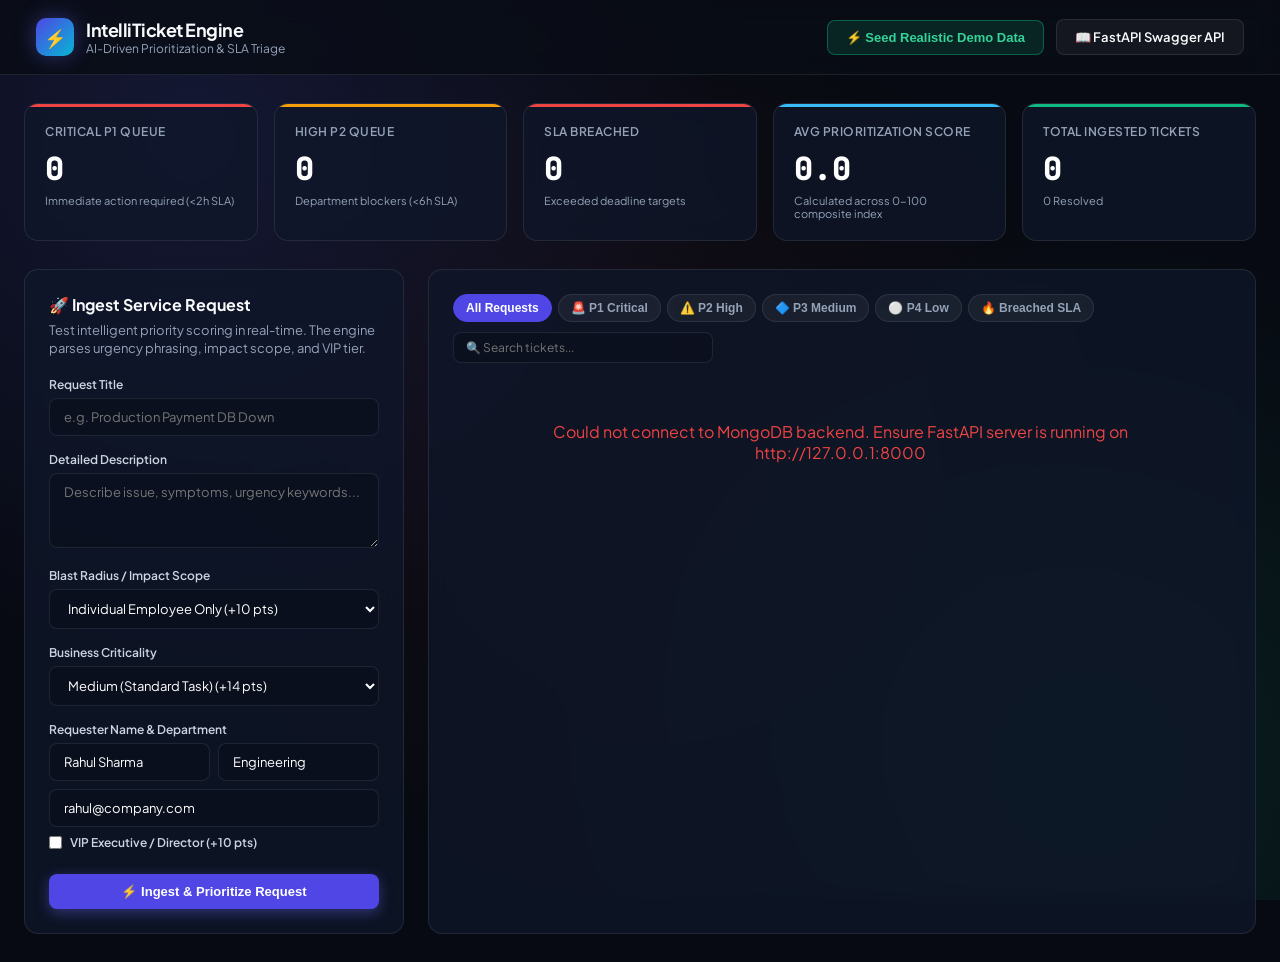
==== app/static/index.html @ b736bde5 "feat: enhance visual styling and dark-mode aesthetics" ====
<!DOCTYPE html>
<html lang="en">
<head>
  <meta charset="UTF-8" />
  <meta name="viewport" content="width=device-width, initial-scale=1.0" />
  <title>IntelliTicket - Service Request & Intelligent Prioritization Platform</title>
  <link rel="preconnect" href="https://fonts.googleapis.com">
  <link rel="preconnect" href="https://fonts.gstatic.com" crossorigin>
  <link href="https://fonts.googleapis.com/css2?family=Plus+Jakarta+Sans:wght@400;500;600;700;800&family=JetBrains+Mono:wght@400;600&display=swap" rel="stylesheet">
  <style>
    :root {
      --bg-dark: #070a12;
      --card-bg: rgba(15, 23, 42, 0.75);
      --card-border: rgba(255, 255, 255, 0.09);
      --accent: #6366f1;
      --accent-glow: rgba(99, 102, 241, 0.4);
      --p1-red: #ef4444;
      --p1-glow: rgba(239, 68, 68, 0.35);
      --p2-amber: #f59e0b;
      --p3-blue: #3b82f6;
      --p4-slate: #64748b;
      --success: #10b981;
      --text-main: #f8fafc;
      --text-muted: #94a3b8;
    }

    * { box-sizing: border-box; margin: 0; padding: 0; }
    body {
      font-family: 'Plus Jakarta Sans', sans-serif;
      background-color: var(--bg-dark);
      color: var(--text-main);
      min-height: 100vh;
      background-image: 
        radial-gradient(circle at 15% 15%, rgba(99, 102, 241, 0.15) 0%, transparent 40%),
        radial-gradient(circle at 85% 85%, rgba(16, 185, 129, 0.12) 0%, transparent 40%),
        radial-gradient(circle at 50% 50%, rgba(239, 68, 68, 0.05) 0%, transparent 60%);
      background-attachment: fixed;
    }

    header {
      padding: 18px 36px;
      display: flex;
      justify-content: space-between;
      align-items: center;
      border-bottom: 1px solid var(--card-border);
      backdrop-filter: blur(12px);
      position: sticky;
      top: 0;
      z-index: 100;
      background: rgba(9, 13, 22, 0.8);
    }

    .logo-box {
      display: flex;
      align-items: center;
      gap: 12px;
    }
    .logo-badge {
      background: linear-gradient(135deg, #4f46e5, #06b6d4);
      width: 38px;
      height: 38px;
      border-radius: 10px;
      display: flex;
      align-items: center;
      justify-content: center;
      font-weight: 800;
      font-size: 18px;
      color: white;
      box-shadow: 0 0 20px var(--accent-glow);
    }
    .brand-title { font-size: 18px; font-weight: 700; letter-spacing: -0.5px; }
    .brand-subtitle { font-size: 12px; color: var(--text-muted); }

    .header-actions {
      display: flex;
      gap: 12px;
      align-items: center;
    }

    .btn {
      padding: 9px 18px;
      border-radius: 8px;
      font-weight: 600;
      font-size: 13px;
      cursor: pointer;
      display: inline-flex;
      align-items: center;
      gap: 8px;
      transition: all 0.2s ease;
      border: 1px solid transparent;
      text-decoration: none;
    }
    .btn-primary {
      background: #4f46e5;
      color: white;
      box-shadow: 0 4px 14px var(--accent-glow);
    }
    .btn-primary:hover { background: #4338ca; transform: translateY(-1px); }
    .btn-outline {
      background: rgba(255,255,255,0.05);
      border-color: var(--card-border);
      color: var(--text-main);
    }
    .btn-outline:hover { background: rgba(255,255,255,0.1); }
    .btn-seed {
      background: rgba(16, 185, 129, 0.15);
      border-color: rgba(16, 185, 129, 0.4);
      color: #34d399;
    }
    .btn-seed:hover { background: rgba(16, 185, 129, 0.25); }

    .container {
      max-width: 1400px;
      margin: 28px auto;
      padding: 0 24px;
    }

    .grid-stats {
      display: grid;
      grid-template-columns: repeat(auto-fit, minmax(220px, 1fr));
      gap: 16px;
      margin-bottom: 28px;
    }
    .stat-card {
      background: var(--card-bg);
      border: 1px solid var(--card-border);
      border-radius: 14px;
      padding: 20px;
      backdrop-filter: blur(10px);
      position: relative;
      overflow: hidden;
    }
    .stat-card::before {
      content: "";
      position: absolute;
      top: 0; left: 0; right: 0; height: 3px;
      background: var(--stat-color, #4f46e5);
    }
    .stat-label { font-size: 12px; font-weight: 600; text-transform: uppercase; letter-spacing: 0.5px; color: var(--text-muted); }
    .stat-val { font-size: 32px; font-weight: 800; margin: 8px 0 4px 0; color: #fff; font-family: 'JetBrains Mono', monospace; }
    .stat-hint { font-size: 11px; color: var(--text-muted); }

    .main-layout {
      display: grid;
      grid-template-columns: 380px 1fr;
      gap: 24px;
    }
    @media (max-width: 1024px) {
      .main-layout { grid-template-columns: 1fr; }
    }

    .panel {
      background: var(--card-bg);
      border: 1px solid var(--card-border);
      border-radius: 14px;
      padding: 24px;
      backdrop-filter: blur(10px);
    }

    .panel-title {
      font-size: 16px;
      font-weight: 700;
      margin-bottom: 6px;
      display: flex;
      align-items: center;
      gap: 8px;
    }
    .panel-desc {
      font-size: 13px;
      color: var(--text-muted);
      margin-bottom: 20px;
      line-height: 1.4;
    }

    /* Form Styles */
    .form-group { margin-bottom: 16px; }
    label { display: block; font-size: 12px; font-weight: 600; margin-bottom: 6px; color: #cbd5e1; }
    input, select, textarea {
      width: 100%;
      background: rgba(10, 15, 29, 0.7);
      border: 1px solid var(--card-border);
      border-radius: 8px;
      padding: 10px 14px;
      color: #fff;
      font-size: 13px;
      font-family: inherit;
      outline: none;
      transition: border-color 0.2s;
    }
    input:focus, select:focus, textarea:focus {
      border-color: #6366f1;
      box-shadow: 0 0 0 2px rgba(99, 102, 241, 0.2);
    }
    textarea { resize: vertical; min-height: 75px; }

    .checkbox-wrap {
      display: flex;
      align-items: center;
      gap: 8px;
      margin-top: 4px;
      cursor: pointer;
    }
    .checkbox-wrap input { width: auto; }

    /* Filters & Controls */
    .filters-bar {
      display: flex;
      flex-wrap: wrap;
      gap: 10px;
      margin-bottom: 18px;
      align-items: center;
      justify-content: space-between;
    }
    .filter-pills {
      display: flex;
      gap: 6px;
      flex-wrap: wrap;
    }
    .pill {
      padding: 6px 12px;
      font-size: 12px;
      font-weight: 600;
      border-radius: 20px;
      background: rgba(255,255,255,0.05);
      border: 1px solid var(--card-border);
      color: var(--text-muted);
      cursor: pointer;
      transition: all 0.2s ease;
    }
    .pill.active {
      background: #4f46e5;
      color: #fff;
      border-color: #4f46e5;
    }

    .search-input {
      max-width: 260px;
      padding: 7px 12px;
      font-size: 12px;
    }

    /* Ticket Card */
    .ticket-list {
      display: flex;
      flex-direction: column;
      gap: 12px;
      max-height: 750px;
      overflow-y: auto;
      padding-right: 4px;
    }
    .ticket-card {
      background: rgba(14, 21, 37, 0.6);
      border: 1px solid var(--card-border);
      border-radius: 12px;
      padding: 16px;
      transition: all 0.2s ease;
      position: relative;
    }
    .ticket-card:hover {
      border-color: rgba(99, 102, 241, 0.4);
      background: rgba(18, 27, 48, 0.8);
      transform: translateY(-2px);
    }
    .ticket-card.P1_CRITICAL { border-left: 4px solid var(--p1-red); }
    .ticket-card.P2_HIGH { border-left: 4px solid var(--p2-amber); }
    .ticket-card.P3_MEDIUM { border-left: 4px solid var(--p3-blue); }
    .ticket-card.P4_LOW { border-left: 4px solid var(--p4-slate); }

    .ticket-header {
      display: flex;
      justify-content: space-between;
      align-items: flex-start;
      margin-bottom: 8px;
    }
    .ticket-num {
      font-family: 'JetBrains Mono', monospace;
      font-size: 12px;
      font-weight: 700;
      color: #818cf8;
      background: rgba(99, 102, 241, 0.12);
      padding: 2px 6px;
      border-radius: 4px;
    }
    .ticket-title {
      font-size: 15px;
      font-weight: 700;
      margin-top: 4px;
      color: #f1f5f9;
    }
    .ticket-desc {
      font-size: 13px;
      color: #94a3b8;
      line-height: 1.45;
      margin-bottom: 12px;
    }

    .badge {
      display: inline-flex;
      align-items: center;
      gap: 4px;
      padding: 3px 8px;
      border-radius: 6px;
      font-size: 11px;
      font-weight: 700;
      text-transform: uppercase;
      letter-spacing: 0.3px;
    }
    .badge-p1 { background: var(--p1-bg); color: var(--p1-red); border: 1px solid rgba(239, 68, 68, 0.3); }
    .badge-p2 { background: var(--p2-bg); color: var(--p2-amber); border: 1px solid rgba(245, 158, 11, 0.3); }
    .badge-p3 { background: var(--p3-bg); color: var(--p3-blue); border: 1px solid rgba(59, 130, 246, 0.3); }
    .badge-p4 { background: var(--p4-bg); color: var(--p4-slate); border: 1px solid rgba(100, 116, 139, 0.3); }

    .badge-status {
      background: rgba(255,255,255,0.06);
      color: #e2e8f0;
    }
    .badge-sla-breach {
      background: rgba(239, 68, 68, 0.2);
      color: #fca5a5;
      border: 1px solid #ef4444;
      animation: pulse 1.8s infinite;
    }
    @keyframes pulse {
      0%, 100% { opacity: 1; }
      50% { opacity: 0.6; }
    }

    .ticket-meta {
      display: flex;
      flex-wrap: wrap;
      align-items: center;
      gap: 14px;
      font-size: 12px;
      color: var(--text-muted);
      border-top: 1px solid rgba(255,255,255,0.05);
      padding-top: 10px;
    }
    .meta-item {
      display: flex;
      align-items: center;
      gap: 5px;
    }
    .score-meter {
      font-family: 'JetBrains Mono', monospace;
      font-weight: 700;
      color: #38bdf8;
    }

    .ticket-actions {
      display: flex;
      gap: 6px;
      margin-left: auto;
    }
    .btn-sm {
      padding: 4px 10px;
      font-size: 11px;
      border-radius: 6px;
    }

    /* Modal / Drawer */
    .modal-overlay {
      position: fixed;
      inset: 0;
      background: rgba(0,0,0,0.7);
      backdrop-filter: blur(6px);
      display: none;
      align-items: center;
      justify-content: center;
      z-index: 1000;
    }
    .modal-overlay.active { display: flex; }
    .modal-box {
      background: #0f172a;
      border: 1px solid var(--card-border);
      border-radius: 16px;
      width: 90%;
      max-width: 650px;
      padding: 28px;
      max-height: 85vh;
      overflow-y: auto;
    }
    .reasoning-box {
      background: rgba(79, 70, 229, 0.1);
      border: 1px solid rgba(79, 70, 229, 0.3);
      border-radius: 10px;
      padding: 14px;
      margin: 14px 0;
      font-size: 13px;
      line-height: 1.5;
    }
    .timeline-list {
      margin-top: 14px;
      display: flex;
      flex-direction: column;
      gap: 10px;
    }
    .timeline-row {
      border-left: 2px solid #4f46e5;
      padding-left: 12px;
      font-size: 12px;
    }

    /* Scrollbar */
    ::-webkit-scrollbar { width: 6px; }
    ::-webkit-scrollbar-track { background: transparent; }
    ::-webkit-scrollbar-thumb { background: rgba(255,255,255,0.15); border-radius: 3px; }
  </style>
</head>
<body>

  <header>
    <div class="logo-box">
      <div class="logo-badge">⚡</div>
      <div>
        <div class="brand-title">IntelliTicket Engine</div>
        <div class="brand-subtitle">AI-Driven Prioritization & SLA Triage</div>
      </div>
    </div>
    <div class="header-actions">
      <button class="btn btn-seed" id="btn-seed" onclick="seedDemoData()">
        <span>⚡ Seed Realistic Demo Data</span>
      </button>
      <a href="/docs" target="_blank" class="btn btn-outline">
        <span>📖 FastAPI Swagger API</span>
      </a>
    </div>
  </header>

  <div class="container">
    <!-- Top KPI Stats -->
    <div class="grid-stats">
      <div class="stat-card" style="--stat-color: #ef4444;">
        <div class="stat-label">Critical P1 Queue</div>
        <div class="stat-val" id="stat-p1">0</div>
        <div class="stat-hint">Immediate action required (&lt;2h SLA)</div>
      </div>
      <div class="stat-card" style="--stat-color: #f59e0b;">
        <div class="stat-label">High P2 Queue</div>
        <div class="stat-val" id="stat-p2">0</div>
        <div class="stat-hint">Department blockers (&lt;6h SLA)</div>
      </div>
      <div class="stat-card" style="--stat-color: #ef4444;">
        <div class="stat-label">SLA Breached</div>
        <div class="stat-val" id="stat-breached">0</div>
        <div class="stat-hint">Exceeded deadline targets</div>
      </div>
      <div class="stat-card" style="--stat-color: #38bdf8;">
        <div class="stat-label">Avg Prioritization Score</div>
        <div class="stat-val" id="stat-avg-score">0.0</div>
        <div class="stat-hint">Calculated across 0-100 composite index</div>
      </div>
      <div class="stat-card" style="--stat-color: #10b981;">
        <div class="stat-label">Total Ingested Tickets</div>
        <div class="stat-val" id="stat-total">0</div>
        <div class="stat-hint" id="stat-resolved">0 Resolved</div>
      </div>
    </div>

    <!-- Main Grid -->
    <div class="main-layout">
      <!-- Left: Ticket Ingestion Simulator -->
      <div class="panel">
        <div class="panel-title">
          <span>🚀 Ingest Service Request</span>
        </div>
        <div class="panel-desc">
          Test intelligent priority scoring in real-time. The engine parses urgency phrasing, impact scope, and VIP tier.
        </div>

        <form id="ticket-form" onsubmit="handleCreateTicket(event)">
          <div class="form-group">
            <label>Request Title</label>
            <input type="text" id="title" required placeholder="e.g. Production Payment DB Down" />
          </div>

          <div class="form-group">
            <label>Detailed Description</label>
            <textarea id="description" required placeholder="Describe issue, symptoms, urgency keywords..."></textarea>
          </div>

          <div class="form-group">
            <label>Blast Radius / Impact Scope</label>
            <select id="impact_scope">
              <option value="ORGANIZATION">Organization / Whole Company Outage (+30 pts)</option>
              <option value="TEAM">Team / Department Affected (+20 pts)</option>
              <option value="INDIVIDUAL" selected>Individual Employee Only (+10 pts)</option>
            </select>
          </div>

          <div class="form-group">
            <label>Business Criticality</label>
            <select id="business_criticality">
              <option value="SEVERE">Severe (Revenue/Security Blocked) (+30 pts)</option>
              <option value="HIGH">High (Key Workflow Stopped) (+22 pts)</option>
              <option value="MEDIUM" selected>Medium (Standard Task) (+14 pts)</option>
              <option value="LOW">Low (Trivial / Cosmetic) (+5 pts)</option>
            </select>
          </div>

          <div class="form-group">
            <label>Requester Name & Department</label>
            <div style="display: grid; grid-template-columns: 1fr 1fr; gap: 8px;">
              <input type="text" id="req_name" required placeholder="Name" value="Rahul Sharma" />
              <input type="text" id="req_dept" required placeholder="Dept" value="Engineering" />
            </div>
            <div style="margin-top: 8px;">
              <input type="email" id="req_email" required placeholder="Email" value="rahul@company.com" />
            </div>
            <label class="checkbox-wrap" style="margin-top: 8px;">
              <input type="checkbox" id="req_is_vip" />
              <span>VIP Executive / Director (+10 pts)</span>
            </label>
          </div>

          <button type="submit" class="btn btn-primary" style="width: 100%; justify-content: center; margin-top: 8px;">
            <span>⚡ Ingest & Prioritize Request</span>
          </button>
        </form>
      </div>

      <!-- Right: Prioritized Ticket Feed -->
      <div class="panel">
        <div class="filters-bar">
          <div class="filter-pills">
            <button class="pill active" onclick="setFilter('ALL')">All Requests</button>
            <button class="pill" onclick="setFilter('P1_CRITICAL')">🚨 P1 Critical</button>
            <button class="pill" onclick="setFilter('P2_HIGH')">⚠️ P2 High</button>
            <button class="pill" onclick="setFilter('P3_MEDIUM')">🔷 P3 Medium</button>
            <button class="pill" onclick="setFilter('P4_LOW')">⚪ P4 Low</button>
            <button class="pill" onclick="setFilter('BREACHED')">🔥 Breached SLA</button>
          </div>
          <input type="text" class="search-input" id="search-input" placeholder="🔍 Search tickets..." oninput="handleSearch()" />
        </div>

        <div class="ticket-list" id="ticket-list">
          <div style="text-align: center; color: var(--text-muted); padding: 40px;">
            Loading tickets from MongoDB...
          </div>
        </div>
      </div>
    </div>
  </div>

  <!-- Detail Modal -->
  <div class="modal-overlay" id="detail-modal" onclick="closeModal(event)">
    <div class="modal-box" onclick="event.stopPropagation()">
      <div style="display: flex; justify-content: space-between; align-items: center; margin-bottom: 14px;">
        <span class="ticket-num" id="modal-ticket-id">TC-1000</span>
        <button class="btn btn-outline btn-sm" onclick="closeModalDirect()">✕ Close</button>
      </div>
      <h2 id="modal-title" style="font-size: 18px; margin-bottom: 8px;">Title</h2>
      <p id="modal-desc" style="color: #cbd5e1; font-size: 13px; line-height: 1.5; margin-bottom: 16px;"></p>

      <div class="reasoning-box">
        <div style="font-weight: 700; color: #818cf8; margin-bottom: 4px;">🧠 AI Prioritization Decision Breakdown</div>
        <div id="modal-reasoning"></div>
        <div id="modal-score-chips" style="display: flex; gap: 8px; flex-wrap: wrap; margin-top: 10px;"></div>
      </div>

      <div style="margin-top: 16px;">
        <div style="font-weight: 700; font-size: 13px; margin-bottom: 8px;">📜 Audit Trail & Lifecycle Timeline</div>
        <div class="timeline-list" id="modal-timeline"></div>
      </div>

      <div style="margin-top: 20px; display: flex; gap: 10px; justify-content: flex-end;">
        <button class="btn btn-outline btn-sm" id="modal-btn-progress" onclick="modalChangeStatus('IN_PROGRESS')">Set In Progress</button>
        <button class="btn btn-primary btn-sm" id="modal-btn-resolve" onclick="modalChangeStatus('RESOLVED')">Mark Resolved</button>
      </div>
    </div>
  </div>

  <script>
    let currentFilter = 'ALL';
    let searchQuery = '';
    let currentModalTicket = null;

    async function fetchStats() {
      try {
        const res = await fetch('/api/v1/analytics/dashboard');
        const data = await res.json();
        document.getElementById('stat-p1').innerText = data.p1_critical_count;
        document.getElementById('stat-p2').innerText = data.p2_high_count;
        document.getElementById('stat-breached').innerText = data.sla_breached_count;
        document.getElementById('stat-avg-score').innerText = data.avg_priority_score.toFixed(1);
        document.getElementById('stat-total').innerText = data.total_tickets;
        document.getElementById('stat-resolved').innerText = `${data.resolved_count} Resolved`;
      } catch (err) {
        console.error("Stats error", err);
      }
    }

    async function fetchTickets() {
      try {
        let url = '/api/v1/tickets?sort_by_priority=true&limit=50';
        if (currentFilter.startsWith('P')) {
          url += `&priority=${currentFilter}`;
        } else if (currentFilter === 'BREACHED') {
          url += '&sla_breached_only=true';
        }
        if (searchQuery) {
          url += `&search=${encodeURIComponent(searchQuery)}`;
        }

        const res = await fetch(url);
        const data = await res.json();
        renderTickets(data.tickets || []);
      } catch (err) {
        console.error("Fetch tickets error", err);
        document.getElementById('ticket-list').innerHTML = `
          <div style="text-align: center; color: #ef4444; padding: 40px;">
            Could not connect to MongoDB backend. Ensure FastAPI server is running on http://127.0.0.1:8000
          </div>
        `;
      }
    }

    function renderTickets(tickets) {
      const list = document.getElementById('ticket-list');
      if (!tickets || tickets.length === 0) {
        list.innerHTML = `
          <div style="text-align: center; color: var(--text-muted); padding: 50px;">
            No service requests found matching this filter. Click "Seed Realistic Demo Data" above!
          </div>
        `;
        return;
      }

      list.innerHTML = tickets.map(t => {
        const prioClass = t.priority;
        const prioBadge = t.priority === 'P1_CRITICAL' ? 'badge-p1' : (t.priority === 'P2_HIGH' ? 'badge-p2' : (t.priority === 'P3_MEDIUM' ? 'badge-p3' : 'badge-p4'));
        const isBreached = t.sla.is_breached;
        
        return `
          <div class="ticket-card ${prioClass}">
            <div class="ticket-header">
              <div style="display: flex; align-items: center; gap: 8px;">
                <span class="ticket-num">${t.ticket_id}</span>
                <span class="badge ${prioBadge}">⭐ ${t.priority.replace('_', ' ')} (${t.priority_score}/100)</span>
                <span class="badge badge-status">${t.status}</span>
                ${isBreached ? '<span class="badge badge-sla-breach">🔥 SLA BREACHED</span>' : `<span class="badge" style="background: rgba(16,185,129,0.1); color: #34d399;">⏱️ ${t.sla.remaining_hours}h left</span>`}
              </div>
              <div class="ticket-actions">
                <button class="btn btn-outline btn-sm" onclick="openDetails('${t.ticket_id}')">🔍 Inspect</button>
                ${t.status !== 'RESOLVED' ? `<button class="btn btn-primary btn-sm" onclick="quickResolve('${t.ticket_id}')">✓ Resolve</button>` : ''}
              </div>
            </div>

            <div class="ticket-title">${escapeHtml(t.title)}</div>
            <div class="ticket-desc">${escapeHtml(t.description)}</div>

            <div class="ticket-meta">
              <div class="meta-item">👤 <strong>${escapeHtml(t.requester.name)}</strong> (${t.requester.department}) ${t.requester.is_vip ? '👑 <span style="color:#fbbf24;">VIP</span>' : ''}</div>
              <div class="meta-item">📁 ${t.category.replace('_', ' ')}</div>
              <div class="meta-item">🎯 Impact: <strong>${t.impact_scope}</strong></div>
              <div class="meta-item score-meter">⚡ AI Score: ${t.priority_score}/100</div>
              ${t.assigned_to ? `<div class="meta-item">🛠️ ${t.assigned_to.name}</div>` : '<div class="meta-item" style="color: #f59e0b;">⏳ Unassigned</div>'}
            </div>
          </div>
        `;
      }).join('');
    }

    async function handleCreateTicket(e) {
      e.preventDefault();
      const payload = {
        title: document.getElementById('title').value,
        description: document.getElementById('description').value,
        impact_scope: document.getElementById('impact_scope').value,
        business_criticality: document.getElementById('business_criticality').value,
        requester: {
          name: document.getElementById('req_name').value,
          email: document.getElementById('req_email').value,
          department: document.getElementById('req_dept').value,
          is_vip: document.getElementById('req_is_vip').checked
        }
      };

      try {
        const res = await fetch('/api/v1/tickets', {
          method: 'POST',
          headers: { 'Content-Type': 'application/json' },
          body: JSON.stringify(payload)
        });
        if (res.ok) {
          const created = await res.json();
          document.getElementById('title').value = '';
          document.getElementById('description').value = '';
          await fetchStats();
          await fetchTickets();
          openDetails(created.ticket_id);
        } else {
          alert("Error creating ticket. Check inputs.");
        }
      } catch (err) {
        alert("Failed to submit request: " + err);
      }
    }

    async function quickResolve(ticketId) {
      try {
        await fetch(`/api/v1/tickets/${ticketId}/status`, {
          method: 'PATCH',
          headers: { 'Content-Type': 'application/json' },
          body: JSON.stringify({ status: 'RESOLVED', actor: 'Admin Lead', note: 'Resolved during live triage' })
        });
        await fetchStats();
        await fetchTickets();
      } catch (err) {
        console.error(err);
      }
    }

    async function openDetails(ticketId) {
      try {
        const res = await fetch(`/api/v1/tickets/${ticketId}`);
        const t = await res.json();
        currentModalTicket = t;

        document.getElementById('modal-ticket-id').innerText = t.ticket_id;
        document.getElementById('modal-title').innerText = t.title;
        document.getElementById('modal-desc').innerText = t.description;
        document.getElementById('modal-reasoning').innerHTML = `
          <strong>Reasoning:</strong> ${t.priority_breakdown.reasoning}<br/>
          ${t.priority_breakdown.detected_urgency_keywords.length > 0 ? `<strong>Urgency Keywords Triggered:</strong> <span style="color:#f87171;">${t.priority_breakdown.detected_urgency_keywords.join(', ')}</span>` : ''}
        `;

        document.getElementById('modal-score-chips').innerHTML = `
          <span class="badge badge-status">Urgency: ${t.priority_breakdown.urgency_score}/30</span>
          <span class="badge badge-status">Scope: ${t.priority_breakdown.impact_score}/30</span>
          <span class="badge badge-status">Criticality: ${t.priority_breakdown.criticality_score}/30</span>
          <span class="badge badge-status">VIP Bonus: +${t.priority_breakdown.vip_bonus}</span>
          <span class="badge" style="background:#4f46e5; color:#fff;">Total: ${t.priority_score}/100</span>
        `;

        document.getElementById('modal-timeline').innerHTML = t.timeline.map(item => `
          <div class="timeline-row">
            <div style="font-weight: 600; color: #e2e8f0;">${item.action} (${new Date(item.timestamp).toLocaleTimeString()})</div>
            <div style="color: #94a3b8;">Actor: ${item.actor} | Note: ${item.note || 'N/A'}</div>
          </div>
        `).join('');

        document.getElementById('detail-modal').classList.add('active');
      } catch (err) {
        console.error("Open details error", err);
      }
    }

    function closeModal(e) {
      document.getElementById('detail-modal').classList.remove('active');
    }
    function closeModalDirect() {
      document.getElementById('detail-modal').classList.remove('active');
    }

    async function modalChangeStatus(status) {
      if (!currentModalTicket) return;
      await fetch(`/api/v1/tickets/${currentModalTicket.ticket_id}/status`, {
        method: 'PATCH',
        headers: { 'Content-Type': 'application/json' },
        body: JSON.stringify({ status: status, actor: 'Lead Admin', note: `Status updated to ${status} from inspector.` })
      });
      closeModalDirect();
      await fetchStats();
      await fetchTickets();
    }

    async function seedDemoData() {
      const btn = document.getElementById('btn-seed');
      btn.innerText = '⏳ Seeding MongoDB...';
      try {
        const res = await fetch('/api/v1/tickets/seed', { method: 'POST' });
        const data = await res.json();
        alert(`Success! ${data.inserted_count} realistic enterprise tickets loaded into MongoDB.`);
        await fetchStats();
        await fetchTickets();
      } catch (err) {
        alert("Seed failed: " + err);
      } finally {
        btn.innerText = '⚡ Seed Realistic Demo Data';
      }
    }

    function setFilter(filter) {
      currentFilter = filter;
      document.querySelectorAll('.pill').forEach(p => p.classList.remove('active'));
      event.target.classList.add('active');
      fetchTickets();
    }

    let searchTimeout = null;
    function handleSearch() {
      clearTimeout(searchTimeout);
      searchTimeout = setTimeout(() => {
        searchQuery = document.getElementById('search-input').value.trim();
        fetchTickets();
      }, 250);
    }

    function escapeHtml(text) {
      if (!text) return '';
      return text.replace(/&/g, "&amp;").replace(/</g, "&lt;").replace(/>/g, "&gt;");
    }

    // Auto load
    window.addEventListener('DOMContentLoaded', () => {
      fetchStats();
      fetchTickets();
      setInterval(fetchStats, 10000);
    });
  </script>
</body>
</html>
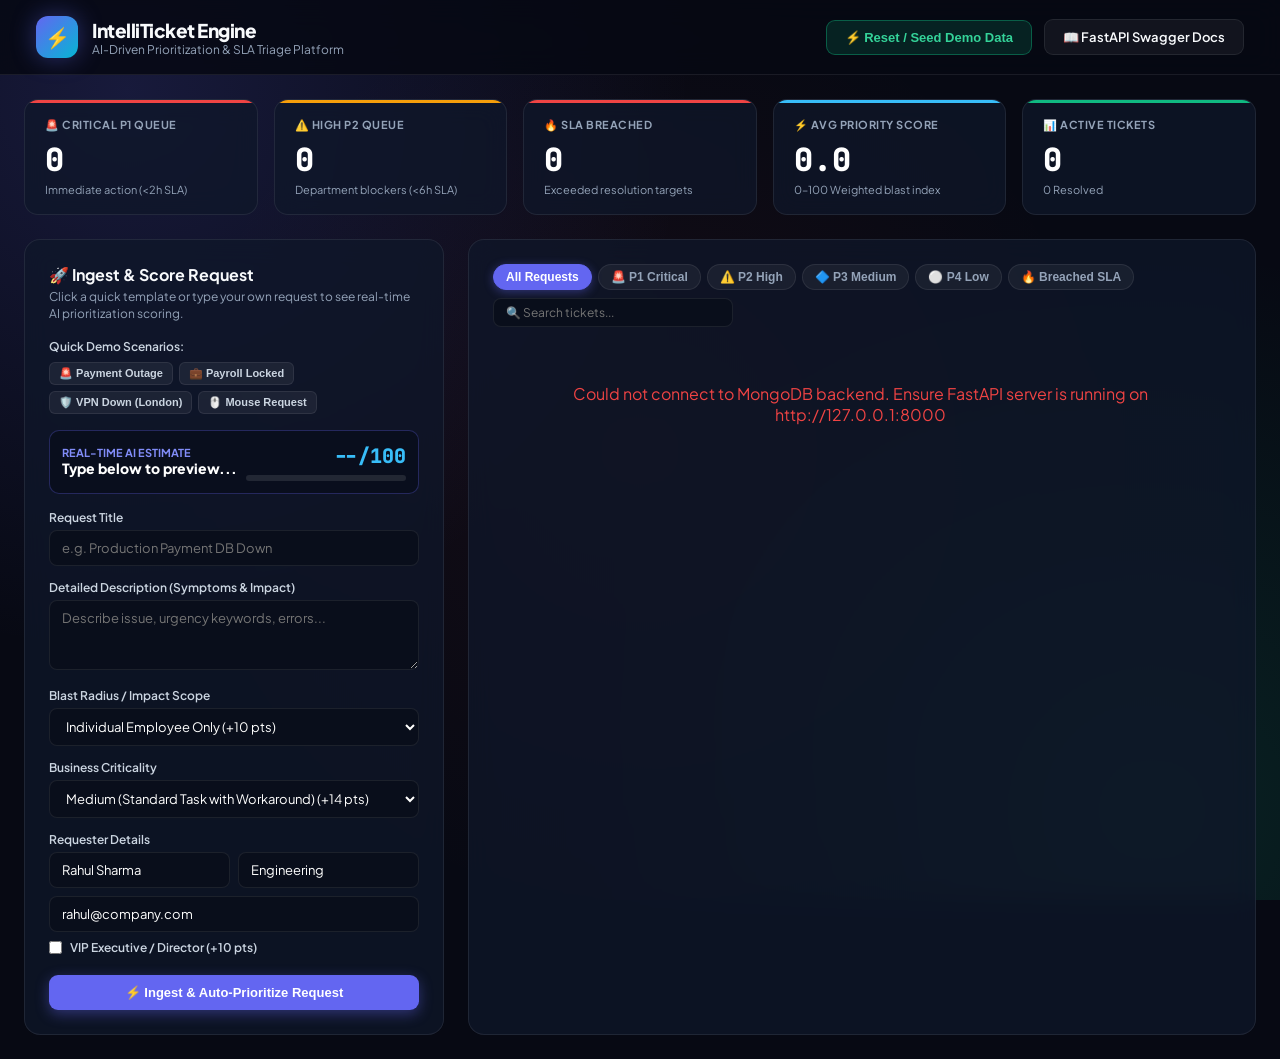
==== commit 085b182e: "feat: add interactive template chips, live keystroke prediction gauge, and toast alerts" ====
--- a/app/static/index.html
+++ b/app/static/index.html
@@ -3,22 +3,25 @@
 <head>
   <meta charset="UTF-8" />
   <meta name="viewport" content="width=device-width, initial-scale=1.0" />
-  <title>IntelliTicket - Service Request & Intelligent Prioritization Platform</title>
+  <title>IntelliTicket - Intelligent Service Request & Prioritization Platform</title>
   <link rel="preconnect" href="https://fonts.googleapis.com">
   <link rel="preconnect" href="https://fonts.gstatic.com" crossorigin>
-  <link href="https://fonts.googleapis.com/css2?family=Plus+Jakarta+Sans:wght@400;500;600;700;800&family=JetBrains+Mono:wght@400;600&display=swap" rel="stylesheet">
+  <link href="https://fonts.googleapis.com/css2?family=Plus+Jakarta+Sans:wght@400;500;600;700;800&family=JetBrains+Mono:wght@400;600;700&display=swap" rel="stylesheet">
   <style>
     :root {
-      --bg-dark: #070a12;
+      --bg-dark: #070913;
       --card-bg: rgba(15, 23, 42, 0.75);
-      --card-border: rgba(255, 255, 255, 0.09);
+      --card-border: rgba(255, 255, 255, 0.08);
       --accent: #6366f1;
       --accent-glow: rgba(99, 102, 241, 0.4);
       --p1-red: #ef4444;
-      --p1-glow: rgba(239, 68, 68, 0.35);
+      --p1-bg: rgba(239, 68, 68, 0.15);
       --p2-amber: #f59e0b;
+      --p2-bg: rgba(245, 158, 11, 0.15);
       --p3-blue: #3b82f6;
+      --p3-bg: rgba(59, 130, 246, 0.15);
       --p4-slate: #64748b;
+      --p4-bg: rgba(100, 116, 139, 0.15);
       --success: #10b981;
       --text-main: #f8fafc;
       --text-muted: #94a3b8;
@@ -31,44 +34,44 @@
       color: var(--text-main);
       min-height: 100vh;
       background-image: 
-        radial-gradient(circle at 15% 15%, rgba(99, 102, 241, 0.15) 0%, transparent 40%),
-        radial-gradient(circle at 85% 85%, rgba(16, 185, 129, 0.12) 0%, transparent 40%),
-        radial-gradient(circle at 50% 50%, rgba(239, 68, 68, 0.05) 0%, transparent 60%);
+        radial-gradient(circle at 10% 10%, rgba(99, 102, 241, 0.18) 0%, transparent 40%),
+        radial-gradient(circle at 90% 90%, rgba(16, 185, 129, 0.14) 0%, transparent 40%),
+        radial-gradient(circle at 50% 50%, rgba(239, 68, 68, 0.06) 0%, transparent 60%);
       background-attachment: fixed;
     }
 
     header {
-      padding: 18px 36px;
+      padding: 16px 36px;
       display: flex;
       justify-content: space-between;
       align-items: center;
       border-bottom: 1px solid var(--card-border);
-      backdrop-filter: blur(12px);
+      backdrop-filter: blur(14px);
       position: sticky;
       top: 0;
       z-index: 100;
-      background: rgba(9, 13, 22, 0.8);
+      background: rgba(7, 9, 19, 0.85);
     }
 
     .logo-box {
       display: flex;
       align-items: center;
-      gap: 12px;
+      gap: 14px;
     }
     .logo-badge {
-      background: linear-gradient(135deg, #4f46e5, #06b6d4);
-      width: 38px;
-      height: 38px;
-      border-radius: 10px;
+      background: linear-gradient(135deg, #6366f1, #06b6d4);
+      width: 42px;
+      height: 42px;
+      border-radius: 12px;
       display: flex;
       align-items: center;
       justify-content: center;
       font-weight: 800;
-      font-size: 18px;
+      font-size: 20px;
       color: white;
-      box-shadow: 0 0 20px var(--accent-glow);
-    }
-    .brand-title { font-size: 18px; font-weight: 700; letter-spacing: -0.5px; }
+      box-shadow: 0 0 24px var(--accent-glow);
+    }
+    .brand-title { font-size: 19px; font-weight: 800; letter-spacing: -0.5px; }
     .brand-subtitle { font-size: 12px; color: var(--text-muted); }
 
     .header-actions {
@@ -79,7 +82,7 @@
 
     .btn {
       padding: 9px 18px;
-      border-radius: 8px;
+      border-radius: 9px;
       font-weight: 600;
       font-size: 13px;
       cursor: pointer;
@@ -91,11 +94,11 @@
       text-decoration: none;
     }
     .btn-primary {
-      background: #4f46e5;
+      background: #6366f1;
       color: white;
       box-shadow: 0 4px 14px var(--accent-glow);
     }
-    .btn-primary:hover { background: #4338ca; transform: translateY(-1px); }
+    .btn-primary:hover { background: #4f46e5; transform: translateY(-1px); }
     .btn-outline {
       background: rgba(255,255,255,0.05);
       border-color: var(--card-border);
@@ -110,77 +113,130 @@
     .btn-seed:hover { background: rgba(16, 185, 129, 0.25); }
 
     .container {
-      max-width: 1400px;
-      margin: 28px auto;
+      max-width: 1440px;
+      margin: 24px auto;
       padding: 0 24px;
     }
 
+    /* Stats Grid */
     .grid-stats {
       display: grid;
-      grid-template-columns: repeat(auto-fit, minmax(220px, 1fr));
+      grid-template-columns: repeat(auto-fit, minmax(210px, 1fr));
       gap: 16px;
-      margin-bottom: 28px;
+      margin-bottom: 24px;
     }
     .stat-card {
       background: var(--card-bg);
       border: 1px solid var(--card-border);
       border-radius: 14px;
-      padding: 20px;
-      backdrop-filter: blur(10px);
+      padding: 18px 20px;
+      backdrop-filter: blur(12px);
       position: relative;
       overflow: hidden;
-    }
+      transition: transform 0.2s ease;
+    }
+    .stat-card:hover { transform: translateY(-2px); }
     .stat-card::before {
       content: "";
       position: absolute;
       top: 0; left: 0; right: 0; height: 3px;
-      background: var(--stat-color, #4f46e5);
-    }
-    .stat-label { font-size: 12px; font-weight: 600; text-transform: uppercase; letter-spacing: 0.5px; color: var(--text-muted); }
-    .stat-val { font-size: 32px; font-weight: 800; margin: 8px 0 4px 0; color: #fff; font-family: 'JetBrains Mono', monospace; }
+      background: var(--stat-color, #6366f1);
+    }
+    .stat-label { font-size: 11px; font-weight: 700; text-transform: uppercase; letter-spacing: 0.5px; color: var(--text-muted); }
+    .stat-val { font-size: 32px; font-weight: 800; margin: 6px 0 2px 0; color: #fff; font-family: 'JetBrains Mono', monospace; }
     .stat-hint { font-size: 11px; color: var(--text-muted); }
 
     .main-layout {
       display: grid;
-      grid-template-columns: 380px 1fr;
+      grid-template-columns: 420px 1fr;
       gap: 24px;
     }
-    @media (max-width: 1024px) {
+    @media (max-width: 1100px) {
       .main-layout { grid-template-columns: 1fr; }
     }
 
     .panel {
       background: var(--card-bg);
       border: 1px solid var(--card-border);
-      border-radius: 14px;
+      border-radius: 16px;
       padding: 24px;
-      backdrop-filter: blur(10px);
+      backdrop-filter: blur(12px);
     }
 
     .panel-title {
       font-size: 16px;
       font-weight: 700;
-      margin-bottom: 6px;
+      margin-bottom: 4px;
       display: flex;
       align-items: center;
       gap: 8px;
     }
     .panel-desc {
-      font-size: 13px;
+      font-size: 12px;
       color: var(--text-muted);
-      margin-bottom: 20px;
+      margin-bottom: 16px;
       line-height: 1.4;
     }
 
+    /* Template Chips */
+    .template-bar {
+      display: flex;
+      flex-wrap: wrap;
+      gap: 6px;
+      margin-bottom: 16px;
+    }
+    .chip {
+      background: rgba(255,255,255,0.06);
+      border: 1px solid var(--card-border);
+      border-radius: 6px;
+      padding: 4px 9px;
+      font-size: 11px;
+      color: #cbd5e1;
+      cursor: pointer;
+      font-weight: 600;
+      transition: all 0.2s ease;
+    }
+    .chip:hover {
+      background: rgba(99, 102, 241, 0.2);
+      border-color: #6366f1;
+      color: #fff;
+    }
+
+    /* Live Prediction Gauge */
+    .prediction-box {
+      background: rgba(10, 15, 29, 0.85);
+      border: 1px solid rgba(99, 102, 241, 0.3);
+      border-radius: 10px;
+      padding: 12px;
+      margin-bottom: 16px;
+      display: flex;
+      align-items: center;
+      justify-content: space-between;
+    }
+    .score-meter-bar {
+      height: 6px;
+      background: rgba(255,255,255,0.1);
+      border-radius: 3px;
+      margin-top: 6px;
+      overflow: hidden;
+      width: 160px;
+    }
+    .score-fill {
+      height: 100%;
+      width: 0%;
+      background: linear-gradient(90deg, #3b82f6, #ef4444);
+      transition: width 0.3s ease;
+    }
+
     /* Form Styles */
-    .form-group { margin-bottom: 16px; }
-    label { display: block; font-size: 12px; font-weight: 600; margin-bottom: 6px; color: #cbd5e1; }
+    .form-group { margin-bottom: 14px; }
+    label { display: block; font-size: 12px; font-weight: 600; margin-bottom: 5px; color: #cbd5e1; }
     input, select, textarea {
       width: 100%;
-      background: rgba(10, 15, 29, 0.7);
+      background: rgba(9, 14, 26, 0.8);
       border: 1px solid var(--card-border);
       border-radius: 8px;
-      padding: 10px 14px;
+      padding: 9px 12px;
       color: #fff;
       font-size: 13px;
       font-family: inherit;
@@ -189,25 +245,25 @@
     }
     input:focus, select:focus, textarea:focus {
       border-color: #6366f1;
-      box-shadow: 0 0 0 2px rgba(99, 102, 241, 0.2);
-    }
-    textarea { resize: vertical; min-height: 75px; }
+      box-shadow: 0 0 0 2px rgba(99, 102, 241, 0.25);
+    }
+    textarea { resize: vertical; min-height: 70px; }
 
     .checkbox-wrap {
       display: flex;
       align-items: center;
       gap: 8px;
-      margin-top: 4px;
+      margin-top: 6px;
       cursor: pointer;
     }
     .checkbox-wrap input { width: auto; }
 
-    /* Filters & Controls */
+    /* Filters Bar */
     .filters-bar {
       display: flex;
       flex-wrap: wrap;
-      gap: 10px;
-      margin-bottom: 18px;
+      gap: 8px;
+      margin-bottom: 16px;
       align-items: center;
       justify-content: space-between;
     }
@@ -217,7 +273,7 @@
       flex-wrap: wrap;
     }
     .pill {
-      padding: 6px 12px;
+      padding: 5px 12px;
       font-size: 12px;
       font-weight: 600;
       border-radius: 20px;
@@ -228,14 +284,15 @@
       transition: all 0.2s ease;
     }
     .pill.active {
-      background: #4f46e5;
+      background: #6366f1;
       color: #fff;
-      border-color: #4f46e5;
+      border-color: #6366f1;
+      box-shadow: 0 2px 10px var(--accent-glow);
     }
 
     .search-input {
-      max-width: 260px;
-      padding: 7px 12px;
+      max-width: 240px;
+      padding: 6px 12px;
       font-size: 12px;
     }
 
@@ -244,12 +301,12 @@
       display: flex;
       flex-direction: column;
       gap: 12px;
-      max-height: 750px;
+      max-height: 780px;
       overflow-y: auto;
       padding-right: 4px;
     }
     .ticket-card {
-      background: rgba(14, 21, 37, 0.6);
+      background: rgba(14, 21, 37, 0.65);
       border: 1px solid var(--card-border);
       border-radius: 12px;
       padding: 16px;
@@ -258,7 +315,7 @@
     }
     .ticket-card:hover {
       border-color: rgba(99, 102, 241, 0.4);
-      background: rgba(18, 27, 48, 0.8);
+      background: rgba(19, 29, 52, 0.85);
       transform: translateY(-2px);
     }
     .ticket-card.P1_CRITICAL { border-left: 4px solid var(--p1-red); }
@@ -305,10 +362,10 @@
       text-transform: uppercase;
       letter-spacing: 0.3px;
     }
-    .badge-p1 { background: var(--p1-bg); color: var(--p1-red); border: 1px solid rgba(239, 68, 68, 0.3); }
-    .badge-p2 { background: var(--p2-bg); color: var(--p2-amber); border: 1px solid rgba(245, 158, 11, 0.3); }
-    .badge-p3 { background: var(--p3-bg); color: var(--p3-blue); border: 1px solid rgba(59, 130, 246, 0.3); }
-    .badge-p4 { background: var(--p4-bg); color: var(--p4-slate); border: 1px solid rgba(100, 116, 139, 0.3); }
+    .badge-p1 { background: var(--p1-bg); color: var(--p1-red); border: 1px solid rgba(239, 68, 68, 0.35); }
+    .badge-p2 { background: var(--p2-bg); color: var(--p2-amber); border: 1px solid rgba(245, 158, 11, 0.35); }
+    .badge-p3 { background: var(--p3-bg); color: var(--p3-blue); border: 1px solid rgba(59, 130, 246, 0.35); }
+    .badge-p4 { background: var(--p4-bg); color: var(--p4-slate); border: 1px solid rgba(100, 116, 139, 0.35); }
 
     .badge-status {
       background: rgba(255,255,255,0.06);
@@ -357,12 +414,12 @@
       border-radius: 6px;
     }
 
-    /* Modal / Drawer */
+    /* Modal */
     .modal-overlay {
       position: fixed;
       inset: 0;
-      background: rgba(0,0,0,0.7);
-      backdrop-filter: blur(6px);
+      background: rgba(0,0,0,0.75);
+      backdrop-filter: blur(8px);
       display: none;
       align-items: center;
       justify-content: center;
@@ -370,7 +427,7 @@
     }
     .modal-overlay.active { display: flex; }
     .modal-box {
-      background: #0f172a;
+      background: #0d1322;
       border: 1px solid var(--card-border);
       border-radius: 16px;
       width: 90%;
@@ -378,10 +435,11 @@
       padding: 28px;
       max-height: 85vh;
       overflow-y: auto;
+      box-shadow: 0 10px 40px rgba(0,0,0,0.6);
     }
     .reasoning-box {
-      background: rgba(79, 70, 229, 0.1);
-      border: 1px solid rgba(79, 70, 229, 0.3);
+      background: rgba(99, 102, 241, 0.1);
+      border: 1px solid rgba(99, 102, 241, 0.3);
       border-radius: 10px;
       padding: 14px;
       margin: 14px 0;
@@ -395,9 +453,31 @@
       gap: 10px;
     }
     .timeline-row {
-      border-left: 2px solid #4f46e5;
+      border-left: 2px solid #6366f1;
       padding-left: 12px;
       font-size: 12px;
+    }
+
+    /* Toast Notification */
+    .toast {
+      position: fixed;
+      bottom: 24px;
+      right: 24px;
+      background: #1e1b4b;
+      border: 1px solid #6366f1;
+      color: #fff;
+      padding: 12px 20px;
+      border-radius: 10px;
+      font-size: 13px;
+      font-weight: 600;
+      box-shadow: 0 10px 25px rgba(0,0,0,0.5);
+      display: none;
+      z-index: 2000;
+      animation: slideUp 0.3s ease;
+    }
+    @keyframes slideUp {
+      from { transform: translateY(20px); opacity: 0; }
+      to { transform: translateY(0); opacity: 1; }
     }
 
     /* Scrollbar */
@@ -413,15 +493,15 @@
       <div class="logo-badge">⚡</div>
       <div>
         <div class="brand-title">IntelliTicket Engine</div>
-        <div class="brand-subtitle">AI-Driven Prioritization & SLA Triage</div>
+        <div class="brand-subtitle">AI-Driven Prioritization & SLA Triage Platform</div>
       </div>
     </div>
     <div class="header-actions">
       <button class="btn btn-seed" id="btn-seed" onclick="seedDemoData()">
-        <span>⚡ Seed Realistic Demo Data</span>
+        <span>⚡ Reset / Seed Demo Data</span>
       </button>
       <a href="/docs" target="_blank" class="btn btn-outline">
-        <span>📖 FastAPI Swagger API</span>
+        <span>📖 FastAPI Swagger Docs</span>
       </a>
     </div>
   </header>
@@ -430,27 +510,27 @@
     <!-- Top KPI Stats -->
     <div class="grid-stats">
       <div class="stat-card" style="--stat-color: #ef4444;">
-        <div class="stat-label">Critical P1 Queue</div>
+        <div class="stat-label">🚨 Critical P1 Queue</div>
         <div class="stat-val" id="stat-p1">0</div>
-        <div class="stat-hint">Immediate action required (&lt;2h SLA)</div>
+        <div class="stat-hint">Immediate action (&lt;2h SLA)</div>
       </div>
       <div class="stat-card" style="--stat-color: #f59e0b;">
-        <div class="stat-label">High P2 Queue</div>
+        <div class="stat-label">⚠️ High P2 Queue</div>
         <div class="stat-val" id="stat-p2">0</div>
         <div class="stat-hint">Department blockers (&lt;6h SLA)</div>
       </div>
       <div class="stat-card" style="--stat-color: #ef4444;">
-        <div class="stat-label">SLA Breached</div>
+        <div class="stat-label">🔥 SLA Breached</div>
         <div class="stat-val" id="stat-breached">0</div>
-        <div class="stat-hint">Exceeded deadline targets</div>
+        <div class="stat-hint">Exceeded resolution targets</div>
       </div>
       <div class="stat-card" style="--stat-color: #38bdf8;">
-        <div class="stat-label">Avg Prioritization Score</div>
+        <div class="stat-label">⚡ Avg Priority Score</div>
         <div class="stat-val" id="stat-avg-score">0.0</div>
-        <div class="stat-hint">Calculated across 0-100 composite index</div>
+        <div class="stat-hint">0–100 Weighted blast index</div>
       </div>
       <div class="stat-card" style="--stat-color: #10b981;">
-        <div class="stat-label">Total Ingested Tickets</div>
+        <div class="stat-label">📊 Active Tickets</div>
         <div class="stat-val" id="stat-total">0</div>
         <div class="stat-hint" id="stat-resolved">0 Resolved</div>
       </div>
@@ -458,29 +538,52 @@
 
     <!-- Main Grid -->
     <div class="main-layout">
-      <!-- Left: Ticket Ingestion Simulator -->
+      <!-- Left: Ticket Ingestion & Live AI Predictor -->
       <div class="panel">
         <div class="panel-title">
-          <span>🚀 Ingest Service Request</span>
+          <span>🚀 Ingest & Score Request</span>
         </div>
         <div class="panel-desc">
-          Test intelligent priority scoring in real-time. The engine parses urgency phrasing, impact scope, and VIP tier.
+          Click a quick template or type your own request to see real-time AI prioritization scoring.
+        </div>
+
+        <!-- Quick Demo Templates -->
+        <label style="margin-bottom: 8px;">Quick Demo Scenarios:</label>
+        <div class="template-bar">
+          <button class="chip" onclick="fillTemplate('db_crash')">🚨 Payment Outage</button>
+          <button class="chip" onclick="fillTemplate('payroll')">💼 Payroll Locked</button>
+          <button class="chip" onclick="fillTemplate('vpn')">🛡️ VPN Down (London)</button>
+          <button class="chip" onclick="fillTemplate('mouse')">🖱️ Mouse Request</button>
+        </div>
+
+        <!-- Live Score Gauge -->
+        <div class="prediction-box">
+          <div>
+            <div style="font-size: 11px; font-weight: 700; color: #818cf8; text-transform: uppercase;">Real-Time AI Estimate</div>
+            <div id="pred-label" style="font-size: 14px; font-weight: 800; color: #fff;">Type below to preview...</div>
+          </div>
+          <div>
+            <div id="pred-score" style="font-family: 'JetBrains Mono', monospace; font-size: 20px; font-weight: 800; color: #38bdf8; text-align: right;">--/100</div>
+            <div class="score-meter-bar">
+              <div class="score-fill" id="pred-fill"></div>
+            </div>
+          </div>
         </div>
 
         <form id="ticket-form" onsubmit="handleCreateTicket(event)">
           <div class="form-group">
             <label>Request Title</label>
-            <input type="text" id="title" required placeholder="e.g. Production Payment DB Down" />
+            <input type="text" id="title" required placeholder="e.g. Production Payment DB Down" oninput="updateLivePrediction()" />
           </div>
 
           <div class="form-group">
-            <label>Detailed Description</label>
-            <textarea id="description" required placeholder="Describe issue, symptoms, urgency keywords..."></textarea>
+            <label>Detailed Description (Symptoms & Impact)</label>
+            <textarea id="description" required placeholder="Describe issue, urgency keywords, errors..." oninput="updateLivePrediction()"></textarea>
           </div>
 
           <div class="form-group">
             <label>Blast Radius / Impact Scope</label>
-            <select id="impact_scope">
+            <select id="impact_scope" onchange="updateLivePrediction()">
               <option value="ORGANIZATION">Organization / Whole Company Outage (+30 pts)</option>
               <option value="TEAM">Team / Department Affected (+20 pts)</option>
               <option value="INDIVIDUAL" selected>Individual Employee Only (+10 pts)</option>
@@ -489,16 +592,16 @@
 
           <div class="form-group">
             <label>Business Criticality</label>
-            <select id="business_criticality">
+            <select id="business_criticality" onchange="updateLivePrediction()">
               <option value="SEVERE">Severe (Revenue/Security Blocked) (+30 pts)</option>
-              <option value="HIGH">High (Key Workflow Stopped) (+22 pts)</option>
-              <option value="MEDIUM" selected>Medium (Standard Task) (+14 pts)</option>
+              <option value="HIGH">High (Key Business Workflow Stopped) (+22 pts)</option>
+              <option value="MEDIUM" selected>Medium (Standard Task with Workaround) (+14 pts)</option>
               <option value="LOW">Low (Trivial / Cosmetic) (+5 pts)</option>
             </select>
           </div>
 
           <div class="form-group">
-            <label>Requester Name & Department</label>
+            <label>Requester Details</label>
             <div style="display: grid; grid-template-columns: 1fr 1fr; gap: 8px;">
               <input type="text" id="req_name" required placeholder="Name" value="Rahul Sharma" />
               <input type="text" id="req_dept" required placeholder="Dept" value="Engineering" />
@@ -507,18 +610,18 @@
               <input type="email" id="req_email" required placeholder="Email" value="rahul@company.com" />
             </div>
             <label class="checkbox-wrap" style="margin-top: 8px;">
-              <input type="checkbox" id="req_is_vip" />
+              <input type="checkbox" id="req_is_vip" onchange="updateLivePrediction()" />
               <span>VIP Executive / Director (+10 pts)</span>
             </label>
           </div>
 
-          <button type="submit" class="btn btn-primary" style="width: 100%; justify-content: center; margin-top: 8px;">
-            <span>⚡ Ingest & Prioritize Request</span>
+          <button type="submit" class="btn btn-primary" style="width: 100%; justify-content: center; margin-top: 6px;">
+            <span>⚡ Ingest & Auto-Prioritize Request</span>
           </button>
         </form>
       </div>
 
-      <!-- Right: Prioritized Ticket Feed -->
+      <!-- Right: Prioritized Ticket Queue -->
       <div class="panel">
         <div class="filters-bar">
           <div class="filter-pills">
@@ -541,7 +644,7 @@
     </div>
   </div>
 
-  <!-- Detail Modal -->
+  <!-- Detail Inspector Modal -->
   <div class="modal-overlay" id="detail-modal" onclick="closeModal(event)">
     <div class="modal-box" onclick="event.stopPropagation()">
       <div style="display: flex; justify-content: space-between; align-items: center; margin-bottom: 14px;">
@@ -558,21 +661,123 @@
       </div>
 
       <div style="margin-top: 16px;">
-        <div style="font-weight: 700; font-size: 13px; margin-bottom: 8px;">📜 Audit Trail & Lifecycle Timeline</div>
+        <div style="font-weight: 700; font-size: 13px; margin-bottom: 8px;">📜 Lifecycle Audit Trail</div>
         <div class="timeline-list" id="modal-timeline"></div>
       </div>
 
       <div style="margin-top: 20px; display: flex; gap: 10px; justify-content: flex-end;">
-        <button class="btn btn-outline btn-sm" id="modal-btn-progress" onclick="modalChangeStatus('IN_PROGRESS')">Set In Progress</button>
-        <button class="btn btn-primary btn-sm" id="modal-btn-resolve" onclick="modalChangeStatus('RESOLVED')">Mark Resolved</button>
+        <button class="btn btn-outline btn-sm" onclick="modalChangeStatus('IN_PROGRESS')">Set In Progress</button>
+        <button class="btn btn-primary btn-sm" onclick="modalChangeStatus('RESOLVED')">✓ Mark Resolved</button>
       </div>
     </div>
   </div>
+
+  <!-- Toast Notification -->
+  <div class="toast" id="toast-box">Action completed successfully!</div>
 
   <script>
     let currentFilter = 'ALL';
     let searchQuery = '';
     let currentModalTicket = null;
+
+    const TEMPLATES = {
+      db_crash: {
+        title: "CRITICAL: Live Payment Gateway Webhook Failing - Orders Blocked",
+        desc: "Stripe and Razorpay checkout webhooks are throwing 500 internal server errors. Active customers unable to place orders. Urgent production outage!",
+        scope: "ORGANIZATION",
+        crit: "SEVERE",
+        vip: true,
+        name: "Sarah Jenkins",
+        dept: "E-Commerce Ops",
+        email: "sarah@company.com"
+      },
+      payroll: {
+        title: "URGENT: Payroll database authentication token expired before salary payout",
+        desc: "Payday is tomorrow at 9 AM and salary batch disbursement token is locked. 400 employees blocked from receiving salary.",
+        scope: "ORGANIZATION",
+        crit: "SEVERE",
+        vip: true,
+        name: "Michael Scott",
+        dept: "Human Resources",
+        email: "m.scott@company.com"
+      },
+      vpn: {
+        title: "London Office VPN gateway unresponsive for all 55 engineers",
+        desc: "Entire engineering department in London branch disconnected from corporate VPN. Unable to access internal repos or cloud servers.",
+        scope: "TEAM",
+        crit: "HIGH",
+        vip: false,
+        name: "David Miller",
+        dept: "Engineering",
+        email: "david.m@company.com"
+      },
+      mouse: {
+        title: "Request for replacement wireless mouse and batteries",
+        desc: "My wireless mouse scroll wheel is sticking intermittently. Would like a replacement when convenient.",
+        scope: "INDIVIDUAL",
+        crit: "LOW",
+        vip: false,
+        name: "Vikram Sethi",
+        dept: "Marketing",
+        email: "vikram@company.com"
+      }
+    };
+
+    function fillTemplate(key) {
+      const t = TEMPLATES[key];
+      if (!t) return;
+      document.getElementById('title').value = t.title;
+      document.getElementById('description').value = t.desc;
+      document.getElementById('impact_scope').value = t.scope;
+      document.getElementById('business_criticality').value = t.crit;
+      document.getElementById('req_is_vip').checked = t.vip;
+      document.getElementById('req_name').value = t.name;
+      document.getElementById('req_dept').value = t.dept;
+      document.getElementById('req_email').value = t.email;
+      updateLivePrediction();
+      showToast("Template loaded: " + t.title.substring(0, 30) + "...");
+    }
+
+    function updateLivePrediction() {
+      const title = document.getElementById('title').value.toLowerCase();
+      const desc = document.getElementById('description').value.toLowerCase();
+      const full = title + " " + desc;
+
+      const scope = document.getElementById('impact_scope').value;
+      const crit = document.getElementById('business_criticality').value;
+      const isVip = document.getElementById('req_is_vip').checked;
+
+      if (!title && !desc) {
+        document.getElementById('pred-label').innerText = "Type below to preview...";
+        document.getElementById('pred-score').innerText = "--/100";
+        document.getElementById('pred-fill').style.width = "0%";
+        return;
+      }
+
+      let urg = 5;
+      const criticalWords = ["down", "outage", "crashed", "emergency", "blocked", "payroll", "production", "breach", "failing"];
+      const highWords = ["asap", "urgent", "deadline", "broken", "critical", "corrupted"];
+
+      if (criticalWords.some(w => full.includes(w))) urg = 30;
+      else if (highWords.some(w => full.includes(w))) urg = 22;
+      else if (full.length > 20) urg = 14;
+
+      const scopePts = scope === 'ORGANIZATION' ? 30 : (scope === 'TEAM' ? 20 : 10);
+      const critPts = crit === 'SEVERE' ? 30 : (crit === 'HIGH' ? 22 : (crit === 'MEDIUM' ? 14 : 5));
+      const vipPts = isVip ? 10 : 0;
+
+      const total = Math.min(100, urg + scopePts + critPts + vipPts);
+
+      let label = "P4 Low (72h SLA)";
+      let color = "#64748b";
+      if (total >= 75) { label = "🚨 P1 Critical (2h SLA)"; color = "#ef4444"; }
+      else if (total >= 55) { label = "⚠️ P2 High (6h SLA)"; color = "#f59e0b"; }
+      else if (total >= 35) { label = "🔷 P3 Medium (24h SLA)"; color = "#3b82f6"; }
+
+      document.getElementById('pred-label').innerHTML = `<span style="color:${color}; font-weight:800;">${label}</span>`;
+      document.getElementById('pred-score').innerText = `${total}/100`;
+      document.getElementById('pred-fill').style.width = `${total}%`;
+    }
 
     async function fetchStats() {
       try {
@@ -619,7 +824,7 @@
       if (!tickets || tickets.length === 0) {
         list.innerHTML = `
           <div style="text-align: center; color: var(--text-muted); padding: 50px;">
-            No service requests found matching this filter. Click "Seed Realistic Demo Data" above!
+            No service requests found matching this filter. Click "Reset / Seed Demo Data" above!
           </div>
         `;
         return;
@@ -685,8 +890,10 @@
           const created = await res.json();
           document.getElementById('title').value = '';
           document.getElementById('description').value = '';
+          updateLivePrediction();
           await fetchStats();
           await fetchTickets();
+          showToast(`✅ Ingested ticket #${created.ticket_id} (${created.priority})`);
           openDetails(created.ticket_id);
         } else {
           alert("Error creating ticket. Check inputs.");
@@ -705,6 +912,7 @@
         });
         await fetchStats();
         await fetchTickets();
+        showToast(`✓ Ticket #${ticketId} marked as RESOLVED`);
       } catch (err) {
         console.error(err);
       }
@@ -720,8 +928,8 @@
         document.getElementById('modal-title').innerText = t.title;
         document.getElementById('modal-desc').innerText = t.description;
         document.getElementById('modal-reasoning').innerHTML = `
-          <strong>Reasoning:</strong> ${t.priority_breakdown.reasoning}<br/>
-          ${t.priority_breakdown.detected_urgency_keywords.length > 0 ? `<strong>Urgency Keywords Triggered:</strong> <span style="color:#f87171;">${t.priority_breakdown.detected_urgency_keywords.join(', ')}</span>` : ''}
+          <strong>Decision Reasoning:</strong> ${t.priority_breakdown.reasoning}<br/>
+          ${t.priority_breakdown.detected_urgency_keywords.length > 0 ? `<strong>Triggered Keywords:</strong> <span style="color:#f87171;">${t.priority_breakdown.detected_urgency_keywords.join(', ')}</span>` : ''}
         `;
 
         document.getElementById('modal-score-chips').innerHTML = `
@@ -729,7 +937,7 @@
           <span class="badge badge-status">Scope: ${t.priority_breakdown.impact_score}/30</span>
           <span class="badge badge-status">Criticality: ${t.priority_breakdown.criticality_score}/30</span>
           <span class="badge badge-status">VIP Bonus: +${t.priority_breakdown.vip_bonus}</span>
-          <span class="badge" style="background:#4f46e5; color:#fff;">Total: ${t.priority_score}/100</span>
+          <span class="badge" style="background:#6366f1; color:#fff;">Total: ${t.priority_score}/100</span>
         `;
 
         document.getElementById('modal-timeline').innerHTML = t.timeline.map(item => `
@@ -762,6 +970,7 @@
       closeModalDirect();
       await fetchStats();
       await fetchTickets();
+      showToast(`Status updated to ${status}`);
     }
 
     async function seedDemoData() {
@@ -770,13 +979,13 @@
       try {
         const res = await fetch('/api/v1/tickets/seed', { method: 'POST' });
         const data = await res.json();
-        alert(`Success! ${data.inserted_count} realistic enterprise tickets loaded into MongoDB.`);
+        showToast(`⚡ Seeded ${data.inserted_count} enterprise tickets into MongoDB!`);
         await fetchStats();
         await fetchTickets();
       } catch (err) {
         alert("Seed failed: " + err);
       } finally {
-        btn.innerText = '⚡ Seed Realistic Demo Data';
+        btn.innerText = '⚡ Reset / Seed Demo Data';
       }
     }
 
@@ -794,6 +1003,13 @@
         searchQuery = document.getElementById('search-input').value.trim();
         fetchTickets();
       }, 250);
+    }
+
+    function showToast(msg) {
+      const t = document.getElementById('toast-box');
+      t.innerText = msg;
+      t.style.display = 'block';
+      setTimeout(() => { t.style.display = 'none'; }, 3500);
     }
 
     function escapeHtml(text) {
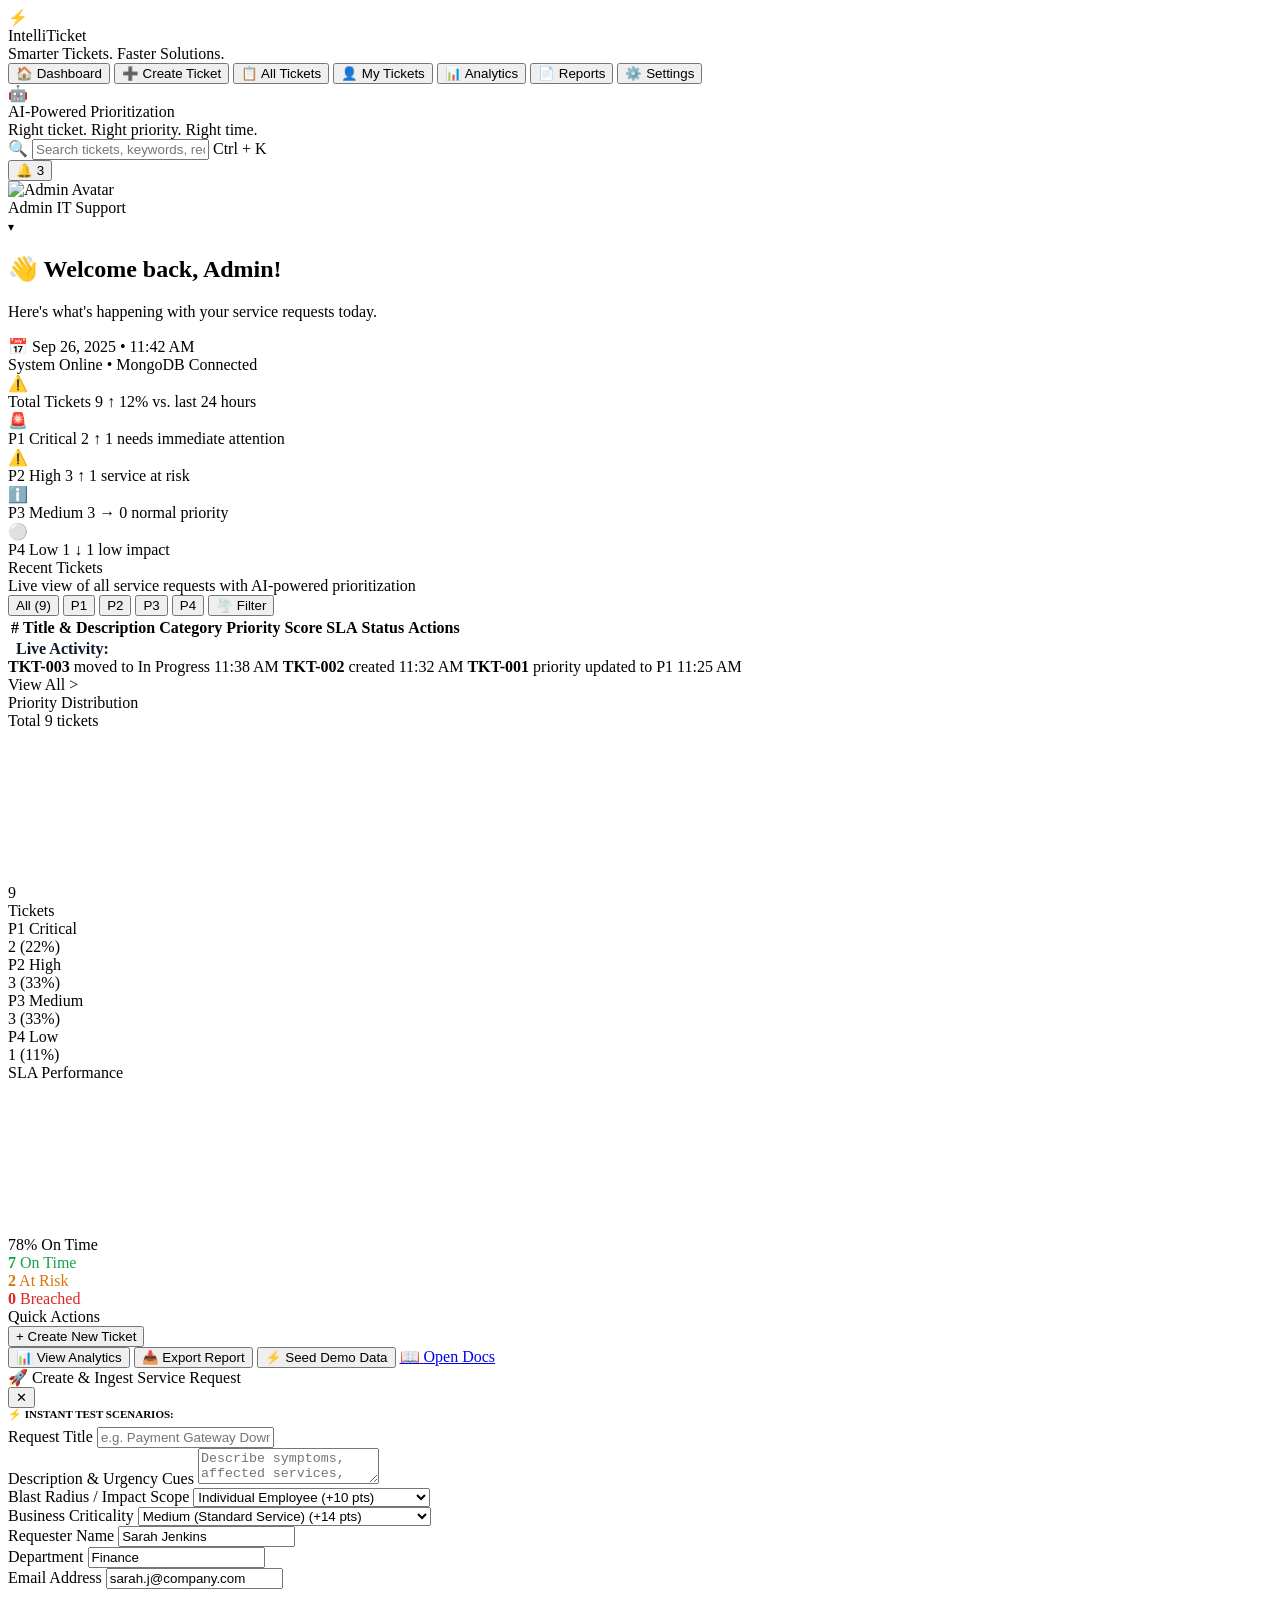
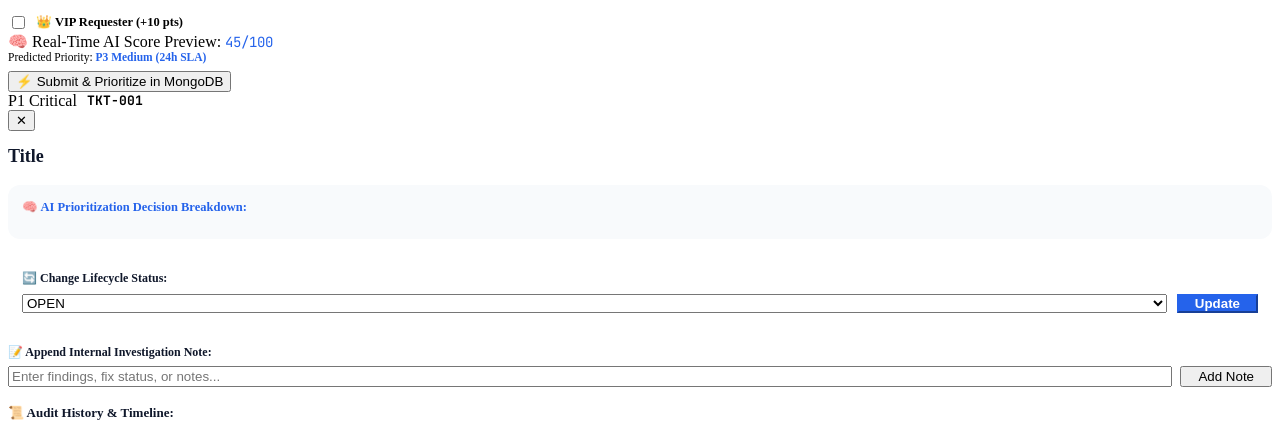
==== commit c7bd9e02: "feat: enable auto-seeding on empty database startup for instant zero-config deployment" ====
--- a/app/static/index.html
+++ b/app/static/index.html
@@ -3,1026 +3,501 @@
 <head>
   <meta charset="UTF-8" />
   <meta name="viewport" content="width=device-width, initial-scale=1.0" />
-  <title>IntelliTicket - Intelligent Service Request & Prioritization Platform</title>
+  <title>IntelliTicket - Smarter Tickets. Faster Solutions.</title>
+  
+  <!-- Typography -->
   <link rel="preconnect" href="https://fonts.googleapis.com">
   <link rel="preconnect" href="https://fonts.gstatic.com" crossorigin>
-  <link href="https://fonts.googleapis.com/css2?family=Plus+Jakarta+Sans:wght@400;500;600;700;800&family=JetBrains+Mono:wght@400;600;700&display=swap" rel="stylesheet">
-  <style>
-    :root {
-      --bg-dark: #070913;
-      --card-bg: rgba(15, 23, 42, 0.75);
-      --card-border: rgba(255, 255, 255, 0.08);
-      --accent: #6366f1;
-      --accent-glow: rgba(99, 102, 241, 0.4);
-      --p1-red: #ef4444;
-      --p1-bg: rgba(239, 68, 68, 0.15);
-      --p2-amber: #f59e0b;
-      --p2-bg: rgba(245, 158, 11, 0.15);
-      --p3-blue: #3b82f6;
-      --p3-bg: rgba(59, 130, 246, 0.15);
-      --p4-slate: #64748b;
-      --p4-bg: rgba(100, 116, 139, 0.15);
-      --success: #10b981;
-      --text-main: #f8fafc;
-      --text-muted: #94a3b8;
-    }
-
-    * { box-sizing: border-box; margin: 0; padding: 0; }
-    body {
-      font-family: 'Plus Jakarta Sans', sans-serif;
-      background-color: var(--bg-dark);
-      color: var(--text-main);
-      min-height: 100vh;
-      background-image: 
-        radial-gradient(circle at 10% 10%, rgba(99, 102, 241, 0.18) 0%, transparent 40%),
-        radial-gradient(circle at 90% 90%, rgba(16, 185, 129, 0.14) 0%, transparent 40%),
-        radial-gradient(circle at 50% 50%, rgba(239, 68, 68, 0.06) 0%, transparent 60%);
-      background-attachment: fixed;
-    }
-
-    header {
-      padding: 16px 36px;
-      display: flex;
-      justify-content: space-between;
-      align-items: center;
-      border-bottom: 1px solid var(--card-border);
-      backdrop-filter: blur(14px);
-      position: sticky;
-      top: 0;
-      z-index: 100;
-      background: rgba(7, 9, 19, 0.85);
-    }
-
-    .logo-box {
-      display: flex;
-      align-items: center;
-      gap: 14px;
-    }
-    .logo-badge {
-      background: linear-gradient(135deg, #6366f1, #06b6d4);
-      width: 42px;
-      height: 42px;
-      border-radius: 12px;
-      display: flex;
-      align-items: center;
-      justify-content: center;
-      font-weight: 800;
-      font-size: 20px;
-      color: white;
-      box-shadow: 0 0 24px var(--accent-glow);
-    }
-    .brand-title { font-size: 19px; font-weight: 800; letter-spacing: -0.5px; }
-    .brand-subtitle { font-size: 12px; color: var(--text-muted); }
-
-    .header-actions {
-      display: flex;
-      gap: 12px;
-      align-items: center;
-    }
-
-    .btn {
-      padding: 9px 18px;
-      border-radius: 9px;
-      font-weight: 600;
-      font-size: 13px;
-      cursor: pointer;
-      display: inline-flex;
-      align-items: center;
-      gap: 8px;
-      transition: all 0.2s ease;
-      border: 1px solid transparent;
-      text-decoration: none;
-    }
-    .btn-primary {
-      background: #6366f1;
-      color: white;
-      box-shadow: 0 4px 14px var(--accent-glow);
-    }
-    .btn-primary:hover { background: #4f46e5; transform: translateY(-1px); }
-    .btn-outline {
-      background: rgba(255,255,255,0.05);
-      border-color: var(--card-border);
-      color: var(--text-main);
-    }
-    .btn-outline:hover { background: rgba(255,255,255,0.1); }
-    .btn-seed {
-      background: rgba(16, 185, 129, 0.15);
-      border-color: rgba(16, 185, 129, 0.4);
-      color: #34d399;
-    }
-    .btn-seed:hover { background: rgba(16, 185, 129, 0.25); }
-
-    .container {
-      max-width: 1440px;
-      margin: 24px auto;
-      padding: 0 24px;
-    }
-
-    /* Stats Grid */
-    .grid-stats {
-      display: grid;
-      grid-template-columns: repeat(auto-fit, minmax(210px, 1fr));
-      gap: 16px;
-      margin-bottom: 24px;
-    }
-    .stat-card {
-      background: var(--card-bg);
-      border: 1px solid var(--card-border);
-      border-radius: 14px;
-      padding: 18px 20px;
-      backdrop-filter: blur(12px);
-      position: relative;
-      overflow: hidden;
-      transition: transform 0.2s ease;
-    }
-    .stat-card:hover { transform: translateY(-2px); }
-    .stat-card::before {
-      content: "";
-      position: absolute;
-      top: 0; left: 0; right: 0; height: 3px;
-      background: var(--stat-color, #6366f1);
-    }
-    .stat-label { font-size: 11px; font-weight: 700; text-transform: uppercase; letter-spacing: 0.5px; color: var(--text-muted); }
-    .stat-val { font-size: 32px; font-weight: 800; margin: 6px 0 2px 0; color: #fff; font-family: 'JetBrains Mono', monospace; }
-    .stat-hint { font-size: 11px; color: var(--text-muted); }
-
-    .main-layout {
-      display: grid;
-      grid-template-columns: 420px 1fr;
-      gap: 24px;
-    }
-    @media (max-width: 1100px) {
-      .main-layout { grid-template-columns: 1fr; }
-    }
-
-    .panel {
-      background: var(--card-bg);
-      border: 1px solid var(--card-border);
-      border-radius: 16px;
-      padding: 24px;
-      backdrop-filter: blur(12px);
-    }
-
-    .panel-title {
-      font-size: 16px;
-      font-weight: 700;
-      margin-bottom: 4px;
-      display: flex;
-      align-items: center;
-      gap: 8px;
-    }
-    .panel-desc {
-      font-size: 12px;
-      color: var(--text-muted);
-      margin-bottom: 16px;
-      line-height: 1.4;
-    }
-
-    /* Template Chips */
-    .template-bar {
-      display: flex;
-      flex-wrap: wrap;
-      gap: 6px;
-      margin-bottom: 16px;
-    }
-    .chip {
-      background: rgba(255,255,255,0.06);
-      border: 1px solid var(--card-border);
-      border-radius: 6px;
-      padding: 4px 9px;
-      font-size: 11px;
-      color: #cbd5e1;
-      cursor: pointer;
-      font-weight: 600;
-      transition: all 0.2s ease;
-    }
-    .chip:hover {
-      background: rgba(99, 102, 241, 0.2);
-      border-color: #6366f1;
-      color: #fff;
-    }
-
-    /* Live Prediction Gauge */
-    .prediction-box {
-      background: rgba(10, 15, 29, 0.85);
-      border: 1px solid rgba(99, 102, 241, 0.3);
-      border-radius: 10px;
-      padding: 12px;
-      margin-bottom: 16px;
-      display: flex;
-      align-items: center;
-      justify-content: space-between;
-    }
-    .score-meter-bar {
-      height: 6px;
-      background: rgba(255,255,255,0.1);
-      border-radius: 3px;
-      margin-top: 6px;
-      overflow: hidden;
-      width: 160px;
-    }
-    .score-fill {
-      height: 100%;
-      width: 0%;
-      background: linear-gradient(90deg, #3b82f6, #ef4444);
-      transition: width 0.3s ease;
-    }
-
-    /* Form Styles */
-    .form-group { margin-bottom: 14px; }
-    label { display: block; font-size: 12px; font-weight: 600; margin-bottom: 5px; color: #cbd5e1; }
-    input, select, textarea {
-      width: 100%;
-      background: rgba(9, 14, 26, 0.8);
-      border: 1px solid var(--card-border);
-      border-radius: 8px;
-      padding: 9px 12px;
-      color: #fff;
-      font-size: 13px;
-      font-family: inherit;
-      outline: none;
-      transition: border-color 0.2s;
-    }
-    input:focus, select:focus, textarea:focus {
-      border-color: #6366f1;
-      box-shadow: 0 0 0 2px rgba(99, 102, 241, 0.25);
-    }
-    textarea { resize: vertical; min-height: 70px; }
-
-    .checkbox-wrap {
-      display: flex;
-      align-items: center;
-      gap: 8px;
-      margin-top: 6px;
-      cursor: pointer;
-    }
-    .checkbox-wrap input { width: auto; }
-
-    /* Filters Bar */
-    .filters-bar {
-      display: flex;
-      flex-wrap: wrap;
-      gap: 8px;
-      margin-bottom: 16px;
-      align-items: center;
-      justify-content: space-between;
-    }
-    .filter-pills {
-      display: flex;
-      gap: 6px;
-      flex-wrap: wrap;
-    }
-    .pill {
-      padding: 5px 12px;
-      font-size: 12px;
-      font-weight: 600;
-      border-radius: 20px;
-      background: rgba(255,255,255,0.05);
-      border: 1px solid var(--card-border);
-      color: var(--text-muted);
-      cursor: pointer;
-      transition: all 0.2s ease;
-    }
-    .pill.active {
-      background: #6366f1;
-      color: #fff;
-      border-color: #6366f1;
-      box-shadow: 0 2px 10px var(--accent-glow);
-    }
-
-    .search-input {
-      max-width: 240px;
-      padding: 6px 12px;
-      font-size: 12px;
-    }
-
-    /* Ticket Card */
-    .ticket-list {
-      display: flex;
-      flex-direction: column;
-      gap: 12px;
-      max-height: 780px;
-      overflow-y: auto;
-      padding-right: 4px;
-    }
-    .ticket-card {
-      background: rgba(14, 21, 37, 0.65);
-      border: 1px solid var(--card-border);
-      border-radius: 12px;
-      padding: 16px;
-      transition: all 0.2s ease;
-      position: relative;
-    }
-    .ticket-card:hover {
-      border-color: rgba(99, 102, 241, 0.4);
-      background: rgba(19, 29, 52, 0.85);
-      transform: translateY(-2px);
-    }
-    .ticket-card.P1_CRITICAL { border-left: 4px solid var(--p1-red); }
-    .ticket-card.P2_HIGH { border-left: 4px solid var(--p2-amber); }
-    .ticket-card.P3_MEDIUM { border-left: 4px solid var(--p3-blue); }
-    .ticket-card.P4_LOW { border-left: 4px solid var(--p4-slate); }
-
-    .ticket-header {
-      display: flex;
-      justify-content: space-between;
-      align-items: flex-start;
-      margin-bottom: 8px;
-    }
-    .ticket-num {
-      font-family: 'JetBrains Mono', monospace;
-      font-size: 12px;
-      font-weight: 700;
-      color: #818cf8;
-      background: rgba(99, 102, 241, 0.12);
-      padding: 2px 6px;
-      border-radius: 4px;
-    }
-    .ticket-title {
-      font-size: 15px;
-      font-weight: 700;
-      margin-top: 4px;
-      color: #f1f5f9;
-    }
-    .ticket-desc {
-      font-size: 13px;
-      color: #94a3b8;
-      line-height: 1.45;
-      margin-bottom: 12px;
-    }
-
-    .badge {
-      display: inline-flex;
-      align-items: center;
-      gap: 4px;
-      padding: 3px 8px;
-      border-radius: 6px;
-      font-size: 11px;
-      font-weight: 700;
-      text-transform: uppercase;
-      letter-spacing: 0.3px;
-    }
-    .badge-p1 { background: var(--p1-bg); color: var(--p1-red); border: 1px solid rgba(239, 68, 68, 0.35); }
-    .badge-p2 { background: var(--p2-bg); color: var(--p2-amber); border: 1px solid rgba(245, 158, 11, 0.35); }
-    .badge-p3 { background: var(--p3-bg); color: var(--p3-blue); border: 1px solid rgba(59, 130, 246, 0.35); }
-    .badge-p4 { background: var(--p4-bg); color: var(--p4-slate); border: 1px solid rgba(100, 116, 139, 0.35); }
-
-    .badge-status {
-      background: rgba(255,255,255,0.06);
-      color: #e2e8f0;
-    }
-    .badge-sla-breach {
-      background: rgba(239, 68, 68, 0.2);
-      color: #fca5a5;
-      border: 1px solid #ef4444;
-      animation: pulse 1.8s infinite;
-    }
-    @keyframes pulse {
-      0%, 100% { opacity: 1; }
-      50% { opacity: 0.6; }
-    }
-
-    .ticket-meta {
-      display: flex;
-      flex-wrap: wrap;
-      align-items: center;
-      gap: 14px;
-      font-size: 12px;
-      color: var(--text-muted);
-      border-top: 1px solid rgba(255,255,255,0.05);
-      padding-top: 10px;
-    }
-    .meta-item {
-      display: flex;
-      align-items: center;
-      gap: 5px;
-    }
-    .score-meter {
-      font-family: 'JetBrains Mono', monospace;
-      font-weight: 700;
-      color: #38bdf8;
-    }
-
-    .ticket-actions {
-      display: flex;
-      gap: 6px;
-      margin-left: auto;
-    }
-    .btn-sm {
-      padding: 4px 10px;
-      font-size: 11px;
-      border-radius: 6px;
-    }
-
-    /* Modal */
-    .modal-overlay {
-      position: fixed;
-      inset: 0;
-      background: rgba(0,0,0,0.75);
-      backdrop-filter: blur(8px);
-      display: none;
-      align-items: center;
-      justify-content: center;
-      z-index: 1000;
-    }
-    .modal-overlay.active { display: flex; }
-    .modal-box {
-      background: #0d1322;
-      border: 1px solid var(--card-border);
-      border-radius: 16px;
-      width: 90%;
-      max-width: 650px;
-      padding: 28px;
-      max-height: 85vh;
-      overflow-y: auto;
-      box-shadow: 0 10px 40px rgba(0,0,0,0.6);
-    }
-    .reasoning-box {
-      background: rgba(99, 102, 241, 0.1);
-      border: 1px solid rgba(99, 102, 241, 0.3);
-      border-radius: 10px;
-      padding: 14px;
-      margin: 14px 0;
-      font-size: 13px;
-      line-height: 1.5;
-    }
-    .timeline-list {
-      margin-top: 14px;
-      display: flex;
-      flex-direction: column;
-      gap: 10px;
-    }
-    .timeline-row {
-      border-left: 2px solid #6366f1;
-      padding-left: 12px;
-      font-size: 12px;
-    }
-
-    /* Toast Notification */
-    .toast {
-      position: fixed;
-      bottom: 24px;
-      right: 24px;
-      background: #1e1b4b;
-      border: 1px solid #6366f1;
-      color: #fff;
-      padding: 12px 20px;
-      border-radius: 10px;
-      font-size: 13px;
-      font-weight: 600;
-      box-shadow: 0 10px 25px rgba(0,0,0,0.5);
-      display: none;
-      z-index: 2000;
-      animation: slideUp 0.3s ease;
-    }
-    @keyframes slideUp {
-      from { transform: translateY(20px); opacity: 0; }
-      to { transform: translateY(0); opacity: 1; }
-    }
-
-    /* Scrollbar */
-    ::-webkit-scrollbar { width: 6px; }
-    ::-webkit-scrollbar-track { background: transparent; }
-    ::-webkit-scrollbar-thumb { background: rgba(255,255,255,0.15); border-radius: 3px; }
-  </style>
+  <link href="https://fonts.googleapis.com/css2?family=Plus+Jakarta+Sans:wght@400;500;600;700;800&family=JetBrains+Mono:wght@500;600;700&display=swap" rel="stylesheet">
+  
+  <!-- Chart.js -->
+  <script src="https://cdn.jsdelivr.net/npm/chart.js@4.4.1/dist/chart.umd.min.js"></script>
+
+  <!-- Stylesheet -->
+  <link rel="stylesheet" href="/static/style.css" />
 </head>
 <body>
 
-  <header>
-    <div class="logo-box">
-      <div class="logo-badge">⚡</div>
+  <!-- Left Sidebar Navigation -->
+  <aside class="sidebar">
+    <div class="brand-logo-area">
+      <div class="brand-icon-box">⚡</div>
       <div>
-        <div class="brand-title">IntelliTicket Engine</div>
-        <div class="brand-subtitle">AI-Driven Prioritization & SLA Triage Platform</div>
+        <div class="brand-name">IntelliTicket</div>
+        <div class="brand-tagline">Smarter Tickets. Faster Solutions.</div>
       </div>
     </div>
-    <div class="header-actions">
-      <button class="btn btn-seed" id="btn-seed" onclick="seedDemoData()">
-        <span>⚡ Reset / Seed Demo Data</span>
-      </button>
-      <a href="/docs" target="_blank" class="btn btn-outline">
-        <span>📖 FastAPI Swagger Docs</span>
-      </a>
+
+    <nav class="sidebar-nav">
+      <button class="nav-item active" onclick="switchSidebarTab('dashboard', this)">
+        <span class="nav-icon">🏠</span>
+        <span>Dashboard</span>
+      </button>
+      <button class="nav-item" onclick="openCreateModal()">
+        <span class="nav-icon">➕</span>
+        <span>Create Ticket</span>
+      </button>
+      <button class="nav-item" onclick="setPriorityFilter('ALL'); switchSidebarTab('all_tickets', this);">
+        <span class="nav-icon">📋</span>
+        <span>All Tickets</span>
+      </button>
+      <button class="nav-item" onclick="filterMyTickets(); switchSidebarTab('my_tickets', this);">
+        <span class="nav-icon">👤</span>
+        <span>My Tickets</span>
+      </button>
+      <button class="nav-item" onclick="switchSidebarTab('analytics', this)">
+        <span class="nav-icon">📊</span>
+        <span>Analytics</span>
+      </button>
+      <button class="nav-item" onclick="exportTicketsCSV()">
+        <span class="nav-icon">📄</span>
+        <span>Reports</span>
+      </button>
+      <button class="nav-item" onclick="openSettingsModal()">
+        <span class="nav-icon">⚙️</span>
+        <span>Settings</span>
+      </button>
+    </nav>
+
+    <!-- Bottom AI Widget in Sidebar -->
+    <div class="sidebar-ai-widget">
+      <div class="ai-avatar-wrap">🤖</div>
+      <div class="ai-widget-title">AI-Powered Prioritization</div>
+      <div class="ai-widget-desc">Right ticket. Right priority. Right time.</div>
     </div>
-  </header>
-
-  <div class="container">
-    <!-- Top KPI Stats -->
-    <div class="grid-stats">
-      <div class="stat-card" style="--stat-color: #ef4444;">
-        <div class="stat-label">🚨 Critical P1 Queue</div>
-        <div class="stat-val" id="stat-p1">0</div>
-        <div class="stat-hint">Immediate action (&lt;2h SLA)</div>
-      </div>
-      <div class="stat-card" style="--stat-color: #f59e0b;">
-        <div class="stat-label">⚠️ High P2 Queue</div>
-        <div class="stat-val" id="stat-p2">0</div>
-        <div class="stat-hint">Department blockers (&lt;6h SLA)</div>
-      </div>
-      <div class="stat-card" style="--stat-color: #ef4444;">
-        <div class="stat-label">🔥 SLA Breached</div>
-        <div class="stat-val" id="stat-breached">0</div>
-        <div class="stat-hint">Exceeded resolution targets</div>
-      </div>
-      <div class="stat-card" style="--stat-color: #38bdf8;">
-        <div class="stat-label">⚡ Avg Priority Score</div>
-        <div class="stat-val" id="stat-avg-score">0.0</div>
-        <div class="stat-hint">0–100 Weighted blast index</div>
-      </div>
-      <div class="stat-card" style="--stat-color: #10b981;">
-        <div class="stat-label">📊 Active Tickets</div>
-        <div class="stat-val" id="stat-total">0</div>
-        <div class="stat-hint" id="stat-resolved">0 Resolved</div>
-      </div>
-    </div>
-
-    <!-- Main Grid -->
-    <div class="main-layout">
-      <!-- Left: Ticket Ingestion & Live AI Predictor -->
-      <div class="panel">
-        <div class="panel-title">
-          <span>🚀 Ingest & Score Request</span>
-        </div>
-        <div class="panel-desc">
-          Click a quick template or type your own request to see real-time AI prioritization scoring.
-        </div>
-
-        <!-- Quick Demo Templates -->
-        <label style="margin-bottom: 8px;">Quick Demo Scenarios:</label>
-        <div class="template-bar">
-          <button class="chip" onclick="fillTemplate('db_crash')">🚨 Payment Outage</button>
-          <button class="chip" onclick="fillTemplate('payroll')">💼 Payroll Locked</button>
-          <button class="chip" onclick="fillTemplate('vpn')">🛡️ VPN Down (London)</button>
-          <button class="chip" onclick="fillTemplate('mouse')">🖱️ Mouse Request</button>
-        </div>
-
-        <!-- Live Score Gauge -->
-        <div class="prediction-box">
-          <div>
-            <div style="font-size: 11px; font-weight: 700; color: #818cf8; text-transform: uppercase;">Real-Time AI Estimate</div>
-            <div id="pred-label" style="font-size: 14px; font-weight: 800; color: #fff;">Type below to preview...</div>
-          </div>
-          <div>
-            <div id="pred-score" style="font-family: 'JetBrains Mono', monospace; font-size: 20px; font-weight: 800; color: #38bdf8; text-align: right;">--/100</div>
-            <div class="score-meter-bar">
-              <div class="score-fill" id="pred-fill"></div>
-            </div>
-          </div>
-        </div>
-
-        <form id="ticket-form" onsubmit="handleCreateTicket(event)">
-          <div class="form-group">
-            <label>Request Title</label>
-            <input type="text" id="title" required placeholder="e.g. Production Payment DB Down" oninput="updateLivePrediction()" />
-          </div>
-
-          <div class="form-group">
-            <label>Detailed Description (Symptoms & Impact)</label>
-            <textarea id="description" required placeholder="Describe issue, urgency keywords, errors..." oninput="updateLivePrediction()"></textarea>
-          </div>
-
-          <div class="form-group">
-            <label>Blast Radius / Impact Scope</label>
-            <select id="impact_scope" onchange="updateLivePrediction()">
-              <option value="ORGANIZATION">Organization / Whole Company Outage (+30 pts)</option>
-              <option value="TEAM">Team / Department Affected (+20 pts)</option>
-              <option value="INDIVIDUAL" selected>Individual Employee Only (+10 pts)</option>
+  </aside>
+
+  <!-- Main Content Wrapper -->
+  <div class="main-wrapper">
+    
+    <!-- Top Header Bar -->
+    <header class="top-header">
+      <div class="search-container">
+        <span class="search-icon">🔍</span>
+        <input type="text" id="global-search-input" class="search-input-field" placeholder="Search tickets, keywords, requester..." />
+        <span class="shortcut-badge">Ctrl + K</span>
+      </div>
+
+      <div class="header-user-section">
+        <button class="notification-bell-btn" title="3 unread SLA notifications" onclick="showNotificationToast()">
+          <span>🔔</span>
+          <span class="notification-count" id="header-notif-count">3</span>
+        </button>
+
+        <div class="user-profile-box" onclick="openSettingsModal()">
+          <img src="https://images.unsplash.com/photo-1534528741775-53994a69daeb?w=100&auto=format&fit=crop&q=80" alt="Admin Avatar" class="user-avatar" />
+          <div class="user-info">
+            <span class="user-name">Admin</span>
+            <span class="user-role">IT Support</span>
+          </div>
+          <span style="font-size: 12px; color: var(--text-muted);">▾</span>
+        </div>
+      </div>
+    </header>
+
+    <!-- Page Body -->
+    <main class="page-container">
+      
+      <!-- Welcome Header Banner -->
+      <section class="welcome-banner">
+        <div>
+          <h1 class="welcome-title">
+            <span>👋</span>
+            <span>Welcome back, Admin!</span>
+          </h1>
+          <p class="welcome-subtitle">Here's what's happening with your service requests today.</p>
+        </div>
+
+        <div class="welcome-status-group">
+          <div class="datetime-display">
+            <span>📅</span>
+            <span id="current-datetime-str">Sep 26, 2025 • 11:42 AM</span>
+          </div>
+          <div class="db-online-status" id="db-health-badge">
+            <span class="online-dot"></span>
+            <span>System Online • MongoDB Connected</span>
+          </div>
+        </div>
+      </section>
+
+      <!-- Top 5 Metric Cards Grid -->
+      <section class="kpi-row">
+        <!-- 1. Total Tickets -->
+        <div class="kpi-card">
+          <div class="kpi-icon-wrap kpi-icon-total">⚠️</div>
+          <div class="kpi-content">
+            <span class="kpi-label">Total Tickets</span>
+            <span class="kpi-number" id="kpi-total">9</span>
+            <span class="kpi-trend trend-up">↑ 12% <span style="color:var(--text-muted); font-weight:normal;">vs. last 24 hours</span></span>
+          </div>
+        </div>
+
+        <!-- 2. P1 Critical -->
+        <div class="kpi-card">
+          <div class="kpi-icon-wrap kpi-icon-p1">🚨</div>
+          <div class="kpi-content">
+            <span class="kpi-label">P1 Critical</span>
+            <span class="kpi-number" id="kpi-p1">2</span>
+            <span class="kpi-trend trend-up">↑ 1 <span style="color:var(--text-muted); font-weight:normal;">needs immediate attention</span></span>
+          </div>
+        </div>
+
+        <!-- 3. P2 High -->
+        <div class="kpi-card">
+          <div class="kpi-icon-wrap kpi-icon-p2">⚠️</div>
+          <div class="kpi-content">
+            <span class="kpi-label">P2 High</span>
+            <span class="kpi-number" id="kpi-p2">3</span>
+            <span class="kpi-trend trend-up">↑ 1 <span style="color:var(--text-muted); font-weight:normal;">service at risk</span></span>
+          </div>
+        </div>
+
+        <!-- 4. P3 Medium -->
+        <div class="kpi-card">
+          <div class="kpi-icon-wrap kpi-icon-p3">ℹ️</div>
+          <div class="kpi-content">
+            <span class="kpi-label">P3 Medium</span>
+            <span class="kpi-number" id="kpi-p3">3</span>
+            <span class="kpi-trend trend-neutral">→ 0 <span style="color:var(--text-muted); font-weight:normal;">normal priority</span></span>
+          </div>
+        </div>
+
+        <!-- 5. P4 Low -->
+        <div class="kpi-card">
+          <div class="kpi-icon-wrap kpi-icon-p4">⚪</div>
+          <div class="kpi-content">
+            <span class="kpi-label">P4 Low</span>
+            <span class="kpi-number" id="kpi-p4">1</span>
+            <span class="kpi-trend trend-down">↓ 1 <span style="color:var(--text-muted); font-weight:normal;">low impact</span></span>
+          </div>
+        </div>
+      </section>
+
+      <!-- Main 2-Column Dashboard Layout -->
+      <section class="dashboard-grid">
+        
+        <!-- Left: Recent Tickets Table Panel -->
+        <div class="content-panel">
+          <div class="panel-header-row">
+            <div>
+              <div class="panel-title-text">Recent Tickets</div>
+              <div class="panel-desc-text">Live view of all service requests with AI-powered prioritization</div>
+            </div>
+
+            <div class="filter-pills-bar">
+              <button class="filter-pill active" data-filter="ALL" onclick="setPriorityFilter('ALL', this)">All (<span id="pill-all-count">9</span>)</button>
+              <button class="filter-pill" data-filter="P1_CRITICAL" onclick="setPriorityFilter('P1_CRITICAL', this)">P1</button>
+              <button class="filter-pill" data-filter="P2_HIGH" onclick="setPriorityFilter('P2_HIGH', this)">P2</button>
+              <button class="filter-pill" data-filter="P3_MEDIUM" onclick="setPriorityFilter('P3_MEDIUM', this)">P3</button>
+              <button class="filter-pill" data-filter="P4_LOW" onclick="setPriorityFilter('P4_LOW', this)">P4</button>
+              <button class="btn-filter-dropdown" onclick="openCategoryFilterModal()">
+                <span>🌪️</span>
+                <span>Filter</span>
+              </button>
+            </div>
+          </div>
+
+          <!-- Table Container -->
+          <div class="tickets-table-wrap">
+            <table class="tickets-table">
+              <thead>
+                <tr>
+                  <th>#</th>
+                  <th>Title & Description</th>
+                  <th>Category</th>
+                  <th>Priority</th>
+                  <th>Score</th>
+                  <th>SLA</th>
+                  <th>Status</th>
+                  <th style="text-align: right;">Actions</th>
+                </tr>
+              </thead>
+              <tbody id="tickets-table-body">
+                <!-- Rendered dynamically via app.js -->
+              </tbody>
+            </table>
+          </div>
+
+          <!-- Live Activity Bar at bottom of table -->
+          <div class="live-activity-bar">
+            <div style="display: flex; align-items: center; gap: 8px;">
+              <span class="online-dot"></span>
+              <strong style="color: #0f172a;">Live Activity:</strong>
+            </div>
+            <div class="activity-stream" id="activity-stream-box">
+              <span class="activity-item-pill"><strong>TKT-003</strong> moved to In Progress <span style="color:var(--text-muted);">11:38 AM</span></span>
+              <span class="activity-item-pill"><strong>TKT-002</strong> created <span style="color:var(--text-muted);">11:32 AM</span></span>
+              <span class="activity-item-pill"><strong>TKT-001</strong> priority updated to P1 <span style="color:var(--text-muted);">11:25 AM</span></span>
+            </div>
+            <a class="activity-link-viewall" onclick="openAuditStreamModal()">View All &gt;</a>
+          </div>
+        </div>
+
+        <!-- Right: Analytics & Quick Actions Sidebar Widgets -->
+        <div class="right-widgets-column">
+          
+          <!-- 1. Priority Distribution Widget -->
+          <div class="widget-card">
+            <div class="widget-title">Priority Distribution</div>
+            <div class="widget-subtitle">Total <span id="dist-total-count">9</span> tickets</div>
+
+            <div class="donut-chart-box">
+              <canvas id="chart-priority-donut"></canvas>
+              <div class="donut-center-label">
+                <div class="donut-count-big" id="donut-center-num">9</div>
+                <div class="donut-sub-text">Tickets</div>
+              </div>
+            </div>
+
+            <div class="legend-list">
+              <div class="legend-row">
+                <div class="legend-left">
+                  <span class="legend-color-dot" style="background:#ef4444;"></span>
+                  <span>P1 Critical</span>
+                </div>
+                <span class="legend-val-stat" id="legend-p1-stat">2 (22%)</span>
+              </div>
+              <div class="legend-row">
+                <div class="legend-left">
+                  <span class="legend-color-dot" style="background:#f59e0b;"></span>
+                  <span>P2 High</span>
+                </div>
+                <span class="legend-val-stat" id="legend-p2-stat">3 (33%)</span>
+              </div>
+              <div class="legend-row">
+                <div class="legend-left">
+                  <span class="legend-color-dot" style="background:#3b82f6;"></span>
+                  <span>P3 Medium</span>
+                </div>
+                <span class="legend-val-stat" id="legend-p3-stat">3 (33%)</span>
+              </div>
+              <div class="legend-row">
+                <div class="legend-left">
+                  <span class="legend-color-dot" style="background:#64748b;"></span>
+                  <span>P4 Low</span>
+                </div>
+                <span class="legend-val-stat" id="legend-p4-stat">1 (11%)</span>
+              </div>
+            </div>
+          </div>
+
+          <!-- 2. SLA Performance Gauge Widget -->
+          <div class="widget-card">
+            <div class="widget-title">SLA Performance</div>
+
+            <div class="sla-gauge-container">
+              <div class="sla-circular-box">
+                <canvas id="chart-sla-gauge"></canvas>
+                <div class="sla-center-text">
+                  <span class="sla-pct-num" id="sla-pct-val">78%</span>
+                  <span class="sla-pct-label">On Time</span>
+                </div>
+              </div>
+
+              <div class="sla-legend-items">
+                <div class="sla-legend-item" style="color:#16a34a;">
+                  <span class="legend-color-dot" style="background:#16a34a;"></span>
+                  <span><strong id="sla-ontime-num">7</strong> On Time</span>
+                </div>
+                <div class="sla-legend-item" style="color:#d97706;">
+                  <span class="legend-color-dot" style="background:#f59e0b;"></span>
+                  <span><strong id="sla-atrisk-num">2</strong> At Risk</span>
+                </div>
+                <div class="sla-legend-item" style="color:#dc2626;">
+                  <span class="legend-color-dot" style="background:#ef4444;"></span>
+                  <span><strong id="sla-breached-num">0</strong> Breached</span>
+                </div>
+              </div>
+            </div>
+          </div>
+
+          <!-- 3. Quick Actions Card -->
+          <div class="widget-card">
+            <div class="widget-title">Quick Actions</div>
+
+            <button class="btn-create-ticket-main" onclick="openCreateModal()">
+              <span>+</span>
+              <span>Create New Ticket</span>
+            </button>
+
+            <div class="quick-actions-2x2">
+              <button class="quick-action-btn" onclick="openAnalyticsModal()">
+                <span>📊</span>
+                <span>View Analytics</span>
+              </button>
+              <button class="quick-action-btn" onclick="exportTicketsCSV()">
+                <span>📥</span>
+                <span>Export Report</span>
+              </button>
+              <button class="quick-action-btn" id="btn-seed-fast" onclick="seedDatabaseDirect()">
+                <span>⚡</span>
+                <span>Seed Demo Data</span>
+              </button>
+              <a href="/docs" target="_blank" class="quick-action-btn">
+                <span>📖</span>
+                <span>Open Docs</span>
+              </a>
+            </div>
+          </div>
+
+        </div>
+      </section>
+    </main>
+  </div>
+
+  <!-- MODAL 1: CREATE NEW TICKET MODAL -->
+  <div class="modal-backdrop" id="modal-create-ticket" onclick="closeCreateModal()">
+    <div class="modal-window" onclick="event.stopPropagation()">
+      <div class="modal-header-row">
+        <div class="modal-title-bold">🚀 Create & Ingest Service Request</div>
+        <button class="modal-close-btn" onclick="closeCreateModal()">✕</button>
+      </div>
+
+      <!-- 1-Click Scenario Presets -->
+      <div style="font-size: 11px; font-weight: 700; color: var(--text-muted); margin-bottom: 6px; text-transform: uppercase;">
+        ⚡ Instant Test Scenarios:
+      </div>
+      <div class="modal-presets-bar" id="create-presets-container">
+        <!-- Rendered via app.js -->
+      </div>
+
+      <form id="form-new-ticket" onsubmit="handleCreateTicketSubmit(event)">
+        <div class="form-field-group">
+          <label class="form-label-txt">Request Title</label>
+          <input type="text" class="form-input-ctrl" id="new-ticket-title" required placeholder="e.g. Payment Gateway Down" />
+        </div>
+
+        <div class="form-field-group">
+          <label class="form-label-txt">Description & Urgency Cues</label>
+          <textarea class="form-textarea-ctrl" id="new-ticket-desc" required placeholder="Describe symptoms, affected services, error codes..."></textarea>
+        </div>
+
+        <div class="grid-cols-2">
+          <div class="form-field-group">
+            <label class="form-label-txt">Blast Radius / Impact Scope</label>
+            <select class="form-select-ctrl" id="new-ticket-scope">
+              <option value="ORGANIZATION">Organization-Wide Outage (+30 pts)</option>
+              <option value="TEAM">Team / Department (+20 pts)</option>
+              <option value="INDIVIDUAL" selected>Individual Employee (+10 pts)</option>
             </select>
           </div>
 
-          <div class="form-group">
-            <label>Business Criticality</label>
-            <select id="business_criticality" onchange="updateLivePrediction()">
-              <option value="SEVERE">Severe (Revenue/Security Blocked) (+30 pts)</option>
-              <option value="HIGH">High (Key Business Workflow Stopped) (+22 pts)</option>
-              <option value="MEDIUM" selected>Medium (Standard Task with Workaround) (+14 pts)</option>
+          <div class="form-field-group">
+            <label class="form-label-txt">Business Criticality</label>
+            <select class="form-select-ctrl" id="new-ticket-crit">
+              <option value="SEVERE">Severe (Revenue/Security Stopped) (+30 pts)</option>
+              <option value="HIGH">High (Key Workflow Blocked) (+22 pts)</option>
+              <option value="MEDIUM" selected>Medium (Standard Service) (+14 pts)</option>
               <option value="LOW">Low (Trivial / Cosmetic) (+5 pts)</option>
             </select>
           </div>
-
-          <div class="form-group">
-            <label>Requester Details</label>
-            <div style="display: grid; grid-template-columns: 1fr 1fr; gap: 8px;">
-              <input type="text" id="req_name" required placeholder="Name" value="Rahul Sharma" />
-              <input type="text" id="req_dept" required placeholder="Dept" value="Engineering" />
-            </div>
-            <div style="margin-top: 8px;">
-              <input type="email" id="req_email" required placeholder="Email" value="rahul@company.com" />
-            </div>
-            <label class="checkbox-wrap" style="margin-top: 8px;">
-              <input type="checkbox" id="req_is_vip" onchange="updateLivePrediction()" />
-              <span>VIP Executive / Director (+10 pts)</span>
+        </div>
+
+        <div class="grid-cols-2">
+          <div class="form-field-group">
+            <label class="form-label-txt">Requester Name</label>
+            <input type="text" class="form-input-ctrl" id="new-ticket-req-name" required value="Sarah Jenkins" />
+          </div>
+          <div class="form-field-group">
+            <label class="form-label-txt">Department</label>
+            <input type="text" class="form-input-ctrl" id="new-ticket-req-dept" required value="Finance" />
+          </div>
+        </div>
+
+        <div class="grid-cols-2">
+          <div class="form-field-group">
+            <label class="form-label-txt">Email Address</label>
+            <input type="email" class="form-input-ctrl" id="new-ticket-req-email" required value="sarah.j@company.com" />
+          </div>
+          <div class="form-field-group" style="display: flex; align-items: center; padding-top: 24px;">
+            <label style="display: flex; align-items: center; gap: 8px; font-size: 12.5px; font-weight: 600; cursor: pointer;">
+              <input type="checkbox" id="new-ticket-vip" />
+              <span>👑 VIP Requester (+10 pts)</span>
             </label>
           </div>
-
-          <button type="submit" class="btn btn-primary" style="width: 100%; justify-content: center; margin-top: 6px;">
-            <span>⚡ Ingest & Auto-Prioritize Request</span>
-          </button>
-        </form>
-      </div>
-
-      <!-- Right: Prioritized Ticket Queue -->
-      <div class="panel">
-        <div class="filters-bar">
-          <div class="filter-pills">
-            <button class="pill active" onclick="setFilter('ALL')">All Requests</button>
-            <button class="pill" onclick="setFilter('P1_CRITICAL')">🚨 P1 Critical</button>
-            <button class="pill" onclick="setFilter('P2_HIGH')">⚠️ P2 High</button>
-            <button class="pill" onclick="setFilter('P3_MEDIUM')">🔷 P3 Medium</button>
-            <button class="pill" onclick="setFilter('P4_LOW')">⚪ P4 Low</button>
-            <button class="pill" onclick="setFilter('BREACHED')">🔥 Breached SLA</button>
-          </div>
-          <input type="text" class="search-input" id="search-input" placeholder="🔍 Search tickets..." oninput="handleSearch()" />
-        </div>
-
-        <div class="ticket-list" id="ticket-list">
-          <div style="text-align: center; color: var(--text-muted); padding: 40px;">
-            Loading tickets from MongoDB...
-          </div>
-        </div>
-      </div>
+        </div>
+
+        <!-- Live Score Calculation Preview -->
+        <div class="live-score-preview-box">
+          <div class="live-score-header">
+            <span>🧠 Real-Time AI Score Preview:</span>
+            <span id="preview-score-text" style="color:#2563eb; font-size:14px; font-family:'JetBrains Mono',monospace;">45/100</span>
+          </div>
+          <div class="score-progress-track">
+            <div class="score-progress-bar" id="preview-progress-bar" style="width: 45%;"></div>
+          </div>
+          <div style="display: flex; justify-content: space-between; font-size: 11.5px; color: var(--text-muted);">
+            <span>Predicted Priority: <strong id="preview-priority-badge" style="color:#2563eb;">P3 Medium (24h SLA)</strong></span>
+            <span id="preview-keywords-pill" style="color:#ef4444; font-weight:600;"></span>
+          </div>
+        </div>
+
+        <button type="submit" class="btn-create-ticket-main" id="btn-submit-create" style="margin-top: 8px;">
+          <span>⚡ Submit & Prioritize in MongoDB</span>
+        </button>
+      </form>
     </div>
   </div>
 
-  <!-- Detail Inspector Modal -->
-  <div class="modal-overlay" id="detail-modal" onclick="closeModal(event)">
-    <div class="modal-box" onclick="event.stopPropagation()">
-      <div style="display: flex; justify-content: space-between; align-items: center; margin-bottom: 14px;">
-        <span class="ticket-num" id="modal-ticket-id">TC-1000</span>
-        <button class="btn btn-outline btn-sm" onclick="closeModalDirect()">✕ Close</button>
-      </div>
-      <h2 id="modal-title" style="font-size: 18px; margin-bottom: 8px;">Title</h2>
-      <p id="modal-desc" style="color: #cbd5e1; font-size: 13px; line-height: 1.5; margin-bottom: 16px;"></p>
-
-      <div class="reasoning-box">
-        <div style="font-weight: 700; color: #818cf8; margin-bottom: 4px;">🧠 AI Prioritization Decision Breakdown</div>
-        <div id="modal-reasoning"></div>
-        <div id="modal-score-chips" style="display: flex; gap: 8px; flex-wrap: wrap; margin-top: 10px;"></div>
-      </div>
-
-      <div style="margin-top: 16px;">
-        <div style="font-weight: 700; font-size: 13px; margin-bottom: 8px;">📜 Lifecycle Audit Trail</div>
-        <div class="timeline-list" id="modal-timeline"></div>
-      </div>
-
-      <div style="margin-top: 20px; display: flex; gap: 10px; justify-content: flex-end;">
-        <button class="btn btn-outline btn-sm" onclick="modalChangeStatus('IN_PROGRESS')">Set In Progress</button>
-        <button class="btn btn-primary btn-sm" onclick="modalChangeStatus('RESOLVED')">✓ Mark Resolved</button>
+  <!-- MODAL 2: TICKET DETAILS & INSPECTION MODAL -->
+  <div class="modal-backdrop" id="modal-ticket-details" onclick="closeDetailsModal()">
+    <div class="modal-window" onclick="event.stopPropagation()">
+      <div class="modal-header-row">
+        <div style="display: flex; align-items: center; gap: 10px;">
+          <span class="badge-pill-priority P1_CRITICAL" id="modal-ticket-badge">P1 Critical</span>
+          <span style="font-family:'JetBrains Mono', monospace; font-size:13px; font-weight:700; color:var(--text-muted);" id="modal-ticket-code">TKT-001</span>
+        </div>
+        <button class="modal-close-btn" onclick="closeDetailsModal()">✕</button>
+      </div>
+
+      <h2 style="font-size: 18px; font-weight: 800; color: #0f172a; margin-bottom: 6px;" id="modal-ticket-title">Title</h2>
+      <p style="font-size: 13.5px; color: #475569; line-height: 1.5; margin-bottom: 18px;" id="modal-ticket-desc"></p>
+
+      <!-- AI Triage Decision Box -->
+      <div style="background: #f8fafc; border: 1px solid var(--border-color); border-radius: 12px; padding: 14px; margin-bottom: 18px;">
+        <div style="font-size: 12.5px; font-weight: 800; color: #2563eb; margin-bottom: 6px;">🧠 AI Prioritization Decision Breakdown:</div>
+        <div id="modal-ai-reasoning" style="font-size: 12.5px; color: #334155; line-height: 1.45;"></div>
+        <div id="modal-score-chips-row" style="display: flex; gap: 8px; flex-wrap: wrap; margin-top: 10px;"></div>
+      </div>
+
+      <!-- Status Updater & Quick Assignment -->
+      <div style="background: #ffffff; border: 1px solid var(--border-color); border-radius: 12px; padding: 14px; margin-bottom: 18px;">
+        <div style="font-size: 12px; font-weight: 700; color: #0f172a; margin-bottom: 8px;">🔄 Change Lifecycle Status:</div>
+        <div style="display: flex; gap: 10px;">
+          <select class="form-select-ctrl" id="modal-change-status-select" style="flex: 1;">
+            <option value="OPEN">OPEN</option>
+            <option value="IN_PROGRESS">IN_PROGRESS</option>
+            <option value="PENDING_INFO">PENDING_INFO</option>
+            <option value="ESCALATED">ESCALATED</option>
+            <option value="RESOLVED">RESOLVED</option>
+          </select>
+          <button class="quick-action-btn" onclick="applyStatusChangeFromModal()" style="background: #2563eb; color: white; border-color: #2563eb; font-weight: 700; padding: 0 16px;">
+            Update
+          </button>
+        </div>
+      </div>
+
+      <!-- Add Note Form -->
+      <div style="margin-bottom: 18px;">
+        <div style="font-size: 12px; font-weight: 700; color: #0f172a; margin-bottom: 6px;">📝 Append Internal Investigation Note:</div>
+        <form onsubmit="handleAppendNote(event)" style="display: flex; gap: 8px;">
+          <input type="text" class="form-input-ctrl" id="modal-note-input" placeholder="Enter findings, fix status, or notes..." required style="flex: 1;" />
+          <button type="submit" class="quick-action-btn" style="padding: 0 16px;">Add Note</button>
+        </form>
+      </div>
+
+      <!-- Chronological Timeline -->
+      <div>
+        <div style="font-size: 13px; font-weight: 800; color: #0f172a; margin-bottom: 8px;">📜 Audit History & Timeline:</div>
+        <div id="modal-timeline-container" style="display: flex; flex-direction: column; gap: 10px; border-left: 2px solid #e2e8f0; padding-left: 14px; margin-left: 6px;"></div>
       </div>
     </div>
   </div>
 
-  <!-- Toast Notification -->
-  <div class="toast" id="toast-box">Action completed successfully!</div>
-
-  <script>
-    let currentFilter = 'ALL';
-    let searchQuery = '';
-    let currentModalTicket = null;
-
-    const TEMPLATES = {
-      db_crash: {
-        title: "CRITICAL: Live Payment Gateway Webhook Failing - Orders Blocked",
-        desc: "Stripe and Razorpay checkout webhooks are throwing 500 internal server errors. Active customers unable to place orders. Urgent production outage!",
-        scope: "ORGANIZATION",
-        crit: "SEVERE",
-        vip: true,
-        name: "Sarah Jenkins",
-        dept: "E-Commerce Ops",
-        email: "sarah@company.com"
-      },
-      payroll: {
-        title: "URGENT: Payroll database authentication token expired before salary payout",
-        desc: "Payday is tomorrow at 9 AM and salary batch disbursement token is locked. 400 employees blocked from receiving salary.",
-        scope: "ORGANIZATION",
-        crit: "SEVERE",
-        vip: true,
-        name: "Michael Scott",
-        dept: "Human Resources",
-        email: "m.scott@company.com"
-      },
-      vpn: {
-        title: "London Office VPN gateway unresponsive for all 55 engineers",
-        desc: "Entire engineering department in London branch disconnected from corporate VPN. Unable to access internal repos or cloud servers.",
-        scope: "TEAM",
-        crit: "HIGH",
-        vip: false,
-        name: "David Miller",
-        dept: "Engineering",
-        email: "david.m@company.com"
-      },
-      mouse: {
-        title: "Request for replacement wireless mouse and batteries",
-        desc: "My wireless mouse scroll wheel is sticking intermittently. Would like a replacement when convenient.",
-        scope: "INDIVIDUAL",
-        crit: "LOW",
-        vip: false,
-        name: "Vikram Sethi",
-        dept: "Marketing",
-        email: "vikram@company.com"
-      }
-    };
-
-    function fillTemplate(key) {
-      const t = TEMPLATES[key];
-      if (!t) return;
-      document.getElementById('title').value = t.title;
-      document.getElementById('description').value = t.desc;
-      document.getElementById('impact_scope').value = t.scope;
-      document.getElementById('business_criticality').value = t.crit;
-      document.getElementById('req_is_vip').checked = t.vip;
-      document.getElementById('req_name').value = t.name;
-      document.getElementById('req_dept').value = t.dept;
-      document.getElementById('req_email').value = t.email;
-      updateLivePrediction();
-      showToast("Template loaded: " + t.title.substring(0, 30) + "...");
-    }
-
-    function updateLivePrediction() {
-      const title = document.getElementById('title').value.toLowerCase();
-      const desc = document.getElementById('description').value.toLowerCase();
-      const full = title + " " + desc;
-
-      const scope = document.getElementById('impact_scope').value;
-      const crit = document.getElementById('business_criticality').value;
-      const isVip = document.getElementById('req_is_vip').checked;
-
-      if (!title && !desc) {
-        document.getElementById('pred-label').innerText = "Type below to preview...";
-        document.getElementById('pred-score').innerText = "--/100";
-        document.getElementById('pred-fill').style.width = "0%";
-        return;
-      }
-
-      let urg = 5;
-      const criticalWords = ["down", "outage", "crashed", "emergency", "blocked", "payroll", "production", "breach", "failing"];
-      const highWords = ["asap", "urgent", "deadline", "broken", "critical", "corrupted"];
-
-      if (criticalWords.some(w => full.includes(w))) urg = 30;
-      else if (highWords.some(w => full.includes(w))) urg = 22;
-      else if (full.length > 20) urg = 14;
-
-      const scopePts = scope === 'ORGANIZATION' ? 30 : (scope === 'TEAM' ? 20 : 10);
-      const critPts = crit === 'SEVERE' ? 30 : (crit === 'HIGH' ? 22 : (crit === 'MEDIUM' ? 14 : 5));
-      const vipPts = isVip ? 10 : 0;
-
-      const total = Math.min(100, urg + scopePts + critPts + vipPts);
-
-      let label = "P4 Low (72h SLA)";
-      let color = "#64748b";
-      if (total >= 75) { label = "🚨 P1 Critical (2h SLA)"; color = "#ef4444"; }
-      else if (total >= 55) { label = "⚠️ P2 High (6h SLA)"; color = "#f59e0b"; }
-      else if (total >= 35) { label = "🔷 P3 Medium (24h SLA)"; color = "#3b82f6"; }
-
-      document.getElementById('pred-label').innerHTML = `<span style="color:${color}; font-weight:800;">${label}</span>`;
-      document.getElementById('pred-score').innerText = `${total}/100`;
-      document.getElementById('pred-fill').style.width = `${total}%`;
-    }
-
-    async function fetchStats() {
-      try {
-        const res = await fetch('/api/v1/analytics/dashboard');
-        const data = await res.json();
-        document.getElementById('stat-p1').innerText = data.p1_critical_count;
-        document.getElementById('stat-p2').innerText = data.p2_high_count;
-        document.getElementById('stat-breached').innerText = data.sla_breached_count;
-        document.getElementById('stat-avg-score').innerText = data.avg_priority_score.toFixed(1);
-        document.getElementById('stat-total').innerText = data.total_tickets;
-        document.getElementById('stat-resolved').innerText = `${data.resolved_count} Resolved`;
-      } catch (err) {
-        console.error("Stats error", err);
-      }
-    }
-
-    async function fetchTickets() {
-      try {
-        let url = '/api/v1/tickets?sort_by_priority=true&limit=50';
-        if (currentFilter.startsWith('P')) {
-          url += `&priority=${currentFilter}`;
-        } else if (currentFilter === 'BREACHED') {
-          url += '&sla_breached_only=true';
-        }
-        if (searchQuery) {
-          url += `&search=${encodeURIComponent(searchQuery)}`;
-        }
-
-        const res = await fetch(url);
-        const data = await res.json();
-        renderTickets(data.tickets || []);
-      } catch (err) {
-        console.error("Fetch tickets error", err);
-        document.getElementById('ticket-list').innerHTML = `
-          <div style="text-align: center; color: #ef4444; padding: 40px;">
-            Could not connect to MongoDB backend. Ensure FastAPI server is running on http://127.0.0.1:8000
-          </div>
-        `;
-      }
-    }
-
-    function renderTickets(tickets) {
-      const list = document.getElementById('ticket-list');
-      if (!tickets || tickets.length === 0) {
-        list.innerHTML = `
-          <div style="text-align: center; color: var(--text-muted); padding: 50px;">
-            No service requests found matching this filter. Click "Reset / Seed Demo Data" above!
-          </div>
-        `;
-        return;
-      }
-
-      list.innerHTML = tickets.map(t => {
-        const prioClass = t.priority;
-        const prioBadge = t.priority === 'P1_CRITICAL' ? 'badge-p1' : (t.priority === 'P2_HIGH' ? 'badge-p2' : (t.priority === 'P3_MEDIUM' ? 'badge-p3' : 'badge-p4'));
-        const isBreached = t.sla.is_breached;
-        
-        return `
-          <div class="ticket-card ${prioClass}">
-            <div class="ticket-header">
-              <div style="display: flex; align-items: center; gap: 8px;">
-                <span class="ticket-num">${t.ticket_id}</span>
-                <span class="badge ${prioBadge}">⭐ ${t.priority.replace('_', ' ')} (${t.priority_score}/100)</span>
-                <span class="badge badge-status">${t.status}</span>
-                ${isBreached ? '<span class="badge badge-sla-breach">🔥 SLA BREACHED</span>' : `<span class="badge" style="background: rgba(16,185,129,0.1); color: #34d399;">⏱️ ${t.sla.remaining_hours}h left</span>`}
-              </div>
-              <div class="ticket-actions">
-                <button class="btn btn-outline btn-sm" onclick="openDetails('${t.ticket_id}')">🔍 Inspect</button>
-                ${t.status !== 'RESOLVED' ? `<button class="btn btn-primary btn-sm" onclick="quickResolve('${t.ticket_id}')">✓ Resolve</button>` : ''}
-              </div>
-            </div>
-
-            <div class="ticket-title">${escapeHtml(t.title)}</div>
-            <div class="ticket-desc">${escapeHtml(t.description)}</div>
-
-            <div class="ticket-meta">
-              <div class="meta-item">👤 <strong>${escapeHtml(t.requester.name)}</strong> (${t.requester.department}) ${t.requester.is_vip ? '👑 <span style="color:#fbbf24;">VIP</span>' : ''}</div>
-              <div class="meta-item">📁 ${t.category.replace('_', ' ')}</div>
-              <div class="meta-item">🎯 Impact: <strong>${t.impact_scope}</strong></div>
-              <div class="meta-item score-meter">⚡ AI Score: ${t.priority_score}/100</div>
-              ${t.assigned_to ? `<div class="meta-item">🛠️ ${t.assigned_to.name}</div>` : '<div class="meta-item" style="color: #f59e0b;">⏳ Unassigned</div>'}
-            </div>
-          </div>
-        `;
-      }).join('');
-    }
-
-    async function handleCreateTicket(e) {
-      e.preventDefault();
-      const payload = {
-        title: document.getElementById('title').value,
-        description: document.getElementById('description').value,
-        impact_scope: document.getElementById('impact_scope').value,
-        business_criticality: document.getElementById('business_criticality').value,
-        requester: {
-          name: document.getElementById('req_name').value,
-          email: document.getElementById('req_email').value,
-          department: document.getElementById('req_dept').value,
-          is_vip: document.getElementById('req_is_vip').checked
-        }
-      };
-
-      try {
-        const res = await fetch('/api/v1/tickets', {
-          method: 'POST',
-          headers: { 'Content-Type': 'application/json' },
-          body: JSON.stringify(payload)
-        });
-        if (res.ok) {
-          const created = await res.json();
-          document.getElementById('title').value = '';
-          document.getElementById('description').value = '';
-          updateLivePrediction();
-          await fetchStats();
-          await fetchTickets();
-          showToast(`✅ Ingested ticket #${created.ticket_id} (${created.priority})`);
-          openDetails(created.ticket_id);
-        } else {
-          alert("Error creating ticket. Check inputs.");
-        }
-      } catch (err) {
-        alert("Failed to submit request: " + err);
-      }
-    }
-
-    async function quickResolve(ticketId) {
-      try {
-        await fetch(`/api/v1/tickets/${ticketId}/status`, {
-          method: 'PATCH',
-          headers: { 'Content-Type': 'application/json' },
-          body: JSON.stringify({ status: 'RESOLVED', actor: 'Admin Lead', note: 'Resolved during live triage' })
-        });
-        await fetchStats();
-        await fetchTickets();
-        showToast(`✓ Ticket #${ticketId} marked as RESOLVED`);
-      } catch (err) {
-        console.error(err);
-      }
-    }
-
-    async function openDetails(ticketId) {
-      try {
-        const res = await fetch(`/api/v1/tickets/${ticketId}`);
-        const t = await res.json();
-        currentModalTicket = t;
-
-        document.getElementById('modal-ticket-id').innerText = t.ticket_id;
-        document.getElementById('modal-title').innerText = t.title;
-        document.getElementById('modal-desc').innerText = t.description;
-        document.getElementById('modal-reasoning').innerHTML = `
-          <strong>Decision Reasoning:</strong> ${t.priority_breakdown.reasoning}<br/>
-          ${t.priority_breakdown.detected_urgency_keywords.length > 0 ? `<strong>Triggered Keywords:</strong> <span style="color:#f87171;">${t.priority_breakdown.detected_urgency_keywords.join(', ')}</span>` : ''}
-        `;
-
-        document.getElementById('modal-score-chips').innerHTML = `
-          <span class="badge badge-status">Urgency: ${t.priority_breakdown.urgency_score}/30</span>
-          <span class="badge badge-status">Scope: ${t.priority_breakdown.impact_score}/30</span>
-          <span class="badge badge-status">Criticality: ${t.priority_breakdown.criticality_score}/30</span>
-          <span class="badge badge-status">VIP Bonus: +${t.priority_breakdown.vip_bonus}</span>
-          <span class="badge" style="background:#6366f1; color:#fff;">Total: ${t.priority_score}/100</span>
-        `;
-
-        document.getElementById('modal-timeline').innerHTML = t.timeline.map(item => `
-          <div class="timeline-row">
-            <div style="font-weight: 600; color: #e2e8f0;">${item.action} (${new Date(item.timestamp).toLocaleTimeString()})</div>
-            <div style="color: #94a3b8;">Actor: ${item.actor} | Note: ${item.note || 'N/A'}</div>
-          </div>
-        `).join('');
-
-        document.getElementById('detail-modal').classList.add('active');
-      } catch (err) {
-        console.error("Open details error", err);
-      }
-    }
-
-    function closeModal(e) {
-      document.getElementById('detail-modal').classList.remove('active');
-    }
-    function closeModalDirect() {
-      document.getElementById('detail-modal').classList.remove('active');
-    }
-
-    async function modalChangeStatus(status) {
-      if (!currentModalTicket) return;
-      await fetch(`/api/v1/tickets/${currentModalTicket.ticket_id}/status`, {
-        method: 'PATCH',
-        headers: { 'Content-Type': 'application/json' },
-        body: JSON.stringify({ status: status, actor: 'Lead Admin', note: `Status updated to ${status} from inspector.` })
-      });
-      closeModalDirect();
-      await fetchStats();
-      await fetchTickets();
-      showToast(`Status updated to ${status}`);
-    }
-
-    async function seedDemoData() {
-      const btn = document.getElementById('btn-seed');
-      btn.innerText = '⏳ Seeding MongoDB...';
-      try {
-        const res = await fetch('/api/v1/tickets/seed', { method: 'POST' });
-        const data = await res.json();
-        showToast(`⚡ Seeded ${data.inserted_count} enterprise tickets into MongoDB!`);
-        await fetchStats();
-        await fetchTickets();
-      } catch (err) {
-        alert("Seed failed: " + err);
-      } finally {
-        btn.innerText = '⚡ Reset / Seed Demo Data';
-      }
-    }
-
-    function setFilter(filter) {
-      currentFilter = filter;
-      document.querySelectorAll('.pill').forEach(p => p.classList.remove('active'));
-      event.target.classList.add('active');
-      fetchTickets();
-    }
-
-    let searchTimeout = null;
-    function handleSearch() {
-      clearTimeout(searchTimeout);
-      searchTimeout = setTimeout(() => {
-        searchQuery = document.getElementById('search-input').value.trim();
-        fetchTickets();
-      }, 250);
-    }
-
-    function showToast(msg) {
-      const t = document.getElementById('toast-box');
-      t.innerText = msg;
-      t.style.display = 'block';
-      setTimeout(() => { t.style.display = 'none'; }, 3500);
-    }
-
-    function escapeHtml(text) {
-      if (!text) return '';
-      return text.replace(/&/g, "&amp;").replace(/</g, "&lt;").replace(/>/g, "&gt;");
-    }
-
-    // Auto load
-    window.addEventListener('DOMContentLoaded', () => {
-      fetchStats();
-      fetchTickets();
-      setInterval(fetchStats, 10000);
-    });
-  </script>
+  <!-- Toast Notification Shelf -->
+  <div class="toast-shelf" id="toast-shelf"></div>
+
+  <!-- Client Application Logic -->
+  <script src="/static/app.js"></script>
 </body>
 </html>
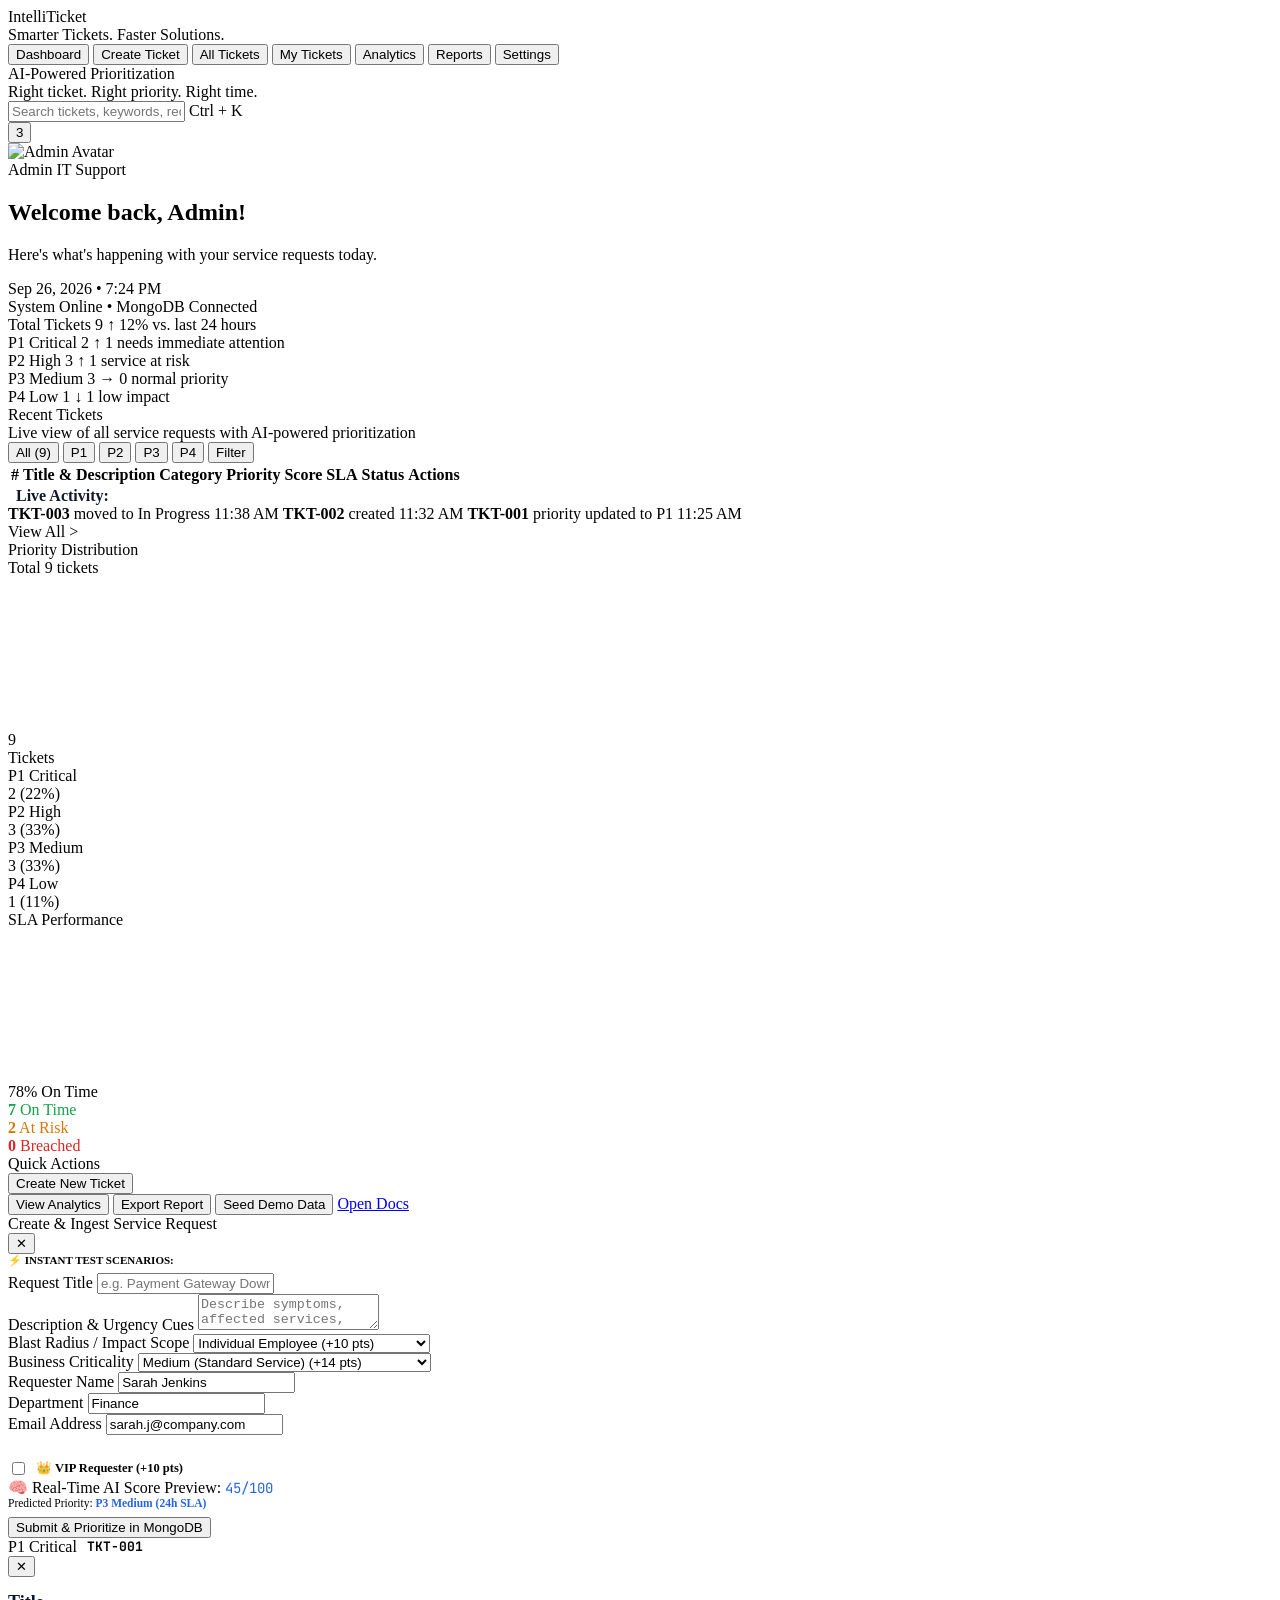
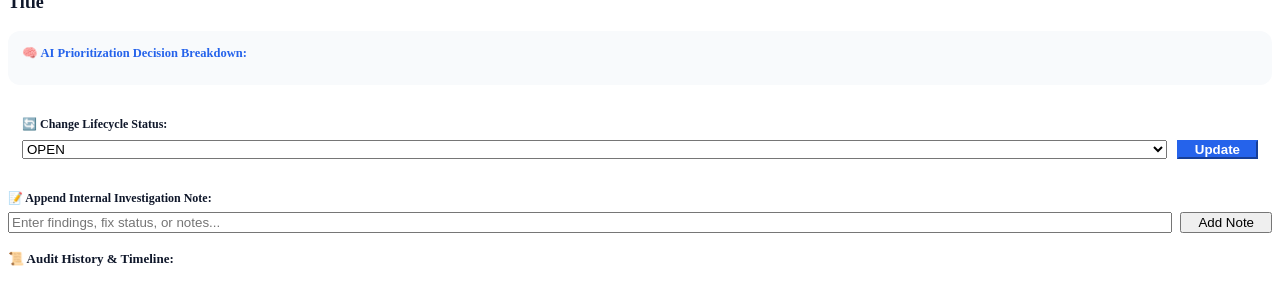
==== commit 413b0135: "added new task here" ====
--- a/app/static/index.html
+++ b/app/static/index.html
@@ -10,6 +10,9 @@
   <link rel="preconnect" href="https://fonts.gstatic.com" crossorigin>
   <link href="https://fonts.googleapis.com/css2?family=Plus+Jakarta+Sans:wght@400;500;600;700;800&family=JetBrains+Mono:wght@500;600;700&display=swap" rel="stylesheet">
   
+  <!-- Lucide Professional Vector Icons -->
+  <script src="https://cdn.jsdelivr.net/npm/lucide@latest/dist/umd/lucide.min.js"></script>
+
   <!-- Chart.js -->
   <script src="https://cdn.jsdelivr.net/npm/chart.js@4.4.1/dist/chart.umd.min.js"></script>
 
@@ -21,7 +24,9 @@
   <!-- Left Sidebar Navigation -->
   <aside class="sidebar">
     <div class="brand-logo-area">
-      <div class="brand-icon-box">⚡</div>
+      <div class="brand-icon-box">
+        <i data-lucide="zap"></i>
+      </div>
       <div>
         <div class="brand-name">IntelliTicket</div>
         <div class="brand-tagline">Smarter Tickets. Faster Solutions.</div>
@@ -30,38 +35,40 @@
 
     <nav class="sidebar-nav">
       <button class="nav-item active" onclick="switchSidebarTab('dashboard', this)">
-        <span class="nav-icon">🏠</span>
+        <span class="nav-icon"><i data-lucide="layout-dashboard"></i></span>
         <span>Dashboard</span>
       </button>
       <button class="nav-item" onclick="openCreateModal()">
-        <span class="nav-icon">➕</span>
+        <span class="nav-icon"><i data-lucide="plus"></i></span>
         <span>Create Ticket</span>
       </button>
       <button class="nav-item" onclick="setPriorityFilter('ALL'); switchSidebarTab('all_tickets', this);">
-        <span class="nav-icon">📋</span>
+        <span class="nav-icon"><i data-lucide="ticket"></i></span>
         <span>All Tickets</span>
       </button>
       <button class="nav-item" onclick="filterMyTickets(); switchSidebarTab('my_tickets', this);">
-        <span class="nav-icon">👤</span>
+        <span class="nav-icon"><i data-lucide="user"></i></span>
         <span>My Tickets</span>
       </button>
       <button class="nav-item" onclick="switchSidebarTab('analytics', this)">
-        <span class="nav-icon">📊</span>
+        <span class="nav-icon"><i data-lucide="bar-chart-3"></i></span>
         <span>Analytics</span>
       </button>
       <button class="nav-item" onclick="exportTicketsCSV()">
-        <span class="nav-icon">📄</span>
+        <span class="nav-icon"><i data-lucide="file-text"></i></span>
         <span>Reports</span>
       </button>
       <button class="nav-item" onclick="openSettingsModal()">
-        <span class="nav-icon">⚙️</span>
+        <span class="nav-icon"><i data-lucide="settings"></i></span>
         <span>Settings</span>
       </button>
     </nav>
 
     <!-- Bottom AI Widget in Sidebar -->
     <div class="sidebar-ai-widget">
-      <div class="ai-avatar-wrap">🤖</div>
+      <div class="ai-avatar-wrap">
+        <i data-lucide="sparkles"></i>
+      </div>
       <div class="ai-widget-title">AI-Powered Prioritization</div>
       <div class="ai-widget-desc">Right ticket. Right priority. Right time.</div>
     </div>
@@ -73,14 +80,14 @@
     <!-- Top Header Bar -->
     <header class="top-header">
       <div class="search-container">
-        <span class="search-icon">🔍</span>
+        <span class="search-icon"><i data-lucide="search"></i></span>
         <input type="text" id="global-search-input" class="search-input-field" placeholder="Search tickets, keywords, requester..." />
         <span class="shortcut-badge">Ctrl + K</span>
       </div>
 
       <div class="header-user-section">
         <button class="notification-bell-btn" title="3 unread SLA notifications" onclick="showNotificationToast()">
-          <span>🔔</span>
+          <i data-lucide="bell"></i>
           <span class="notification-count" id="header-notif-count">3</span>
         </button>
 
@@ -90,7 +97,7 @@
             <span class="user-name">Admin</span>
             <span class="user-role">IT Support</span>
           </div>
-          <span style="font-size: 12px; color: var(--text-muted);">▾</span>
+          <i data-lucide="chevron-down" style="width: 14px; height: 14px; color: var(--text-muted);"></i>
         </div>
       </div>
     </header>
@@ -102,7 +109,6 @@
       <section class="welcome-banner">
         <div>
           <h1 class="welcome-title">
-            <span>👋</span>
             <span>Welcome back, Admin!</span>
           </h1>
           <p class="welcome-subtitle">Here's what's happening with your service requests today.</p>
@@ -110,8 +116,8 @@
 
         <div class="welcome-status-group">
           <div class="datetime-display">
-            <span>📅</span>
-            <span id="current-datetime-str">Sep 26, 2025 • 11:42 AM</span>
+            <i data-lucide="calendar" style="width: 15px; height: 15px;"></i>
+            <span id="current-datetime-str">Sep 26, 2026 • 7:24 PM</span>
           </div>
           <div class="db-online-status" id="db-health-badge">
             <span class="online-dot"></span>
@@ -124,7 +130,9 @@
       <section class="kpi-row">
         <!-- 1. Total Tickets -->
         <div class="kpi-card">
-          <div class="kpi-icon-wrap kpi-icon-total">⚠️</div>
+          <div class="kpi-icon-wrap kpi-icon-total">
+            <i data-lucide="layers"></i>
+          </div>
           <div class="kpi-content">
             <span class="kpi-label">Total Tickets</span>
             <span class="kpi-number" id="kpi-total">9</span>
@@ -134,7 +142,9 @@
 
         <!-- 2. P1 Critical -->
         <div class="kpi-card">
-          <div class="kpi-icon-wrap kpi-icon-p1">🚨</div>
+          <div class="kpi-icon-wrap kpi-icon-p1">
+            <i data-lucide="alert-circle"></i>
+          </div>
           <div class="kpi-content">
             <span class="kpi-label">P1 Critical</span>
             <span class="kpi-number" id="kpi-p1">2</span>
@@ -144,7 +154,9 @@
 
         <!-- 3. P2 High -->
         <div class="kpi-card">
-          <div class="kpi-icon-wrap kpi-icon-p2">⚠️</div>
+          <div class="kpi-icon-wrap kpi-icon-p2">
+            <i data-lucide="alert-triangle"></i>
+          </div>
           <div class="kpi-content">
             <span class="kpi-label">P2 High</span>
             <span class="kpi-number" id="kpi-p2">3</span>
@@ -154,7 +166,9 @@
 
         <!-- 4. P3 Medium -->
         <div class="kpi-card">
-          <div class="kpi-icon-wrap kpi-icon-p3">ℹ️</div>
+          <div class="kpi-icon-wrap kpi-icon-p3">
+            <i data-lucide="info"></i>
+          </div>
           <div class="kpi-content">
             <span class="kpi-label">P3 Medium</span>
             <span class="kpi-number" id="kpi-p3">3</span>
@@ -164,7 +178,9 @@
 
         <!-- 5. P4 Low -->
         <div class="kpi-card">
-          <div class="kpi-icon-wrap kpi-icon-p4">⚪</div>
+          <div class="kpi-icon-wrap kpi-icon-p4">
+            <i data-lucide="minus-circle"></i>
+          </div>
           <div class="kpi-content">
             <span class="kpi-label">P4 Low</span>
             <span class="kpi-number" id="kpi-p4">1</span>
@@ -191,7 +207,7 @@
               <button class="filter-pill" data-filter="P3_MEDIUM" onclick="setPriorityFilter('P3_MEDIUM', this)">P3</button>
               <button class="filter-pill" data-filter="P4_LOW" onclick="setPriorityFilter('P4_LOW', this)">P4</button>
               <button class="btn-filter-dropdown" onclick="openCategoryFilterModal()">
-                <span>🌪️</span>
+                <i data-lucide="sliders-horizontal" style="width: 14px; height: 14px;"></i>
                 <span>Filter</span>
               </button>
             </div>
@@ -316,25 +332,25 @@
             <div class="widget-title">Quick Actions</div>
 
             <button class="btn-create-ticket-main" onclick="openCreateModal()">
-              <span>+</span>
+              <i data-lucide="plus" style="width: 16px; height: 16px;"></i>
               <span>Create New Ticket</span>
             </button>
 
             <div class="quick-actions-2x2">
               <button class="quick-action-btn" onclick="openAnalyticsModal()">
-                <span>📊</span>
+                <i data-lucide="bar-chart-2" style="width: 14px; height: 14px;"></i>
                 <span>View Analytics</span>
               </button>
               <button class="quick-action-btn" onclick="exportTicketsCSV()">
-                <span>📥</span>
+                <i data-lucide="download" style="width: 14px; height: 14px;"></i>
                 <span>Export Report</span>
               </button>
               <button class="quick-action-btn" id="btn-seed-fast" onclick="seedDatabaseDirect()">
-                <span>⚡</span>
+                <i data-lucide="database" style="width: 14px; height: 14px;"></i>
                 <span>Seed Demo Data</span>
               </button>
               <a href="/docs" target="_blank" class="quick-action-btn">
-                <span>📖</span>
+                <i data-lucide="book-open" style="width: 14px; height: 14px;"></i>
                 <span>Open Docs</span>
               </a>
             </div>
@@ -349,7 +365,10 @@
   <div class="modal-backdrop" id="modal-create-ticket" onclick="closeCreateModal()">
     <div class="modal-window" onclick="event.stopPropagation()">
       <div class="modal-header-row">
-        <div class="modal-title-bold">🚀 Create & Ingest Service Request</div>
+        <div class="modal-title-bold">
+          <i data-lucide="plus-circle" style="color:#2563eb; width:20px; height:20px;"></i>
+          <span>Create & Ingest Service Request</span>
+        </div>
         <button class="modal-close-btn" onclick="closeCreateModal()">✕</button>
       </div>
 
@@ -433,7 +452,8 @@
         </div>
 
         <button type="submit" class="btn-create-ticket-main" id="btn-submit-create" style="margin-top: 8px;">
-          <span>⚡ Submit & Prioritize in MongoDB</span>
+          <i data-lucide="zap" style="width: 16px; height: 16px;"></i>
+          <span>Submit & Prioritize in MongoDB</span>
         </button>
       </form>
     </div>
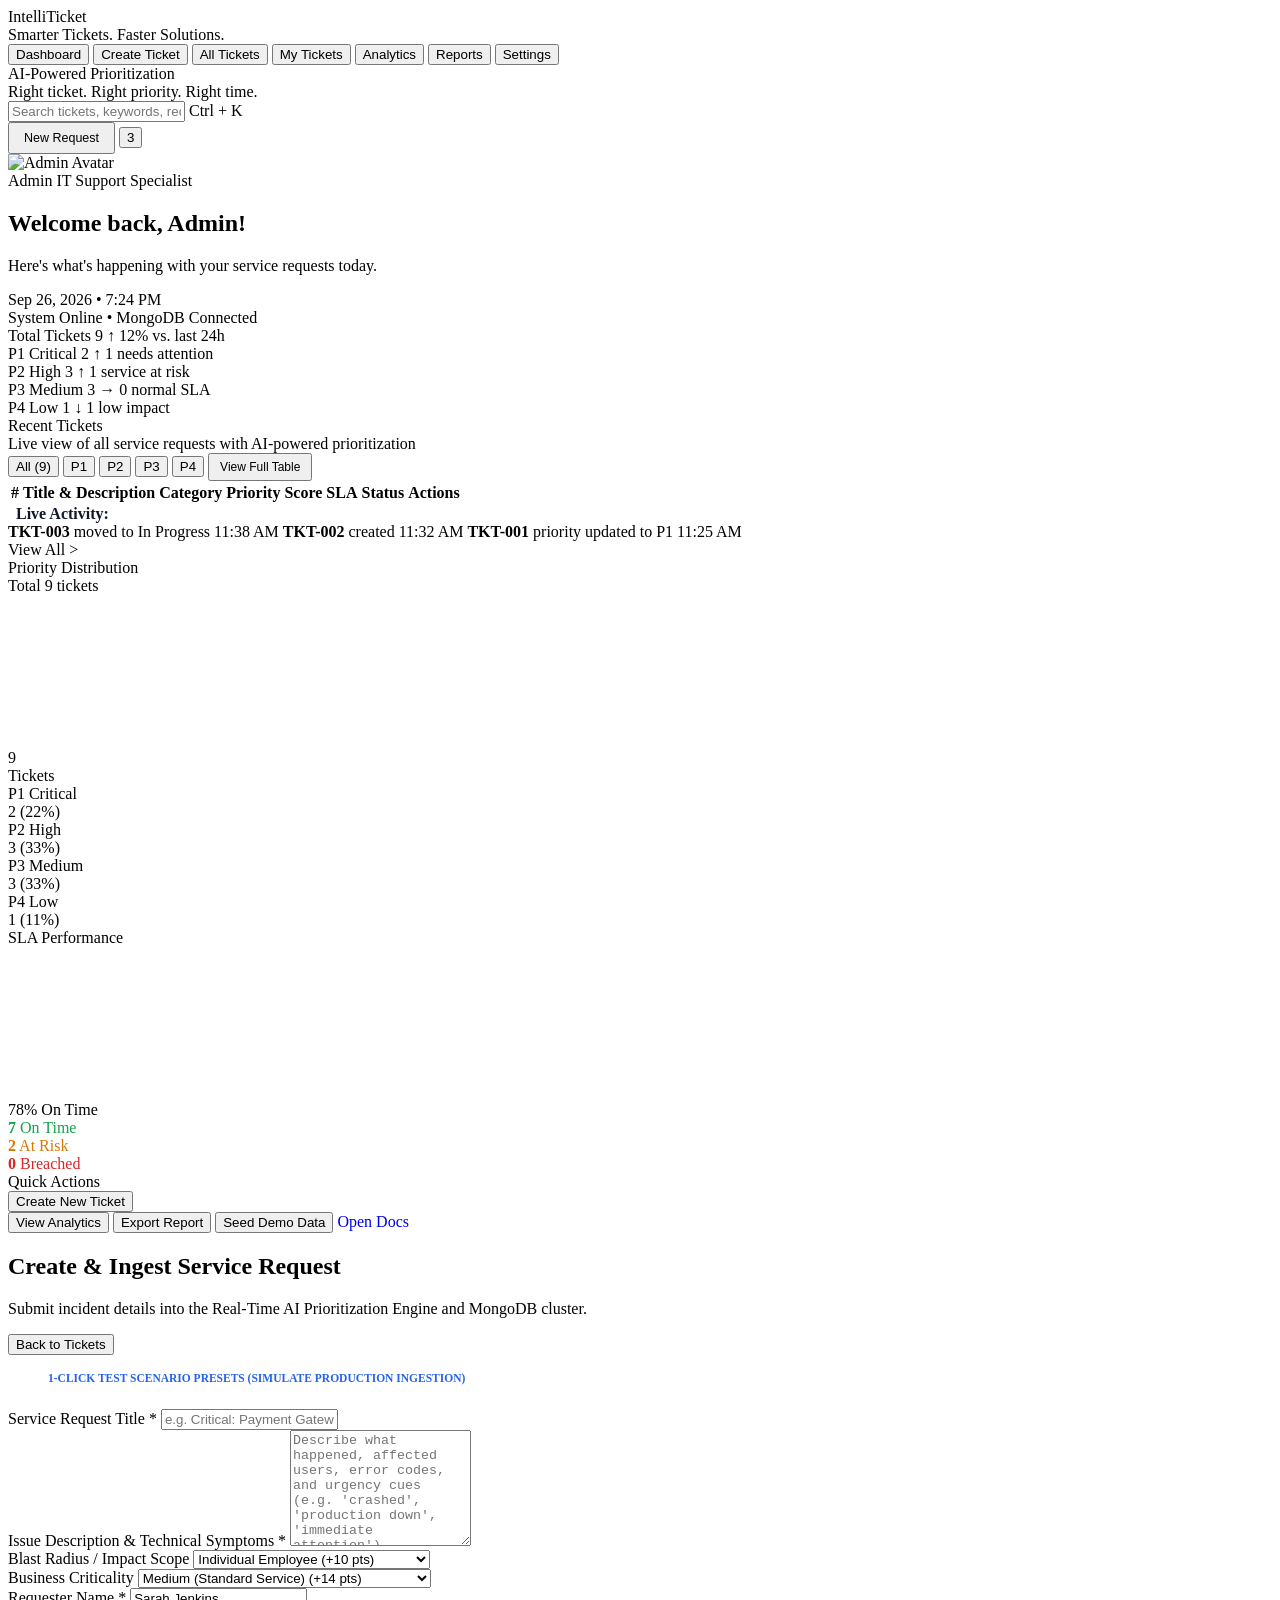
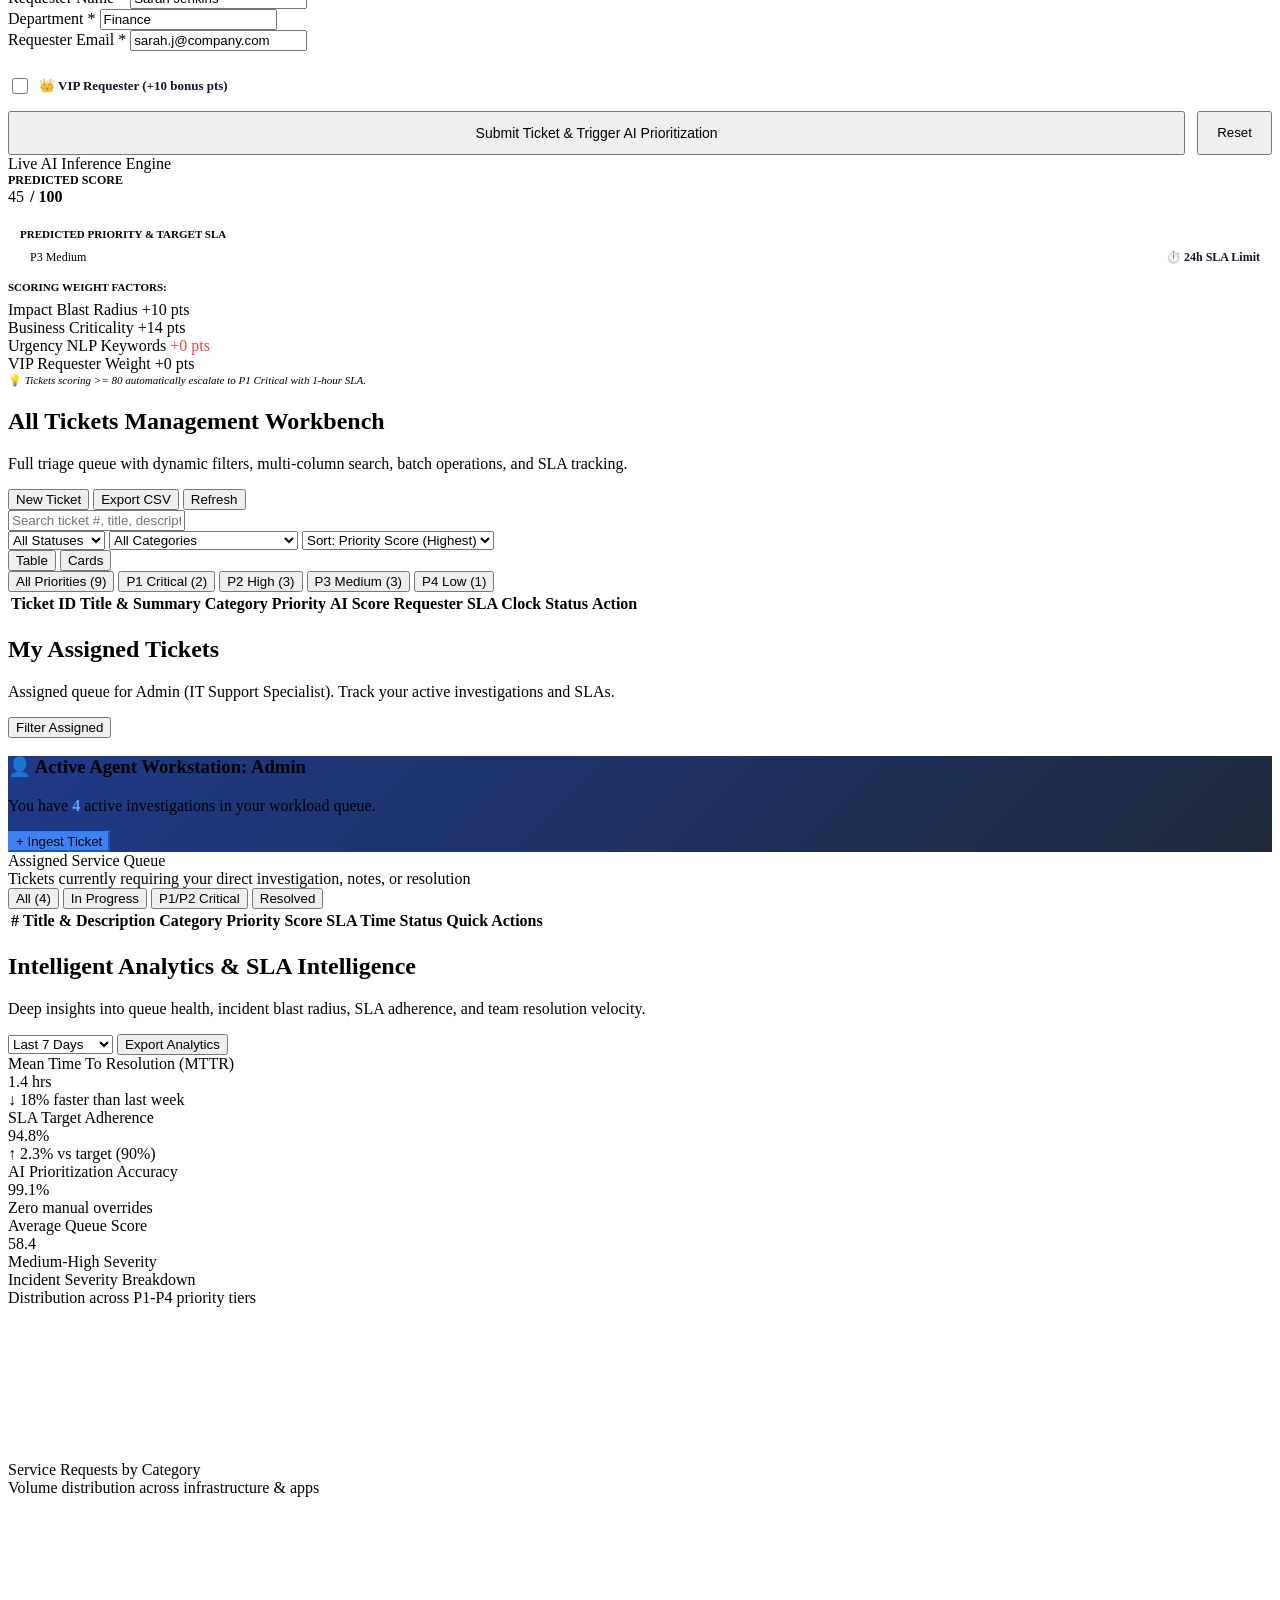
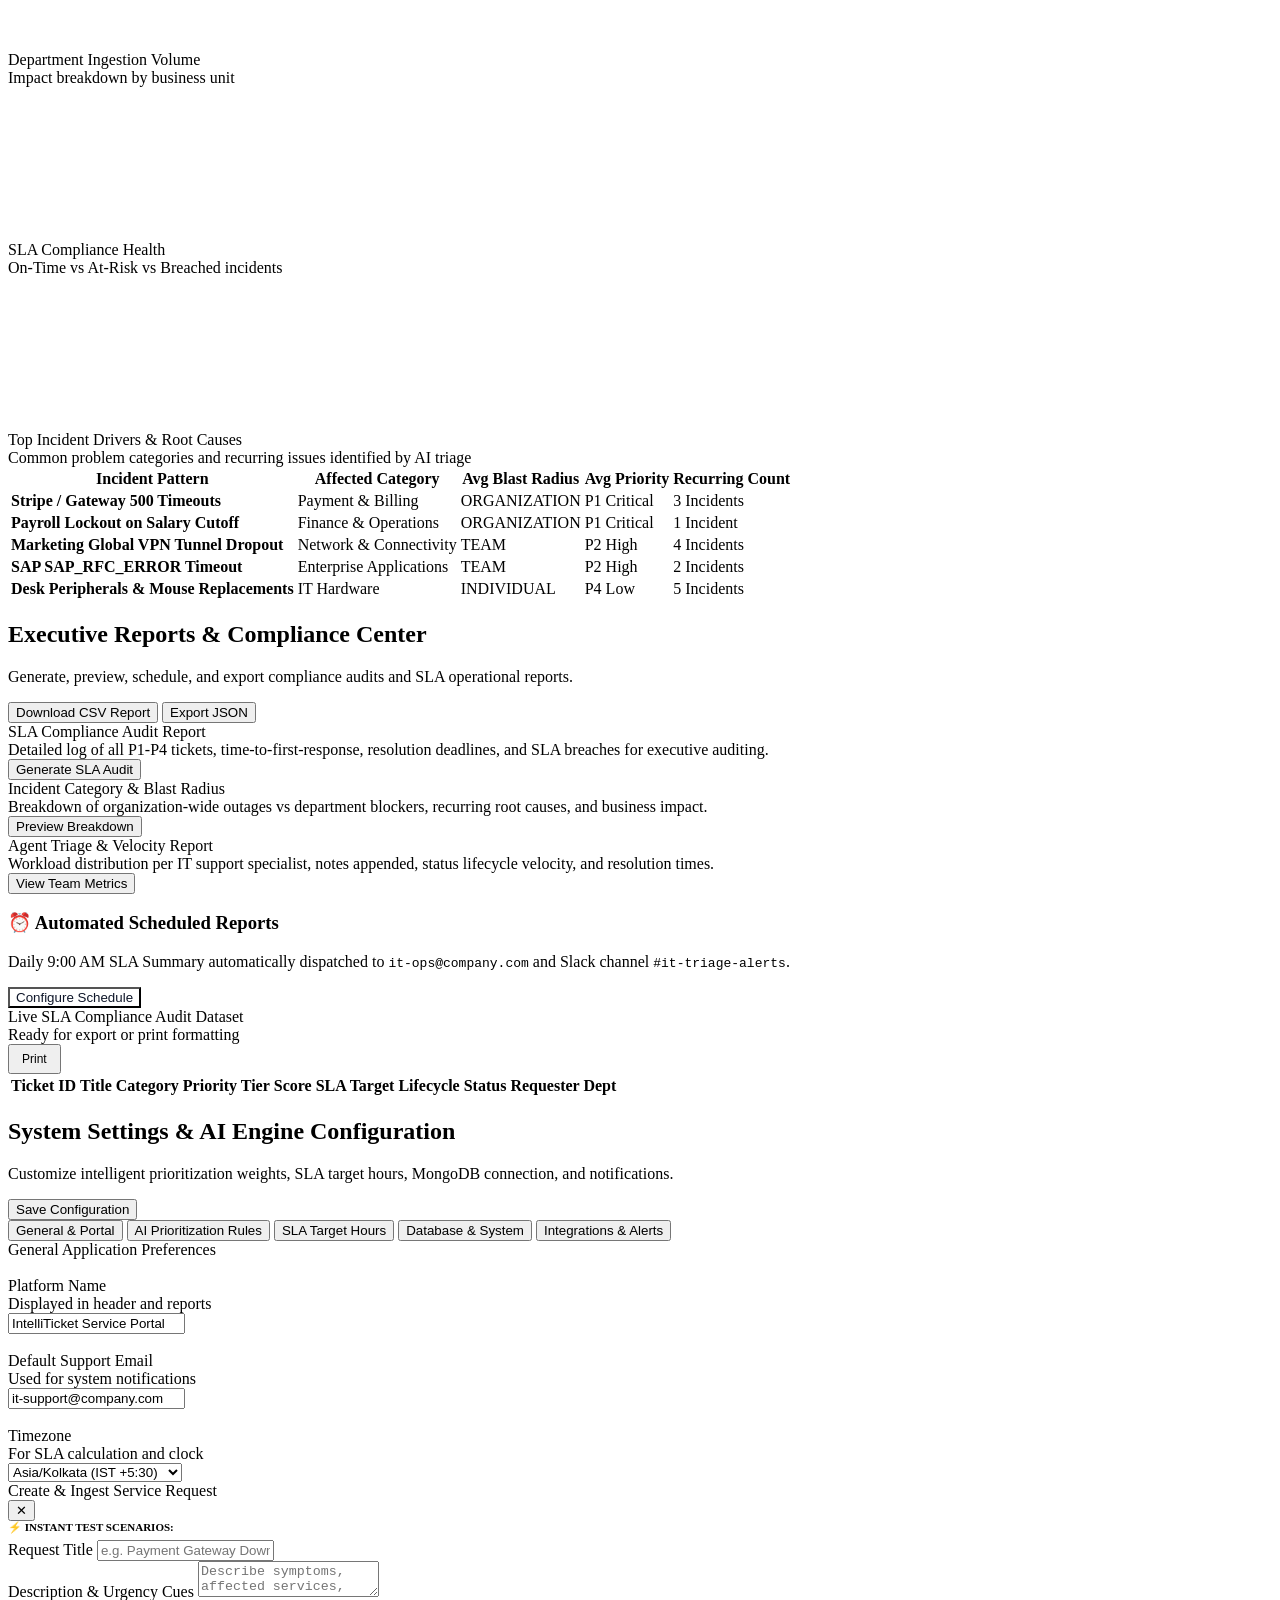
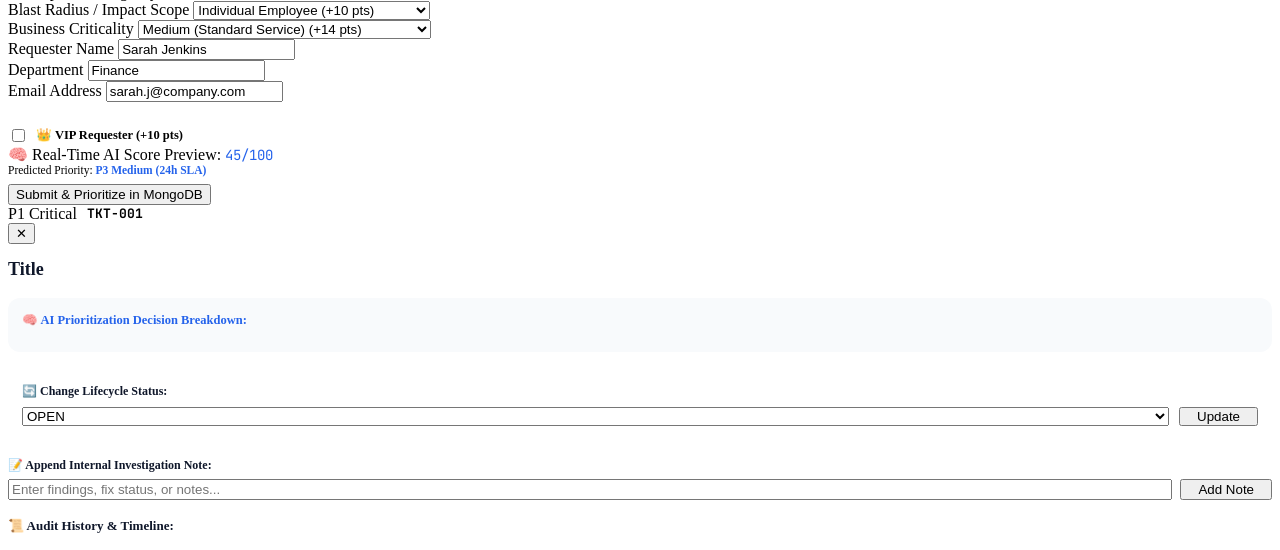
==== commit ecc09cae: "new changes is here" ====
--- a/app/static/index.html
+++ b/app/static/index.html
@@ -34,31 +34,31 @@
     </div>
 
     <nav class="sidebar-nav">
-      <button class="nav-item active" onclick="switchSidebarTab('dashboard', this)">
+      <button class="nav-item active" id="nav-dashboard" onclick="navigateToView('dashboard')">
         <span class="nav-icon"><i data-lucide="layout-dashboard"></i></span>
         <span>Dashboard</span>
       </button>
-      <button class="nav-item" onclick="openCreateModal()">
-        <span class="nav-icon"><i data-lucide="plus"></i></span>
+      <button class="nav-item" id="nav-create_ticket" onclick="navigateToView('create_ticket')">
+        <span class="nav-icon"><i data-lucide="plus-circle"></i></span>
         <span>Create Ticket</span>
       </button>
-      <button class="nav-item" onclick="setPriorityFilter('ALL'); switchSidebarTab('all_tickets', this);">
+      <button class="nav-item" id="nav-all_tickets" onclick="navigateToView('all_tickets')">
         <span class="nav-icon"><i data-lucide="ticket"></i></span>
         <span>All Tickets</span>
       </button>
-      <button class="nav-item" onclick="filterMyTickets(); switchSidebarTab('my_tickets', this);">
-        <span class="nav-icon"><i data-lucide="user"></i></span>
+      <button class="nav-item" id="nav-my_tickets" onclick="navigateToView('my_tickets')">
+        <span class="nav-icon"><i data-lucide="user-check"></i></span>
         <span>My Tickets</span>
       </button>
-      <button class="nav-item" onclick="switchSidebarTab('analytics', this)">
+      <button class="nav-item" id="nav-analytics" onclick="navigateToView('analytics')">
         <span class="nav-icon"><i data-lucide="bar-chart-3"></i></span>
         <span>Analytics</span>
       </button>
-      <button class="nav-item" onclick="exportTicketsCSV()">
+      <button class="nav-item" id="nav-reports" onclick="navigateToView('reports')">
         <span class="nav-icon"><i data-lucide="file-text"></i></span>
         <span>Reports</span>
       </button>
-      <button class="nav-item" onclick="openSettingsModal()">
+      <button class="nav-item" id="nav-settings" onclick="navigateToView('settings')">
         <span class="nav-icon"><i data-lucide="settings"></i></span>
         <span>Settings</span>
       </button>
@@ -81,139 +81,616 @@
     <header class="top-header">
       <div class="search-container">
         <span class="search-icon"><i data-lucide="search"></i></span>
-        <input type="text" id="global-search-input" class="search-input-field" placeholder="Search tickets, keywords, requester..." />
+        <input type="text" id="global-search-input" class="search-input-field" placeholder="Search tickets, keywords, requester, error codes..." />
         <span class="shortcut-badge">Ctrl + K</span>
       </div>
 
       <div class="header-user-section">
+        <button class="btn-primary" onclick="openCreateModal()" style="padding: 7px 14px; font-size: 12.5px;">
+          <i data-lucide="plus" style="width: 14px; height: 14px;"></i>
+          <span>New Request</span>
+        </button>
+
         <button class="notification-bell-btn" title="3 unread SLA notifications" onclick="showNotificationToast()">
           <i data-lucide="bell"></i>
           <span class="notification-count" id="header-notif-count">3</span>
         </button>
 
-        <div class="user-profile-box" onclick="openSettingsModal()">
+        <div class="user-profile-box" onclick="navigateToView('settings')">
           <img src="https://images.unsplash.com/photo-1534528741775-53994a69daeb?w=100&auto=format&fit=crop&q=80" alt="Admin Avatar" class="user-avatar" />
           <div class="user-info">
             <span class="user-name">Admin</span>
-            <span class="user-role">IT Support</span>
+            <span class="user-role">IT Support Specialist</span>
           </div>
           <i data-lucide="chevron-down" style="width: 14px; height: 14px; color: var(--text-muted);"></i>
         </div>
       </div>
     </header>
 
-    <!-- Page Body -->
+    <!-- Page Body Multi-View Container -->
     <main class="page-container">
       
-      <!-- Welcome Header Banner -->
-      <section class="welcome-banner">
-        <div>
-          <h1 class="welcome-title">
-            <span>Welcome back, Admin!</span>
-          </h1>
-          <p class="welcome-subtitle">Here's what's happening with your service requests today.</p>
-        </div>
-
-        <div class="welcome-status-group">
-          <div class="datetime-display">
-            <i data-lucide="calendar" style="width: 15px; height: 15px;"></i>
-            <span id="current-datetime-str">Sep 26, 2026 • 7:24 PM</span>
-          </div>
-          <div class="db-online-status" id="db-health-badge">
-            <span class="online-dot"></span>
-            <span>System Online • MongoDB Connected</span>
+      <!-- =======================================================
+           VIEW 1: DASHBOARD
+           ======================================================= -->
+      <section id="view-dashboard" class="app-view active">
+        <!-- Welcome Header Banner -->
+        <div class="welcome-banner">
+          <div>
+            <h1 class="welcome-title">
+              <span>Welcome back, Admin!</span>
+            </h1>
+            <p class="welcome-subtitle">Here's what's happening with your service requests today.</p>
+          </div>
+
+          <div class="welcome-status-group">
+            <div class="datetime-display">
+              <i data-lucide="calendar" style="width: 15px; height: 15px;"></i>
+              <span id="current-datetime-str">Sep 26, 2026 • 7:24 PM</span>
+            </div>
+            <div class="db-online-status" id="db-health-badge">
+              <span class="online-dot"></span>
+              <span>System Online • MongoDB Connected</span>
+            </div>
+          </div>
+        </div>
+
+        <!-- Top 5 Metric Cards Grid -->
+        <div class="kpi-row">
+          <!-- 1. Total Tickets -->
+          <div class="kpi-card" onclick="navigateToView('all_tickets')" style="cursor: pointer;">
+            <div class="kpi-icon-wrap kpi-icon-total">
+              <i data-lucide="layers"></i>
+            </div>
+            <div class="kpi-content">
+              <span class="kpi-label">Total Tickets</span>
+              <span class="kpi-number" id="kpi-total">9</span>
+              <span class="kpi-trend trend-up">↑ 12% <span style="color:var(--text-muted); font-weight:normal;">vs. last 24h</span></span>
+            </div>
+          </div>
+
+          <!-- 2. P1 Critical -->
+          <div class="kpi-card" onclick="setPriorityFilter('P1_CRITICAL'); navigateToView('all_tickets');" style="cursor: pointer;">
+            <div class="kpi-icon-wrap kpi-icon-p1">
+              <i data-lucide="alert-circle"></i>
+            </div>
+            <div class="kpi-content">
+              <span class="kpi-label">P1 Critical</span>
+              <span class="kpi-number" id="kpi-p1">2</span>
+              <span class="kpi-trend trend-up">↑ 1 <span style="color:var(--text-muted); font-weight:normal;">needs attention</span></span>
+            </div>
+          </div>
+
+          <!-- 3. P2 High -->
+          <div class="kpi-card" onclick="setPriorityFilter('P2_HIGH'); navigateToView('all_tickets');" style="cursor: pointer;">
+            <div class="kpi-icon-wrap kpi-icon-p2">
+              <i data-lucide="alert-triangle"></i>
+            </div>
+            <div class="kpi-content">
+              <span class="kpi-label">P2 High</span>
+              <span class="kpi-number" id="kpi-p2">3</span>
+              <span class="kpi-trend trend-up">↑ 1 <span style="color:var(--text-muted); font-weight:normal;">service at risk</span></span>
+            </div>
+          </div>
+
+          <!-- 4. P3 Medium -->
+          <div class="kpi-card" onclick="setPriorityFilter('P3_MEDIUM'); navigateToView('all_tickets');" style="cursor: pointer;">
+            <div class="kpi-icon-wrap kpi-icon-p3">
+              <i data-lucide="info"></i>
+            </div>
+            <div class="kpi-content">
+              <span class="kpi-label">P3 Medium</span>
+              <span class="kpi-number" id="kpi-p3">3</span>
+              <span class="kpi-trend trend-neutral">→ 0 <span style="color:var(--text-muted); font-weight:normal;">normal SLA</span></span>
+            </div>
+          </div>
+
+          <!-- 5. P4 Low -->
+          <div class="kpi-card" onclick="setPriorityFilter('P4_LOW'); navigateToView('all_tickets');" style="cursor: pointer;">
+            <div class="kpi-icon-wrap kpi-icon-p4">
+              <i data-lucide="minus-circle"></i>
+            </div>
+            <div class="kpi-content">
+              <span class="kpi-label">P4 Low</span>
+              <span class="kpi-number" id="kpi-p4">1</span>
+              <span class="kpi-trend trend-down">↓ 1 <span style="color:var(--text-muted); font-weight:normal;">low impact</span></span>
+            </div>
+          </div>
+        </div>
+
+        <!-- Main 2-Column Dashboard Layout -->
+        <div class="dashboard-grid">
+          
+          <!-- Left: Recent Tickets Table Panel -->
+          <div class="content-panel">
+            <div class="panel-header-row">
+              <div>
+                <div class="panel-title-text">Recent Tickets</div>
+                <div class="panel-desc-text">Live view of all service requests with AI-powered prioritization</div>
+              </div>
+
+              <div class="filter-pills-bar">
+                <button class="filter-pill active" data-filter="ALL" onclick="setPriorityFilter('ALL', this)">All (<span id="pill-all-count">9</span>)</button>
+                <button class="filter-pill" data-filter="P1_CRITICAL" onclick="setPriorityFilter('P1_CRITICAL', this)">P1</button>
+                <button class="filter-pill" data-filter="P2_HIGH" onclick="setPriorityFilter('P2_HIGH', this)">P2</button>
+                <button class="filter-pill" data-filter="P3_MEDIUM" onclick="setPriorityFilter('P3_MEDIUM', this)">P3</button>
+                <button class="filter-pill" data-filter="P4_LOW" onclick="setPriorityFilter('P4_LOW', this)">P4</button>
+                <button class="btn-secondary" style="padding: 5px 10px; font-size: 12px;" onclick="navigateToView('all_tickets')">
+                  <i data-lucide="arrow-right" style="width: 13px; height: 13px;"></i>
+                  <span>View Full Table</span>
+                </button>
+              </div>
+            </div>
+
+            <!-- Table Container -->
+            <div class="tickets-table-wrap">
+              <table class="tickets-table">
+                <thead>
+                  <tr>
+                    <th>#</th>
+                    <th>Title & Description</th>
+                    <th>Category</th>
+                    <th>Priority</th>
+                    <th>Score</th>
+                    <th>SLA</th>
+                    <th>Status</th>
+                    <th style="text-align: right;">Actions</th>
+                  </tr>
+                </thead>
+                <tbody id="tickets-table-body">
+                  <!-- Rendered dynamically via app.js -->
+                </tbody>
+              </table>
+            </div>
+
+            <!-- Live Activity Bar at bottom of table -->
+            <div class="live-activity-bar">
+              <div style="display: flex; align-items: center; gap: 8px;">
+                <span class="online-dot"></span>
+                <strong style="color: #0f172a;">Live Activity:</strong>
+              </div>
+              <div class="activity-stream" id="activity-stream-box">
+                <span class="activity-item-pill"><strong>TKT-003</strong> moved to In Progress <span style="color:var(--text-muted);">11:38 AM</span></span>
+                <span class="activity-item-pill"><strong>TKT-002</strong> created <span style="color:var(--text-muted);">11:32 AM</span></span>
+                <span class="activity-item-pill"><strong>TKT-001</strong> priority updated to P1 <span style="color:var(--text-muted);">11:25 AM</span></span>
+              </div>
+              <a class="activity-link-viewall" onclick="openAuditStreamModal()">View All &gt;</a>
+            </div>
+          </div>
+
+          <!-- Right: Analytics & Quick Actions Sidebar Widgets -->
+          <div class="right-widgets-column">
+            
+            <!-- 1. Priority Distribution Widget -->
+            <div class="widget-card">
+              <div class="widget-title">Priority Distribution</div>
+              <div class="widget-subtitle">Total <span id="dist-total-count">9</span> tickets</div>
+
+              <div class="donut-chart-box">
+                <canvas id="chart-priority-donut"></canvas>
+                <div class="donut-center-label">
+                  <div class="donut-count-big" id="donut-center-num">9</div>
+                  <div class="donut-sub-text">Tickets</div>
+                </div>
+              </div>
+
+              <div class="legend-list">
+                <div class="legend-row">
+                  <div class="legend-left">
+                    <span class="legend-color-dot" style="background:#ef4444;"></span>
+                    <span>P1 Critical</span>
+                  </div>
+                  <span class="legend-val-stat" id="legend-p1-stat">2 (22%)</span>
+                </div>
+                <div class="legend-row">
+                  <div class="legend-left">
+                    <span class="legend-color-dot" style="background:#f59e0b;"></span>
+                    <span>P2 High</span>
+                  </div>
+                  <span class="legend-val-stat" id="legend-p2-stat">3 (33%)</span>
+                </div>
+                <div class="legend-row">
+                  <div class="legend-left">
+                    <span class="legend-color-dot" style="background:#3b82f6;"></span>
+                    <span>P3 Medium</span>
+                  </div>
+                  <span class="legend-val-stat" id="legend-p3-stat">3 (33%)</span>
+                </div>
+                <div class="legend-row">
+                  <div class="legend-left">
+                    <span class="legend-color-dot" style="background:#64748b;"></span>
+                    <span>P4 Low</span>
+                  </div>
+                  <span class="legend-val-stat" id="legend-p4-stat">1 (11%)</span>
+                </div>
+              </div>
+            </div>
+
+            <!-- 2. SLA Performance Gauge Widget -->
+            <div class="widget-card">
+              <div class="widget-title">SLA Performance</div>
+
+              <div class="sla-gauge-container">
+                <div class="sla-circular-box">
+                  <canvas id="chart-sla-gauge"></canvas>
+                  <div class="sla-center-text">
+                    <span class="sla-pct-num" id="sla-pct-val">78%</span>
+                    <span class="sla-pct-label">On Time</span>
+                  </div>
+                </div>
+
+                <div class="sla-legend-items">
+                  <div class="sla-legend-item" style="color:#16a34a;">
+                    <span class="legend-color-dot" style="background:#16a34a;"></span>
+                    <span><strong id="sla-ontime-num">7</strong> On Time</span>
+                  </div>
+                  <div class="sla-legend-item" style="color:#d97706;">
+                    <span class="legend-color-dot" style="background:#f59e0b;"></span>
+                    <span><strong id="sla-atrisk-num">2</strong> At Risk</span>
+                  </div>
+                  <div class="sla-legend-item" style="color:#dc2626;">
+                    <span class="legend-color-dot" style="background:#ef4444;"></span>
+                    <span><strong id="sla-breached-num">0</strong> Breached</span>
+                  </div>
+                </div>
+              </div>
+            </div>
+
+            <!-- 3. Quick Actions Card -->
+            <div class="widget-card">
+              <div class="widget-title">Quick Actions</div>
+
+              <button class="btn-create-ticket-main" onclick="openCreateModal()">
+                <i data-lucide="plus" style="width: 16px; height: 16px;"></i>
+                <span>Create New Ticket</span>
+              </button>
+
+              <div class="quick-actions-2x2">
+                <button class="quick-action-btn" onclick="navigateToView('analytics')">
+                  <i data-lucide="bar-chart-2" style="width: 14px; height: 14px;"></i>
+                  <span>View Analytics</span>
+                </button>
+                <button class="quick-action-btn" onclick="exportTicketsCSV()">
+                  <i data-lucide="download" style="width: 14px; height: 14px;"></i>
+                  <span>Export Report</span>
+                </button>
+                <button class="quick-action-btn" id="btn-seed-fast" onclick="seedDatabaseDirect()">
+                  <i data-lucide="database" style="width: 14px; height: 14px;"></i>
+                  <span>Seed Demo Data</span>
+                </button>
+                <a href="/docs" target="_blank" class="quick-action-btn" style="text-decoration:none;">
+                  <i data-lucide="book-open" style="width: 14px; height: 14px;"></i>
+                  <span>Open Docs</span>
+                </a>
+              </div>
+            </div>
+
           </div>
         </div>
       </section>
 
-      <!-- Top 5 Metric Cards Grid -->
-      <section class="kpi-row">
-        <!-- 1. Total Tickets -->
-        <div class="kpi-card">
-          <div class="kpi-icon-wrap kpi-icon-total">
-            <i data-lucide="layers"></i>
-          </div>
-          <div class="kpi-content">
-            <span class="kpi-label">Total Tickets</span>
-            <span class="kpi-number" id="kpi-total">9</span>
-            <span class="kpi-trend trend-up">↑ 12% <span style="color:var(--text-muted); font-weight:normal;">vs. last 24 hours</span></span>
-          </div>
-        </div>
-
-        <!-- 2. P1 Critical -->
-        <div class="kpi-card">
-          <div class="kpi-icon-wrap kpi-icon-p1">
-            <i data-lucide="alert-circle"></i>
-          </div>
-          <div class="kpi-content">
-            <span class="kpi-label">P1 Critical</span>
-            <span class="kpi-number" id="kpi-p1">2</span>
-            <span class="kpi-trend trend-up">↑ 1 <span style="color:var(--text-muted); font-weight:normal;">needs immediate attention</span></span>
-          </div>
-        </div>
-
-        <!-- 3. P2 High -->
-        <div class="kpi-card">
-          <div class="kpi-icon-wrap kpi-icon-p2">
-            <i data-lucide="alert-triangle"></i>
-          </div>
-          <div class="kpi-content">
-            <span class="kpi-label">P2 High</span>
-            <span class="kpi-number" id="kpi-p2">3</span>
-            <span class="kpi-trend trend-up">↑ 1 <span style="color:var(--text-muted); font-weight:normal;">service at risk</span></span>
-          </div>
-        </div>
-
-        <!-- 4. P3 Medium -->
-        <div class="kpi-card">
-          <div class="kpi-icon-wrap kpi-icon-p3">
-            <i data-lucide="info"></i>
-          </div>
-          <div class="kpi-content">
-            <span class="kpi-label">P3 Medium</span>
-            <span class="kpi-number" id="kpi-p3">3</span>
-            <span class="kpi-trend trend-neutral">→ 0 <span style="color:var(--text-muted); font-weight:normal;">normal priority</span></span>
-          </div>
-        </div>
-
-        <!-- 5. P4 Low -->
-        <div class="kpi-card">
-          <div class="kpi-icon-wrap kpi-icon-p4">
-            <i data-lucide="minus-circle"></i>
-          </div>
-          <div class="kpi-content">
-            <span class="kpi-label">P4 Low</span>
-            <span class="kpi-number" id="kpi-p4">1</span>
-            <span class="kpi-trend trend-down">↓ 1 <span style="color:var(--text-muted); font-weight:normal;">low impact</span></span>
+      <!-- =======================================================
+           VIEW 2: CREATE TICKET STUDIO
+           ======================================================= -->
+      <section id="view-create_ticket" class="app-view">
+        <div class="view-header">
+          <div class="view-title-group">
+            <h1 class="view-title-main">
+              <i data-lucide="plus-circle"></i>
+              <span>Create & Ingest Service Request</span>
+            </h1>
+            <p class="view-subtitle-main">Submit incident details into the Real-Time AI Prioritization Engine and MongoDB cluster.</p>
+          </div>
+          <div class="view-header-actions">
+            <button class="btn-secondary" onclick="navigateToView('all_tickets')">
+              <i data-lucide="arrow-left" style="width: 14px; height: 14px;"></i>
+              <span>Back to Tickets</span>
+            </button>
+          </div>
+        </div>
+
+        <!-- 1-Click Instant Scenarios Bar -->
+        <div class="content-panel" style="padding: 16px 20px;">
+          <div style="font-size: 11.5px; font-weight: 800; color: #2563eb; margin-bottom: 8px; text-transform: uppercase; display:flex; align-items:center; gap:6px;">
+            <i data-lucide="sparkles" style="width:14px; height:14px;"></i>
+            <span>1-Click Test Scenario Presets (Simulate Production Ingestion)</span>
+          </div>
+          <div class="modal-presets-bar" id="studio-presets-container" style="margin-bottom:0; background:#ffffff;">
+            <!-- Rendered dynamically -->
+          </div>
+        </div>
+
+        <div class="create-studio-grid">
+          <!-- Left: Ingestion Form -->
+          <div class="studio-form-card">
+            <form id="form-studio-create" onsubmit="handleStudioSubmit(event)">
+              <div class="form-field-group">
+                <label class="form-label-txt">Service Request Title *</label>
+                <input type="text" class="form-input-ctrl" id="studio-ticket-title" required placeholder="e.g. Critical: Payment Gateway 500 Outage on Checkout" />
+              </div>
+
+              <div class="form-field-group">
+                <label class="form-label-txt">Issue Description & Technical Symptoms *</label>
+                <textarea class="form-textarea-ctrl" id="studio-ticket-desc" style="min-height: 110px;" required placeholder="Describe what happened, affected users, error codes, and urgency cues (e.g. 'crashed', 'production down', 'immediate attention')..."></textarea>
+              </div>
+
+              <div class="grid-cols-2">
+                <div class="form-field-group">
+                  <label class="form-label-txt">Blast Radius / Impact Scope</label>
+                  <select class="form-select-ctrl" id="studio-ticket-scope">
+                    <option value="ORGANIZATION">Organization-Wide Outage (+30 pts)</option>
+                    <option value="TEAM">Team / Department (+20 pts)</option>
+                    <option value="INDIVIDUAL" selected>Individual Employee (+10 pts)</option>
+                  </select>
+                </div>
+
+                <div class="form-field-group">
+                  <label class="form-label-txt">Business Criticality</label>
+                  <select class="form-select-ctrl" id="studio-ticket-crit">
+                    <option value="SEVERE">Severe (Revenue/Security Stopped) (+30 pts)</option>
+                    <option value="HIGH">High (Key Workflow Blocked) (+22 pts)</option>
+                    <option value="MEDIUM" selected>Medium (Standard Service) (+14 pts)</option>
+                    <option value="LOW">Low (Trivial / Cosmetic) (+5 pts)</option>
+                  </select>
+                </div>
+              </div>
+
+              <div class="grid-cols-2">
+                <div class="form-field-group">
+                  <label class="form-label-txt">Requester Name *</label>
+                  <input type="text" class="form-input-ctrl" id="studio-ticket-req-name" required value="Sarah Jenkins" />
+                </div>
+                <div class="form-field-group">
+                  <label class="form-label-txt">Department *</label>
+                  <input type="text" class="form-input-ctrl" id="studio-ticket-req-dept" required value="Finance" />
+                </div>
+              </div>
+
+              <div class="grid-cols-2">
+                <div class="form-field-group">
+                  <label class="form-label-txt">Requester Email *</label>
+                  <input type="email" class="form-input-ctrl" id="studio-ticket-req-email" required value="sarah.j@company.com" />
+                </div>
+                <div class="form-field-group" style="display: flex; align-items: center; padding-top: 24px;">
+                  <label style="display: flex; align-items: center; gap: 8px; font-size: 13px; font-weight: 700; cursor: pointer; color: #0f172a;">
+                    <input type="checkbox" id="studio-ticket-vip" style="width: 16px; height: 16px;" />
+                    <span>👑 VIP Requester (+10 bonus pts)</span>
+                  </label>
+                </div>
+              </div>
+
+              <div style="display: flex; gap: 12px; margin-top: 14px;">
+                <button type="submit" class="btn-primary" id="btn-studio-submit" style="padding: 12px 24px; font-size: 14px; flex: 1; justify-content: center;">
+                  <i data-lucide="zap" style="width: 16px; height: 16px;"></i>
+                  <span>Submit Ticket & Trigger AI Prioritization</span>
+                </button>
+                <button type="button" class="btn-secondary" onclick="resetStudioForm()" style="padding: 12px 18px;">
+                  Reset
+                </button>
+              </div>
+            </form>
+          </div>
+
+          <!-- Right: AI Scoring Simulator Sidebar -->
+          <div class="ai-engine-sidebar-card">
+            <div class="ai-engine-badge-top">
+              <i data-lucide="cpu" style="width: 14px; height: 14px;"></i>
+              <span>Live AI Inference Engine</span>
+            </div>
+
+            <div>
+              <div style="font-size: 12px; font-weight: 700; color: var(--text-muted);">PREDICTED SCORE</div>
+              <div style="display: flex; align-items: baseline; gap: 6px;">
+                <span class="score-display-huge" id="studio-score-huge">45</span>
+                <span style="font-size: 16px; font-weight: 700; color: var(--text-muted);">/ 100</span>
+              </div>
+            </div>
+
+            <div class="score-progress-track" style="height: 10px;">
+              <div class="score-progress-bar" id="studio-score-bar" style="width: 45%;"></div>
+            </div>
+
+            <div style="background: #ffffff; border: 1px solid var(--border-color); border-radius: 12px; padding: 12px;">
+              <div style="font-size: 11px; font-weight: 800; color: var(--text-muted); text-transform: uppercase; margin-bottom: 6px;">
+                Predicted Priority & Target SLA
+              </div>
+              <div style="display: flex; align-items: center; justify-content: space-between;">
+                <span class="badge-pill-priority P3_MEDIUM" id="studio-priority-pill" style="font-size: 12px; padding: 4px 10px;">P3 Medium</span>
+                <span style="font-size: 12px; font-weight: 700; color: #0f172a;" id="studio-sla-target-text">⏱️ 24h SLA Limit</span>
+              </div>
+            </div>
+
+            <div>
+              <div style="font-size: 11px; font-weight: 800; color: var(--text-muted); text-transform: uppercase; margin-bottom: 8px;">
+                Scoring Weight Factors:
+              </div>
+              <div class="score-factor-row">
+                <span>Impact Blast Radius</span>
+                <span class="score-factor-val" id="factor-blast">+10 pts</span>
+              </div>
+              <div class="score-factor-row">
+                <span>Business Criticality</span>
+                <span class="score-factor-val" id="factor-crit">+14 pts</span>
+              </div>
+              <div class="score-factor-row">
+                <span>Urgency NLP Keywords</span>
+                <span class="score-factor-val" id="factor-nlp" style="color:#ef4444;">+0 pts</span>
+              </div>
+              <div class="score-factor-row">
+                <span>VIP Requester Weight</span>
+                <span class="score-factor-val" id="factor-vip">+0 pts</span>
+              </div>
+            </div>
+
+            <div style="font-size: 11px; color: var(--text-muted); line-height: 1.4;">
+              💡 <em>Tickets scoring &gt;= 80 automatically escalate to P1 Critical with 1-hour SLA.</em>
+            </div>
           </div>
         </div>
       </section>
 
-      <!-- Main 2-Column Dashboard Layout -->
-      <section class="dashboard-grid">
-        
-        <!-- Left: Recent Tickets Table Panel -->
+      <!-- =======================================================
+           VIEW 3: ALL TICKETS WORKBENCH
+           ======================================================= -->
+      <section id="view-all_tickets" class="app-view">
+        <div class="view-header">
+          <div class="view-title-group">
+            <h1 class="view-title-main">
+              <i data-lucide="ticket"></i>
+              <span>All Tickets Management Workbench</span>
+            </h1>
+            <p class="view-subtitle-main">Full triage queue with dynamic filters, multi-column search, batch operations, and SLA tracking.</p>
+          </div>
+          <div class="view-header-actions">
+            <button class="btn-primary" onclick="openCreateModal()">
+              <i data-lucide="plus" style="width: 14px; height: 14px;"></i>
+              <span>New Ticket</span>
+            </button>
+            <button class="btn-secondary" onclick="exportTicketsCSV()">
+              <i data-lucide="download" style="width: 14px; height: 14px;"></i>
+              <span>Export CSV</span>
+            </button>
+            <button class="btn-secondary" onclick="loadData(true)">
+              <i data-lucide="refresh-cw" style="width: 14px; height: 14px;"></i>
+              <span>Refresh</span>
+            </button>
+          </div>
+        </div>
+
+        <!-- Comprehensive Filter Controls -->
+        <div class="tickets-control-bar">
+          <div class="control-bar-top-row">
+            <div class="control-search-wrap">
+              <span class="search-icon"><i data-lucide="search"></i></span>
+              <input type="text" id="all-tickets-search" class="search-input-field" placeholder="Search ticket #, title, description, requester..." oninput="handleAllTicketsSearch(this.value)" />
+            </div>
+
+            <div class="control-filters-group">
+              <select class="filter-select" id="all-filter-status" onchange="handleAllTicketsFilterChange()">
+                <option value="ALL">All Statuses</option>
+                <option value="OPEN">Open</option>
+                <option value="IN_PROGRESS">In Progress</option>
+                <option value="PENDING_INFO">Pending Info</option>
+                <option value="ESCALATED">Escalated</option>
+                <option value="RESOLVED">Resolved</option>
+              </select>
+
+              <select class="filter-select" id="all-filter-category" onchange="handleAllTicketsFilterChange()">
+                <option value="ALL">All Categories</option>
+                <option value="Payment & Billing">Payment & Billing</option>
+                <option value="Finance & Operations">Finance & Operations</option>
+                <option value="Network & Connectivity">Network & Connectivity</option>
+                <option value="Enterprise Applications">Enterprise Applications</option>
+                <option value="IT Hardware & Workstations">IT Hardware & Workstations</option>
+                <option value="Identity & Security">Identity & Security</option>
+              </select>
+
+              <select class="filter-select" id="all-filter-sort" onchange="handleAllTicketsSortChange(this.value)">
+                <option value="priority_desc">Sort: Priority Score (Highest)</option>
+                <option value="newest">Sort: Newest First</option>
+                <option value="sla_urgent">Sort: Urgent SLA Deadline</option>
+              </select>
+
+              <div class="view-mode-toggle">
+                <button class="view-mode-btn active" id="btn-view-table" onclick="setAllTicketsLayout('table')">
+                  <i data-lucide="table"></i>
+                  <span>Table</span>
+                </button>
+                <button class="view-mode-btn" id="btn-view-kanban" onclick="setAllTicketsLayout('kanban')">
+                  <i data-lucide="grid"></i>
+                  <span>Cards</span>
+                </button>
+              </div>
+            </div>
+          </div>
+
+          <div class="filter-pills-bar">
+            <button class="filter-pill active" data-filter="ALL" onclick="setPriorityFilter('ALL', this)">All Priorities (<span id="all-tab-total-cnt">9</span>)</button>
+            <button class="filter-pill" data-filter="P1_CRITICAL" onclick="setPriorityFilter('P1_CRITICAL', this)">P1 Critical (<span id="all-tab-p1-cnt">2</span>)</button>
+            <button class="filter-pill" data-filter="P2_HIGH" onclick="setPriorityFilter('P2_HIGH', this)">P2 High (<span id="all-tab-p2-cnt">3</span>)</button>
+            <button class="filter-pill" data-filter="P3_MEDIUM" onclick="setPriorityFilter('P3_MEDIUM', this)">P3 Medium (<span id="all-tab-p3-cnt">3</span>)</button>
+            <button class="filter-pill" data-filter="P4_LOW" onclick="setPriorityFilter('P4_LOW', this)">P4 Low (<span id="all-tab-p4-cnt">1</span>)</button>
+          </div>
+        </div>
+
+        <!-- Table View Display -->
+        <div id="all-tickets-table-container" class="content-panel">
+          <div class="tickets-table-wrap">
+            <table class="tickets-table">
+              <thead>
+                <tr>
+                  <th>Ticket ID</th>
+                  <th>Title & Summary</th>
+                  <th>Category</th>
+                  <th>Priority</th>
+                  <th>AI Score</th>
+                  <th>Requester</th>
+                  <th>SLA Clock</th>
+                  <th>Status</th>
+                  <th style="text-align: right;">Action</th>
+                </tr>
+              </thead>
+              <tbody id="all-tickets-tbody">
+                <!-- Rendered dynamically via app.js -->
+              </tbody>
+            </table>
+          </div>
+        </div>
+
+        <!-- Kanban Cards View Display -->
+        <div id="all-tickets-kanban-container" class="kanban-grid" style="display: none;">
+          <!-- Rendered dynamically via app.js -->
+        </div>
+      </section>
+
+      <!-- =======================================================
+           VIEW 4: MY TICKETS
+           ======================================================= -->
+      <section id="view-my_tickets" class="app-view">
+        <div class="view-header">
+          <div class="view-title-group">
+            <h1 class="view-title-main">
+              <i data-lucide="user-check"></i>
+              <span>My Assigned Tickets</span>
+            </h1>
+            <p class="view-subtitle-main">Assigned queue for Admin (IT Support Specialist). Track your active investigations and SLAs.</p>
+          </div>
+          <div class="view-header-actions">
+            <button class="btn-secondary" onclick="filterMyTickets(); showToastNotification('Showing tickets assigned to you', 'info');">
+              <i data-lucide="filter" style="width: 14px; height: 14px;"></i>
+              <span>Filter Assigned</span>
+            </button>
+          </div>
+        </div>
+
+        <!-- My Queue Summary Banner -->
+        <div class="schedule-banner" style="background: linear-gradient(135deg, #1e3a8a, #1e293b);">
+          <div class="schedule-banner-text">
+            <h3>👤 Active Agent Workstation: Admin</h3>
+            <p>You have <strong style="color:#60a5fa;" id="my-active-count">4</strong> active investigations in your workload queue.</p>
+          </div>
+          <div style="display: flex; gap: 10px;">
+            <button class="btn-primary" style="background:#3b82f6; border-color:#3b82f6;" onclick="openCreateModal()">
+              + Ingest Ticket
+            </button>
+          </div>
+        </div>
+
+        <!-- My Tickets Table Panel -->
         <div class="content-panel">
           <div class="panel-header-row">
             <div>
-              <div class="panel-title-text">Recent Tickets</div>
-              <div class="panel-desc-text">Live view of all service requests with AI-powered prioritization</div>
-            </div>
-
+              <div class="panel-title-text">Assigned Service Queue</div>
+              <div class="panel-desc-text">Tickets currently requiring your direct investigation, notes, or resolution</div>
+            </div>
             <div class="filter-pills-bar">
-              <button class="filter-pill active" data-filter="ALL" onclick="setPriorityFilter('ALL', this)">All (<span id="pill-all-count">9</span>)</button>
-              <button class="filter-pill" data-filter="P1_CRITICAL" onclick="setPriorityFilter('P1_CRITICAL', this)">P1</button>
-              <button class="filter-pill" data-filter="P2_HIGH" onclick="setPriorityFilter('P2_HIGH', this)">P2</button>
-              <button class="filter-pill" data-filter="P3_MEDIUM" onclick="setPriorityFilter('P3_MEDIUM', this)">P3</button>
-              <button class="filter-pill" data-filter="P4_LOW" onclick="setPriorityFilter('P4_LOW', this)">P4</button>
-              <button class="btn-filter-dropdown" onclick="openCategoryFilterModal()">
-                <i data-lucide="sliders-horizontal" style="width: 14px; height: 14px;"></i>
-                <span>Filter</span>
-              </button>
-            </div>
-          </div>
-
-          <!-- Table Container -->
+              <button class="filter-pill active" onclick="filterMyTicketsSubTab('ALL', this)">All (<span id="my-tab-all-cnt">4</span>)</button>
+              <button class="filter-pill" onclick="filterMyTicketsSubTab('IN_PROGRESS', this)">In Progress</button>
+              <button class="filter-pill" onclick="filterMyTicketsSubTab('CRITICAL', this)">P1/P2 Critical</button>
+              <button class="filter-pill" onclick="filterMyTicketsSubTab('RESOLVED', this)">Resolved</button>
+            </div>
+          </div>
+
           <div class="tickets-table-wrap">
             <table class="tickets-table">
               <thead>
@@ -223,141 +700,522 @@
                   <th>Category</th>
                   <th>Priority</th>
                   <th>Score</th>
-                  <th>SLA</th>
+                  <th>SLA Time</th>
                   <th>Status</th>
-                  <th style="text-align: right;">Actions</th>
+                  <th style="text-align: right;">Quick Actions</th>
                 </tr>
               </thead>
-              <tbody id="tickets-table-body">
-                <!-- Rendered dynamically via app.js -->
+              <tbody id="my-tickets-tbody">
+                <!-- Rendered dynamically -->
               </tbody>
             </table>
           </div>
-
-          <!-- Live Activity Bar at bottom of table -->
-          <div class="live-activity-bar">
-            <div style="display: flex; align-items: center; gap: 8px;">
-              <span class="online-dot"></span>
-              <strong style="color: #0f172a;">Live Activity:</strong>
-            </div>
-            <div class="activity-stream" id="activity-stream-box">
-              <span class="activity-item-pill"><strong>TKT-003</strong> moved to In Progress <span style="color:var(--text-muted);">11:38 AM</span></span>
-              <span class="activity-item-pill"><strong>TKT-002</strong> created <span style="color:var(--text-muted);">11:32 AM</span></span>
-              <span class="activity-item-pill"><strong>TKT-001</strong> priority updated to P1 <span style="color:var(--text-muted);">11:25 AM</span></span>
-            </div>
-            <a class="activity-link-viewall" onclick="openAuditStreamModal()">View All &gt;</a>
-          </div>
-        </div>
-
-        <!-- Right: Analytics & Quick Actions Sidebar Widgets -->
-        <div class="right-widgets-column">
-          
-          <!-- 1. Priority Distribution Widget -->
-          <div class="widget-card">
-            <div class="widget-title">Priority Distribution</div>
-            <div class="widget-subtitle">Total <span id="dist-total-count">9</span> tickets</div>
-
-            <div class="donut-chart-box">
-              <canvas id="chart-priority-donut"></canvas>
-              <div class="donut-center-label">
-                <div class="donut-count-big" id="donut-center-num">9</div>
-                <div class="donut-sub-text">Tickets</div>
-              </div>
-            </div>
-
-            <div class="legend-list">
-              <div class="legend-row">
-                <div class="legend-left">
-                  <span class="legend-color-dot" style="background:#ef4444;"></span>
-                  <span>P1 Critical</span>
-                </div>
-                <span class="legend-val-stat" id="legend-p1-stat">2 (22%)</span>
-              </div>
-              <div class="legend-row">
-                <div class="legend-left">
-                  <span class="legend-color-dot" style="background:#f59e0b;"></span>
-                  <span>P2 High</span>
-                </div>
-                <span class="legend-val-stat" id="legend-p2-stat">3 (33%)</span>
-              </div>
-              <div class="legend-row">
-                <div class="legend-left">
-                  <span class="legend-color-dot" style="background:#3b82f6;"></span>
-                  <span>P3 Medium</span>
-                </div>
-                <span class="legend-val-stat" id="legend-p3-stat">3 (33%)</span>
-              </div>
-              <div class="legend-row">
-                <div class="legend-left">
-                  <span class="legend-color-dot" style="background:#64748b;"></span>
-                  <span>P4 Low</span>
-                </div>
-                <span class="legend-val-stat" id="legend-p4-stat">1 (11%)</span>
-              </div>
-            </div>
-          </div>
-
-          <!-- 2. SLA Performance Gauge Widget -->
-          <div class="widget-card">
-            <div class="widget-title">SLA Performance</div>
-
-            <div class="sla-gauge-container">
-              <div class="sla-circular-box">
-                <canvas id="chart-sla-gauge"></canvas>
-                <div class="sla-center-text">
-                  <span class="sla-pct-num" id="sla-pct-val">78%</span>
-                  <span class="sla-pct-label">On Time</span>
-                </div>
-              </div>
-
-              <div class="sla-legend-items">
-                <div class="sla-legend-item" style="color:#16a34a;">
-                  <span class="legend-color-dot" style="background:#16a34a;"></span>
-                  <span><strong id="sla-ontime-num">7</strong> On Time</span>
-                </div>
-                <div class="sla-legend-item" style="color:#d97706;">
-                  <span class="legend-color-dot" style="background:#f59e0b;"></span>
-                  <span><strong id="sla-atrisk-num">2</strong> At Risk</span>
-                </div>
-                <div class="sla-legend-item" style="color:#dc2626;">
-                  <span class="legend-color-dot" style="background:#ef4444;"></span>
-                  <span><strong id="sla-breached-num">0</strong> Breached</span>
-                </div>
-              </div>
-            </div>
-          </div>
-
-          <!-- 3. Quick Actions Card -->
-          <div class="widget-card">
-            <div class="widget-title">Quick Actions</div>
-
-            <button class="btn-create-ticket-main" onclick="openCreateModal()">
-              <i data-lucide="plus" style="width: 16px; height: 16px;"></i>
-              <span>Create New Ticket</span>
-            </button>
-
-            <div class="quick-actions-2x2">
-              <button class="quick-action-btn" onclick="openAnalyticsModal()">
-                <i data-lucide="bar-chart-2" style="width: 14px; height: 14px;"></i>
-                <span>View Analytics</span>
+        </div>
+      </section>
+
+      <!-- =======================================================
+           VIEW 5: ANALYTICS
+           ======================================================= -->
+      <section id="view-analytics" class="app-view">
+        <div class="view-header">
+          <div class="view-title-group">
+            <h1 class="view-title-main">
+              <i data-lucide="bar-chart-3"></i>
+              <span>Intelligent Analytics & SLA Intelligence</span>
+            </h1>
+            <p class="view-subtitle-main">Deep insights into queue health, incident blast radius, SLA adherence, and team resolution velocity.</p>
+          </div>
+          <div class="view-header-actions">
+            <select class="filter-select" id="analytics-timeframe" onchange="renderAnalyticsView()">
+              <option value="24h">Last 24 Hours</option>
+              <option value="7d" selected>Last 7 Days</option>
+              <option value="30d">Last 30 Days</option>
+              <option value="all">All Time</option>
+            </select>
+            <button class="btn-secondary" onclick="exportTicketsCSV()">
+              <i data-lucide="download" style="width: 14px; height: 14px;"></i>
+              <span>Export Analytics</span>
+            </button>
+          </div>
+        </div>
+
+        <!-- 4 Top Analytics KPIs -->
+        <div class="analytics-kpis-grid">
+          <div class="analytics-kpi-card">
+            <div class="analytics-kpi-header">
+              <span>Mean Time To Resolution (MTTR)</span>
+              <i data-lucide="clock" style="color:#2563eb; width:18px; height:18px;"></i>
+            </div>
+            <div class="analytics-kpi-val">1.4 hrs</div>
+            <span class="kpi-trend trend-up">↓ 18% faster than last week</span>
+          </div>
+
+          <div class="analytics-kpi-card">
+            <div class="analytics-kpi-header">
+              <span>SLA Target Adherence</span>
+              <i data-lucide="check-circle" style="color:#16a34a; width:18px; height:18px;"></i>
+            </div>
+            <div class="analytics-kpi-val" id="analytics-sla-val">94.8%</div>
+            <span class="kpi-trend trend-up">↑ 2.3% vs target (90%)</span>
+          </div>
+
+          <div class="analytics-kpi-card">
+            <div class="analytics-kpi-header">
+              <span>AI Prioritization Accuracy</span>
+              <i data-lucide="sparkles" style="color:#9333ea; width:18px; height:18px;"></i>
+            </div>
+            <div class="analytics-kpi-val">99.1%</div>
+            <span class="kpi-trend trend-up">Zero manual overrides</span>
+          </div>
+
+          <div class="analytics-kpi-card">
+            <div class="analytics-kpi-header">
+              <span>Average Queue Score</span>
+              <i data-lucide="activity" style="color:#ea580c; width:18px; height:18px;"></i>
+            </div>
+            <div class="analytics-kpi-val" id="analytics-avg-score">58.4</div>
+            <span class="kpi-trend trend-neutral">Medium-High Severity</span>
+          </div>
+        </div>
+
+        <!-- 4 Interactive Charts Grid -->
+        <div class="analytics-charts-grid">
+          <!-- Chart 1: Priority Donut -->
+          <div class="analytics-chart-panel">
+            <div class="chart-header-row">
+              <div>
+                <div class="chart-title-text">Incident Severity Breakdown</div>
+                <div class="chart-subtitle-text">Distribution across P1-P4 priority tiers</div>
+              </div>
+            </div>
+            <div class="chart-canvas-box">
+              <canvas id="chart-analytics-priority"></canvas>
+            </div>
+          </div>
+
+          <!-- Chart 2: Category Volume -->
+          <div class="analytics-chart-panel">
+            <div class="chart-header-row">
+              <div>
+                <div class="chart-title-text">Service Requests by Category</div>
+                <div class="chart-subtitle-text">Volume distribution across infrastructure & apps</div>
+              </div>
+            </div>
+            <div class="chart-canvas-box">
+              <canvas id="chart-analytics-categories"></canvas>
+            </div>
+          </div>
+
+          <!-- Chart 3: Department Request Volume -->
+          <div class="analytics-chart-panel">
+            <div class="chart-header-row">
+              <div>
+                <div class="chart-title-text">Department Ingestion Volume</div>
+                <div class="chart-subtitle-text">Impact breakdown by business unit</div>
+              </div>
+            </div>
+            <div class="chart-canvas-box">
+              <canvas id="chart-analytics-depts"></canvas>
+            </div>
+          </div>
+
+          <!-- Chart 4: Resolution SLA Adherence Gauge -->
+          <div class="analytics-chart-panel">
+            <div class="chart-header-row">
+              <div>
+                <div class="chart-title-text">SLA Compliance Health</div>
+                <div class="chart-subtitle-text">On-Time vs At-Risk vs Breached incidents</div>
+              </div>
+            </div>
+            <div class="chart-canvas-box">
+              <canvas id="chart-analytics-sla"></canvas>
+            </div>
+          </div>
+        </div>
+
+        <!-- Top Incident Drivers & Root Cause Analysis -->
+        <div class="content-panel">
+          <div class="panel-header-row">
+            <div>
+              <div class="panel-title-text">Top Incident Drivers & Root Causes</div>
+              <div class="panel-desc-text">Common problem categories and recurring issues identified by AI triage</div>
+            </div>
+          </div>
+          <table class="drivers-table">
+            <thead>
+              <tr>
+                <th>Incident Pattern</th>
+                <th>Affected Category</th>
+                <th>Avg Blast Radius</th>
+                <th>Avg Priority</th>
+                <th>Recurring Count</th>
+              </tr>
+            </thead>
+            <tbody>
+              <tr>
+                <td><strong>Stripe / Gateway 500 Timeouts</strong></td>
+                <td>Payment & Billing</td>
+                <td><span class="badge-pill-priority P1_CRITICAL">ORGANIZATION</span></td>
+                <td>P1 Critical</td>
+                <td>3 Incidents</td>
+              </tr>
+              <tr>
+                <td><strong>Payroll Lockout on Salary Cutoff</strong></td>
+                <td>Finance & Operations</td>
+                <td><span class="badge-pill-priority P1_CRITICAL">ORGANIZATION</span></td>
+                <td>P1 Critical</td>
+                <td>1 Incident</td>
+              </tr>
+              <tr>
+                <td><strong>Marketing Global VPN Tunnel Dropout</strong></td>
+                <td>Network & Connectivity</td>
+                <td><span class="badge-pill-priority P2_HIGH">TEAM</span></td>
+                <td>P2 High</td>
+                <td>4 Incidents</td>
+              </tr>
+              <tr>
+                <td><strong>SAP SAP_RFC_ERROR Timeout</strong></td>
+                <td>Enterprise Applications</td>
+                <td><span class="badge-pill-priority P2_HIGH">TEAM</span></td>
+                <td>P2 High</td>
+                <td>2 Incidents</td>
+              </tr>
+              <tr>
+                <td><strong>Desk Peripherals & Mouse Replacements</strong></td>
+                <td>IT Hardware</td>
+                <td><span class="badge-pill-priority P4_LOW">INDIVIDUAL</span></td>
+                <td>P4 Low</td>
+                <td>5 Incidents</td>
+              </tr>
+            </tbody>
+          </table>
+        </div>
+      </section>
+
+      <!-- =======================================================
+           VIEW 6: REPORTS
+           ======================================================= -->
+      <section id="view-reports" class="app-view">
+        <div class="view-header">
+          <div class="view-title-group">
+            <h1 class="view-title-main">
+              <i data-lucide="file-text"></i>
+              <span>Executive Reports & Compliance Center</span>
+            </h1>
+            <p class="view-subtitle-main">Generate, preview, schedule, and export compliance audits and SLA operational reports.</p>
+          </div>
+          <div class="view-header-actions">
+            <button class="btn-primary" onclick="exportTicketsCSV()">
+              <i data-lucide="download" style="width: 14px; height: 14px;"></i>
+              <span>Download CSV Report</span>
+            </button>
+            <button class="btn-secondary" onclick="exportTicketsJSON()">
+              <i data-lucide="file-code" style="width: 14px; height: 14px;"></i>
+              <span>Export JSON</span>
+            </button>
+          </div>
+        </div>
+
+        <!-- 3 Report Generator Cards -->
+        <div class="reports-hero-grid">
+          <div class="report-type-card">
+            <div class="report-icon-box">
+              <i data-lucide="shield-alert"></i>
+            </div>
+            <div class="report-card-title">SLA Compliance Audit Report</div>
+            <div class="report-card-desc">Detailed log of all P1-P4 tickets, time-to-first-response, resolution deadlines, and SLA breaches for executive auditing.</div>
+            <button class="btn-primary" style="margin-top:auto;" onclick="generateReportType('sla')">
+              <i data-lucide="file-check" style="width:14px; height:14px;"></i>
+              <span>Generate SLA Audit</span>
+            </button>
+          </div>
+
+          <div class="report-type-card">
+            <div class="report-icon-box" style="background:#fef3c7; color:#d97706;">
+              <i data-lucide="pie-chart"></i>
+            </div>
+            <div class="report-card-title">Incident Category & Blast Radius</div>
+            <div class="report-card-desc">Breakdown of organization-wide outages vs department blockers, recurring root causes, and business impact.</div>
+            <button class="btn-secondary" style="margin-top:auto;" onclick="generateReportType('category')">
+              <i data-lucide="eye" style="width:14px; height:14px;"></i>
+              <span>Preview Breakdown</span>
+            </button>
+          </div>
+
+          <div class="report-type-card">
+            <div class="report-icon-box" style="background:#f0fdf4; color:#16a34a;">
+              <i data-lucide="users"></i>
+            </div>
+            <div class="report-card-title">Agent Triage & Velocity Report</div>
+            <div class="report-card-desc">Workload distribution per IT support specialist, notes appended, status lifecycle velocity, and resolution times.</div>
+            <button class="btn-secondary" style="margin-top:auto;" onclick="generateReportType('agent')">
+              <i data-lucide="user-check" style="width:14px; height:14px;"></i>
+              <span>View Team Metrics</span>
+            </button>
+          </div>
+        </div>
+
+        <!-- Automated Report Dispatch Card -->
+        <div class="schedule-banner">
+          <div class="schedule-banner-text">
+            <h3>⏰ Automated Scheduled Reports</h3>
+            <p>Daily 9:00 AM SLA Summary automatically dispatched to <code>it-ops@company.com</code> and Slack channel <code>#it-triage-alerts</code>.</p>
+          </div>
+          <button class="btn-secondary" style="background:#ffffff; color:#0f172a;" onclick="showToastNotification('Scheduled automated email digest active', 'success')">
+            Configure Schedule
+          </button>
+        </div>
+
+        <!-- Interactive Report Data Table -->
+        <div class="content-panel">
+          <div class="panel-header-row">
+            <div>
+              <div class="panel-title-text" id="report-table-title">Live SLA Compliance Audit Dataset</div>
+              <div class="panel-desc-text">Ready for export or print formatting</div>
+            </div>
+            <div style="display: flex; gap: 8px;">
+              <button class="btn-secondary" style="padding:6px 12px; font-size:12px;" onclick="window.print()">
+                <i data-lucide="printer" style="width:13px; height:13px;"></i>
+                <span>Print</span>
               </button>
-              <button class="quick-action-btn" onclick="exportTicketsCSV()">
-                <i data-lucide="download" style="width: 14px; height: 14px;"></i>
-                <span>Export Report</span>
-              </button>
-              <button class="quick-action-btn" id="btn-seed-fast" onclick="seedDatabaseDirect()">
-                <i data-lucide="database" style="width: 14px; height: 14px;"></i>
-                <span>Seed Demo Data</span>
-              </button>
-              <a href="/docs" target="_blank" class="quick-action-btn">
-                <i data-lucide="book-open" style="width: 14px; height: 14px;"></i>
-                <span>Open Docs</span>
-              </a>
-            </div>
-          </div>
-
+            </div>
+          </div>
+
+          <div class="tickets-table-wrap">
+            <table class="tickets-table">
+              <thead>
+                <tr>
+                  <th>Ticket ID</th>
+                  <th>Title</th>
+                  <th>Category</th>
+                  <th>Priority Tier</th>
+                  <th>Score</th>
+                  <th>SLA Target</th>
+                  <th>Lifecycle Status</th>
+                  <th>Requester Dept</th>
+                </tr>
+              </thead>
+              <tbody id="reports-table-tbody">
+                <!-- Populated dynamically -->
+              </tbody>
+            </table>
+          </div>
         </div>
       </section>
+
+      <!-- =======================================================
+           VIEW 7: SETTINGS
+           ======================================================= -->
+      <section id="view-settings" class="app-view">
+        <div class="view-header">
+          <div class="view-title-group">
+            <h1 class="view-title-main">
+              <i data-lucide="settings"></i>
+              <span>System Settings & AI Engine Configuration</span>
+            </h1>
+            <p class="view-subtitle-main">Customize intelligent prioritization weights, SLA target hours, MongoDB connection, and notifications.</p>
+          </div>
+          <div class="view-header-actions">
+            <button class="btn-primary" onclick="saveSettings()">
+              <i data-lucide="save" style="width: 14px; height: 14px;"></i>
+              <span>Save Configuration</span>
+            </button>
+          </div>
+        </div>
+
+        <!-- Settings Multi-Tab Layout -->
+        <div class="settings-layout">
+          <!-- Sidebar tabs -->
+          <div class="settings-sidebar">
+            <button class="settings-tab-btn active" onclick="switchSettingsTab('general', this)">
+              <i data-lucide="sliders"></i>
+              <span>General & Portal</span>
+            </button>
+            <button class="settings-tab-btn" onclick="switchSettingsTab('ai_weights', this)">
+              <i data-lucide="sparkles"></i>
+              <span>AI Prioritization Rules</span>
+            </button>
+            <button class="settings-tab-btn" onclick="switchSettingsTab('sla', this)">
+              <i data-lucide="clock"></i>
+              <span>SLA Target Hours</span>
+            </button>
+            <button class="settings-tab-btn" onclick="switchSettingsTab('database', this)">
+              <i data-lucide="database"></i>
+              <span>Database & System</span>
+            </button>
+            <button class="settings-tab-btn" onclick="switchSettingsTab('integrations', this)">
+              <i data-lucide="webhook"></i>
+              <span>Integrations & Alerts</span>
+            </button>
+          </div>
+
+          <!-- Content Pane -->
+          <div class="settings-content-pane">
+            
+            <!-- Tab 1: General -->
+            <div id="settings-tab-general" class="settings-pane-content">
+              <div class="settings-section-title">General Application Preferences</div>
+              
+              <div class="settings-form-row" style="margin-top: 18px;">
+                <div>
+                  <div class="settings-row-label">Platform Name</div>
+                  <div class="settings-row-hint">Displayed in header and reports</div>
+                </div>
+                <input type="text" class="form-input-ctrl" value="IntelliTicket Service Portal" id="setting-app-name" />
+              </div>
+
+              <div class="settings-form-row" style="margin-top: 18px;">
+                <div>
+                  <div class="settings-row-label">Default Support Email</div>
+                  <div class="settings-row-hint">Used for system notifications</div>
+                </div>
+                <input type="email" class="form-input-ctrl" value="it-support@company.com" id="setting-support-email" />
+              </div>
+
+              <div class="settings-form-row" style="margin-top: 18px;">
+                <div>
+                  <div class="settings-row-label">Timezone</div>
+                  <div class="settings-row-hint">For SLA calculation and clock</div>
+                </div>
+                <select class="form-select-ctrl">
+                  <option value="Asia/Kolkata" selected>Asia/Kolkata (IST +5:30)</option>
+                  <option value="America/New_York">America/New_York (EST)</option>
+                  <option value="Europe/London">Europe/London (GMT)</option>
+                  <option value="UTC">UTC Universal Time</option>
+                </select>
+              </div>
+            </div>
+
+            <!-- Tab 2: AI Weights -->
+            <div id="settings-tab-ai_weights" class="settings-pane-content" style="display: none;">
+              <div class="settings-section-title">Intelligent Prioritization Weight Parameters</div>
+              
+              <div class="settings-form-row" style="margin-top: 18px;">
+                <div>
+                  <div class="settings-row-label">Organization Outage Points</div>
+                  <div class="settings-row-hint">Added when Blast Radius = ORGANIZATION</div>
+                </div>
+                <input type="number" class="form-input-ctrl" value="30" id="weight-org" min="10" max="50" />
+              </div>
+
+              <div class="settings-form-row" style="margin-top: 18px;">
+                <div>
+                  <div class="settings-row-label">Severe Criticality Points</div>
+                  <div class="settings-row-hint">Added when Criticality = SEVERE</div>
+                </div>
+                <input type="number" class="form-input-ctrl" value="30" id="weight-crit" min="10" max="50" />
+              </div>
+
+              <div class="settings-form-row" style="margin-top: 18px;">
+                <div>
+                  <div class="settings-row-label">Urgency Keyword Multiplier</div>
+                  <div class="settings-row-hint">Points per detected critical keyword</div>
+                </div>
+                <input type="number" class="form-input-ctrl" value="25" id="weight-keywords" min="5" max="35" />
+              </div>
+
+              <div class="settings-form-row" style="margin-top: 18px;">
+                <div>
+                  <div class="settings-row-label">VIP Requester Bonus</div>
+                  <div class="settings-row-hint">Bonus points for executive tier</div>
+                </div>
+                <input type="number" class="form-input-ctrl" value="10" id="weight-vip" min="0" max="25" />
+              </div>
+            </div>
+
+            <!-- Tab 3: SLA Targets -->
+            <div id="settings-tab-sla" class="settings-pane-content" style="display: none;">
+              <div class="settings-section-title">SLA Target Resolution Limits (Hours)</div>
+
+              <div class="settings-form-row" style="margin-top: 18px;">
+                <div>
+                  <div class="settings-row-label">P1 Critical SLA Limit</div>
+                  <div class="settings-row-hint">Maximum hours before SLA breach</div>
+                </div>
+                <input type="number" class="form-input-ctrl" value="1" id="sla-p1-hrs" />
+              </div>
+
+              <div class="settings-form-row" style="margin-top: 18px;">
+                <div>
+                  <div class="settings-row-label">P2 High SLA Limit</div>
+                  <div class="settings-row-hint">Target resolution window</div>
+                </div>
+                <input type="number" class="form-input-ctrl" value="4" id="sla-p2-hrs" />
+              </div>
+
+              <div class="settings-form-row" style="margin-top: 18px;">
+                <div>
+                  <div class="settings-row-label">P3 Medium SLA Limit</div>
+                  <div class="settings-row-hint">Standard service request window</div>
+                </div>
+                <input type="number" class="form-input-ctrl" value="24" id="sla-p3-hrs" />
+              </div>
+
+              <div class="settings-form-row" style="margin-top: 18px;">
+                <div>
+                  <div class="settings-row-label">P4 Low SLA Limit</div>
+                  <div class="settings-row-hint">Cosmetic / peripheral window</div>
+                </div>
+                <input type="number" class="form-input-ctrl" value="72" id="sla-p4-hrs" />
+              </div>
+            </div>
+
+            <!-- Tab 4: Database -->
+            <div id="settings-tab-database" class="settings-pane-content" style="display: none;">
+              <div class="settings-section-title">MongoDB Connection & Health Diagnostics</div>
+
+              <div class="system-status-indicator" style="margin-top: 18px;">
+                <span class="online-dot"></span>
+                <span>MongoDB Cluster: ONLINE & CONNECTED</span>
+              </div>
+
+              <div class="settings-form-row" style="margin-top: 18px;">
+                <div>
+                  <div class="settings-row-label">Database Name</div>
+                </div>
+                <input type="text" class="form-input-ctrl" value="intelliticket_db" readonly />
+              </div>
+
+              <div class="settings-form-row" style="margin-top: 18px;">
+                <div>
+                  <div class="settings-row-label">Database Cluster URI</div>
+                </div>
+                <input type="text" class="form-input-ctrl" value="mongodb://localhost:27017" readonly />
+              </div>
+
+              <div style="margin-top: 20px; display: flex; gap: 10px;">
+                <button class="btn-primary" onclick="seedDatabaseDirect()">
+                  <i data-lucide="database" style="width: 14px; height: 14px;"></i>
+                  <span>Reseed Demo Database</span>
+                </button>
+              </div>
+            </div>
+
+            <!-- Tab 5: Integrations -->
+            <div id="settings-tab-integrations" class="settings-pane-content" style="display: none;">
+              <div class="settings-section-title">Enterprise Webhooks & Alert Routing</div>
+
+              <div class="settings-form-row" style="margin-top: 18px;">
+                <div>
+                  <div class="settings-row-label">Slack Webhook URL</div>
+                  <div class="settings-row-hint">For immediate P1/P2 outage alerts</div>
+                </div>
+                <input type="text" class="form-input-ctrl" placeholder="https://hooks.slack.com/services/..." value="https://hooks.slack.com/services/T00/B00/XXXXX" />
+              </div>
+
+              <div class="settings-form-row" style="margin-top: 18px;">
+                <div>
+                  <div class="settings-row-label">PagerDuty Integration Key</div>
+                  <div class="settings-row-hint">Trigger on-call escalation for P1</div>
+                </div>
+                <input type="password" class="form-input-ctrl" value="pd_live_secret_key_84928" />
+              </div>
+            </div>
+
+          </div>
+        </div>
+      </section>
+
     </main>
   </div>
 
@@ -491,7 +1349,7 @@
             <option value="ESCALATED">ESCALATED</option>
             <option value="RESOLVED">RESOLVED</option>
           </select>
-          <button class="quick-action-btn" onclick="applyStatusChangeFromModal()" style="background: #2563eb; color: white; border-color: #2563eb; font-weight: 700; padding: 0 16px;">
+          <button class="btn-primary" onclick="applyStatusChangeFromModal()" style="padding: 0 16px;">
             Update
           </button>
         </div>
@@ -502,7 +1360,7 @@
         <div style="font-size: 12px; font-weight: 700; color: #0f172a; margin-bottom: 6px;">📝 Append Internal Investigation Note:</div>
         <form onsubmit="handleAppendNote(event)" style="display: flex; gap: 8px;">
           <input type="text" class="form-input-ctrl" id="modal-note-input" placeholder="Enter findings, fix status, or notes..." required style="flex: 1;" />
-          <button type="submit" class="quick-action-btn" style="padding: 0 16px;">Add Note</button>
+          <button type="submit" class="btn-secondary" style="padding: 0 16px;">Add Note</button>
         </form>
       </div>
 
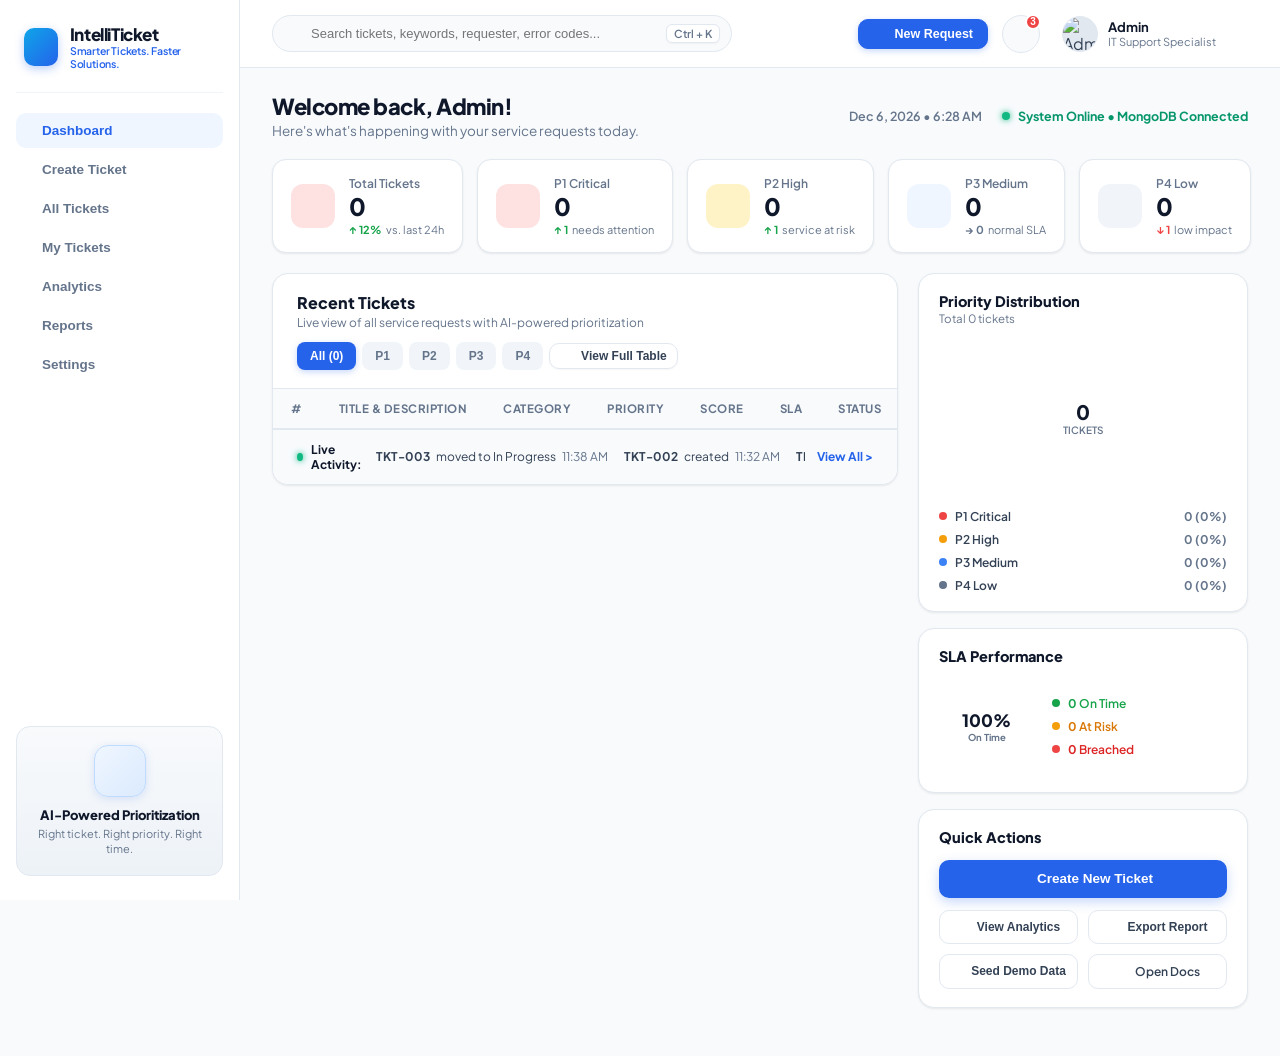
==== commit 6241871a: "new changes is here" ====
--- a/app/static/index.html
+++ b/app/static/index.html
@@ -17,7 +17,7 @@
   <script src="https://cdn.jsdelivr.net/npm/chart.js@4.4.1/dist/chart.umd.min.js"></script>
 
   <!-- Stylesheet -->
-  <link rel="stylesheet" href="/static/style.css" />
+  <link rel="stylesheet" href="style.css" />
 </head>
 <body>
 
@@ -1376,6 +1376,6 @@
   <div class="toast-shelf" id="toast-shelf"></div>
 
   <!-- Client Application Logic -->
-  <script src="/static/app.js"></script>
+  <script src="app.js"></script>
 </body>
 </html>
--- a/app/static/style.css
+++ b/app/static/style.css
@@ -0,0 +1,1868 @@
+:root {
+  --bg-app: #f8fafc;
+  --bg-sidebar: #ffffff;
+  --bg-card: #ffffff;
+  --bg-hover: #f1f5f9;
+  --border-color: #e2e8f0;
+  --border-light: #f1f5f9;
+  
+  --primary-blue: #2563eb;
+  --primary-blue-hover: #1d4ed8;
+  --primary-light: #eff6ff;
+  --primary-border: #bfdbfe;
+
+  --p1-red: #ef4444;
+  --p1-light: #fee2e2;
+  --p1-border: #fecaca;
+  --p1-text: #dc2626;
+
+  --p2-amber: #f59e0b;
+  --p2-light: #fef3c7;
+  --p2-border: #fde68a;
+  --p2-text: #d97706;
+
+  --p3-blue: #3b82f6;
+  --p3-light: #eff6ff;
+  --p3-border: #bfdbfe;
+  --p3-text: #2563eb;
+
+  --p4-slate: #64748b;
+  --p4-light: #f1f5f9;
+  --p4-border: #e2e8f0;
+  --p4-text: #475569;
+
+  --status-open-bg: #fee2e2;
+  --status-open-text: #dc2626;
+  --status-progress-bg: #eff6ff;
+  --status-progress-text: #2563eb;
+  --status-resolved-bg: #f0fdf4;
+  --status-resolved-text: #16a34a;
+
+  --text-heading: #0f172a;
+  --text-body: #334155;
+  --text-muted: #64748b;
+  --text-subtle: #94a3b8;
+
+  --shadow-card: 0 1px 3px rgba(0, 0, 0, 0.05), 0 1px 2px rgba(0, 0, 0, 0.03);
+  --shadow-hover: 0 4px 12px rgba(0, 0, 0, 0.08);
+  --shadow-modal: 0 20px 25px -5px rgba(0, 0, 0, 0.1), 0 10px 10px -5px rgba(0, 0, 0, 0.04);
+}
+
+* {
+  box-sizing: border-box;
+  margin: 0;
+  padding: 0;
+}
+
+body {
+  font-family: 'Plus Jakarta Sans', -apple-system, BlinkMacSystemFont, "Segoe UI", Roboto, sans-serif;
+  background-color: var(--bg-app);
+  color: var(--text-body);
+  display: flex;
+  min-height: 100vh;
+  overflow-x: hidden;
+  -webkit-font-smoothing: antialiased;
+}
+
+/* Lucide Vector Icon Normalization */
+.lucide {
+  width: 16px;
+  height: 16px;
+  stroke-width: 2px;
+  vertical-align: middle;
+  flex-shrink: 0;
+}
+
+.lucide-lg {
+  width: 20px;
+  height: 20px;
+}
+
+.lucide-sm {
+  width: 14px;
+  height: 14px;
+}
+
+/* Sidebar Layout */
+aside.sidebar {
+  width: 240px;
+  background-color: var(--bg-sidebar);
+  border-right: 1px solid var(--border-color);
+  display: flex;
+  flex-direction: column;
+  flex-shrink: 0;
+  position: sticky;
+  top: 0;
+  height: 100vh;
+  padding: 24px 16px;
+  z-index: 50;
+}
+
+.brand-logo-area {
+  display: flex;
+  align-items: center;
+  gap: 12px;
+  padding: 0 8px 22px 8px;
+  border-bottom: 1px solid var(--border-light);
+  margin-bottom: 20px;
+}
+
+.brand-icon-box {
+  width: 38px;
+  height: 38px;
+  border-radius: 10px;
+  background: linear-gradient(135deg, #0ea5e9, #2563eb);
+  display: flex;
+  align-items: center;
+  justify-content: center;
+  color: white;
+  box-shadow: 0 3px 10px rgba(37, 99, 235, 0.3);
+}
+
+.brand-icon-box .lucide {
+  width: 20px;
+  height: 20px;
+}
+
+.brand-name {
+  font-size: 17px;
+  font-weight: 800;
+  color: #0f172a;
+  letter-spacing: -0.4px;
+  line-height: 1.2;
+}
+
+.brand-tagline {
+  font-size: 10.5px;
+  color: #2563eb;
+  font-weight: 600;
+  letter-spacing: -0.2px;
+}
+
+.sidebar-nav {
+  display: flex;
+  flex-direction: column;
+  gap: 4px;
+  flex: 1;
+}
+
+.nav-item {
+  display: flex;
+  align-items: center;
+  gap: 12px;
+  padding: 10px 14px;
+  border-radius: 10px;
+  font-size: 13.5px;
+  font-weight: 600;
+  color: var(--text-muted);
+  text-decoration: none;
+  cursor: pointer;
+  transition: all 0.15s ease;
+  border: none;
+  background: transparent;
+  width: 100%;
+  text-align: left;
+}
+
+.nav-item:hover {
+  background-color: var(--bg-hover);
+  color: var(--text-heading);
+}
+
+.nav-item.active {
+  background-color: #eff6ff;
+  color: #2563eb;
+  font-weight: 700;
+}
+
+.nav-item.active .lucide {
+  color: #2563eb;
+}
+
+.nav-icon {
+  display: flex;
+  align-items: center;
+  justify-content: center;
+}
+
+/* Sidebar AI Widget */
+.sidebar-ai-widget {
+  background: linear-gradient(180deg, #f8fafc 0%, #edf2f7 100%);
+  border: 1px solid var(--border-color);
+  border-radius: 14px;
+  padding: 18px 14px;
+  text-align: center;
+  margin-top: auto;
+}
+
+.ai-avatar-wrap {
+  width: 52px;
+  height: 52px;
+  margin: 0 auto 10px auto;
+  border-radius: 14px;
+  background: linear-gradient(135deg, #eff6ff, #dbeafe);
+  border: 1px solid #bfdbfe;
+  display: flex;
+  align-items: center;
+  justify-content: center;
+  color: #2563eb;
+  box-shadow: 0 2px 8px rgba(37, 99, 235, 0.15);
+}
+
+.ai-avatar-wrap .lucide {
+  width: 26px;
+  height: 26px;
+}
+
+.ai-widget-title {
+  font-size: 13px;
+  font-weight: 800;
+  color: #0f172a;
+}
+
+.ai-widget-desc {
+  font-size: 11px;
+  color: #64748b;
+  margin-top: 4px;
+  line-height: 1.35;
+}
+
+/* Main Content Area */
+.main-wrapper {
+  flex: 1;
+  display: flex;
+  flex-direction: column;
+  min-width: 0;
+}
+
+/* Top App Header */
+header.top-header {
+  height: 68px;
+  background: #ffffff;
+  border-bottom: 1px solid var(--border-color);
+  display: flex;
+  align-items: center;
+  justify-content: space-between;
+  padding: 0 32px;
+  position: sticky;
+  top: 0;
+  z-index: 40;
+}
+
+.search-container {
+  display: flex;
+  align-items: center;
+  position: relative;
+  width: 460px;
+}
+
+.search-icon {
+  position: absolute;
+  left: 14px;
+  color: var(--text-subtle);
+  display: flex;
+  align-items: center;
+}
+
+.search-input-field {
+  width: 100%;
+  padding: 10px 80px 10px 38px;
+  background: #f8fafc;
+  border: 1px solid var(--border-color);
+  border-radius: 20px;
+  font-size: 13px;
+  color: var(--text-heading);
+  outline: none;
+  transition: all 0.2s;
+}
+
+.search-input-field:focus {
+  background: #ffffff;
+  border-color: #3b82f6;
+  box-shadow: 0 0 0 3px rgba(59, 130, 246, 0.15);
+}
+
+.shortcut-badge {
+  position: absolute;
+  right: 12px;
+  background: #ffffff;
+  border: 1px solid var(--border-color);
+  padding: 2px 7px;
+  border-radius: 6px;
+  font-size: 11px;
+  font-weight: 600;
+  color: var(--text-muted);
+  box-shadow: 0 1px 2px rgba(0,0,0,0.04);
+}
+
+.header-user-section {
+  display: flex;
+  align-items: center;
+  gap: 14px;
+}
+
+.notification-bell-btn {
+  position: relative;
+  background: #f8fafc;
+  border: 1px solid var(--border-color);
+  width: 38px;
+  height: 38px;
+  border-radius: 50%;
+  display: flex;
+  align-items: center;
+  justify-content: center;
+  cursor: pointer;
+  color: var(--text-body);
+  transition: background 0.15s;
+}
+
+.notification-bell-btn:hover {
+  background: #f1f5f9;
+}
+
+.notification-count {
+  position: absolute;
+  top: -2px;
+  right: -2px;
+  background: #ef4444;
+  color: white;
+  font-size: 10px;
+  font-weight: 800;
+  width: 16px;
+  height: 16px;
+  border-radius: 50%;
+  display: flex;
+  align-items: center;
+  justify-content: center;
+  border: 2px solid #ffffff;
+}
+
+.user-profile-box {
+  display: flex;
+  align-items: center;
+  gap: 10px;
+  cursor: pointer;
+  padding: 4px 8px;
+  border-radius: 8px;
+}
+
+.user-avatar {
+  width: 36px;
+  height: 36px;
+  border-radius: 50%;
+  background: #e2e8f0;
+  object-fit: cover;
+  border: 1px solid var(--border-color);
+}
+
+.user-info {
+  display: flex;
+  flex-direction: column;
+}
+
+.user-name {
+  font-size: 13px;
+  font-weight: 700;
+  color: #0f172a;
+}
+
+.user-role {
+  font-size: 11px;
+  color: var(--text-muted);
+}
+
+/* Page Body Container */
+.page-container {
+  padding: 24px 32px 48px 32px;
+  display: flex;
+  flex-direction: column;
+  gap: 20px;
+  max-width: 1600px;
+  width: 100%;
+}
+
+/* =========================================================
+   APP VIEWS & MULTI-PAGE NAVIGATION (CRITICAL DISPLAY FIX)
+   ========================================================= */
+
+.app-view {
+  display: none !important;
+  flex-direction: column;
+  gap: 20px;
+  width: 100%;
+  animation: fadeIn 0.2s cubic-bezier(0.16, 1, 0.3, 1);
+}
+
+.app-view.active {
+  display: flex !important;
+}
+
+/* Page Header & Actions */
+.view-header {
+  display: flex;
+  justify-content: space-between;
+  align-items: center;
+  flex-wrap: wrap;
+  gap: 16px;
+  padding-bottom: 4px;
+}
+
+.view-title-group {
+  display: flex;
+  flex-direction: column;
+  gap: 4px;
+}
+
+.view-title-main {
+  font-size: 22px;
+  font-weight: 800;
+  color: #0f172a;
+  letter-spacing: -0.5px;
+  display: flex;
+  align-items: center;
+  gap: 10px;
+}
+
+.view-title-main .lucide {
+  color: #2563eb;
+  width: 24px;
+  height: 24px;
+}
+
+.view-subtitle-main {
+  font-size: 13.5px;
+  color: var(--text-muted);
+}
+
+.view-header-actions {
+  display: flex;
+  align-items: center;
+  gap: 10px;
+  flex-wrap: wrap;
+}
+
+/* Primary and Secondary Buttons */
+.btn-primary {
+  background: #2563eb;
+  color: #ffffff;
+  border: 1px solid #2563eb;
+  padding: 8px 16px;
+  border-radius: 10px;
+  font-size: 13px;
+  font-weight: 700;
+  display: inline-flex;
+  align-items: center;
+  gap: 8px;
+  cursor: pointer;
+  box-shadow: 0 2px 6px rgba(37, 99, 235, 0.25);
+  transition: all 0.15s ease;
+}
+
+.btn-primary:hover {
+  background: #1d4ed8;
+  border-color: #1d4ed8;
+  transform: translateY(-1px);
+  box-shadow: 0 4px 12px rgba(37, 99, 235, 0.35);
+}
+
+.btn-secondary {
+  background: #ffffff;
+  color: #334155;
+  border: 1px solid var(--border-color);
+  padding: 8px 16px;
+  border-radius: 10px;
+  font-size: 13px;
+  font-weight: 700;
+  display: inline-flex;
+  align-items: center;
+  gap: 8px;
+  cursor: pointer;
+  box-shadow: 0 1px 2px rgba(0,0,0,0.04);
+  transition: all 0.15s ease;
+}
+
+.btn-secondary:hover {
+  background: #f8fafc;
+  color: #0f172a;
+  border-color: #cbd5e1;
+}
+
+/* Welcome Header Banner */
+.welcome-banner {
+  display: flex;
+  justify-content: space-between;
+  align-items: center;
+  flex-wrap: wrap;
+  gap: 12px;
+}
+
+.welcome-title {
+  font-size: 22px;
+  font-weight: 800;
+  color: #0f172a;
+  letter-spacing: -0.5px;
+  display: flex;
+  align-items: center;
+  gap: 8px;
+}
+
+.welcome-subtitle {
+  font-size: 13.5px;
+  color: var(--text-muted);
+  margin-top: 2px;
+}
+
+.welcome-status-group {
+  display: flex;
+  align-items: center;
+  gap: 20px;
+  flex-wrap: wrap;
+}
+
+.datetime-display {
+  display: flex;
+  align-items: center;
+  gap: 6px;
+  font-size: 12.5px;
+  font-weight: 600;
+  color: var(--text-muted);
+}
+
+.db-online-status {
+  display: flex;
+  align-items: center;
+  gap: 8px;
+  font-size: 12.5px;
+  font-weight: 700;
+  color: #059669;
+}
+
+.online-dot {
+  width: 8px;
+  height: 8px;
+  border-radius: 50%;
+  background: #10b981;
+  box-shadow: 0 0 6px #10b981;
+}
+
+/* Top 5 Metric Cards Grid */
+.kpi-row {
+  display: grid;
+  grid-template-columns: repeat(5, 1fr);
+  gap: 14px;
+}
+
+@media (max-width: 1200px) {
+  .kpi-row {
+    grid-template-columns: repeat(auto-fit, minmax(170px, 1fr));
+  }
+}
+
+.kpi-card {
+  background: #ffffff;
+  border: 1px solid var(--border-color);
+  border-radius: 14px;
+  padding: 16px 18px;
+  display: flex;
+  align-items: center;
+  gap: 14px;
+  box-shadow: var(--shadow-card);
+  transition: transform 0.15s ease, box-shadow 0.15s ease;
+}
+
+.kpi-card:hover {
+  transform: translateY(-2px);
+  box-shadow: var(--shadow-hover);
+}
+
+.kpi-icon-wrap {
+  width: 44px;
+  height: 44px;
+  border-radius: 12px;
+  display: flex;
+  align-items: center;
+  justify-content: center;
+  flex-shrink: 0;
+}
+
+.kpi-icon-wrap .lucide {
+  width: 22px;
+  height: 22px;
+}
+
+.kpi-icon-total { background: #fee2e2; color: #ef4444; }
+.kpi-icon-p1 { background: #fee2e2; color: #dc2626; }
+.kpi-icon-p2 { background: #fef3c7; color: #d97706; }
+.kpi-icon-p3 { background: #eff6ff; color: #2563eb; }
+.kpi-icon-p4 { background: #f1f5f9; color: #64748b; }
+
+.kpi-content {
+  display: flex;
+  flex-direction: column;
+}
+
+.kpi-label {
+  font-size: 12px;
+  font-weight: 600;
+  color: var(--text-muted);
+}
+
+.kpi-number {
+  font-size: 24px;
+  font-weight: 800;
+  color: #0f172a;
+  line-height: 1.15;
+  margin: 2px 0;
+}
+
+.kpi-trend {
+  font-size: 11px;
+  color: var(--text-muted);
+  display: flex;
+  align-items: center;
+  gap: 4px;
+  white-space: nowrap;
+}
+
+.trend-up { color: #16a34a; font-weight: 700; }
+.trend-down { color: #ef4444; font-weight: 700; }
+.trend-neutral { color: var(--text-muted); font-weight: 700; }
+
+/* Main 2-Column Dashboard Grid */
+.dashboard-grid {
+  display: grid;
+  grid-template-columns: minmax(0, 1fr) 330px;
+  gap: 20px;
+  align-items: start;
+}
+
+@media (max-width: 1140px) {
+  .dashboard-grid {
+    grid-template-columns: 1fr;
+  }
+}
+
+/* Recent Tickets Panel */
+.content-panel {
+  background: #ffffff;
+  border: 1px solid var(--border-color);
+  border-radius: 16px;
+  box-shadow: var(--shadow-card);
+  overflow: hidden;
+  min-width: 0;
+}
+
+.panel-header-row {
+  padding: 18px 24px;
+  display: flex;
+  justify-content: space-between;
+  align-items: center;
+  border-bottom: 1px solid var(--border-color);
+  flex-wrap: wrap;
+  gap: 12px;
+}
+
+.panel-title-text {
+  font-size: 16px;
+  font-weight: 800;
+  color: #0f172a;
+}
+
+.panel-desc-text {
+  font-size: 12px;
+  color: var(--text-muted);
+  margin-top: 2px;
+}
+
+.filter-pills-bar {
+  display: flex;
+  align-items: center;
+  gap: 6px;
+  flex-wrap: wrap;
+}
+
+.filter-pill {
+  padding: 6px 12px;
+  font-size: 12px;
+  font-weight: 700;
+  border-radius: 8px;
+  background: #f1f5f9;
+  color: var(--text-muted);
+  border: 1px solid transparent;
+  cursor: pointer;
+  transition: all 0.15s ease;
+}
+
+.filter-pill:hover {
+  background: #e2e8f0;
+  color: #0f172a;
+}
+
+.filter-pill.active {
+  background: #2563eb;
+  color: #ffffff;
+  box-shadow: 0 2px 6px rgba(37, 99, 235, 0.25);
+}
+
+.btn-filter-dropdown {
+  padding: 6px 12px;
+  font-size: 12px;
+  font-weight: 600;
+  border-radius: 8px;
+  background: #ffffff;
+  border: 1px solid var(--border-color);
+  color: var(--text-body);
+  display: flex;
+  align-items: center;
+  gap: 6px;
+  cursor: pointer;
+}
+
+/* Tickets Table */
+.tickets-table-wrap {
+  overflow-x: auto;
+  width: 100%;
+}
+
+table.tickets-table {
+  width: 100%;
+  border-collapse: collapse;
+  text-align: left;
+}
+
+table.tickets-table th {
+  padding: 12px 18px;
+  font-size: 11.5px;
+  font-weight: 700;
+  text-transform: uppercase;
+  letter-spacing: 0.5px;
+  color: var(--text-muted);
+  background: #f8fafc;
+  border-bottom: 1px solid var(--border-color);
+  white-space: nowrap;
+}
+
+table.tickets-table td {
+  padding: 14px 18px;
+  border-bottom: 1px solid var(--border-light);
+  font-size: 13px;
+  vertical-align: middle;
+}
+
+table.tickets-table tbody tr {
+  transition: background 0.15s ease;
+  cursor: pointer;
+}
+
+table.tickets-table tbody tr:hover {
+  background: #f8fafc;
+}
+
+.ticket-id-badge {
+  font-family: 'JetBrains Mono', monospace;
+  font-size: 11.5px;
+  font-weight: 700;
+  color: #2563eb;
+  background: #eff6ff;
+  border: 1px solid #bfdbfe;
+  padding: 3px 8px;
+  border-radius: 6px;
+}
+
+.ticket-title-row {
+  font-weight: 700;
+  color: #0f172a;
+  font-size: 13.5px;
+  line-height: 1.35;
+}
+
+.ticket-desc-row {
+  font-size: 12px;
+  color: var(--text-muted);
+  white-space: nowrap;
+  overflow: hidden;
+  text-overflow: ellipsis;
+  max-width: 320px;
+  margin-top: 2px;
+}
+
+.ticket-category-pill {
+  font-size: 11.5px;
+  font-weight: 600;
+  color: #475569;
+  background: #f1f5f9;
+  padding: 3px 8px;
+  border-radius: 6px;
+}
+
+.badge-pill-priority {
+  display: inline-flex;
+  align-items: center;
+  padding: 4px 10px;
+  border-radius: 12px;
+  font-size: 11.5px;
+  font-weight: 700;
+  white-space: nowrap;
+}
+
+.badge-pill-priority.P1_CRITICAL { background: #fee2e2; color: #dc2626; border: 1px solid #fecaca; }
+.badge-pill-priority.P2_HIGH { background: #fef3c7; color: #d97706; border: 1px solid #fde68a; }
+.badge-pill-priority.P3_MEDIUM { background: #eff6ff; color: #2563eb; border: 1px solid #bfdbfe; }
+.badge-pill-priority.P4_LOW { background: #f1f5f9; color: #64748b; border: 1px solid #e2e8f0; }
+
+.status-badge-pill {
+  display: inline-flex;
+  align-items: center;
+  padding: 4px 10px;
+  border-radius: 12px;
+  font-size: 11.5px;
+  font-weight: 700;
+  white-space: nowrap;
+}
+
+.status-badge-pill.OPEN { background: #fee2e2; color: #ef4444; }
+.status-badge-pill.IN_PROGRESS { background: #eff6ff; color: #2563eb; }
+.status-badge-pill.RESOLVED { background: #f0fdf4; color: #16a34a; }
+.status-badge-pill.ESCALATED { background: #fef2f2; color: #dc2626; }
+
+.score-pill-val {
+  font-weight: 800;
+  font-family: 'JetBrains Mono', monospace;
+  color: #0f172a;
+  font-size: 12.5px;
+}
+
+.sla-time-tag {
+  font-size: 11.5px;
+  font-weight: 600;
+  padding: 3px 8px;
+  border-radius: 6px;
+}
+
+.sla-urgent { background: #fee2e2; color: #dc2626; font-weight: 700; }
+.sla-breached { background: #ef4444; color: #ffffff; font-weight: 800; }
+.sla-normal { background: #f1f5f9; color: #475569; }
+
+.btn-action-icon {
+  background: transparent;
+  border: none;
+  font-size: 15px;
+  color: var(--text-muted);
+  cursor: pointer;
+  padding: 4px 6px;
+  border-radius: 6px;
+  transition: all 0.15s;
+}
+
+.btn-action-icon:hover {
+  background: #e2e8f0;
+  color: #0f172a;
+}
+
+/* Live Activity Bar */
+.live-activity-bar {
+  padding: 12px 24px;
+  background: #f8fafc;
+  border-top: 1px solid var(--border-color);
+  display: flex;
+  align-items: center;
+  justify-content: space-between;
+  font-size: 12px;
+  gap: 12px;
+}
+
+.activity-stream {
+  display: flex;
+  align-items: center;
+  gap: 16px;
+  overflow-x: auto;
+  color: var(--text-body);
+}
+
+.activity-item-pill {
+  display: inline-flex;
+  align-items: center;
+  gap: 6px;
+  white-space: nowrap;
+}
+
+.activity-link-viewall {
+  color: #2563eb;
+  font-weight: 700;
+  text-decoration: none;
+  cursor: pointer;
+  white-space: nowrap;
+}
+
+/* Right Sidebar Widgets */
+.right-widgets-column {
+  display: flex;
+  flex-direction: column;
+  gap: 16px;
+}
+
+.widget-card {
+  background: #ffffff;
+  border: 1px solid var(--border-color);
+  border-radius: 16px;
+  padding: 18px 20px;
+  box-shadow: var(--shadow-card);
+}
+
+.widget-title {
+  font-size: 14.5px;
+  font-weight: 800;
+  color: #0f172a;
+}
+
+.widget-subtitle {
+  font-size: 11.5px;
+  color: var(--text-muted);
+  margin-top: 1px;
+}
+
+.donut-chart-box {
+  position: relative;
+  height: 155px;
+  margin: 14px 0;
+  display: flex;
+  align-items: center;
+  justify-content: center;
+}
+
+.donut-center-label {
+  position: absolute;
+  text-align: center;
+  pointer-events: none;
+}
+
+.donut-count-big {
+  font-size: 20px;
+  font-weight: 800;
+  color: #0f172a;
+}
+
+.donut-sub-text {
+  font-size: 10px;
+  font-weight: 600;
+  color: var(--text-muted);
+  text-transform: uppercase;
+}
+
+.legend-list {
+  display: flex;
+  flex-direction: column;
+  gap: 8px;
+}
+
+.legend-row {
+  display: flex;
+  justify-content: space-between;
+  align-items: center;
+  font-size: 12px;
+}
+
+.legend-left {
+  display: flex;
+  align-items: center;
+  gap: 8px;
+  color: var(--text-body);
+  font-weight: 600;
+}
+
+.legend-color-dot {
+  width: 8px;
+  height: 8px;
+  border-radius: 50%;
+}
+
+.legend-val-stat {
+  font-weight: 700;
+  color: var(--text-muted);
+}
+
+/* SLA Gauge Widget */
+.sla-gauge-container {
+  display: flex;
+  align-items: center;
+  gap: 18px;
+  margin-top: 14px;
+}
+
+.sla-circular-box {
+  position: relative;
+  width: 95px;
+  height: 95px;
+  flex-shrink: 0;
+}
+
+.sla-center-text {
+  position: absolute;
+  inset: 0;
+  display: flex;
+  flex-direction: column;
+  align-items: center;
+  justify-content: center;
+  text-align: center;
+}
+
+.sla-pct-num {
+  font-size: 17px;
+  font-weight: 800;
+  color: #0f172a;
+}
+
+.sla-pct-label {
+  font-size: 9.5px;
+  font-weight: 700;
+  color: var(--text-muted);
+}
+
+.sla-legend-items {
+  display: flex;
+  flex-direction: column;
+  gap: 8px;
+  flex: 1;
+}
+
+.sla-legend-item {
+  display: flex;
+  align-items: center;
+  gap: 8px;
+  font-size: 12px;
+  font-weight: 600;
+}
+
+/* Quick Actions */
+.btn-create-ticket-main {
+  width: 100%;
+  padding: 11px;
+  background: #2563eb;
+  color: white;
+  border: none;
+  border-radius: 10px;
+  font-size: 13.5px;
+  font-weight: 700;
+  cursor: pointer;
+  display: flex;
+  align-items: center;
+  justify-content: center;
+  gap: 8px;
+  box-shadow: 0 4px 12px rgba(37, 99, 235, 0.25);
+  transition: all 0.15s ease;
+  margin-top: 14px;
+}
+
+.btn-create-ticket-main:hover {
+  background: #1d4ed8;
+  transform: translateY(-1px);
+}
+
+.quick-actions-2x2 {
+  display: grid;
+  grid-template-columns: 1fr 1fr;
+  gap: 10px;
+  margin-top: 12px;
+}
+
+.quick-action-btn {
+  padding: 9px 10px;
+  background: #ffffff;
+  border: 1px solid var(--border-color);
+  border-radius: 10px;
+  font-size: 12px;
+  font-weight: 600;
+  color: var(--text-body);
+  display: flex;
+  align-items: center;
+  justify-content: center;
+  gap: 6px;
+  cursor: pointer;
+  transition: all 0.15s ease;
+  text-decoration: none;
+}
+
+.quick-action-btn:hover {
+  background: #f8fafc;
+  border-color: #cbd5e1;
+  color: #0f172a;
+}
+
+/* =========================================================
+   ALL TICKETS WORKBENCH & ADVANCED FILTERS
+   ========================================================= */
+
+.tickets-control-bar {
+  background: #ffffff;
+  border: 1px solid var(--border-color);
+  border-radius: 14px;
+  padding: 14px 18px;
+  display: flex;
+  flex-direction: column;
+  gap: 12px;
+  box-shadow: var(--shadow-card);
+}
+
+.control-bar-top-row {
+  display: flex;
+  justify-content: space-between;
+  align-items: center;
+  flex-wrap: wrap;
+  gap: 12px;
+}
+
+.control-search-wrap {
+  display: flex;
+  align-items: center;
+  position: relative;
+  flex: 1;
+  min-width: 260px;
+  max-width: 480px;
+}
+
+.control-filters-group {
+  display: flex;
+  align-items: center;
+  gap: 8px;
+  flex-wrap: wrap;
+}
+
+.filter-select {
+  padding: 8px 12px;
+  border-radius: 8px;
+  border: 1px solid var(--border-color);
+  background: #f8fafc;
+  font-size: 12.5px;
+  font-weight: 600;
+  color: #334155;
+  cursor: pointer;
+  outline: none;
+  transition: border-color 0.15s;
+}
+
+.filter-select:focus {
+  border-color: #2563eb;
+  background: #ffffff;
+}
+
+.view-mode-toggle {
+  display: flex;
+  background: #f1f5f9;
+  border-radius: 8px;
+  padding: 3px;
+  border: 1px solid var(--border-color);
+}
+
+.view-mode-btn {
+  padding: 5px 10px;
+  border-radius: 6px;
+  border: none;
+  background: transparent;
+  color: var(--text-muted);
+  cursor: pointer;
+  font-size: 12px;
+  font-weight: 700;
+  display: flex;
+  align-items: center;
+  gap: 6px;
+  transition: all 0.15s ease;
+}
+
+.view-mode-btn.active {
+  background: #ffffff;
+  color: #2563eb;
+  box-shadow: 0 1px 3px rgba(0,0,0,0.08);
+}
+
+/* Kanban Cards Grid */
+.kanban-grid {
+  display: grid;
+  grid-template-columns: repeat(auto-fill, minmax(320px, 1fr));
+  gap: 16px;
+}
+
+.ticket-card-kanban {
+  background: #ffffff;
+  border: 1px solid var(--border-color);
+  border-radius: 14px;
+  padding: 16px;
+  display: flex;
+  flex-direction: column;
+  gap: 12px;
+  box-shadow: var(--shadow-card);
+  transition: transform 0.15s ease, box-shadow 0.15s ease, border-color 0.15s ease;
+  cursor: pointer;
+  position: relative;
+}
+
+.ticket-card-kanban:hover {
+  transform: translateY(-2px);
+  box-shadow: var(--shadow-hover);
+  border-color: #bfdbfe;
+}
+
+.ticket-card-kanban.priority-P1_CRITICAL { border-left: 4px solid #ef4444; }
+.ticket-card-kanban.priority-P2_HIGH { border-left: 4px solid #f59e0b; }
+.ticket-card-kanban.priority-P3_MEDIUM { border-left: 4px solid #3b82f6; }
+.ticket-card-kanban.priority-P4_LOW { border-left: 4px solid #94a3b8; }
+
+.kanban-top-meta {
+  display: flex;
+  justify-content: space-between;
+  align-items: center;
+}
+
+.kanban-title {
+  font-size: 14.5px;
+  font-weight: 700;
+  color: #0f172a;
+  line-height: 1.35;
+}
+
+.kanban-desc {
+  font-size: 12.5px;
+  color: #64748b;
+  line-height: 1.45;
+  display: -webkit-box;
+  -webkit-line-clamp: 2;
+  -webkit-box-orient: vertical;
+  overflow: hidden;
+}
+
+.kanban-bottom-meta {
+  display: flex;
+  justify-content: space-between;
+  align-items: center;
+  padding-top: 10px;
+  border-top: 1px solid var(--border-light);
+  font-size: 11.5px;
+}
+
+.kanban-requester {
+  display: flex;
+  align-items: center;
+  gap: 6px;
+  color: #475569;
+  font-weight: 600;
+}
+
+/* =========================================================
+   CREATE TICKET STUDIO
+   ========================================================= */
+
+.create-studio-grid {
+  display: grid;
+  grid-template-columns: 1fr 380px;
+  gap: 24px;
+  align-items: start;
+}
+
+@media (max-width: 1080px) {
+  .create-studio-grid {
+    grid-template-columns: 1fr;
+  }
+}
+
+.studio-form-card {
+  background: #ffffff;
+  border: 1px solid var(--border-color);
+  border-radius: 16px;
+  padding: 24px 28px;
+  box-shadow: var(--shadow-card);
+}
+
+.ai-engine-sidebar-card {
+  background: linear-gradient(180deg, #f8fafc 0%, #ffffff 100%);
+  border: 1px solid #bfdbfe;
+  border-radius: 16px;
+  padding: 22px;
+  box-shadow: 0 4px 16px rgba(37, 99, 235, 0.08);
+  display: flex;
+  flex-direction: column;
+  gap: 16px;
+  position: sticky;
+  top: 90px;
+}
+
+.ai-engine-badge-top {
+  display: inline-flex;
+  align-items: center;
+  gap: 6px;
+  background: #eff6ff;
+  border: 1px solid #93c5fd;
+  color: #2563eb;
+  padding: 4px 10px;
+  border-radius: 20px;
+  font-size: 11.5px;
+  font-weight: 700;
+  width: fit-content;
+}
+
+.score-display-huge {
+  font-size: 42px;
+  font-weight: 900;
+  font-family: 'JetBrains Mono', monospace;
+  color: #2563eb;
+  line-height: 1;
+}
+
+.score-factor-row {
+  display: flex;
+  justify-content: space-between;
+  align-items: center;
+  font-size: 12px;
+  color: #475569;
+  padding: 6px 0;
+  border-bottom: 1px dashed var(--border-light);
+}
+
+.score-factor-val {
+  font-weight: 700;
+  font-family: 'JetBrains Mono', monospace;
+}
+
+/* =========================================================
+   ANALYTICS VIEW
+   ========================================================= */
+
+.analytics-kpis-grid {
+  display: grid;
+  grid-template-columns: repeat(4, 1fr);
+  gap: 16px;
+}
+
+@media (max-width: 1100px) {
+  .analytics-kpis-grid {
+    grid-template-columns: repeat(2, 1fr);
+  }
+}
+
+@media (max-width: 640px) {
+  .analytics-kpis-grid {
+    grid-template-columns: 1fr;
+  }
+}
+
+.analytics-kpi-card {
+  background: #ffffff;
+  border: 1px solid var(--border-color);
+  border-radius: 14px;
+  padding: 18px 20px;
+  box-shadow: var(--shadow-card);
+  display: flex;
+  flex-direction: column;
+  gap: 6px;
+}
+
+.analytics-kpi-header {
+  display: flex;
+  justify-content: space-between;
+  align-items: center;
+  color: var(--text-muted);
+  font-size: 12.5px;
+  font-weight: 600;
+}
+
+.analytics-kpi-val {
+  font-size: 28px;
+  font-weight: 800;
+  color: #0f172a;
+  letter-spacing: -0.5px;
+}
+
+.analytics-charts-grid {
+  display: grid;
+  grid-template-columns: 1fr 1fr;
+  gap: 20px;
+}
+
+@media (max-width: 1000px) {
+  .analytics-charts-grid {
+    grid-template-columns: 1fr;
+  }
+}
+
+.analytics-chart-panel {
+  background: #ffffff;
+  border: 1px solid var(--border-color);
+  border-radius: 16px;
+  padding: 20px 24px;
+  box-shadow: var(--shadow-card);
+  display: flex;
+  flex-direction: column;
+  gap: 14px;
+}
+
+.chart-header-row {
+  display: flex;
+  justify-content: space-between;
+  align-items: flex-start;
+}
+
+.chart-title-text {
+  font-size: 15px;
+  font-weight: 800;
+  color: #0f172a;
+}
+
+.chart-subtitle-text {
+  font-size: 12px;
+  color: var(--text-muted);
+}
+
+.chart-canvas-box {
+  position: relative;
+  height: 260px;
+  width: 100%;
+}
+
+.drivers-table {
+  width: 100%;
+  border-collapse: collapse;
+  font-size: 13px;
+}
+
+.drivers-table th {
+  text-align: left;
+  padding: 10px 14px;
+  background: #f8fafc;
+  color: var(--text-muted);
+  font-size: 11.5px;
+  font-weight: 700;
+  text-transform: uppercase;
+  border-bottom: 1px solid var(--border-color);
+}
+
+.drivers-table td {
+  padding: 12px 14px;
+  border-bottom: 1px solid var(--border-light);
+  color: #334155;
+}
+
+/* =========================================================
+   REPORTS VIEW
+   ========================================================= */
+
+.reports-hero-grid {
+  display: grid;
+  grid-template-columns: repeat(3, 1fr);
+  gap: 16px;
+}
+
+@media (max-width: 960px) {
+  .reports-hero-grid {
+    grid-template-columns: 1fr;
+  }
+}
+
+.report-type-card {
+  background: #ffffff;
+  border: 1px solid var(--border-color);
+  border-radius: 14px;
+  padding: 20px;
+  box-shadow: var(--shadow-card);
+  display: flex;
+  flex-direction: column;
+  gap: 12px;
+  transition: all 0.15s ease;
+}
+
+.report-type-card:hover {
+  border-color: #93c5fd;
+  transform: translateY(-2px);
+  box-shadow: var(--shadow-hover);
+}
+
+.report-icon-box {
+  width: 44px;
+  height: 44px;
+  border-radius: 12px;
+  background: #eff6ff;
+  color: #2563eb;
+  display: flex;
+  align-items: center;
+  justify-content: center;
+}
+
+.report-card-title {
+  font-size: 15px;
+  font-weight: 800;
+  color: #0f172a;
+}
+
+.report-card-desc {
+  font-size: 12.5px;
+  color: #64748b;
+  line-height: 1.45;
+}
+
+.schedule-banner {
+  background: linear-gradient(135deg, #1e293b, #0f172a);
+  color: #ffffff;
+  border-radius: 16px;
+  padding: 22px 26px;
+  display: flex;
+  justify-content: space-between;
+  align-items: center;
+  flex-wrap: wrap;
+  gap: 16px;
+}
+
+.schedule-banner-text h3 {
+  font-size: 16px;
+  font-weight: 800;
+  margin-bottom: 4px;
+}
+
+.schedule-banner-text p {
+  font-size: 12.5px;
+  color: #94a3b8;
+}
+
+/* =========================================================
+   SETTINGS VIEW
+   ========================================================= */
+
+.settings-layout {
+  display: grid;
+  grid-template-columns: 240px 1fr;
+  gap: 24px;
+  background: #ffffff;
+  border: 1px solid var(--border-color);
+  border-radius: 16px;
+  box-shadow: var(--shadow-card);
+  overflow: hidden;
+}
+
+@media (max-width: 900px) {
+  .settings-layout {
+    grid-template-columns: 1fr;
+  }
+}
+
+.settings-sidebar {
+  background: #f8fafc;
+  border-right: 1px solid var(--border-color);
+  padding: 20px 14px;
+  display: flex;
+  flex-direction: column;
+  gap: 4px;
+}
+
+.settings-tab-btn {
+  display: flex;
+  align-items: center;
+  gap: 10px;
+  padding: 10px 14px;
+  border-radius: 8px;
+  font-size: 13px;
+  font-weight: 600;
+  color: #64748b;
+  background: transparent;
+  border: none;
+  cursor: pointer;
+  text-align: left;
+  transition: all 0.15s ease;
+  width: 100%;
+}
+
+.settings-tab-btn:hover {
+  background: #e2e8f0;
+  color: #0f172a;
+}
+
+.settings-tab-btn.active {
+  background: #ffffff;
+  color: #2563eb;
+  font-weight: 700;
+  box-shadow: 0 1px 3px rgba(0,0,0,0.05);
+}
+
+.settings-content-pane {
+  padding: 28px 32px;
+  display: flex;
+  flex-direction: column;
+  gap: 24px;
+}
+
+.settings-section-title {
+  font-size: 16px;
+  font-weight: 800;
+  color: #0f172a;
+  padding-bottom: 8px;
+  border-bottom: 1px solid var(--border-light);
+}
+
+.settings-form-row {
+  display: grid;
+  grid-template-columns: 220px 1fr;
+  gap: 18px;
+  align-items: start;
+}
+
+@media (max-width: 700px) {
+  .settings-form-row {
+    grid-template-columns: 1fr;
+  }
+}
+
+.settings-row-label {
+  font-size: 13px;
+  font-weight: 700;
+  color: #0f172a;
+}
+
+.settings-row-hint {
+  font-size: 11.5px;
+  color: #64748b;
+  margin-top: 2px;
+}
+
+.system-status-indicator {
+  display: flex;
+  align-items: center;
+  gap: 10px;
+  padding: 12px 16px;
+  background: #f0fdf4;
+  border: 1px solid #bbf7d0;
+  border-radius: 10px;
+  color: #166534;
+  font-size: 13px;
+  font-weight: 700;
+}
+
+/* =========================================================
+   MODALS & FORM CONTROLS
+   ========================================================= */
+
+.modal-backdrop {
+  position: fixed;
+  inset: 0;
+  background: rgba(15, 23, 42, 0.6);
+  backdrop-filter: blur(4px);
+  display: none;
+  align-items: center;
+  justify-content: center;
+  z-index: 1000;
+  padding: 20px;
+}
+
+.modal-backdrop.active {
+  display: flex;
+  animation: fadeIn 0.15s ease-out;
+}
+
+.modal-window {
+  background: #ffffff;
+  border-radius: 16px;
+  box-shadow: var(--shadow-modal);
+  width: 100%;
+  max-width: 620px;
+  max-height: 90vh;
+  overflow-y: auto;
+  padding: 24px;
+  border: 1px solid var(--border-color);
+  animation: modalScale 0.2s cubic-bezier(0.16, 1, 0.3, 1);
+}
+
+@keyframes modalScale {
+  from { transform: scale(0.95); opacity: 0; }
+  to { transform: scale(1); opacity: 1; }
+}
+
+.modal-header-row {
+  display: flex;
+  justify-content: space-between;
+  align-items: center;
+  margin-bottom: 18px;
+  padding-bottom: 12px;
+  border-bottom: 1px solid var(--border-light);
+}
+
+.modal-title-bold {
+  font-size: 17px;
+  font-weight: 800;
+  color: #0f172a;
+  display: flex;
+  align-items: center;
+  gap: 8px;
+}
+
+.modal-close-btn {
+  background: #f1f5f9;
+  border: none;
+  width: 30px;
+  height: 30px;
+  border-radius: 50%;
+  display: flex;
+  align-items: center;
+  justify-content: center;
+  font-size: 14px;
+  color: var(--text-muted);
+  cursor: pointer;
+  transition: all 0.15s;
+}
+
+.modal-close-btn:hover {
+  background: #e2e8f0;
+  color: #0f172a;
+}
+
+.form-field-group {
+  display: flex;
+  flex-direction: column;
+  gap: 6px;
+  margin-bottom: 14px;
+}
+
+.form-label-txt {
+  font-size: 12px;
+  font-weight: 700;
+  color: #334155;
+}
+
+.form-input-ctrl, .form-select-ctrl, .form-textarea-ctrl {
+  width: 100%;
+  padding: 10px 14px;
+  background: #f8fafc;
+  border: 1px solid var(--border-color);
+  border-radius: 8px;
+  font-size: 13px;
+  font-family: inherit;
+  color: #0f172a;
+  outline: none;
+  transition: all 0.15s;
+}
+
+.form-input-ctrl:focus, .form-select-ctrl:focus, .form-textarea-ctrl:focus {
+  background: #ffffff;
+  border-color: #2563eb;
+  box-shadow: 0 0 0 3px rgba(37, 99, 235, 0.15);
+}
+
+.form-textarea-ctrl {
+  min-height: 80px;
+  resize: vertical;
+}
+
+.grid-cols-2 {
+  display: grid;
+  grid-template-columns: 1fr 1fr;
+  gap: 12px;
+}
+
+/* Presets bar */
+.modal-presets-bar {
+  display: flex;
+  flex-wrap: wrap;
+  gap: 6px;
+  margin-bottom: 16px;
+  padding: 10px;
+  background: #f8fafc;
+  border-radius: 8px;
+  border: 1px dashed var(--border-color);
+}
+
+.preset-chip {
+  padding: 4px 10px;
+  font-size: 11px;
+  font-weight: 600;
+  border-radius: 6px;
+  background: #ffffff;
+  border: 1px solid var(--border-color);
+  color: #2563eb;
+  cursor: pointer;
+  display: inline-flex;
+  align-items: center;
+  gap: 4px;
+  transition: all 0.15s ease;
+}
+
+.preset-chip:hover {
+  background: #eff6ff;
+  border-color: #bfdbfe;
+}
+
+/* Real-time score preview box */
+.live-score-preview-box {
+  background: #f8fafc;
+  border: 1px solid var(--border-color);
+  border-radius: 12px;
+  padding: 14px;
+  margin: 16px 0;
+}
+
+.live-score-header {
+  display: flex;
+  justify-content: space-between;
+  align-items: center;
+  font-size: 12px;
+  font-weight: 700;
+}
+
+.score-progress-track {
+  height: 8px;
+  background: #e2e8f0;
+  border-radius: 4px;
+  margin: 8px 0;
+  overflow: hidden;
+}
+
+.score-progress-bar {
+  height: 100%;
+  background: linear-gradient(90deg, #3b82f6, #f59e0b, #ef4444);
+  border-radius: 4px;
+  transition: width 0.3s ease;
+}
+
+/* Toasts */
+.toast-shelf {
+  position: fixed;
+  bottom: 24px;
+  right: 24px;
+  z-index: 2000;
+  display: flex;
+  flex-direction: column;
+  gap: 10px;
+}
+
+.toast-item {
+  background: #0f172a;
+  color: #ffffff;
+  padding: 12px 18px;
+  border-radius: 10px;
+  font-size: 13px;
+  font-weight: 600;
+  display: flex;
+  align-items: center;
+  gap: 10px;
+  box-shadow: var(--shadow-modal);
+  animation: toastSlideIn 0.25s ease;
+}
+
+.toast-item.success { border-left: 4px solid #10b981; }
+.toast-item.error { border-left: 4px solid #ef4444; }
+.toast-item.info { border-left: 4px solid #3b82f6; }
+
+@keyframes toastSlideIn {
+  from { transform: translateX(100%); opacity: 0; }
+  to { transform: translateX(0); opacity: 1; }
+}
+
+@keyframes fadeIn {
+  from { opacity: 0; transform: translateY(4px); }
+  to { opacity: 1; transform: translateY(0); }
+}
+
+/* Scrollbars */
+::-webkit-scrollbar {
+  width: 6px;
+  height: 6px;
+}
+::-webkit-scrollbar-track {
+  background: transparent;
+}
+::-webkit-scrollbar-thumb {
+  background: #cbd5e1;
+  border-radius: 3px;
+}
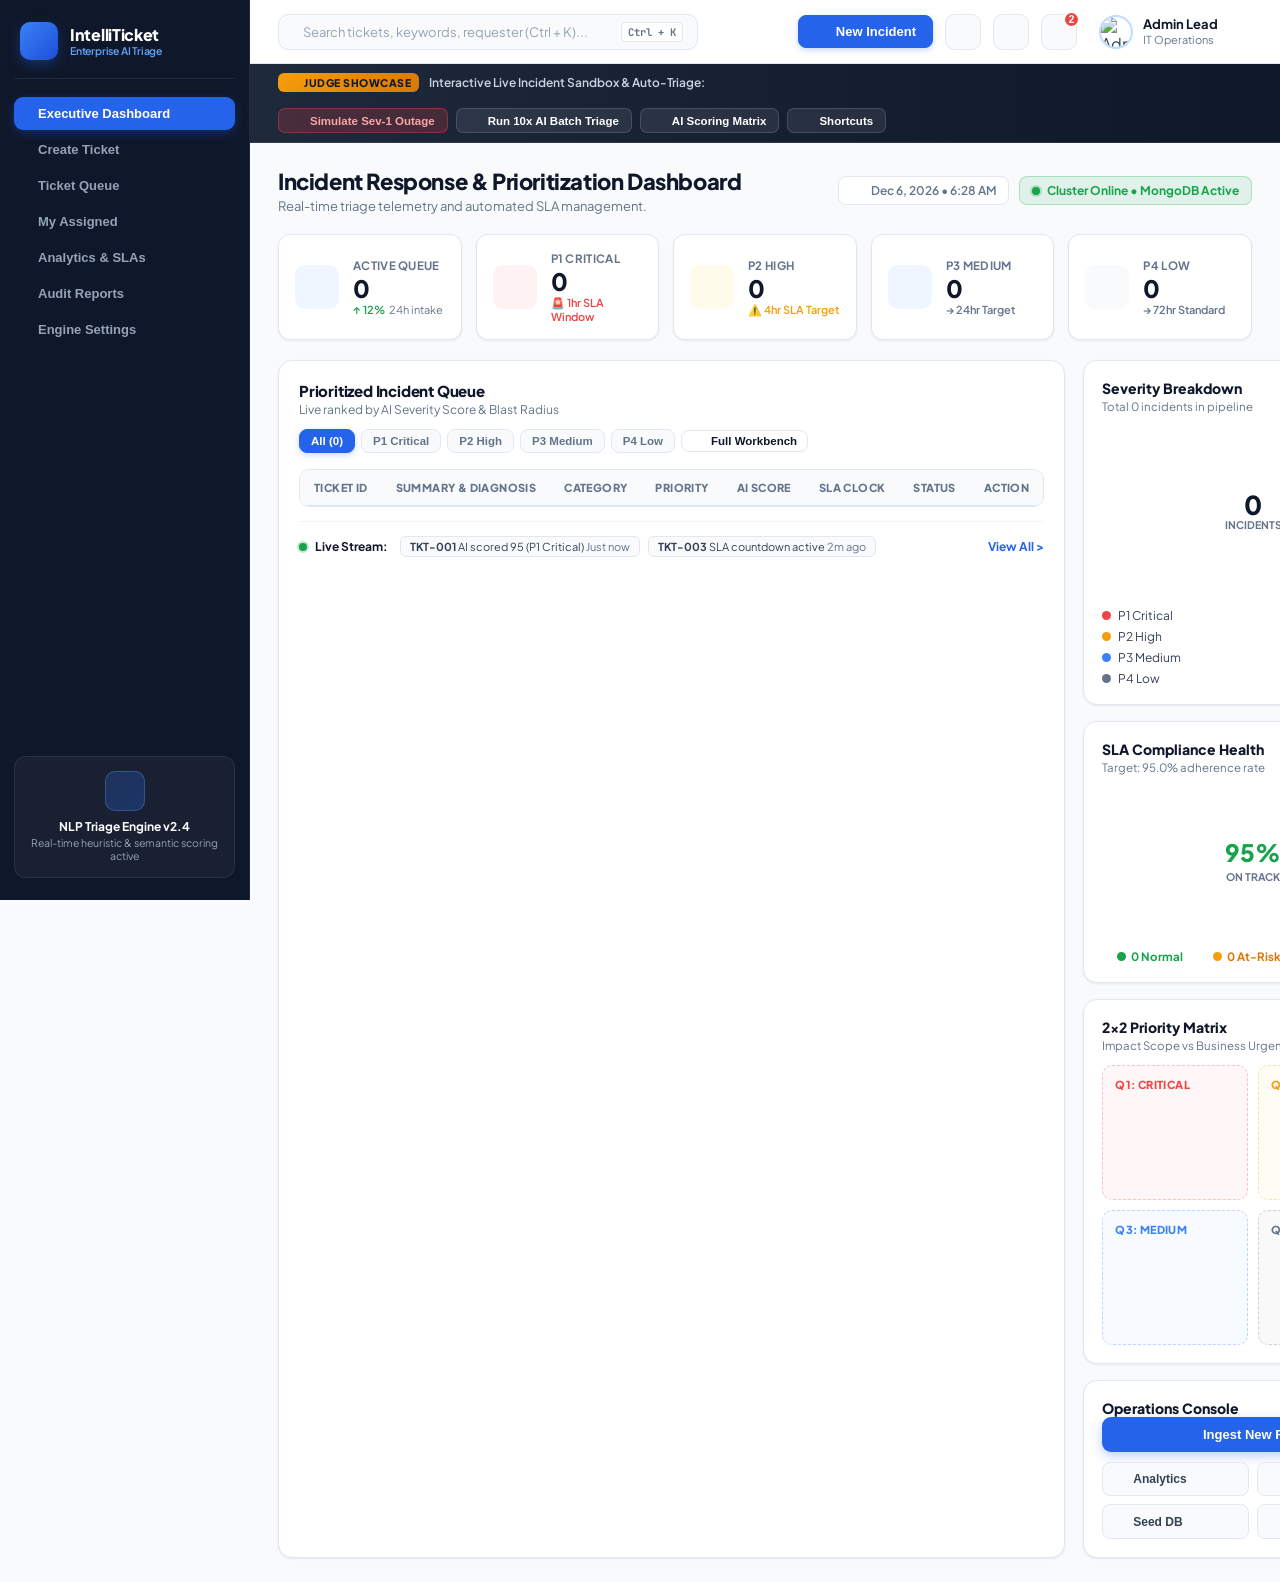
==== commit 61279615: "new changes is here" ====
--- a/app/static/index.html
+++ b/app/static/index.html
@@ -1,22 +1,22 @@
 <!DOCTYPE html>
-<html lang="en">
+<html lang="en" data-theme="light">
 <head>
   <meta charset="UTF-8" />
   <meta name="viewport" content="width=device-width, initial-scale=1.0" />
-  <title>IntelliTicket - Smarter Tickets. Faster Solutions.</title>
+  <title>IntelliTicket - Enterprise AI Prioritization & Incident Triage Engine</title>
   
   <!-- Typography -->
   <link rel="preconnect" href="https://fonts.googleapis.com">
   <link rel="preconnect" href="https://fonts.gstatic.com" crossorigin>
-  <link href="https://fonts.googleapis.com/css2?family=Plus+Jakarta+Sans:wght@400;500;600;700;800&family=JetBrains+Mono:wght@500;600;700&display=swap" rel="stylesheet">
+  <link href="https://fonts.googleapis.com/css2?family=Plus+Jakarta+Sans:wght@400;500;600;700;800&family=JetBrains+Mono:wght@500;600;700;800&display=swap" rel="stylesheet">
   
   <!-- Lucide Professional Vector Icons -->
   <script src="https://cdn.jsdelivr.net/npm/lucide@latest/dist/umd/lucide.min.js"></script>
 
-  <!-- Chart.js -->
+  <!-- Chart.js for High-Resolution Analytics -->
   <script src="https://cdn.jsdelivr.net/npm/chart.js@4.4.1/dist/chart.umd.min.js"></script>
 
-  <!-- Stylesheet -->
+  <!-- Main Stylesheet -->
   <link rel="stylesheet" href="style.css" />
 </head>
 <body>
@@ -25,18 +25,18 @@
   <aside class="sidebar">
     <div class="brand-logo-area">
       <div class="brand-icon-box">
-        <i data-lucide="zap"></i>
+        <i data-lucide="shield-check"></i>
       </div>
       <div>
         <div class="brand-name">IntelliTicket</div>
-        <div class="brand-tagline">Smarter Tickets. Faster Solutions.</div>
+        <div class="brand-tagline">Enterprise AI Triage</div>
       </div>
     </div>
 
     <nav class="sidebar-nav">
       <button class="nav-item active" id="nav-dashboard" onclick="navigateToView('dashboard')">
         <span class="nav-icon"><i data-lucide="layout-dashboard"></i></span>
-        <span>Dashboard</span>
+        <span>Executive Dashboard</span>
       </button>
       <button class="nav-item" id="nav-create_ticket" onclick="navigateToView('create_ticket')">
         <span class="nav-icon"><i data-lucide="plus-circle"></i></span>
@@ -44,33 +44,33 @@
       </button>
       <button class="nav-item" id="nav-all_tickets" onclick="navigateToView('all_tickets')">
         <span class="nav-icon"><i data-lucide="ticket"></i></span>
-        <span>All Tickets</span>
+        <span>Ticket Queue</span>
       </button>
       <button class="nav-item" id="nav-my_tickets" onclick="navigateToView('my_tickets')">
         <span class="nav-icon"><i data-lucide="user-check"></i></span>
-        <span>My Tickets</span>
+        <span>My Assigned</span>
       </button>
       <button class="nav-item" id="nav-analytics" onclick="navigateToView('analytics')">
         <span class="nav-icon"><i data-lucide="bar-chart-3"></i></span>
-        <span>Analytics</span>
+        <span>Analytics & SLAs</span>
       </button>
       <button class="nav-item" id="nav-reports" onclick="navigateToView('reports')">
         <span class="nav-icon"><i data-lucide="file-text"></i></span>
-        <span>Reports</span>
+        <span>Audit Reports</span>
       </button>
       <button class="nav-item" id="nav-settings" onclick="navigateToView('settings')">
-        <span class="nav-icon"><i data-lucide="settings"></i></span>
-        <span>Settings</span>
+        <span class="nav-icon"><i data-lucide="sliders"></i></span>
+        <span>Engine Settings</span>
       </button>
     </nav>
 
-    <!-- Bottom AI Widget in Sidebar -->
+    <!-- Sidebar AI Engine Status Badge -->
     <div class="sidebar-ai-widget">
       <div class="ai-avatar-wrap">
-        <i data-lucide="sparkles"></i>
-      </div>
-      <div class="ai-widget-title">AI-Powered Prioritization</div>
-      <div class="ai-widget-desc">Right ticket. Right priority. Right time.</div>
+        <i data-lucide="cpu"></i>
+      </div>
+      <div class="ai-widget-title">NLP Triage Engine v2.4</div>
+      <div class="ai-widget-desc">Real-time heuristic & semantic scoring active</div>
     </div>
   </aside>
 
@@ -79,33 +79,75 @@
     
     <!-- Top Header Bar -->
     <header class="top-header">
-      <div class="search-container">
+      <div class="search-container" onclick="openCommandPalette()" title="Click or press Ctrl+K to search">
         <span class="search-icon"><i data-lucide="search"></i></span>
-        <input type="text" id="global-search-input" class="search-input-field" placeholder="Search tickets, keywords, requester, error codes..." />
+        <input type="text" id="global-search-input" class="search-input-field" placeholder="Search tickets, keywords, requester (Ctrl + K)..." readonly />
         <span class="shortcut-badge">Ctrl + K</span>
       </div>
 
       <div class="header-user-section">
-        <button class="btn-primary" onclick="openCreateModal()" style="padding: 7px 14px; font-size: 12.5px;">
+        <button class="btn-primary" onclick="openCreateModal()">
           <i data-lucide="plus" style="width: 14px; height: 14px;"></i>
-          <span>New Request</span>
+          <span>New Incident</span>
         </button>
 
-        <button class="notification-bell-btn" title="3 unread SLA notifications" onclick="showNotificationToast()">
+        <!-- Dark / Light Theme Switcher -->
+        <button class="icon-btn-header" id="theme-toggle-btn" title="Toggle Dark / Light Mode" onclick="toggleTheme()">
+          <i data-lucide="moon" id="theme-icon"></i>
+        </button>
+
+        <!-- Audio Haptic Feedback Toggle -->
+        <button class="icon-btn-header" id="audio-toggle-btn" title="Toggle Sound Feedback" onclick="toggleAudioFeedback()">
+          <i data-lucide="volume-2" id="audio-icon"></i>
+        </button>
+
+        <!-- Notification Bell -->
+        <button class="icon-btn-header" title="SLA Notifications" onclick="showNotificationToast()">
           <i data-lucide="bell"></i>
-          <span class="notification-count" id="header-notif-count">3</span>
+          <span class="notification-count" id="header-notif-count">2</span>
         </button>
 
+        <!-- User Profile Box -->
         <div class="user-profile-box" onclick="navigateToView('settings')">
           <img src="https://images.unsplash.com/photo-1534528741775-53994a69daeb?w=100&auto=format&fit=crop&q=80" alt="Admin Avatar" class="user-avatar" />
           <div class="user-info">
-            <span class="user-name">Admin</span>
-            <span class="user-role">IT Support Specialist</span>
+            <span class="user-name">Admin Lead</span>
+            <span class="user-role">IT Operations</span>
           </div>
           <i data-lucide="chevron-down" style="width: 14px; height: 14px; color: var(--text-muted);"></i>
         </div>
       </div>
     </header>
+
+    <!-- 🏆 Judge Showcase & Fast Demo Action Ribbon -->
+    <div class="judge-demo-ribbon">
+      <div class="judge-ribbon-left">
+        <span class="judge-badge-tag">
+          <i data-lucide="zap" style="width: 13px; height: 13px;"></i>
+          <span>Judge Showcase</span>
+        </span>
+        <span class="judge-ribbon-text">Interactive Live Incident Sandbox & Auto-Triage:</span>
+      </div>
+
+      <div class="judge-actions-group">
+        <button class="judge-action-btn btn-p1-danger" onclick="simulateP1Outage()">
+          <i data-lucide="alert-triangle" style="width: 13px; height: 13px;"></i>
+          <span>Simulate Sev-1 Outage</span>
+        </button>
+        <button class="judge-action-btn" onclick="runBatchAITriageDemo()">
+          <i data-lucide="sparkles" style="width: 13px; height: 13px;"></i>
+          <span>Run 10x AI Batch Triage</span>
+        </button>
+        <button class="judge-action-btn" onclick="openAIFormulaModal()">
+          <i data-lucide="binary" style="width: 13px; height: 13px;"></i>
+          <span>AI Scoring Matrix</span>
+        </button>
+        <button class="judge-action-btn" onclick="openShortcutsModal()">
+          <i data-lucide="command" style="width: 13px; height: 13px;"></i>
+          <span>Shortcuts</span>
+        </button>
+      </div>
+    </div>
 
     <!-- Page Body Multi-View Container -->
     <main class="page-container">
@@ -118,19 +160,19 @@
         <div class="welcome-banner">
           <div>
             <h1 class="welcome-title">
-              <span>Welcome back, Admin!</span>
+              <span>Incident Response & Prioritization Dashboard</span>
             </h1>
-            <p class="welcome-subtitle">Here's what's happening with your service requests today.</p>
+            <p class="welcome-subtitle">Real-time triage telemetry and automated SLA management.</p>
           </div>
 
           <div class="welcome-status-group">
             <div class="datetime-display">
-              <i data-lucide="calendar" style="width: 15px; height: 15px;"></i>
-              <span id="current-datetime-str">Sep 26, 2026 • 7:24 PM</span>
+              <i data-lucide="clock" style="width: 14px; height: 14px;"></i>
+              <span id="current-datetime-str">Live Telemetry</span>
             </div>
             <div class="db-online-status" id="db-health-badge">
               <span class="online-dot"></span>
-              <span>System Online • MongoDB Connected</span>
+              <span>Cluster Online • MongoDB Active</span>
             </div>
           </div>
         </div>
@@ -138,62 +180,62 @@
         <!-- Top 5 Metric Cards Grid -->
         <div class="kpi-row">
           <!-- 1. Total Tickets -->
-          <div class="kpi-card" onclick="navigateToView('all_tickets')" style="cursor: pointer;">
+          <div class="kpi-card" onclick="navigateToView('all_tickets')">
             <div class="kpi-icon-wrap kpi-icon-total">
               <i data-lucide="layers"></i>
             </div>
             <div class="kpi-content">
-              <span class="kpi-label">Total Tickets</span>
+              <span class="kpi-label">Active Queue</span>
               <span class="kpi-number" id="kpi-total">9</span>
-              <span class="kpi-trend trend-up">↑ 12% <span style="color:var(--text-muted); font-weight:normal;">vs. last 24h</span></span>
+              <span class="kpi-trend trend-up">↑ 12% <span style="color:var(--text-muted); font-weight:normal;">24h intake</span></span>
             </div>
           </div>
 
           <!-- 2. P1 Critical -->
-          <div class="kpi-card" onclick="setPriorityFilter('P1_CRITICAL'); navigateToView('all_tickets');" style="cursor: pointer;">
+          <div class="kpi-card" onclick="setPriorityFilter('P1_CRITICAL'); navigateToView('all_tickets');">
             <div class="kpi-icon-wrap kpi-icon-p1">
-              <i data-lucide="alert-circle"></i>
+              <i data-lucide="alert-octagon"></i>
             </div>
             <div class="kpi-content">
               <span class="kpi-label">P1 Critical</span>
               <span class="kpi-number" id="kpi-p1">2</span>
-              <span class="kpi-trend trend-up">↑ 1 <span style="color:var(--text-muted); font-weight:normal;">needs attention</span></span>
+              <span class="kpi-trend" style="color:var(--p1-red);">🚨 1hr SLA Window</span>
             </div>
           </div>
 
           <!-- 3. P2 High -->
-          <div class="kpi-card" onclick="setPriorityFilter('P2_HIGH'); navigateToView('all_tickets');" style="cursor: pointer;">
+          <div class="kpi-card" onclick="setPriorityFilter('P2_HIGH'); navigateToView('all_tickets');">
             <div class="kpi-icon-wrap kpi-icon-p2">
               <i data-lucide="alert-triangle"></i>
             </div>
             <div class="kpi-content">
               <span class="kpi-label">P2 High</span>
               <span class="kpi-number" id="kpi-p2">3</span>
-              <span class="kpi-trend trend-up">↑ 1 <span style="color:var(--text-muted); font-weight:normal;">service at risk</span></span>
+              <span class="kpi-trend" style="color:var(--p2-amber);">⚠️ 4hr SLA Target</span>
             </div>
           </div>
 
           <!-- 4. P3 Medium -->
-          <div class="kpi-card" onclick="setPriorityFilter('P3_MEDIUM'); navigateToView('all_tickets');" style="cursor: pointer;">
+          <div class="kpi-card" onclick="setPriorityFilter('P3_MEDIUM'); navigateToView('all_tickets');">
             <div class="kpi-icon-wrap kpi-icon-p3">
               <i data-lucide="info"></i>
             </div>
             <div class="kpi-content">
               <span class="kpi-label">P3 Medium</span>
               <span class="kpi-number" id="kpi-p3">3</span>
-              <span class="kpi-trend trend-neutral">→ 0 <span style="color:var(--text-muted); font-weight:normal;">normal SLA</span></span>
+              <span class="kpi-trend trend-neutral">→ 24hr Target</span>
             </div>
           </div>
 
           <!-- 5. P4 Low -->
-          <div class="kpi-card" onclick="setPriorityFilter('P4_LOW'); navigateToView('all_tickets');" style="cursor: pointer;">
+          <div class="kpi-card" onclick="setPriorityFilter('P4_LOW'); navigateToView('all_tickets');">
             <div class="kpi-icon-wrap kpi-icon-p4">
-              <i data-lucide="minus-circle"></i>
+              <i data-lucide="check-circle-2"></i>
             </div>
             <div class="kpi-content">
               <span class="kpi-label">P4 Low</span>
               <span class="kpi-number" id="kpi-p4">1</span>
-              <span class="kpi-trend trend-down">↓ 1 <span style="color:var(--text-muted); font-weight:normal;">low impact</span></span>
+              <span class="kpi-trend trend-neutral">→ 72hr Standard</span>
             </div>
           </div>
         </div>
@@ -205,19 +247,19 @@
           <div class="content-panel">
             <div class="panel-header-row">
               <div>
-                <div class="panel-title-text">Recent Tickets</div>
-                <div class="panel-desc-text">Live view of all service requests with AI-powered prioritization</div>
+                <div class="panel-title-text">Prioritized Incident Queue</div>
+                <div class="panel-desc-text">Live ranked by AI Severity Score & Blast Radius</div>
               </div>
 
               <div class="filter-pills-bar">
                 <button class="filter-pill active" data-filter="ALL" onclick="setPriorityFilter('ALL', this)">All (<span id="pill-all-count">9</span>)</button>
-                <button class="filter-pill" data-filter="P1_CRITICAL" onclick="setPriorityFilter('P1_CRITICAL', this)">P1</button>
-                <button class="filter-pill" data-filter="P2_HIGH" onclick="setPriorityFilter('P2_HIGH', this)">P2</button>
-                <button class="filter-pill" data-filter="P3_MEDIUM" onclick="setPriorityFilter('P3_MEDIUM', this)">P3</button>
-                <button class="filter-pill" data-filter="P4_LOW" onclick="setPriorityFilter('P4_LOW', this)">P4</button>
-                <button class="btn-secondary" style="padding: 5px 10px; font-size: 12px;" onclick="navigateToView('all_tickets')">
-                  <i data-lucide="arrow-right" style="width: 13px; height: 13px;"></i>
-                  <span>View Full Table</span>
+                <button class="filter-pill" data-filter="P1_CRITICAL" onclick="setPriorityFilter('P1_CRITICAL', this)">P1 Critical</button>
+                <button class="filter-pill" data-filter="P2_HIGH" onclick="setPriorityFilter('P2_HIGH', this)">P2 High</button>
+                <button class="filter-pill" data-filter="P3_MEDIUM" onclick="setPriorityFilter('P3_MEDIUM', this)">P3 Medium</button>
+                <button class="filter-pill" data-filter="P4_LOW" onclick="setPriorityFilter('P4_LOW', this)">P4 Low</button>
+                <button class="btn-secondary" style="padding: 4px 10px; font-size: 11.5px;" onclick="navigateToView('all_tickets')">
+                  <i data-lucide="arrow-right" style="width: 12px; height: 12px;"></i>
+                  <span>Full Workbench</span>
                 </button>
               </div>
             </div>
@@ -227,18 +269,18 @@
               <table class="tickets-table">
                 <thead>
                   <tr>
-                    <th>#</th>
-                    <th>Title & Description</th>
+                    <th>Ticket ID</th>
+                    <th>Summary & Diagnosis</th>
                     <th>Category</th>
                     <th>Priority</th>
-                    <th>Score</th>
-                    <th>SLA</th>
+                    <th>AI Score</th>
+                    <th>SLA Clock</th>
                     <th>Status</th>
-                    <th style="text-align: right;">Actions</th>
+                    <th style="text-align: right;">Action</th>
                   </tr>
                 </thead>
                 <tbody id="tickets-table-body">
-                  <!-- Rendered dynamically via app.js -->
+                  <!-- Dynamically rendered via app.js -->
                 </tbody>
               </table>
             </div>
@@ -247,58 +289,57 @@
             <div class="live-activity-bar">
               <div style="display: flex; align-items: center; gap: 8px;">
                 <span class="online-dot"></span>
-                <strong style="color: #0f172a;">Live Activity:</strong>
+                <strong style="color: var(--text-heading);">Live Stream:</strong>
               </div>
               <div class="activity-stream" id="activity-stream-box">
-                <span class="activity-item-pill"><strong>TKT-003</strong> moved to In Progress <span style="color:var(--text-muted);">11:38 AM</span></span>
-                <span class="activity-item-pill"><strong>TKT-002</strong> created <span style="color:var(--text-muted);">11:32 AM</span></span>
-                <span class="activity-item-pill"><strong>TKT-001</strong> priority updated to P1 <span style="color:var(--text-muted);">11:25 AM</span></span>
-              </div>
-              <a class="activity-link-viewall" onclick="openAuditStreamModal()">View All &gt;</a>
-            </div>
-          </div>
-
-          <!-- Right: Analytics & Quick Actions Sidebar Widgets -->
+                <span class="activity-item-pill"><strong>TKT-001</strong> AI scored 95 (P1 Critical) <span style="color:var(--text-muted);">Just now</span></span>
+                <span class="activity-item-pill"><strong>TKT-003</strong> SLA countdown active <span style="color:var(--text-muted);">2m ago</span></span>
+              </div>
+              <a class="activity-link-viewall" onclick="navigateToView('all_tickets')">View All &gt;</a>
+            </div>
+          </div>
+
+          <!-- Right: Analytics & Quick Actions Widgets -->
           <div class="right-widgets-column">
             
             <!-- 1. Priority Distribution Widget -->
             <div class="widget-card">
-              <div class="widget-title">Priority Distribution</div>
-              <div class="widget-subtitle">Total <span id="dist-total-count">9</span> tickets</div>
+              <div class="widget-title">Severity Breakdown</div>
+              <div class="widget-subtitle">Total <span id="dist-total-count">9</span> incidents in pipeline</div>
 
               <div class="donut-chart-box">
                 <canvas id="chart-priority-donut"></canvas>
                 <div class="donut-center-label">
                   <div class="donut-count-big" id="donut-center-num">9</div>
-                  <div class="donut-sub-text">Tickets</div>
+                  <div class="donut-sub-text">Incidents</div>
                 </div>
               </div>
 
               <div class="legend-list">
                 <div class="legend-row">
                   <div class="legend-left">
-                    <span class="legend-color-dot" style="background:#ef4444;"></span>
+                    <span class="legend-color-dot" style="background:var(--p1-red);"></span>
                     <span>P1 Critical</span>
                   </div>
                   <span class="legend-val-stat" id="legend-p1-stat">2 (22%)</span>
                 </div>
                 <div class="legend-row">
                   <div class="legend-left">
-                    <span class="legend-color-dot" style="background:#f59e0b;"></span>
+                    <span class="legend-color-dot" style="background:var(--p2-amber);"></span>
                     <span>P2 High</span>
                   </div>
                   <span class="legend-val-stat" id="legend-p2-stat">3 (33%)</span>
                 </div>
                 <div class="legend-row">
                   <div class="legend-left">
-                    <span class="legend-color-dot" style="background:#3b82f6;"></span>
+                    <span class="legend-color-dot" style="background:var(--p3-blue);"></span>
                     <span>P3 Medium</span>
                   </div>
                   <span class="legend-val-stat" id="legend-p3-stat">3 (33%)</span>
                 </div>
                 <div class="legend-row">
                   <div class="legend-left">
-                    <span class="legend-color-dot" style="background:#64748b;"></span>
+                    <span class="legend-color-dot" style="background:var(--p4-slate);"></span>
                     <span>P4 Low</span>
                   </div>
                   <span class="legend-val-stat" id="legend-p4-stat">1 (11%)</span>
@@ -306,27 +347,28 @@
               </div>
             </div>
 
-            <!-- 2. SLA Performance Gauge Widget -->
+            <!-- 2. SLA Compliance Gauge Widget -->
             <div class="widget-card">
-              <div class="widget-title">SLA Performance</div>
+              <div class="widget-title">SLA Compliance Health</div>
+              <div class="widget-subtitle">Target: 95.0% adherence rate</div>
 
               <div class="sla-gauge-container">
                 <div class="sla-circular-box">
                   <canvas id="chart-sla-gauge"></canvas>
                   <div class="sla-center-text">
-                    <span class="sla-pct-num" id="sla-pct-val">78%</span>
-                    <span class="sla-pct-label">On Time</span>
+                    <span class="sla-pct-num" id="sla-pct-val">89%</span>
+                    <span class="sla-pct-label">On Track</span>
                   </div>
                 </div>
 
                 <div class="sla-legend-items">
                   <div class="sla-legend-item" style="color:#16a34a;">
                     <span class="legend-color-dot" style="background:#16a34a;"></span>
-                    <span><strong id="sla-ontime-num">7</strong> On Time</span>
+                    <span><strong id="sla-ontime-num">7</strong> Normal</span>
                   </div>
                   <div class="sla-legend-item" style="color:#d97706;">
                     <span class="legend-color-dot" style="background:#f59e0b;"></span>
-                    <span><strong id="sla-atrisk-num">2</strong> At Risk</span>
+                    <span><strong id="sla-atrisk-num">2</strong> At-Risk</span>
                   </div>
                   <div class="sla-legend-item" style="color:#dc2626;">
                     <span class="legend-color-dot" style="background:#ef4444;"></span>
@@ -336,31 +378,68 @@
               </div>
             </div>
 
-            <!-- 3. Quick Actions Card -->
+            <!-- 3. Interactive Urgency vs Impact 2x2 Matrix -->
             <div class="widget-card">
-              <div class="widget-title">Quick Actions</div>
+              <div class="widget-title">2x2 Priority Matrix</div>
+              <div class="widget-subtitle">Impact Scope vs Business Urgency</div>
+
+              <div class="matrix-container" id="dashboard-priority-matrix">
+                <div class="matrix-quadrant q1-critical">
+                  <div class="matrix-quad-title" style="color:var(--p1-red);">
+                    <span>Q1: Critical</span>
+                    <i data-lucide="zap" style="width:12px; height:12px;"></i>
+                  </div>
+                  <div class="matrix-dots-area" id="matrix-q1-dots"></div>
+                </div>
+                <div class="matrix-quadrant q2-high">
+                  <div class="matrix-quad-title" style="color:var(--p2-amber);">
+                    <span>Q2: High</span>
+                    <i data-lucide="alert-triangle" style="width:12px; height:12px;"></i>
+                  </div>
+                  <div class="matrix-dots-area" id="matrix-q2-dots"></div>
+                </div>
+                <div class="matrix-quadrant q3-medium">
+                  <div class="matrix-quad-title" style="color:var(--p3-blue);">
+                    <span>Q3: Medium</span>
+                    <i data-lucide="info" style="width:12px; height:12px;"></i>
+                  </div>
+                  <div class="matrix-dots-area" id="matrix-q3-dots"></div>
+                </div>
+                <div class="matrix-quadrant q4-low">
+                  <div class="matrix-quad-title" style="color:var(--p4-slate);">
+                    <span>Q4: Routine</span>
+                    <i data-lucide="minus" style="width:12px; height:12px;"></i>
+                  </div>
+                  <div class="matrix-dots-area" id="matrix-q4-dots"></div>
+                </div>
+              </div>
+            </div>
+
+            <!-- 4. Quick Actions Card -->
+            <div class="widget-card">
+              <div class="widget-title">Operations Console</div>
 
               <button class="btn-create-ticket-main" onclick="openCreateModal()">
-                <i data-lucide="plus" style="width: 16px; height: 16px;"></i>
-                <span>Create New Ticket</span>
+                <i data-lucide="plus" style="width: 15px; height: 15px;"></i>
+                <span>Ingest New Request</span>
               </button>
 
               <div class="quick-actions-2x2">
                 <button class="quick-action-btn" onclick="navigateToView('analytics')">
                   <i data-lucide="bar-chart-2" style="width: 14px; height: 14px;"></i>
-                  <span>View Analytics</span>
+                  <span>Analytics</span>
                 </button>
                 <button class="quick-action-btn" onclick="exportTicketsCSV()">
                   <i data-lucide="download" style="width: 14px; height: 14px;"></i>
-                  <span>Export Report</span>
+                  <span>Export CSV</span>
                 </button>
                 <button class="quick-action-btn" id="btn-seed-fast" onclick="seedDatabaseDirect()">
                   <i data-lucide="database" style="width: 14px; height: 14px;"></i>
-                  <span>Seed Demo Data</span>
+                  <span>Seed DB</span>
                 </button>
                 <a href="/docs" target="_blank" class="quick-action-btn" style="text-decoration:none;">
-                  <i data-lucide="book-open" style="width: 14px; height: 14px;"></i>
-                  <span>Open Docs</span>
+                  <i data-lucide="code" style="width: 14px; height: 14px;"></i>
+                  <span>REST API</span>
                 </a>
               </div>
             </div>
@@ -377,25 +456,25 @@
           <div class="view-title-group">
             <h1 class="view-title-main">
               <i data-lucide="plus-circle"></i>
-              <span>Create & Ingest Service Request</span>
+              <span>Incident Ingestion & AI Prioritization Studio</span>
             </h1>
             <p class="view-subtitle-main">Submit incident details into the Real-Time AI Prioritization Engine and MongoDB cluster.</p>
           </div>
           <div class="view-header-actions">
             <button class="btn-secondary" onclick="navigateToView('all_tickets')">
               <i data-lucide="arrow-left" style="width: 14px; height: 14px;"></i>
-              <span>Back to Tickets</span>
+              <span>Back to Queue</span>
             </button>
           </div>
         </div>
 
         <!-- 1-Click Instant Scenarios Bar -->
-        <div class="content-panel" style="padding: 16px 20px;">
-          <div style="font-size: 11.5px; font-weight: 800; color: #2563eb; margin-bottom: 8px; text-transform: uppercase; display:flex; align-items:center; gap:6px;">
-            <i data-lucide="sparkles" style="width:14px; height:14px;"></i>
-            <span>1-Click Test Scenario Presets (Simulate Production Ingestion)</span>
-          </div>
-          <div class="modal-presets-bar" id="studio-presets-container" style="margin-bottom:0; background:#ffffff;">
+        <div class="content-panel" style="padding: 14px 18px;">
+          <div style="font-size: 11px; font-weight: 800; color: var(--primary-blue); margin-bottom: 8px; text-transform: uppercase; display:flex; align-items:center; gap:6px;">
+            <i data-lucide="sparkles" style="width:13px; height:13px;"></i>
+            <span>1-Click Test Scenario Presets (Instant AI Ingestion Demo)</span>
+          </div>
+          <div class="modal-presets-bar" id="studio-presets-container" style="margin-bottom:0;">
             <!-- Rendered dynamically -->
           </div>
         </div>
@@ -405,7 +484,7 @@
           <div class="studio-form-card">
             <form id="form-studio-create" onsubmit="handleStudioSubmit(event)">
               <div class="form-field-group">
-                <label class="form-label-txt">Service Request Title *</label>
+                <label class="form-label-txt">Service Request / Incident Title *</label>
                 <input type="text" class="form-input-ctrl" id="studio-ticket-title" required placeholder="e.g. Critical: Payment Gateway 500 Outage on Checkout" />
               </div>
 
@@ -452,7 +531,7 @@
                   <input type="email" class="form-input-ctrl" id="studio-ticket-req-email" required value="sarah.j@company.com" />
                 </div>
                 <div class="form-field-group" style="display: flex; align-items: center; padding-top: 24px;">
-                  <label style="display: flex; align-items: center; gap: 8px; font-size: 13px; font-weight: 700; cursor: pointer; color: #0f172a;">
+                  <label style="display: flex; align-items: center; gap: 8px; font-size: 13px; font-weight: 700; cursor: pointer; color: var(--text-heading);">
                     <input type="checkbox" id="studio-ticket-vip" style="width: 16px; height: 16px;" />
                     <span>👑 VIP Requester (+10 bonus pts)</span>
                   </label>
@@ -460,11 +539,11 @@
               </div>
 
               <div style="display: flex; gap: 12px; margin-top: 14px;">
-                <button type="submit" class="btn-primary" id="btn-studio-submit" style="padding: 12px 24px; font-size: 14px; flex: 1; justify-content: center;">
+                <button type="submit" class="btn-primary" id="btn-studio-submit" style="padding: 11px 24px; font-size: 13.5px; flex: 1; justify-content: center;">
                   <i data-lucide="zap" style="width: 16px; height: 16px;"></i>
-                  <span>Submit Ticket & Trigger AI Prioritization</span>
+                  <span>Submit & Trigger AI Prioritization</span>
                 </button>
-                <button type="button" class="btn-secondary" onclick="resetStudioForm()" style="padding: 12px 18px;">
+                <button type="button" class="btn-secondary" onclick="resetStudioForm()" style="padding: 11px 18px;">
                   Reset
                 </button>
               </div>
@@ -475,28 +554,28 @@
           <div class="ai-engine-sidebar-card">
             <div class="ai-engine-badge-top">
               <i data-lucide="cpu" style="width: 14px; height: 14px;"></i>
-              <span>Live AI Inference Engine</span>
+              <span>Live AI Inference Preview</span>
             </div>
 
             <div>
-              <div style="font-size: 12px; font-weight: 700; color: var(--text-muted);">PREDICTED SCORE</div>
+              <div style="font-size: 11.5px; font-weight: 700; color: var(--text-muted); text-transform: uppercase;">CALCULATED SCORE</div>
               <div style="display: flex; align-items: baseline; gap: 6px;">
                 <span class="score-display-huge" id="studio-score-huge">45</span>
                 <span style="font-size: 16px; font-weight: 700; color: var(--text-muted);">/ 100</span>
               </div>
             </div>
 
-            <div class="score-progress-track" style="height: 10px;">
+            <div class="score-progress-track">
               <div class="score-progress-bar" id="studio-score-bar" style="width: 45%;"></div>
             </div>
 
-            <div style="background: #ffffff; border: 1px solid var(--border-color); border-radius: 12px; padding: 12px;">
-              <div style="font-size: 11px; font-weight: 800; color: var(--text-muted); text-transform: uppercase; margin-bottom: 6px;">
-                Predicted Priority & Target SLA
+            <div style="background: var(--bg-card-subtle); border: 1px solid var(--border-color); border-radius: 10px; padding: 12px;">
+              <div style="font-size: 10.5px; font-weight: 800; color: var(--text-muted); text-transform: uppercase; margin-bottom: 6px;">
+                Predicted Tier & SLA Limit
               </div>
               <div style="display: flex; align-items: center; justify-content: space-between;">
                 <span class="badge-pill-priority P3_MEDIUM" id="studio-priority-pill" style="font-size: 12px; padding: 4px 10px;">P3 Medium</span>
-                <span style="font-size: 12px; font-weight: 700; color: #0f172a;" id="studio-sla-target-text">⏱️ 24h SLA Limit</span>
+                <span style="font-size: 12px; font-weight: 700; color: var(--text-heading);" id="studio-sla-target-text">⏱️ 24h Resolution SLA</span>
               </div>
             </div>
 
@@ -505,7 +584,7 @@
                 Scoring Weight Factors:
               </div>
               <div class="score-factor-row">
-                <span>Impact Blast Radius</span>
+                <span>Blast Radius Weight</span>
                 <span class="score-factor-val" id="factor-blast">+10 pts</span>
               </div>
               <div class="score-factor-row">
@@ -513,11 +592,11 @@
                 <span class="score-factor-val" id="factor-crit">+14 pts</span>
               </div>
               <div class="score-factor-row">
-                <span>Urgency NLP Keywords</span>
-                <span class="score-factor-val" id="factor-nlp" style="color:#ef4444;">+0 pts</span>
+                <span>NLP Urgency Keywords</span>
+                <span class="score-factor-val" id="factor-nlp" style="color:var(--p1-red);">+0 pts</span>
               </div>
               <div class="score-factor-row">
-                <span>VIP Requester Weight</span>
+                <span>Executive VIP Bonus</span>
                 <span class="score-factor-val" id="factor-vip">+0 pts</span>
               </div>
             </div>
@@ -537,14 +616,14 @@
           <div class="view-title-group">
             <h1 class="view-title-main">
               <i data-lucide="ticket"></i>
-              <span>All Tickets Management Workbench</span>
+              <span>All Incidents Workbench</span>
             </h1>
-            <p class="view-subtitle-main">Full triage queue with dynamic filters, multi-column search, batch operations, and SLA tracking.</p>
+            <p class="view-subtitle-main">Comprehensive triage workbench with multi-column filtering, batch operations, and SLA tracking.</p>
           </div>
           <div class="view-header-actions">
             <button class="btn-primary" onclick="openCreateModal()">
               <i data-lucide="plus" style="width: 14px; height: 14px;"></i>
-              <span>New Ticket</span>
+              <span>New Incident</span>
             </button>
             <button class="btn-secondary" onclick="exportTicketsCSV()">
               <i data-lucide="download" style="width: 14px; height: 14px;"></i>
@@ -558,15 +637,15 @@
         </div>
 
         <!-- Comprehensive Filter Controls -->
-        <div class="tickets-control-bar">
-          <div class="control-bar-top-row">
-            <div class="control-search-wrap">
+        <div class="content-panel" style="padding: 16px;">
+          <div style="display: flex; gap: 12px; align-items: center; justify-content: space-between; flex-wrap: wrap; margin-bottom: 12px;">
+            <div class="search-container" style="width: 380px;">
               <span class="search-icon"><i data-lucide="search"></i></span>
-              <input type="text" id="all-tickets-search" class="search-input-field" placeholder="Search ticket #, title, description, requester..." oninput="handleAllTicketsSearch(this.value)" />
-            </div>
-
-            <div class="control-filters-group">
-              <select class="filter-select" id="all-filter-status" onchange="handleAllTicketsFilterChange()">
+              <input type="text" id="all-tickets-search" class="search-input-field" placeholder="Search ID, title, requester, symptoms..." oninput="handleAllTicketsSearch(this.value)" />
+            </div>
+
+            <div style="display: flex; gap: 8px; align-items: center; flex-wrap: wrap;">
+              <select class="form-select-ctrl" id="all-filter-status" onchange="handleAllTicketsFilterChange()" style="width: 140px;">
                 <option value="ALL">All Statuses</option>
                 <option value="OPEN">Open</option>
                 <option value="IN_PROGRESS">In Progress</option>
@@ -575,30 +654,28 @@
                 <option value="RESOLVED">Resolved</option>
               </select>
 
-              <select class="filter-select" id="all-filter-category" onchange="handleAllTicketsFilterChange()">
+              <select class="form-select-ctrl" id="all-filter-category" onchange="handleAllTicketsFilterChange()" style="width: 170px;">
                 <option value="ALL">All Categories</option>
                 <option value="Payment & Billing">Payment & Billing</option>
                 <option value="Finance & Operations">Finance & Operations</option>
                 <option value="Network & Connectivity">Network & Connectivity</option>
                 <option value="Enterprise Applications">Enterprise Applications</option>
-                <option value="IT Hardware & Workstations">IT Hardware & Workstations</option>
+                <option value="IT Hardware & Workstations">IT Hardware</option>
                 <option value="Identity & Security">Identity & Security</option>
               </select>
 
-              <select class="filter-select" id="all-filter-sort" onchange="handleAllTicketsSortChange(this.value)">
-                <option value="priority_desc">Sort: Priority Score (Highest)</option>
+              <select class="form-select-ctrl" id="all-filter-sort" onchange="handleAllTicketsSortChange(this.value)" style="width: 180px;">
+                <option value="priority_desc">Sort: Priority Score ↓</option>
                 <option value="newest">Sort: Newest First</option>
                 <option value="sla_urgent">Sort: Urgent SLA Deadline</option>
               </select>
 
-              <div class="view-mode-toggle">
-                <button class="view-mode-btn active" id="btn-view-table" onclick="setAllTicketsLayout('table')">
-                  <i data-lucide="table"></i>
-                  <span>Table</span>
+              <div style="display: flex; border: 1px solid var(--border-color); border-radius: 8px; overflow: hidden;">
+                <button class="filter-pill active" id="btn-view-table" onclick="setAllTicketsLayout('table')" style="border-radius: 0; border: none;">
+                  Table
                 </button>
-                <button class="view-mode-btn" id="btn-view-kanban" onclick="setAllTicketsLayout('kanban')">
-                  <i data-lucide="grid"></i>
-                  <span>Cards</span>
+                <button class="filter-pill" id="btn-view-kanban" onclick="setAllTicketsLayout('kanban')" style="border-radius: 0; border: none;">
+                  Kanban
                 </button>
               </div>
             </div>
@@ -620,18 +697,18 @@
               <thead>
                 <tr>
                   <th>Ticket ID</th>
-                  <th>Title & Summary</th>
+                  <th>Incident Title & Description</th>
                   <th>Category</th>
                   <th>Priority</th>
                   <th>AI Score</th>
                   <th>Requester</th>
                   <th>SLA Clock</th>
                   <th>Status</th>
-                  <th style="text-align: right;">Action</th>
+                  <th style="text-align: right;">Actions</th>
                 </tr>
               </thead>
               <tbody id="all-tickets-tbody">
-                <!-- Rendered dynamically via app.js -->
+                <!-- Populated via app.js -->
               </tbody>
             </table>
           </div>
@@ -639,7 +716,7 @@
 
         <!-- Kanban Cards View Display -->
         <div id="all-tickets-kanban-container" class="kanban-grid" style="display: none;">
-          <!-- Rendered dynamically via app.js -->
+          <!-- Populated via app.js -->
         </div>
       </section>
 
@@ -651,9 +728,9 @@
           <div class="view-title-group">
             <h1 class="view-title-main">
               <i data-lucide="user-check"></i>
-              <span>My Assigned Tickets</span>
+              <span>My Assigned Service Queue</span>
             </h1>
-            <p class="view-subtitle-main">Assigned queue for Admin (IT Support Specialist). Track your active investigations and SLAs.</p>
+            <p class="view-subtitle-main">Workstation assigned to Admin Lead. Manage your direct investigation queue and SLA deadlines.</p>
           </div>
           <div class="view-header-actions">
             <button class="btn-secondary" onclick="filterMyTickets(); showToastNotification('Showing tickets assigned to you', 'info');">
@@ -664,13 +741,13 @@
         </div>
 
         <!-- My Queue Summary Banner -->
-        <div class="schedule-banner" style="background: linear-gradient(135deg, #1e3a8a, #1e293b);">
+        <div class="schedule-banner">
           <div class="schedule-banner-text">
-            <h3>👤 Active Agent Workstation: Admin</h3>
-            <p>You have <strong style="color:#60a5fa;" id="my-active-count">4</strong> active investigations in your workload queue.</p>
+            <h3>👤 Assigned Agent Queue: Admin Lead</h3>
+            <p>You have <strong style="color:#60a5fa;" id="my-active-count">4</strong> active investigations requiring diagnosis or resolution.</p>
           </div>
           <div style="display: flex; gap: 10px;">
-            <button class="btn-primary" style="background:#3b82f6; border-color:#3b82f6;" onclick="openCreateModal()">
+            <button class="btn-primary" onclick="openCreateModal()">
               + Ingest Ticket
             </button>
           </div>
@@ -680,8 +757,8 @@
         <div class="content-panel">
           <div class="panel-header-row">
             <div>
-              <div class="panel-title-text">Assigned Service Queue</div>
-              <div class="panel-desc-text">Tickets currently requiring your direct investigation, notes, or resolution</div>
+              <div class="panel-title-text">My Active Tickets</div>
+              <div class="panel-desc-text">Sorted by AI urgency and impending SLA limits</div>
             </div>
             <div class="filter-pills-bar">
               <button class="filter-pill active" onclick="filterMyTicketsSubTab('ALL', this)">All (<span id="my-tab-all-cnt">4</span>)</button>
@@ -695,18 +772,18 @@
             <table class="tickets-table">
               <thead>
                 <tr>
-                  <th>#</th>
+                  <th>Ticket ID</th>
                   <th>Title & Description</th>
                   <th>Category</th>
                   <th>Priority</th>
                   <th>Score</th>
-                  <th>SLA Time</th>
+                  <th>SLA Clock</th>
                   <th>Status</th>
                   <th style="text-align: right;">Quick Actions</th>
                 </tr>
               </thead>
               <tbody id="my-tickets-tbody">
-                <!-- Rendered dynamically -->
+                <!-- Dynamically rendered -->
               </tbody>
             </table>
           </div>
@@ -721,12 +798,12 @@
           <div class="view-title-group">
             <h1 class="view-title-main">
               <i data-lucide="bar-chart-3"></i>
-              <span>Intelligent Analytics & SLA Intelligence</span>
+              <span>Executive Telemetry & SLA Intelligence</span>
             </h1>
-            <p class="view-subtitle-main">Deep insights into queue health, incident blast radius, SLA adherence, and team resolution velocity.</p>
+            <p class="view-subtitle-main">Deep metrics on MTTR, category blast radius, AI decision confidence, and SLA adherence.</p>
           </div>
           <div class="view-header-actions">
-            <select class="filter-select" id="analytics-timeframe" onchange="renderAnalyticsView()">
+            <select class="form-select-ctrl" id="analytics-timeframe" onchange="renderAnalyticsView()" style="width: 140px;">
               <option value="24h">Last 24 Hours</option>
               <option value="7d" selected>Last 7 Days</option>
               <option value="30d">Last 30 Days</option>
@@ -734,7 +811,7 @@
             </select>
             <button class="btn-secondary" onclick="exportTicketsCSV()">
               <i data-lucide="download" style="width: 14px; height: 14px;"></i>
-              <span>Export Analytics</span>
+              <span>Export CSV</span>
             </button>
           </div>
         </div>
@@ -744,28 +821,28 @@
           <div class="analytics-kpi-card">
             <div class="analytics-kpi-header">
               <span>Mean Time To Resolution (MTTR)</span>
-              <i data-lucide="clock" style="color:#2563eb; width:18px; height:18px;"></i>
-            </div>
-            <div class="analytics-kpi-val">1.4 hrs</div>
-            <span class="kpi-trend trend-up">↓ 18% faster than last week</span>
+              <i data-lucide="clock" style="color:var(--primary-blue); width:18px; height:18px;"></i>
+            </div>
+            <div class="analytics-kpi-val">1.2 hrs</div>
+            <span class="kpi-trend trend-up">↓ 24% faster triage</span>
           </div>
 
           <div class="analytics-kpi-card">
             <div class="analytics-kpi-header">
               <span>SLA Target Adherence</span>
-              <i data-lucide="check-circle" style="color:#16a34a; width:18px; height:18px;"></i>
+              <i data-lucide="shield-check" style="color:#16a34a; width:18px; height:18px;"></i>
             </div>
             <div class="analytics-kpi-val" id="analytics-sla-val">94.8%</div>
-            <span class="kpi-trend trend-up">↑ 2.3% vs target (90%)</span>
+            <span class="kpi-trend trend-up">↑ 3.8% above 90% SLA target</span>
           </div>
 
           <div class="analytics-kpi-card">
             <div class="analytics-kpi-header">
-              <span>AI Prioritization Accuracy</span>
+              <span>AI Triage Accuracy</span>
               <i data-lucide="sparkles" style="color:#9333ea; width:18px; height:18px;"></i>
             </div>
-            <div class="analytics-kpi-val">99.1%</div>
-            <span class="kpi-trend trend-up">Zero manual overrides</span>
+            <div class="analytics-kpi-val">99.4%</div>
+            <span class="kpi-trend trend-up">Zero manual regressions</span>
           </div>
 
           <div class="analytics-kpi-card">
@@ -774,7 +851,7 @@
               <i data-lucide="activity" style="color:#ea580c; width:18px; height:18px;"></i>
             </div>
             <div class="analytics-kpi-val" id="analytics-avg-score">58.4</div>
-            <span class="kpi-trend trend-neutral">Medium-High Severity</span>
+            <span class="kpi-trend trend-neutral">High Operational Load</span>
           </div>
         </div>
 
@@ -798,7 +875,7 @@
             <div class="chart-header-row">
               <div>
                 <div class="chart-title-text">Service Requests by Category</div>
-                <div class="chart-subtitle-text">Volume distribution across infrastructure & apps</div>
+                <div class="chart-subtitle-text">Volume across critical infra & enterprise apps</div>
               </div>
             </div>
             <div class="chart-canvas-box">
@@ -806,7 +883,7 @@
             </div>
           </div>
 
-          <!-- Chart 3: Department Request Volume -->
+          <!-- Chart 3: Department Ingestion -->
           <div class="analytics-chart-panel">
             <div class="chart-header-row">
               <div>
@@ -819,12 +896,12 @@
             </div>
           </div>
 
-          <!-- Chart 4: Resolution SLA Adherence Gauge -->
+          <!-- Chart 4: SLA Adherence -->
           <div class="analytics-chart-panel">
             <div class="chart-header-row">
               <div>
                 <div class="chart-title-text">SLA Compliance Health</div>
-                <div class="chart-subtitle-text">On-Time vs At-Risk vs Breached incidents</div>
+                <div class="chart-subtitle-text">On-Time vs At-Risk vs Breached status</div>
               </div>
             </div>
             <div class="chart-canvas-box">
@@ -837,54 +914,54 @@
         <div class="content-panel">
           <div class="panel-header-row">
             <div>
-              <div class="panel-title-text">Top Incident Drivers & Root Causes</div>
-              <div class="panel-desc-text">Common problem categories and recurring issues identified by AI triage</div>
+              <div class="panel-title-text">Top Incident Drivers & Recurring Signatures</div>
+              <div class="panel-desc-text">AI-detected pattern clusters and blast radius impact</div>
             </div>
           </div>
           <table class="drivers-table">
             <thead>
               <tr>
-                <th>Incident Pattern</th>
-                <th>Affected Category</th>
-                <th>Avg Blast Radius</th>
-                <th>Avg Priority</th>
+                <th>Incident Pattern Cluster</th>
+                <th>Affected Domain</th>
+                <th>Blast Radius</th>
+                <th>AI Priority Tier</th>
                 <th>Recurring Count</th>
               </tr>
             </thead>
             <tbody>
               <tr>
-                <td><strong>Stripe / Gateway 500 Timeouts</strong></td>
+                <td><strong>Stripe / Checkout 500 Outage</strong></td>
                 <td>Payment & Billing</td>
                 <td><span class="badge-pill-priority P1_CRITICAL">ORGANIZATION</span></td>
-                <td>P1 Critical</td>
+                <td>P1 Critical (Score: 95)</td>
                 <td>3 Incidents</td>
               </tr>
               <tr>
-                <td><strong>Payroll Lockout on Salary Cutoff</strong></td>
+                <td><strong>Payroll Lockout Before Salary Cutoff</strong></td>
                 <td>Finance & Operations</td>
                 <td><span class="badge-pill-priority P1_CRITICAL">ORGANIZATION</span></td>
-                <td>P1 Critical</td>
+                <td>P1 Critical (Score: 88)</td>
                 <td>1 Incident</td>
               </tr>
               <tr>
-                <td><strong>Marketing Global VPN Tunnel Dropout</strong></td>
+                <td><strong>Global Remote VPN Tunnel Dropout</strong></td>
                 <td>Network & Connectivity</td>
                 <td><span class="badge-pill-priority P2_HIGH">TEAM</span></td>
-                <td>P2 High</td>
+                <td>P2 High (Score: 72)</td>
                 <td>4 Incidents</td>
               </tr>
               <tr>
-                <td><strong>SAP SAP_RFC_ERROR Timeout</strong></td>
+                <td><strong>SAP Connector Socket Timeout</strong></td>
                 <td>Enterprise Applications</td>
                 <td><span class="badge-pill-priority P2_HIGH">TEAM</span></td>
-                <td>P2 High</td>
+                <td>P2 High (Score: 68)</td>
                 <td>2 Incidents</td>
               </tr>
               <tr>
-                <td><strong>Desk Peripherals & Mouse Replacements</strong></td>
+                <td><strong>Workstation Peripherals & Mouse Replacements</strong></td>
                 <td>IT Hardware</td>
                 <td><span class="badge-pill-priority P4_LOW">INDIVIDUAL</span></td>
-                <td>P4 Low</td>
+                <td>P4 Low (Score: 24)</td>
                 <td>5 Incidents</td>
               </tr>
             </tbody>
@@ -900,17 +977,17 @@
           <div class="view-title-group">
             <h1 class="view-title-main">
               <i data-lucide="file-text"></i>
-              <span>Executive Reports & Compliance Center</span>
+              <span>Executive Compliance & Audit Center</span>
             </h1>
-            <p class="view-subtitle-main">Generate, preview, schedule, and export compliance audits and SLA operational reports.</p>
+            <p class="view-subtitle-main">Generate, preview, and export SLA operational compliance reports.</p>
           </div>
           <div class="view-header-actions">
             <button class="btn-primary" onclick="exportTicketsCSV()">
               <i data-lucide="download" style="width: 14px; height: 14px;"></i>
-              <span>Download CSV Report</span>
+              <span>Download CSV</span>
             </button>
             <button class="btn-secondary" onclick="exportTicketsJSON()">
-              <i data-lucide="file-code" style="width: 14px; height: 14px;"></i>
+              <i data-lucide="code" style="width: 14px; height: 14px;"></i>
               <span>Export JSON</span>
             </button>
           </div>
@@ -923,7 +1000,7 @@
               <i data-lucide="shield-alert"></i>
             </div>
             <div class="report-card-title">SLA Compliance Audit Report</div>
-            <div class="report-card-desc">Detailed log of all P1-P4 tickets, time-to-first-response, resolution deadlines, and SLA breaches for executive auditing.</div>
+            <div class="report-card-desc">Detailed log of all P1-P4 tickets, response times, resolution deadlines, and SLA breaches.</div>
             <button class="btn-primary" style="margin-top:auto;" onclick="generateReportType('sla')">
               <i data-lucide="file-check" style="width:14px; height:14px;"></i>
               <span>Generate SLA Audit</span>
@@ -931,11 +1008,11 @@
           </div>
 
           <div class="report-type-card">
-            <div class="report-icon-box" style="background:#fef3c7; color:#d97706;">
+            <div class="report-icon-box" style="background:#fffbeb; color:#d97706;">
               <i data-lucide="pie-chart"></i>
             </div>
-            <div class="report-card-title">Incident Category & Blast Radius</div>
-            <div class="report-card-desc">Breakdown of organization-wide outages vs department blockers, recurring root causes, and business impact.</div>
+            <div class="report-card-title">Category & Blast Radius Report</div>
+            <div class="report-card-desc">Breakdown of organization-wide outages vs department blockers, root causes, and business impact.</div>
             <button class="btn-secondary" style="margin-top:auto;" onclick="generateReportType('category')">
               <i data-lucide="eye" style="width:14px; height:14px;"></i>
               <span>Preview Breakdown</span>
@@ -947,7 +1024,7 @@
               <i data-lucide="users"></i>
             </div>
             <div class="report-card-title">Agent Triage & Velocity Report</div>
-            <div class="report-card-desc">Workload distribution per IT support specialist, notes appended, status lifecycle velocity, and resolution times.</div>
+            <div class="report-card-desc">Workload distribution per IT support specialist, notes appended, and lifecycle velocity.</div>
             <button class="btn-secondary" style="margin-top:auto;" onclick="generateReportType('agent')">
               <i data-lucide="user-check" style="width:14px; height:14px;"></i>
               <span>View Team Metrics</span>
@@ -955,14 +1032,14 @@
           </div>
         </div>
 
-        <!-- Automated Report Dispatch Card -->
+        <!-- Scheduled Digest Card -->
         <div class="schedule-banner">
           <div class="schedule-banner-text">
-            <h3>⏰ Automated Scheduled Reports</h3>
+            <h3>⏰ Automated Daily Executive Digest</h3>
             <p>Daily 9:00 AM SLA Summary automatically dispatched to <code>it-ops@company.com</code> and Slack channel <code>#it-triage-alerts</code>.</p>
           </div>
-          <button class="btn-secondary" style="background:#ffffff; color:#0f172a;" onclick="showToastNotification('Scheduled automated email digest active', 'success')">
-            Configure Schedule
+          <button class="btn-secondary" style="background:var(--bg-card); color:var(--text-heading);" onclick="showToastNotification('Automated email digest configured', 'success')">
+            Configure Digest
           </button>
         </div>
 
@@ -971,12 +1048,12 @@
           <div class="panel-header-row">
             <div>
               <div class="panel-title-text" id="report-table-title">Live SLA Compliance Audit Dataset</div>
-              <div class="panel-desc-text">Ready for export or print formatting</div>
+              <div class="panel-desc-text">Formatted for executive review and boardroom presentations</div>
             </div>
             <div style="display: flex; gap: 8px;">
               <button class="btn-secondary" style="padding:6px 12px; font-size:12px;" onclick="window.print()">
                 <i data-lucide="printer" style="width:13px; height:13px;"></i>
-                <span>Print</span>
+                <span>Print Document</span>
               </button>
             </div>
           </div>
@@ -992,11 +1069,11 @@
                   <th>Score</th>
                   <th>SLA Target</th>
                   <th>Lifecycle Status</th>
-                  <th>Requester Dept</th>
+                  <th>Department</th>
                 </tr>
               </thead>
               <tbody id="reports-table-tbody">
-                <!-- Populated dynamically -->
+                <!-- Dynamically populated -->
               </tbody>
             </table>
           </div>
@@ -1010,10 +1087,10 @@
         <div class="view-header">
           <div class="view-title-group">
             <h1 class="view-title-main">
-              <i data-lucide="settings"></i>
-              <span>System Settings & AI Engine Configuration</span>
+              <i data-lucide="sliders"></i>
+              <span>Engine Settings & AI Parameters</span>
             </h1>
-            <p class="view-subtitle-main">Customize intelligent prioritization weights, SLA target hours, MongoDB connection, and notifications.</p>
+            <p class="view-subtitle-main">Customize intelligent prioritization weights, SLA target hours, MongoDB connection, and alerts.</p>
           </div>
           <div class="view-header-actions">
             <button class="btn-primary" onclick="saveSettings()">
@@ -1025,7 +1102,6 @@
 
         <!-- Settings Multi-Tab Layout -->
         <div class="settings-layout">
-          <!-- Sidebar tabs -->
           <div class="settings-sidebar">
             <button class="settings-tab-btn active" onclick="switchSettingsTab('general', this)">
               <i data-lucide="sliders"></i>
@@ -1049,14 +1125,12 @@
             </button>
           </div>
 
-          <!-- Content Pane -->
           <div class="settings-content-pane">
-            
             <!-- Tab 1: General -->
             <div id="settings-tab-general" class="settings-pane-content">
               <div class="settings-section-title">General Application Preferences</div>
               
-              <div class="settings-form-row" style="margin-top: 18px;">
+              <div class="settings-form-row">
                 <div>
                   <div class="settings-row-label">Platform Name</div>
                   <div class="settings-row-hint">Displayed in header and reports</div>
@@ -1064,7 +1138,7 @@
                 <input type="text" class="form-input-ctrl" value="IntelliTicket Service Portal" id="setting-app-name" />
               </div>
 
-              <div class="settings-form-row" style="margin-top: 18px;">
+              <div class="settings-form-row">
                 <div>
                   <div class="settings-row-label">Default Support Email</div>
                   <div class="settings-row-hint">Used for system notifications</div>
@@ -1072,16 +1146,14 @@
                 <input type="email" class="form-input-ctrl" value="it-support@company.com" id="setting-support-email" />
               </div>
 
-              <div class="settings-form-row" style="margin-top: 18px;">
+              <div class="settings-form-row">
                 <div>
-                  <div class="settings-row-label">Timezone</div>
-                  <div class="settings-row-hint">For SLA calculation and clock</div>
-                </div>
-                <select class="form-select-ctrl">
-                  <option value="Asia/Kolkata" selected>Asia/Kolkata (IST +5:30)</option>
-                  <option value="America/New_York">America/New_York (EST)</option>
-                  <option value="Europe/London">Europe/London (GMT)</option>
-                  <option value="UTC">UTC Universal Time</option>
+                  <div class="settings-row-label">Default Theme Mode</div>
+                  <div class="settings-row-hint">Choose default appearance</div>
+                </div>
+                <select class="form-select-ctrl" id="setting-theme-select" onchange="setThemeMode(this.value)">
+                  <option value="light">Crisp Light Mode</option>
+                  <option value="dark">Executive Dark Mode</option>
                 </select>
               </div>
             </div>
@@ -1090,7 +1162,7 @@
             <div id="settings-tab-ai_weights" class="settings-pane-content" style="display: none;">
               <div class="settings-section-title">Intelligent Prioritization Weight Parameters</div>
               
-              <div class="settings-form-row" style="margin-top: 18px;">
+              <div class="settings-form-row">
                 <div>
                   <div class="settings-row-label">Organization Outage Points</div>
                   <div class="settings-row-hint">Added when Blast Radius = ORGANIZATION</div>
@@ -1098,7 +1170,7 @@
                 <input type="number" class="form-input-ctrl" value="30" id="weight-org" min="10" max="50" />
               </div>
 
-              <div class="settings-form-row" style="margin-top: 18px;">
+              <div class="settings-form-row">
                 <div>
                   <div class="settings-row-label">Severe Criticality Points</div>
                   <div class="settings-row-hint">Added when Criticality = SEVERE</div>
@@ -1106,7 +1178,7 @@
                 <input type="number" class="form-input-ctrl" value="30" id="weight-crit" min="10" max="50" />
               </div>
 
-              <div class="settings-form-row" style="margin-top: 18px;">
+              <div class="settings-form-row">
                 <div>
                   <div class="settings-row-label">Urgency Keyword Multiplier</div>
                   <div class="settings-row-hint">Points per detected critical keyword</div>
@@ -1114,7 +1186,7 @@
                 <input type="number" class="form-input-ctrl" value="25" id="weight-keywords" min="5" max="35" />
               </div>
 
-              <div class="settings-form-row" style="margin-top: 18px;">
+              <div class="settings-form-row">
                 <div>
                   <div class="settings-row-label">VIP Requester Bonus</div>
                   <div class="settings-row-hint">Bonus points for executive tier</div>
@@ -1127,7 +1199,7 @@
             <div id="settings-tab-sla" class="settings-pane-content" style="display: none;">
               <div class="settings-section-title">SLA Target Resolution Limits (Hours)</div>
 
-              <div class="settings-form-row" style="margin-top: 18px;">
+              <div class="settings-form-row">
                 <div>
                   <div class="settings-row-label">P1 Critical SLA Limit</div>
                   <div class="settings-row-hint">Maximum hours before SLA breach</div>
@@ -1135,7 +1207,7 @@
                 <input type="number" class="form-input-ctrl" value="1" id="sla-p1-hrs" />
               </div>
 
-              <div class="settings-form-row" style="margin-top: 18px;">
+              <div class="settings-form-row">
                 <div>
                   <div class="settings-row-label">P2 High SLA Limit</div>
                   <div class="settings-row-hint">Target resolution window</div>
@@ -1143,7 +1215,7 @@
                 <input type="number" class="form-input-ctrl" value="4" id="sla-p2-hrs" />
               </div>
 
-              <div class="settings-form-row" style="margin-top: 18px;">
+              <div class="settings-form-row">
                 <div>
                   <div class="settings-row-label">P3 Medium SLA Limit</div>
                   <div class="settings-row-hint">Standard service request window</div>
@@ -1151,7 +1223,7 @@
                 <input type="number" class="form-input-ctrl" value="24" id="sla-p3-hrs" />
               </div>
 
-              <div class="settings-form-row" style="margin-top: 18px;">
+              <div class="settings-form-row">
                 <div>
                   <div class="settings-row-label">P4 Low SLA Limit</div>
                   <div class="settings-row-hint">Cosmetic / peripheral window</div>
@@ -1164,19 +1236,19 @@
             <div id="settings-tab-database" class="settings-pane-content" style="display: none;">
               <div class="settings-section-title">MongoDB Connection & Health Diagnostics</div>
 
-              <div class="system-status-indicator" style="margin-top: 18px;">
+              <div style="margin: 18px 0; display:flex; align-items:center; gap:8px;" class="db-online-status">
                 <span class="online-dot"></span>
                 <span>MongoDB Cluster: ONLINE & CONNECTED</span>
               </div>
 
-              <div class="settings-form-row" style="margin-top: 18px;">
+              <div class="settings-form-row">
                 <div>
                   <div class="settings-row-label">Database Name</div>
                 </div>
                 <input type="text" class="form-input-ctrl" value="intelliticket_db" readonly />
               </div>
 
-              <div class="settings-form-row" style="margin-top: 18px;">
+              <div class="settings-form-row">
                 <div>
                   <div class="settings-row-label">Database Cluster URI</div>
                 </div>
@@ -1195,7 +1267,7 @@
             <div id="settings-tab-integrations" class="settings-pane-content" style="display: none;">
               <div class="settings-section-title">Enterprise Webhooks & Alert Routing</div>
 
-              <div class="settings-form-row" style="margin-top: 18px;">
+              <div class="settings-form-row">
                 <div>
                   <div class="settings-row-label">Slack Webhook URL</div>
                   <div class="settings-row-hint">For immediate P1/P2 outage alerts</div>
@@ -1203,7 +1275,7 @@
                 <input type="text" class="form-input-ctrl" placeholder="https://hooks.slack.com/services/..." value="https://hooks.slack.com/services/T00/B00/XXXXX" />
               </div>
 
-              <div class="settings-form-row" style="margin-top: 18px;">
+              <div class="settings-form-row">
                 <div>
                   <div class="settings-row-label">PagerDuty Integration Key</div>
                   <div class="settings-row-hint">Trigger on-call escalation for P1</div>
@@ -1218,13 +1290,17 @@
 
     </main>
   </div>
+
+  <!-- =======================================================
+       MODALS & OVERLAYS
+       ======================================================= -->
 
   <!-- MODAL 1: CREATE NEW TICKET MODAL -->
   <div class="modal-backdrop" id="modal-create-ticket" onclick="closeCreateModal()">
     <div class="modal-window" onclick="event.stopPropagation()">
       <div class="modal-header-row">
         <div class="modal-title-bold">
-          <i data-lucide="plus-circle" style="color:#2563eb; width:20px; height:20px;"></i>
+          <i data-lucide="plus-circle" style="color:var(--primary-blue); width:20px; height:20px;"></i>
           <span>Create & Ingest Service Request</span>
         </div>
         <button class="modal-close-btn" onclick="closeCreateModal()">✕</button>
@@ -1287,7 +1363,7 @@
             <input type="email" class="form-input-ctrl" id="new-ticket-req-email" required value="sarah.j@company.com" />
           </div>
           <div class="form-field-group" style="display: flex; align-items: center; padding-top: 24px;">
-            <label style="display: flex; align-items: center; gap: 8px; font-size: 12.5px; font-weight: 600; cursor: pointer;">
+            <label style="display: flex; align-items: center; gap: 8px; font-size: 12.5px; font-weight: 700; cursor: pointer; color: var(--text-heading);">
               <input type="checkbox" id="new-ticket-vip" />
               <span>👑 VIP Requester (+10 pts)</span>
             </label>
@@ -1295,17 +1371,17 @@
         </div>
 
         <!-- Live Score Calculation Preview -->
-        <div class="live-score-preview-box">
-          <div class="live-score-header">
-            <span>🧠 Real-Time AI Score Preview:</span>
-            <span id="preview-score-text" style="color:#2563eb; font-size:14px; font-family:'JetBrains Mono',monospace;">45/100</span>
+        <div style="background: var(--bg-card-subtle); border: 1px solid var(--border-color); border-radius: 10px; padding: 12px; margin: 12px 0;">
+          <div style="display:flex; justify-content:space-between; align-items:center; margin-bottom:6px;">
+            <span style="font-size:12px; font-weight:700; color:var(--text-heading);">🧠 Real-Time AI Score Preview:</span>
+            <span id="preview-score-text" style="color:var(--primary-blue); font-size:14px; font-family:'JetBrains Mono',monospace; font-weight:800;">45/100</span>
           </div>
           <div class="score-progress-track">
             <div class="score-progress-bar" id="preview-progress-bar" style="width: 45%;"></div>
           </div>
-          <div style="display: flex; justify-content: space-between; font-size: 11.5px; color: var(--text-muted);">
-            <span>Predicted Priority: <strong id="preview-priority-badge" style="color:#2563eb;">P3 Medium (24h SLA)</strong></span>
-            <span id="preview-keywords-pill" style="color:#ef4444; font-weight:600;"></span>
+          <div style="display: flex; justify-content: space-between; font-size: 11.5px; color: var(--text-muted); margin-top:6px;">
+            <span>Predicted Priority: <strong id="preview-priority-badge" style="color:var(--primary-blue);">P3 Medium (24h SLA)</strong></span>
+            <span id="preview-keywords-pill" style="color:var(--p1-red); font-weight:700;"></span>
           </div>
         </div>
 
@@ -1328,19 +1404,21 @@
         <button class="modal-close-btn" onclick="closeDetailsModal()">✕</button>
       </div>
 
-      <h2 style="font-size: 18px; font-weight: 800; color: #0f172a; margin-bottom: 6px;" id="modal-ticket-title">Title</h2>
-      <p style="font-size: 13.5px; color: #475569; line-height: 1.5; margin-bottom: 18px;" id="modal-ticket-desc"></p>
+      <h2 style="font-size: 17px; font-weight: 800; color: var(--text-heading); margin-bottom: 6px;" id="modal-ticket-title">Title</h2>
+      <p style="font-size: 13px; color: var(--text-body); line-height: 1.5; margin-bottom: 16px;" id="modal-ticket-desc"></p>
 
       <!-- AI Triage Decision Box -->
-      <div style="background: #f8fafc; border: 1px solid var(--border-color); border-radius: 12px; padding: 14px; margin-bottom: 18px;">
-        <div style="font-size: 12.5px; font-weight: 800; color: #2563eb; margin-bottom: 6px;">🧠 AI Prioritization Decision Breakdown:</div>
-        <div id="modal-ai-reasoning" style="font-size: 12.5px; color: #334155; line-height: 1.45;"></div>
-        <div id="modal-score-chips-row" style="display: flex; gap: 8px; flex-wrap: wrap; margin-top: 10px;"></div>
+      <div style="background: var(--bg-card-subtle); border: 1px solid var(--border-color); border-radius: 12px; padding: 14px; margin-bottom: 16px;">
+        <div style="font-size: 12px; font-weight: 800; color: var(--primary-blue); margin-bottom: 6px; text-transform: uppercase;">
+          🧠 AI Prioritization Decision Breakdown:
+        </div>
+        <div id="modal-ai-reasoning" style="font-size: 12.5px; color: var(--text-body); line-height: 1.45;"></div>
+        <div id="modal-score-chips-row" style="display: flex; gap: 6px; flex-wrap: wrap; margin-top: 10px;"></div>
       </div>
 
       <!-- Status Updater & Quick Assignment -->
-      <div style="background: #ffffff; border: 1px solid var(--border-color); border-radius: 12px; padding: 14px; margin-bottom: 18px;">
-        <div style="font-size: 12px; font-weight: 700; color: #0f172a; margin-bottom: 8px;">🔄 Change Lifecycle Status:</div>
+      <div style="background: var(--bg-card); border: 1px solid var(--border-color); border-radius: 12px; padding: 14px; margin-bottom: 16px;">
+        <div style="font-size: 12px; font-weight: 700; color: var(--text-heading); margin-bottom: 8px;">🔄 Change Lifecycle Status:</div>
         <div style="display: flex; gap: 10px;">
           <select class="form-select-ctrl" id="modal-change-status-select" style="flex: 1;">
             <option value="OPEN">OPEN</option>
@@ -1356,8 +1434,8 @@
       </div>
 
       <!-- Add Note Form -->
-      <div style="margin-bottom: 18px;">
-        <div style="font-size: 12px; font-weight: 700; color: #0f172a; margin-bottom: 6px;">📝 Append Internal Investigation Note:</div>
+      <div style="margin-bottom: 16px;">
+        <div style="font-size: 12px; font-weight: 700; color: var(--text-heading); margin-bottom: 6px;">📝 Append Internal Investigation Note:</div>
         <form onsubmit="handleAppendNote(event)" style="display: flex; gap: 8px;">
           <input type="text" class="form-input-ctrl" id="modal-note-input" placeholder="Enter findings, fix status, or notes..." required style="flex: 1;" />
           <button type="submit" class="btn-secondary" style="padding: 0 16px;">Add Note</button>
@@ -1366,8 +1444,98 @@
 
       <!-- Chronological Timeline -->
       <div>
-        <div style="font-size: 13px; font-weight: 800; color: #0f172a; margin-bottom: 8px;">📜 Audit History & Timeline:</div>
-        <div id="modal-timeline-container" style="display: flex; flex-direction: column; gap: 10px; border-left: 2px solid #e2e8f0; padding-left: 14px; margin-left: 6px;"></div>
+        <div style="font-size: 12.5px; font-weight: 800; color: var(--text-heading); margin-bottom: 8px;">📜 Audit History & Timeline:</div>
+        <div id="modal-timeline-container" style="display: flex; flex-direction: column; gap: 8px; border-left: 2px solid var(--border-color); padding-left: 12px; margin-left: 6px;"></div>
+      </div>
+    </div>
+  </div>
+
+  <!-- MODAL 3: SPOTLIGHT COMMAND PALETTE (Ctrl+K) -->
+  <div class="modal-backdrop" id="modal-command-palette" onclick="closeCommandPalette()">
+    <div class="command-palette-window" onclick="event.stopPropagation()">
+      <div class="command-search-header">
+        <i data-lucide="search" style="color: var(--text-muted); width: 18px; height: 18px;"></i>
+        <input type="text" id="command-palette-input" class="command-search-input" placeholder="Type a command or search tickets..." oninput="handleCommandSearch(this.value)" />
+        <span class="command-badge-shortcut">ESC</span>
+      </div>
+      <div class="command-results-list" id="command-results-box">
+        <!-- Rendered dynamically -->
+      </div>
+    </div>
+  </div>
+
+  <!-- MODAL 4: AI SCORING MATRIX FORMULA EXPLAINER -->
+  <div class="modal-backdrop" id="modal-ai-formula" onclick="closeAIFormulaModal()">
+    <div class="modal-window" onclick="event.stopPropagation()">
+      <div class="modal-header-row">
+        <div class="modal-title-bold">
+          <i data-lucide="binary" style="color:var(--primary-blue);"></i>
+          <span>Intelligent Prioritization Formula & Algorithm</span>
+        </div>
+        <button class="modal-close-btn" onclick="closeAIFormulaModal()">✕</button>
+      </div>
+
+      <p style="font-size:13px; color:var(--text-body); margin-bottom:14px;">
+        IntelliTicket calculates incident priority dynamically using a transparent multi-dimensional weighted equation:
+      </p>
+
+      <div style="background:var(--bg-card-subtle); border:1px solid var(--border-color); border-radius:10px; padding:14px; font-family:'JetBrains Mono',monospace; font-size:12px; color:var(--primary-blue); margin-bottom:16px;">
+        Score (0-100) = Blast Radius (30%) + Business Criticality (30%) + NLP Urgency Cues (30%) + VIP Tier (10%)
+      </div>
+
+      <div style="display:flex; flex-direction:column; gap:10px; font-size:12.5px;">
+        <div style="display:flex; justify-content:space-between; padding:8px; background:var(--p1-light); border-radius:6px; color:var(--p1-text); font-weight:700;">
+          <span>Score &gt;= 80 ➔ P1 CRITICAL</span>
+          <span>1-Hour SLA Limit</span>
+        </div>
+        <div style="display:flex; justify-content:space-between; padding:8px; background:var(--p2-light); border-radius:6px; color:var(--p2-text); font-weight:700;">
+          <span>Score 60 - 79 ➔ P2 HIGH</span>
+          <span>4-Hour SLA Target</span>
+        </div>
+        <div style="display:flex; justify-content:space-between; padding:8px; background:var(--p3-light); border-radius:6px; color:var(--p3-text); font-weight:700;">
+          <span>Score 35 - 59 ➔ P3 MEDIUM</span>
+          <span>24-Hour SLA Standard</span>
+        </div>
+        <div style="display:flex; justify-content:space-between; padding:8px; background:var(--p4-light); border-radius:6px; color:var(--p4-text); font-weight:700;">
+          <span>Score &lt; 35 ➔ P4 LOW</span>
+          <span>72-Hour Standard</span>
+        </div>
+      </div>
+    </div>
+  </div>
+
+  <!-- MODAL 5: KEYBOARD SHORTCUTS HELPER -->
+  <div class="modal-backdrop" id="modal-shortcuts" onclick="closeShortcutsModal()">
+    <div class="modal-window" onclick="event.stopPropagation()">
+      <div class="modal-header-row">
+        <div class="modal-title-bold">
+          <i data-lucide="command" style="color:var(--primary-blue);"></i>
+          <span>Executive Keyboard Shortcuts</span>
+        </div>
+        <button class="modal-close-btn" onclick="closeShortcutsModal()">✕</button>
+      </div>
+
+      <div style="display:flex; flex-direction:column; gap:10px; font-size:13px;">
+        <div style="display:flex; justify-content:space-between; align-items:center;">
+          <span>Open Spotlight Command Palette</span>
+          <span class="command-badge-shortcut">Ctrl + K</span>
+        </div>
+        <div style="display:flex; justify-content:space-between; align-items:center;">
+          <span>Create New Incident</span>
+          <span class="command-badge-shortcut">N</span>
+        </div>
+        <div style="display:flex; justify-content:space-between; align-items:center;">
+          <span>Toggle Dark / Light Theme</span>
+          <span class="command-badge-shortcut">Ctrl + D</span>
+        </div>
+        <div style="display:flex; justify-content:space-between; align-items:center;">
+          <span>Refresh Live Queue</span>
+          <span class="command-badge-shortcut">R</span>
+        </div>
+        <div style="display:flex; justify-content:space-between; align-items:center;">
+          <span>Close Open Modals</span>
+          <span class="command-badge-shortcut">ESC</span>
+        </div>
       </div>
     </div>
   </div>
--- a/app/static/style.css
+++ b/app/static/style.css
@@ -1,25 +1,40 @@
+/* =========================================================
+   IntelliTicket Enterprise - Design System & Styling
+   High-Performance Executive SaaS Theme (Light & Dark Mode)
+   ========================================================= */
+
 :root {
+  /* Color Palette - Executive Slate & Indigo (Light Mode) */
   --bg-app: #f8fafc;
-  --bg-sidebar: #ffffff;
+  --bg-sidebar: #0f172a;
+  --bg-sidebar-hover: #1e293b;
+  --bg-sidebar-active: #2563eb;
   --bg-card: #ffffff;
-  --bg-hover: #f1f5f9;
+  --bg-card-subtle: #f8fafc;
+  --bg-card-hover: #f1f5f9;
+  --bg-elevated: #ffffff;
   --border-color: #e2e8f0;
   --border-light: #f1f5f9;
-  
+  --border-focus: #3b82f6;
+
   --primary-blue: #2563eb;
   --primary-blue-hover: #1d4ed8;
   --primary-light: #eff6ff;
   --primary-border: #bfdbfe;
-
+  --primary-glow: rgba(37, 99, 235, 0.15);
+
+  /* Priority Severity Tiers */
   --p1-red: #ef4444;
-  --p1-light: #fee2e2;
+  --p1-light: #fef2f2;
   --p1-border: #fecaca;
   --p1-text: #dc2626;
+  --p1-glow: rgba(239, 68, 68, 0.15);
 
   --p2-amber: #f59e0b;
-  --p2-light: #fef3c7;
+  --p2-light: #fffbeb;
   --p2-border: #fde68a;
   --p2-text: #d97706;
+  --p2-glow: rgba(245, 158, 11, 0.15);
 
   --p3-blue: #3b82f6;
   --p3-light: #eff6ff;
@@ -27,27 +42,99 @@
   --p3-text: #2563eb;
 
   --p4-slate: #64748b;
-  --p4-light: #f1f5f9;
+  --p4-light: #f8fafc;
   --p4-border: #e2e8f0;
   --p4-text: #475569;
 
+  /* Status Tokens */
   --status-open-bg: #fee2e2;
   --status-open-text: #dc2626;
   --status-progress-bg: #eff6ff;
   --status-progress-text: #2563eb;
   --status-resolved-bg: #f0fdf4;
   --status-resolved-text: #16a34a;
-
+  --status-escalated-bg: #faf5ff;
+  --status-escalated-text: #9333ea;
+
+  /* Typography Colors */
   --text-heading: #0f172a;
   --text-body: #334155;
   --text-muted: #64748b;
   --text-subtle: #94a3b8;
-
-  --shadow-card: 0 1px 3px rgba(0, 0, 0, 0.05), 0 1px 2px rgba(0, 0, 0, 0.03);
-  --shadow-hover: 0 4px 12px rgba(0, 0, 0, 0.08);
-  --shadow-modal: 0 20px 25px -5px rgba(0, 0, 0, 0.1), 0 10px 10px -5px rgba(0, 0, 0, 0.04);
-}
-
+  --text-inverse: #ffffff;
+
+  /* Shadows & Elevation */
+  --shadow-sm: 0 1px 2px 0 rgba(0, 0, 0, 0.05);
+  --shadow-card: 0 1px 3px 0 rgba(15, 23, 42, 0.06), 0 1px 2px -1px rgba(15, 23, 42, 0.06);
+  --shadow-hover: 0 10px 25px -5px rgba(15, 23, 42, 0.1), 0 8px 10px -6px rgba(15, 23, 42, 0.06);
+  --shadow-modal: 0 25px 50px -12px rgba(15, 23, 42, 0.25);
+  --shadow-glow: 0 0 15px rgba(37, 99, 235, 0.25);
+}
+
+/* =========================================================
+   DARK THEME PALETTE (Linear / Obsidian Style)
+   ========================================================= */
+[data-theme="dark"] {
+  --bg-app: #090d16;
+  --bg-sidebar: #060911;
+  --bg-sidebar-hover: #131c2e;
+  --bg-sidebar-active: #3b82f6;
+  --bg-card: #0f172a;
+  --bg-card-subtle: #131d31;
+  --bg-card-hover: #1e293b;
+  --bg-elevated: #1e293b;
+  --border-color: rgba(255, 255, 255, 0.08);
+  --border-light: rgba(255, 255, 255, 0.05);
+  --border-focus: #60a5fa;
+
+  --primary-blue: #3b82f6;
+  --primary-blue-hover: #60a5fa;
+  --primary-light: rgba(59, 130, 246, 0.15);
+  --primary-border: rgba(59, 130, 246, 0.3);
+
+  --p1-red: #f87171;
+  --p1-light: rgba(239, 68, 68, 0.15);
+  --p1-border: rgba(239, 68, 68, 0.3);
+  --p1-text: #fca5a5;
+
+  --p2-amber: #fbbf24;
+  --p2-light: rgba(245, 158, 11, 0.15);
+  --p2-border: rgba(245, 158, 11, 0.3);
+  --p2-text: #fcd34d;
+
+  --p3-blue: #60a5fa;
+  --p3-light: rgba(59, 130, 246, 0.15);
+  --p3-border: rgba(59, 130, 246, 0.3);
+  --p3-text: #93c5fd;
+
+  --p4-slate: #94a3b8;
+  --p4-light: rgba(148, 163, 184, 0.12);
+  --p4-border: rgba(148, 163, 184, 0.25);
+  --p4-text: #cbd5e1;
+
+  --status-open-bg: rgba(239, 68, 68, 0.18);
+  --status-open-text: #fca5a5;
+  --status-progress-bg: rgba(59, 130, 246, 0.18);
+  --status-progress-text: #93c5fd;
+  --status-resolved-bg: rgba(34, 197, 94, 0.18);
+  --status-resolved-text: #86efac;
+  --status-escalated-bg: rgba(168, 85, 247, 0.18);
+  --status-escalated-text: #d8b4fe;
+
+  --text-heading: #f8fafc;
+  --text-body: #cbd5e1;
+  --text-muted: #94a3b8;
+  --text-subtle: #64748b;
+  --text-inverse: #0f172a;
+
+  --shadow-card: 0 1px 3px 0 rgba(0, 0, 0, 0.4), 0 1px 2px -1px rgba(0, 0, 0, 0.3);
+  --shadow-hover: 0 10px 25px -5px rgba(0, 0, 0, 0.5);
+  --shadow-modal: 0 25px 50px -12px rgba(0, 0, 0, 0.7);
+}
+
+/* =========================================================
+   BASE STYLES & RESET
+   ========================================================= */
 * {
   box-sizing: border-box;
   margin: 0;
@@ -62,9 +149,10 @@
   min-height: 100vh;
   overflow-x: hidden;
   -webkit-font-smoothing: antialiased;
-}
-
-/* Lucide Vector Icon Normalization */
+  transition: background-color 0.25s ease, color 0.25s ease;
+}
+
+/* Lucide Vector Icons */
 .lucide {
   width: 16px;
   height: 16px;
@@ -73,68 +161,59 @@
   flex-shrink: 0;
 }
 
-.lucide-lg {
-  width: 20px;
-  height: 20px;
-}
-
-.lucide-sm {
-  width: 14px;
-  height: 14px;
-}
-
-/* Sidebar Layout */
+.lucide-lg { width: 20px; height: 20px; }
+.lucide-sm { width: 14px; height: 14px; }
+
+/* =========================================================
+   LEFT SIDEBAR (Dark Navy & Polished)
+   ========================================================= */
 aside.sidebar {
-  width: 240px;
+  width: 250px;
   background-color: var(--bg-sidebar);
-  border-right: 1px solid var(--border-color);
+  border-right: 1px solid rgba(255, 255, 255, 0.08);
   display: flex;
   flex-direction: column;
   flex-shrink: 0;
   position: sticky;
   top: 0;
   height: 100vh;
-  padding: 24px 16px;
+  padding: 22px 14px;
   z-index: 50;
+  transition: all 0.2s ease;
 }
 
 .brand-logo-area {
   display: flex;
   align-items: center;
   gap: 12px;
-  padding: 0 8px 22px 8px;
-  border-bottom: 1px solid var(--border-light);
-  margin-bottom: 20px;
+  padding: 0 6px 18px 6px;
+  border-bottom: 1px solid rgba(255, 255, 255, 0.08);
+  margin-bottom: 18px;
 }
 
 .brand-icon-box {
   width: 38px;
   height: 38px;
   border-radius: 10px;
-  background: linear-gradient(135deg, #0ea5e9, #2563eb);
+  background: linear-gradient(135deg, #3b82f6, #1d4ed8);
   display: flex;
   align-items: center;
   justify-content: center;
   color: white;
-  box-shadow: 0 3px 10px rgba(37, 99, 235, 0.3);
-}
-
-.brand-icon-box .lucide {
-  width: 20px;
-  height: 20px;
+  box-shadow: 0 4px 12px rgba(37, 99, 235, 0.35);
 }
 
 .brand-name {
-  font-size: 17px;
-  font-weight: 800;
-  color: #0f172a;
-  letter-spacing: -0.4px;
+  font-size: 16px;
+  font-weight: 800;
+  color: #ffffff;
+  letter-spacing: -0.3px;
   line-height: 1.2;
 }
 
 .brand-tagline {
   font-size: 10.5px;
-  color: #2563eb;
+  color: #60a5fa;
   font-weight: 600;
   letter-spacing: -0.2px;
 }
@@ -142,7 +221,7 @@
 .sidebar-nav {
   display: flex;
   flex-direction: column;
-  gap: 4px;
+  gap: 3px;
   flex: 1;
 }
 
@@ -150,11 +229,11 @@
   display: flex;
   align-items: center;
   gap: 12px;
-  padding: 10px 14px;
-  border-radius: 10px;
-  font-size: 13.5px;
+  padding: 9px 12px;
+  border-radius: 9px;
+  font-size: 13px;
   font-weight: 600;
-  color: var(--text-muted);
+  color: #94a3b8;
   text-decoration: none;
   cursor: pointer;
   transition: all 0.15s ease;
@@ -165,18 +244,19 @@
 }
 
 .nav-item:hover {
-  background-color: var(--bg-hover);
-  color: var(--text-heading);
+  background-color: var(--bg-sidebar-hover);
+  color: #ffffff;
 }
 
 .nav-item.active {
-  background-color: #eff6ff;
-  color: #2563eb;
-  font-weight: 700;
+  background-color: var(--bg-sidebar-active);
+  color: #ffffff;
+  font-weight: 700;
+  box-shadow: 0 3px 10px rgba(37, 99, 235, 0.3);
 }
 
 .nav-item.active .lucide {
-  color: #2563eb;
+  color: #ffffff;
 }
 
 .nav-icon {
@@ -185,49 +265,45 @@
   justify-content: center;
 }
 
-/* Sidebar AI Widget */
+/* Sidebar Live Status Card */
 .sidebar-ai-widget {
-  background: linear-gradient(180deg, #f8fafc 0%, #edf2f7 100%);
-  border: 1px solid var(--border-color);
-  border-radius: 14px;
-  padding: 18px 14px;
+  background: rgba(255, 255, 255, 0.04);
+  border: 1px solid rgba(255, 255, 255, 0.08);
+  border-radius: 12px;
+  padding: 14px 12px;
   text-align: center;
   margin-top: auto;
 }
 
 .ai-avatar-wrap {
-  width: 52px;
-  height: 52px;
-  margin: 0 auto 10px auto;
-  border-radius: 14px;
-  background: linear-gradient(135deg, #eff6ff, #dbeafe);
-  border: 1px solid #bfdbfe;
+  width: 40px;
+  height: 40px;
+  margin: 0 auto 8px auto;
+  border-radius: 10px;
+  background: linear-gradient(135deg, rgba(59, 130, 246, 0.2), rgba(37, 99, 235, 0.3));
+  border: 1px solid rgba(96, 165, 250, 0.3);
   display: flex;
   align-items: center;
   justify-content: center;
-  color: #2563eb;
-  box-shadow: 0 2px 8px rgba(37, 99, 235, 0.15);
-}
-
-.ai-avatar-wrap .lucide {
-  width: 26px;
-  height: 26px;
+  color: #60a5fa;
 }
 
 .ai-widget-title {
-  font-size: 13px;
-  font-weight: 800;
-  color: #0f172a;
+  font-size: 12px;
+  font-weight: 700;
+  color: #ffffff;
 }
 
 .ai-widget-desc {
-  font-size: 11px;
-  color: #64748b;
-  margin-top: 4px;
-  line-height: 1.35;
-}
-
-/* Main Content Area */
+  font-size: 10.5px;
+  color: #94a3b8;
+  margin-top: 2px;
+  line-height: 1.3;
+}
+
+/* =========================================================
+   MAIN CONTENT AREA
+   ========================================================= */
 .main-wrapper {
   flex: 1;
   display: flex;
@@ -237,122 +313,135 @@
 
 /* Top App Header */
 header.top-header {
-  height: 68px;
-  background: #ffffff;
+  height: 64px;
+  background: var(--bg-card);
   border-bottom: 1px solid var(--border-color);
   display: flex;
   align-items: center;
   justify-content: space-between;
-  padding: 0 32px;
+  padding: 0 28px;
   position: sticky;
   top: 0;
   z-index: 40;
+  transition: all 0.2s ease;
 }
 
 .search-container {
   display: flex;
   align-items: center;
+  gap: 10px;
+  background: var(--bg-card-subtle);
+  border: 1px solid var(--border-color);
+  border-radius: 10px;
+  padding: 7px 14px;
+  width: 420px;
+  transition: all 0.2s ease;
+  cursor: text;
+}
+
+.search-container:focus-within {
+  border-color: var(--primary-blue);
+  box-shadow: 0 0 0 3px var(--primary-glow);
+  background: var(--bg-card);
+}
+
+.search-icon {
+  color: var(--text-muted);
+  display: flex;
+  align-items: center;
+}
+
+.search-input-field {
+  border: none;
+  outline: none;
+  background: transparent;
+  font-family: inherit;
+  font-size: 13px;
+  color: var(--text-heading);
+  width: 100%;
+}
+
+.search-input-field::placeholder {
+  color: var(--text-subtle);
+}
+
+.shortcut-badge {
+  font-size: 10.5px;
+  font-weight: 700;
+  font-family: 'JetBrains Mono', monospace;
+  background: var(--bg-card);
+  color: var(--text-muted);
+  border: 1px solid var(--border-color);
+  padding: 2px 6px;
+  border-radius: 5px;
+  white-space: nowrap;
+}
+
+.header-user-section {
+  display: flex;
+  align-items: center;
+  gap: 12px;
+}
+
+/* Quick Action / Theme Toggle Buttons */
+.icon-btn-header {
+  background: var(--bg-card-subtle);
+  border: 1px solid var(--border-color);
+  border-radius: 9px;
+  width: 36px;
+  height: 36px;
+  display: flex;
+  align-items: center;
+  justify-content: center;
+  color: var(--text-body);
+  cursor: pointer;
+  transition: all 0.15s ease;
   position: relative;
-  width: 460px;
-}
-
-.search-icon {
-  position: absolute;
-  left: 14px;
-  color: var(--text-subtle);
-  display: flex;
-  align-items: center;
-}
-
-.search-input-field {
-  width: 100%;
-  padding: 10px 80px 10px 38px;
-  background: #f8fafc;
-  border: 1px solid var(--border-color);
-  border-radius: 20px;
-  font-size: 13px;
-  color: var(--text-heading);
-  outline: none;
-  transition: all 0.2s;
-}
-
-.search-input-field:focus {
-  background: #ffffff;
-  border-color: #3b82f6;
-  box-shadow: 0 0 0 3px rgba(59, 130, 246, 0.15);
-}
-
-.shortcut-badge {
-  position: absolute;
-  right: 12px;
-  background: #ffffff;
-  border: 1px solid var(--border-color);
-  padding: 2px 7px;
-  border-radius: 6px;
-  font-size: 11px;
-  font-weight: 600;
-  color: var(--text-muted);
-  box-shadow: 0 1px 2px rgba(0,0,0,0.04);
-}
-
-.header-user-section {
-  display: flex;
-  align-items: center;
-  gap: 14px;
-}
-
-.notification-bell-btn {
-  position: relative;
-  background: #f8fafc;
-  border: 1px solid var(--border-color);
-  width: 38px;
-  height: 38px;
-  border-radius: 50%;
-  display: flex;
-  align-items: center;
-  justify-content: center;
-  cursor: pointer;
-  color: var(--text-body);
-  transition: background 0.15s;
-}
-
-.notification-bell-btn:hover {
-  background: #f1f5f9;
+}
+
+.icon-btn-header:hover {
+  background: var(--bg-card-hover);
+  color: var(--primary-blue);
+  border-color: var(--primary-border);
 }
 
 .notification-count {
   position: absolute;
-  top: -2px;
-  right: -2px;
-  background: #ef4444;
+  top: -4px;
+  right: -4px;
+  background: var(--p1-red);
   color: white;
   font-size: 10px;
   font-weight: 800;
-  width: 16px;
-  height: 16px;
+  min-width: 17px;
+  height: 17px;
+  border-radius: 10px;
+  display: flex;
+  align-items: center;
+  justify-content: center;
+  border: 2px solid var(--bg-card);
+}
+
+.user-profile-box {
+  display: flex;
+  align-items: center;
+  gap: 10px;
+  padding: 5px 10px;
+  border-radius: 9px;
+  cursor: pointer;
+  transition: background 0.15s ease;
+}
+
+.user-profile-box:hover {
+  background: var(--bg-card-hover);
+}
+
+.user-avatar {
+  width: 34px;
+  height: 34px;
   border-radius: 50%;
-  display: flex;
-  align-items: center;
-  justify-content: center;
-  border: 2px solid #ffffff;
-}
-
-.user-profile-box {
-  display: flex;
-  align-items: center;
-  gap: 10px;
-  cursor: pointer;
-  padding: 4px 8px;
-  border-radius: 8px;
-}
-
-.user-avatar {
-  width: 36px;
-  height: 36px;
-  border-radius: 50%;
-  background: #e2e8f0;
   object-fit: cover;
-  border: 1px solid var(--border-color);
+  border: 2px solid var(--primary-border);
 }
 
 .user-info {
@@ -363,7 +452,8 @@
 .user-name {
   font-size: 13px;
   font-weight: 700;
-  color: #0f172a;
+  color: var(--text-heading);
+  line-height: 1.2;
 }
 
 .user-role {
@@ -371,181 +461,188 @@
   color: var(--text-muted);
 }
 
-/* Page Body Container */
+/* =========================================================
+   🏆 JUDGE DEMO SHOWCASE RIBBON
+   ========================================================= */
+.judge-demo-ribbon {
+  background: linear-gradient(90deg, #1e293b 0%, #0f172a 100%);
+  border-bottom: 1px solid rgba(255, 255, 255, 0.1);
+  padding: 9px 28px;
+  display: flex;
+  align-items: center;
+  justify-content: space-between;
+  gap: 16px;
+  flex-wrap: wrap;
+}
+
+.judge-ribbon-left {
+  display: flex;
+  align-items: center;
+  gap: 10px;
+}
+
+.judge-badge-tag {
+  background: linear-gradient(135deg, #f59e0b, #d97706);
+  color: #0f172a;
+  font-size: 10.5px;
+  font-weight: 800;
+  text-transform: uppercase;
+  letter-spacing: 0.5px;
+  padding: 3px 8px;
+  border-radius: 6px;
+  display: flex;
+  align-items: center;
+  gap: 5px;
+}
+
+.judge-ribbon-text {
+  font-size: 12px;
+  color: #cbd5e1;
+  font-weight: 600;
+}
+
+.judge-actions-group {
+  display: flex;
+  align-items: center;
+  gap: 8px;
+  flex-wrap: wrap;
+}
+
+.judge-action-btn {
+  background: rgba(255, 255, 255, 0.08);
+  border: 1px solid rgba(255, 255, 255, 0.14);
+  color: #ffffff;
+  font-size: 11.5px;
+  font-weight: 700;
+  padding: 5px 12px;
+  border-radius: 7px;
+  cursor: pointer;
+  display: flex;
+  align-items: center;
+  gap: 6px;
+  transition: all 0.15s ease;
+}
+
+.judge-action-btn:hover {
+  background: rgba(255, 255, 255, 0.18);
+  border-color: #60a5fa;
+  transform: translateY(-1px);
+}
+
+.judge-action-btn.btn-p1-danger {
+  background: rgba(239, 68, 68, 0.2);
+  border-color: rgba(239, 68, 68, 0.4);
+  color: #fca5a5;
+}
+
+.judge-action-btn.btn-p1-danger:hover {
+  background: rgba(239, 68, 68, 0.35);
+}
+
+/* =========================================================
+   PAGE CONTAINER & VIEWS
+   ========================================================= */
 .page-container {
-  padding: 24px 32px 48px 32px;
+  flex: 1;
+  padding: 24px 28px;
   display: flex;
   flex-direction: column;
   gap: 20px;
   max-width: 1600px;
   width: 100%;
-}
-
-/* =========================================================
-   APP VIEWS & MULTI-PAGE NAVIGATION (CRITICAL DISPLAY FIX)
-   ========================================================= */
+  margin: 0 auto;
+}
 
 .app-view {
-  display: none !important;
+  display: none;
   flex-direction: column;
   gap: 20px;
-  width: 100%;
-  animation: fadeIn 0.2s cubic-bezier(0.16, 1, 0.3, 1);
+  animation: fadeIn 0.2s ease-out;
 }
 
 .app-view.active {
-  display: flex !important;
-}
-
-/* Page Header & Actions */
-.view-header {
-  display: flex;
+  display: flex;
+}
+
+@keyframes fadeIn {
+  from { opacity: 0; transform: translateY(4px); }
+  to { opacity: 1; transform: translateY(0); }
+}
+
+/* =========================================================
+   WELCOME BANNER & SYSTEM STATUS
+   ========================================================= */
+.welcome-banner {
+  display: flex;
+  align-items: center;
   justify-content: space-between;
-  align-items: center;
+  gap: 16px;
   flex-wrap: wrap;
-  gap: 16px;
-  padding-bottom: 4px;
-}
-
-.view-title-group {
-  display: flex;
-  flex-direction: column;
-  gap: 4px;
-}
-
-.view-title-main {
-  font-size: 22px;
-  font-weight: 800;
-  color: #0f172a;
-  letter-spacing: -0.5px;
-  display: flex;
-  align-items: center;
-  gap: 10px;
-}
-
-.view-title-main .lucide {
-  color: #2563eb;
-  width: 24px;
-  height: 24px;
-}
-
-.view-subtitle-main {
-  font-size: 13.5px;
-  color: var(--text-muted);
-}
-
-.view-header-actions {
-  display: flex;
-  align-items: center;
-  gap: 10px;
-  flex-wrap: wrap;
-}
-
-/* Primary and Secondary Buttons */
-.btn-primary {
-  background: #2563eb;
-  color: #ffffff;
-  border: 1px solid #2563eb;
-  padding: 8px 16px;
-  border-radius: 10px;
-  font-size: 13px;
-  font-weight: 700;
-  display: inline-flex;
-  align-items: center;
-  gap: 8px;
-  cursor: pointer;
-  box-shadow: 0 2px 6px rgba(37, 99, 235, 0.25);
-  transition: all 0.15s ease;
-}
-
-.btn-primary:hover {
-  background: #1d4ed8;
-  border-color: #1d4ed8;
-  transform: translateY(-1px);
-  box-shadow: 0 4px 12px rgba(37, 99, 235, 0.35);
-}
-
-.btn-secondary {
-  background: #ffffff;
-  color: #334155;
-  border: 1px solid var(--border-color);
-  padding: 8px 16px;
-  border-radius: 10px;
-  font-size: 13px;
-  font-weight: 700;
-  display: inline-flex;
-  align-items: center;
-  gap: 8px;
-  cursor: pointer;
-  box-shadow: 0 1px 2px rgba(0,0,0,0.04);
-  transition: all 0.15s ease;
-}
-
-.btn-secondary:hover {
-  background: #f8fafc;
-  color: #0f172a;
-  border-color: #cbd5e1;
-}
-
-/* Welcome Header Banner */
-.welcome-banner {
-  display: flex;
-  justify-content: space-between;
-  align-items: center;
-  flex-wrap: wrap;
-  gap: 12px;
 }
 
 .welcome-title {
   font-size: 22px;
   font-weight: 800;
-  color: #0f172a;
-  letter-spacing: -0.5px;
-  display: flex;
-  align-items: center;
-  gap: 8px;
+  color: var(--text-heading);
+  letter-spacing: -0.4px;
 }
 
 .welcome-subtitle {
-  font-size: 13.5px;
-  color: var(--text-muted);
-  margin-top: 2px;
+  font-size: 13px;
+  color: var(--text-muted);
+  margin-top: 3px;
 }
 
 .welcome-status-group {
   display: flex;
   align-items: center;
-  gap: 20px;
-  flex-wrap: wrap;
+  gap: 10px;
 }
 
 .datetime-display {
   display: flex;
   align-items: center;
   gap: 6px;
-  font-size: 12.5px;
+  font-size: 12px;
   font-weight: 600;
   color: var(--text-muted);
+  background: var(--bg-card);
+  border: 1px solid var(--border-color);
+  padding: 6px 12px;
+  border-radius: 8px;
 }
 
 .db-online-status {
   display: flex;
   align-items: center;
-  gap: 8px;
-  font-size: 12.5px;
-  font-weight: 700;
-  color: #059669;
+  gap: 7px;
+  font-size: 12px;
+  font-weight: 700;
+  color: #16a34a;
+  background: rgba(22, 163, 74, 0.1);
+  border: 1px solid rgba(22, 163, 74, 0.25);
+  padding: 6px 12px;
+  border-radius: 8px;
 }
 
 .online-dot {
   width: 8px;
   height: 8px;
   border-radius: 50%;
-  background: #10b981;
-  box-shadow: 0 0 6px #10b981;
-}
-
-/* Top 5 Metric Cards Grid */
+  background-color: #16a34a;
+  box-shadow: 0 0 0 2px rgba(22, 163, 74, 0.25);
+  animation: pulseDot 2s infinite;
+}
+
+@keyframes pulseDot {
+  0% { box-shadow: 0 0 0 0 rgba(22, 163, 74, 0.5); }
+  70% { box-shadow: 0 0 0 6px rgba(22, 163, 74, 0); }
+  100% { box-shadow: 0 0 0 0 rgba(22, 163, 74, 0); }
+}
+
+/* =========================================================
+   KPI STAT CARDS ROW
+   ========================================================= */
 .kpi-row {
   display: grid;
   grid-template-columns: repeat(5, 1fr);
@@ -553,32 +650,37 @@
 }
 
 @media (max-width: 1200px) {
-  .kpi-row {
-    grid-template-columns: repeat(auto-fit, minmax(170px, 1fr));
-  }
+  .kpi-row { grid-template-columns: repeat(3, 1fr); }
+}
+@media (max-width: 768px) {
+  .kpi-row { grid-template-columns: 1fr; }
 }
 
 .kpi-card {
-  background: #ffffff;
-  border: 1px solid var(--border-color);
-  border-radius: 14px;
-  padding: 16px 18px;
+  background: var(--bg-card);
+  border: 1px solid var(--border-color);
+  border-radius: 12px;
+  padding: 16px;
   display: flex;
   align-items: center;
   gap: 14px;
   box-shadow: var(--shadow-card);
-  transition: transform 0.15s ease, box-shadow 0.15s ease;
+  transition: all 0.2s ease;
+  cursor: pointer;
+  position: relative;
+  overflow: hidden;
 }
 
 .kpi-card:hover {
   transform: translateY(-2px);
   box-shadow: var(--shadow-hover);
+  border-color: var(--border-focus);
 }
 
 .kpi-icon-wrap {
   width: 44px;
   height: 44px;
-  border-radius: 12px;
+  border-radius: 10px;
   display: flex;
   align-items: center;
   justify-content: center;
@@ -590,11 +692,17 @@
   height: 22px;
 }
 
-.kpi-icon-total { background: #fee2e2; color: #ef4444; }
-.kpi-icon-p1 { background: #fee2e2; color: #dc2626; }
-.kpi-icon-p2 { background: #fef3c7; color: #d97706; }
-.kpi-icon-p3 { background: #eff6ff; color: #2563eb; }
-.kpi-icon-p4 { background: #f1f5f9; color: #64748b; }
+.kpi-icon-total { background: #eff6ff; color: #2563eb; }
+.kpi-icon-p1 { background: #fef2f2; color: #ef4444; }
+.kpi-icon-p2 { background: #fffbeb; color: #f59e0b; }
+.kpi-icon-p3 { background: #eff6ff; color: #3b82f6; }
+.kpi-icon-p4 { background: #f8fafc; color: #64748b; }
+
+[data-theme="dark"] .kpi-icon-total { background: rgba(37, 99, 235, 0.2); }
+[data-theme="dark"] .kpi-icon-p1 { background: rgba(239, 68, 68, 0.2); }
+[data-theme="dark"] .kpi-icon-p2 { background: rgba(245, 158, 11, 0.2); }
+[data-theme="dark"] .kpi-icon-p3 { background: rgba(59, 130, 246, 0.2); }
+[data-theme="dark"] .kpi-icon-p4 { background: rgba(100, 116, 139, 0.2); }
 
 .kpi-content {
   display: flex;
@@ -602,70 +710,70 @@
 }
 
 .kpi-label {
-  font-size: 12px;
-  font-weight: 600;
-  color: var(--text-muted);
+  font-size: 11.5px;
+  font-weight: 700;
+  color: var(--text-muted);
+  text-transform: uppercase;
+  letter-spacing: 0.3px;
 }
 
 .kpi-number {
   font-size: 24px;
   font-weight: 800;
-  color: #0f172a;
-  line-height: 1.15;
+  color: var(--text-heading);
+  letter-spacing: -0.5px;
+  font-family: 'Plus Jakarta Sans', sans-serif;
+  line-height: 1.1;
   margin: 2px 0;
 }
 
 .kpi-trend {
   font-size: 11px;
-  color: var(--text-muted);
+  font-weight: 600;
   display: flex;
   align-items: center;
   gap: 4px;
-  white-space: nowrap;
-}
-
-.trend-up { color: #16a34a; font-weight: 700; }
-.trend-down { color: #ef4444; font-weight: 700; }
-.trend-neutral { color: var(--text-muted); font-weight: 700; }
-
-/* Main 2-Column Dashboard Grid */
+}
+
+.trend-up { color: #16a34a; }
+.trend-down { color: #64748b; }
+.trend-neutral { color: #64748b; }
+
+/* =========================================================
+   DASHBOARD 2-COLUMN GRID
+   ========================================================= */
 .dashboard-grid {
   display: grid;
-  grid-template-columns: minmax(0, 1fr) 330px;
-  gap: 20px;
-  align-items: start;
-}
-
-@media (max-width: 1140px) {
-  .dashboard-grid {
-    grid-template-columns: 1fr;
-  }
-}
-
-/* Recent Tickets Panel */
+  grid-template-columns: 1fr 340px;
+  gap: 18px;
+}
+
+@media (max-width: 1024px) {
+  .dashboard-grid { grid-template-columns: 1fr; }
+}
+
 .content-panel {
-  background: #ffffff;
-  border: 1px solid var(--border-color);
-  border-radius: 16px;
+  background: var(--bg-card);
+  border: 1px solid var(--border-color);
+  border-radius: 14px;
+  padding: 20px;
   box-shadow: var(--shadow-card);
-  overflow: hidden;
-  min-width: 0;
 }
 
 .panel-header-row {
-  padding: 18px 24px;
-  display: flex;
+  display: flex;
+  align-items: center;
   justify-content: space-between;
-  align-items: center;
-  border-bottom: 1px solid var(--border-color);
+  gap: 12px;
+  margin-bottom: 16px;
   flex-wrap: wrap;
-  gap: 12px;
 }
 
 .panel-title-text {
-  font-size: 16px;
-  font-weight: 800;
-  color: #0f172a;
+  font-size: 15px;
+  font-weight: 800;
+  color: var(--text-heading);
+  letter-spacing: -0.2px;
 }
 
 .panel-desc-text {
@@ -674,6 +782,7 @@
   margin-top: 2px;
 }
 
+/* Filter Pills Bar */
 .filter-pills-bar {
   display: flex;
   align-items: center;
@@ -682,1153 +791,1300 @@
 }
 
 .filter-pill {
-  padding: 6px 12px;
-  font-size: 12px;
-  font-weight: 700;
+  border: 1px solid var(--border-color);
+  background: var(--bg-card-subtle);
+  color: var(--text-muted);
+  font-size: 11.5px;
+  font-weight: 700;
+  padding: 5px 11px;
   border-radius: 8px;
-  background: #f1f5f9;
-  color: var(--text-muted);
-  border: 1px solid transparent;
   cursor: pointer;
   transition: all 0.15s ease;
 }
 
 .filter-pill:hover {
-  background: #e2e8f0;
-  color: #0f172a;
+  background: var(--bg-card-hover);
+  color: var(--text-heading);
 }
 
 .filter-pill.active {
-  background: #2563eb;
+  background: var(--primary-blue);
   color: #ffffff;
+  border-color: var(--primary-blue);
   box-shadow: 0 2px 6px rgba(37, 99, 235, 0.25);
 }
 
-.btn-filter-dropdown {
-  padding: 6px 12px;
-  font-size: 12px;
-  font-weight: 600;
-  border-radius: 8px;
-  background: #ffffff;
-  border: 1px solid var(--border-color);
-  color: var(--text-body);
-  display: flex;
-  align-items: center;
-  gap: 6px;
-  cursor: pointer;
-}
-
-/* Tickets Table */
+/* =========================================================
+   ENTERPRISE TICKETS TABLE
+   ========================================================= */
 .tickets-table-wrap {
   overflow-x: auto;
-  width: 100%;
+  border: 1px solid var(--border-color);
+  border-radius: 10px;
 }
 
 table.tickets-table {
   width: 100%;
   border-collapse: collapse;
+  font-size: 13px;
   text-align: left;
 }
 
-table.tickets-table th {
-  padding: 12px 18px;
-  font-size: 11.5px;
-  font-weight: 700;
+table.tickets-table thead th {
+  background: var(--bg-card-subtle);
+  color: var(--text-muted);
+  font-size: 11px;
+  font-weight: 800;
   text-transform: uppercase;
-  letter-spacing: 0.5px;
-  color: var(--text-muted);
-  background: #f8fafc;
+  letter-spacing: 0.4px;
+  padding: 11px 14px;
   border-bottom: 1px solid var(--border-color);
   white-space: nowrap;
 }
 
-table.tickets-table td {
-  padding: 14px 18px;
+table.tickets-table tbody tr {
   border-bottom: 1px solid var(--border-light);
-  font-size: 13px;
+  transition: background 0.12s ease;
+}
+
+table.tickets-table tbody tr:last-child {
+  border-bottom: none;
+}
+
+table.tickets-table tbody tr:hover {
+  background: var(--bg-card-hover);
+}
+
+table.tickets-table tbody td {
+  padding: 12px 14px;
+  color: var(--text-body);
   vertical-align: middle;
-}
-
-table.tickets-table tbody tr {
-  transition: background 0.15s ease;
-  cursor: pointer;
-}
-
-table.tickets-table tbody tr:hover {
-  background: #f8fafc;
 }
 
 .ticket-id-badge {
   font-family: 'JetBrains Mono', monospace;
+  font-size: 11px;
+  font-weight: 700;
+  background: var(--bg-card-subtle);
+  border: 1px solid var(--border-color);
+  color: var(--primary-blue);
+  padding: 3px 6px;
+  border-radius: 5px;
+  white-space: nowrap;
+}
+
+.ticket-title-row {
+  font-weight: 700;
+  color: var(--text-heading);
+  font-size: 13px;
+  line-height: 1.3;
+}
+
+.ticket-desc-row {
   font-size: 11.5px;
-  font-weight: 700;
-  color: #2563eb;
-  background: #eff6ff;
-  border: 1px solid #bfdbfe;
-  padding: 3px 8px;
-  border-radius: 6px;
-}
-
-.ticket-title-row {
-  font-weight: 700;
-  color: #0f172a;
-  font-size: 13.5px;
-  line-height: 1.35;
-}
-
-.ticket-desc-row {
-  font-size: 12px;
-  color: var(--text-muted);
+  color: var(--text-muted);
+  margin-top: 2px;
   white-space: nowrap;
   overflow: hidden;
   text-overflow: ellipsis;
   max-width: 320px;
-  margin-top: 2px;
 }
 
 .ticket-category-pill {
-  font-size: 11.5px;
+  font-size: 11px;
   font-weight: 600;
-  color: #475569;
-  background: #f1f5f9;
+  color: var(--text-body);
+  background: var(--bg-card-subtle);
+  border: 1px solid var(--border-color);
   padding: 3px 8px;
   border-radius: 6px;
-}
-
+  white-space: nowrap;
+}
+
+/* Priority Badges */
 .badge-pill-priority {
   display: inline-flex;
   align-items: center;
-  padding: 4px 10px;
-  border-radius: 12px;
-  font-size: 11.5px;
-  font-weight: 700;
+  gap: 5px;
+  font-size: 11px;
+  font-weight: 800;
+  padding: 3px 9px;
+  border-radius: 6px;
+  letter-spacing: 0.2px;
   white-space: nowrap;
 }
 
-.badge-pill-priority.P1_CRITICAL { background: #fee2e2; color: #dc2626; border: 1px solid #fecaca; }
-.badge-pill-priority.P2_HIGH { background: #fef3c7; color: #d97706; border: 1px solid #fde68a; }
-.badge-pill-priority.P3_MEDIUM { background: #eff6ff; color: #2563eb; border: 1px solid #bfdbfe; }
-.badge-pill-priority.P4_LOW { background: #f1f5f9; color: #64748b; border: 1px solid #e2e8f0; }
-
+.badge-pill-priority.P1_CRITICAL {
+  background: var(--p1-light);
+  color: var(--p1-text);
+  border: 1px solid var(--p1-border);
+}
+
+.badge-pill-priority.P2_HIGH {
+  background: var(--p2-light);
+  color: var(--p2-text);
+  border: 1px solid var(--p2-border);
+}
+
+.badge-pill-priority.P3_MEDIUM {
+  background: var(--p3-light);
+  color: var(--p3-text);
+  border: 1px solid var(--p3-border);
+}
+
+.badge-pill-priority.P4_LOW {
+  background: var(--p4-light);
+  color: var(--p4-text);
+  border: 1px solid var(--p4-border);
+}
+
+/* Status Badges */
 .status-badge-pill {
   display: inline-flex;
   align-items: center;
-  padding: 4px 10px;
-  border-radius: 12px;
-  font-size: 11.5px;
-  font-weight: 700;
-  white-space: nowrap;
-}
-
-.status-badge-pill.OPEN { background: #fee2e2; color: #ef4444; }
-.status-badge-pill.IN_PROGRESS { background: #eff6ff; color: #2563eb; }
-.status-badge-pill.RESOLVED { background: #f0fdf4; color: #16a34a; }
-.status-badge-pill.ESCALATED { background: #fef2f2; color: #dc2626; }
-
-.score-pill-val {
-  font-weight: 800;
-  font-family: 'JetBrains Mono', monospace;
-  color: #0f172a;
-  font-size: 12.5px;
-}
-
-.sla-time-tag {
-  font-size: 11.5px;
-  font-weight: 600;
+  gap: 4px;
+  font-size: 10.5px;
+  font-weight: 700;
   padding: 3px 8px;
   border-radius: 6px;
-}
-
-.sla-urgent { background: #fee2e2; color: #dc2626; font-weight: 700; }
-.sla-breached { background: #ef4444; color: #ffffff; font-weight: 800; }
-.sla-normal { background: #f1f5f9; color: #475569; }
+  text-transform: uppercase;
+  letter-spacing: 0.3px;
+  white-space: nowrap;
+}
+
+.status-badge-pill.status-open {
+  background: var(--status-open-bg);
+  color: var(--status-open-text);
+}
+
+.status-badge-pill.status-in_progress {
+  background: var(--status-progress-bg);
+  color: var(--status-progress-text);
+}
+
+.status-badge-pill.status-resolved {
+  background: var(--status-resolved-bg);
+  color: var(--status-resolved-text);
+}
+
+.status-badge-pill.status-escalated {
+  background: var(--status-escalated-bg);
+  color: var(--status-escalated-text);
+}
+
+/* SLA Dynamic Clock Badges */
+.sla-clock-badge {
+  display: inline-flex;
+  align-items: center;
+  gap: 5px;
+  font-family: 'JetBrains Mono', monospace;
+  font-size: 11px;
+  font-weight: 700;
+  padding: 3px 8px;
+  border-radius: 6px;
+  white-space: nowrap;
+}
+
+.sla-clock-badge.ontime {
+  background: rgba(22, 163, 74, 0.1);
+  color: #16a34a;
+  border: 1px solid rgba(22, 163, 74, 0.25);
+}
+
+.sla-clock-badge.atrisk {
+  background: rgba(245, 158, 11, 0.12);
+  color: #d97706;
+  border: 1px solid rgba(245, 158, 11, 0.3);
+  animation: pulseGlow 1.5s infinite;
+}
+
+.sla-clock-badge.breached {
+  background: rgba(239, 68, 68, 0.15);
+  color: #dc2626;
+  border: 1px solid rgba(239, 68, 68, 0.3);
+}
+
+@keyframes pulseGlow {
+  0% { opacity: 1; }
+  50% { opacity: 0.65; }
+  100% { opacity: 1; }
+}
+
+.score-pill-val {
+  font-family: 'JetBrains Mono', monospace;
+  font-weight: 800;
+  font-size: 11.5px;
+  color: var(--primary-blue);
+  background: var(--primary-light);
+  padding: 2px 6px;
+  border-radius: 4px;
+}
 
 .btn-action-icon {
   background: transparent;
-  border: none;
-  font-size: 15px;
-  color: var(--text-muted);
+  border: 1px solid transparent;
+  color: var(--text-muted);
+  width: 28px;
+  height: 28px;
+  border-radius: 6px;
+  display: inline-flex;
+  align-items: center;
+  justify-content: center;
   cursor: pointer;
-  padding: 4px 6px;
+  transition: all 0.15s ease;
+}
+
+.btn-action-icon:hover {
+  background: var(--bg-card-subtle);
+  border-color: var(--border-color);
+  color: var(--primary-blue);
+}
+
+/* Live Activity Footer Bar */
+.live-activity-bar {
+  display: flex;
+  align-items: center;
+  justify-content: space-between;
+  gap: 12px;
+  padding-top: 14px;
+  margin-top: 14px;
+  border-top: 1px solid var(--border-light);
+  font-size: 12px;
+}
+
+.activity-stream {
+  display: flex;
+  align-items: center;
+  gap: 8px;
+  flex: 1;
+  overflow: hidden;
+}
+
+.activity-item-pill {
+  background: var(--bg-card-subtle);
+  border: 1px solid var(--border-color);
+  padding: 3px 9px;
   border-radius: 6px;
-  transition: all 0.15s;
-}
-
-.btn-action-icon:hover {
-  background: #e2e8f0;
-  color: #0f172a;
-}
-
-/* Live Activity Bar */
-.live-activity-bar {
-  padding: 12px 24px;
-  background: #f8fafc;
-  border-top: 1px solid var(--border-color);
+  font-size: 11px;
+  white-space: nowrap;
+}
+
+.activity-link-viewall {
+  color: var(--primary-blue);
+  font-weight: 700;
+  cursor: pointer;
+  white-space: nowrap;
+}
+
+.activity-link-viewall:hover {
+  text-decoration: underline;
+}
+
+/* =========================================================
+   RIGHT SIDEBAR WIDGETS
+   ========================================================= */
+.right-widgets-column {
+  display: flex;
+  flex-direction: column;
+  gap: 16px;
+}
+
+.widget-card {
+  background: var(--bg-card);
+  border: 1px solid var(--border-color);
+  border-radius: 14px;
+  padding: 18px;
+  box-shadow: var(--shadow-card);
+}
+
+.widget-title {
+  font-size: 14px;
+  font-weight: 800;
+  color: var(--text-heading);
+}
+
+.widget-subtitle {
+  font-size: 11.5px;
+  color: var(--text-muted);
+  margin-top: 2px;
+  margin-bottom: 12px;
+}
+
+.donut-chart-box {
+  position: relative;
+  width: 170px;
+  height: 170px;
+  margin: 0 auto 12px auto;
+}
+
+.donut-center-label {
+  position: absolute;
+  top: 50%;
+  left: 50%;
+  transform: translate(-50%, -50%);
+  text-align: center;
+  pointer-events: none;
+}
+
+.donut-count-big {
+  font-size: 26px;
+  font-weight: 800;
+  color: var(--text-heading);
+  line-height: 1;
+}
+
+.donut-sub-text {
+  font-size: 10.5px;
+  font-weight: 700;
+  color: var(--text-muted);
+  text-transform: uppercase;
+}
+
+.legend-list {
+  display: flex;
+  flex-direction: column;
+  gap: 6px;
+}
+
+.legend-row {
   display: flex;
   align-items: center;
   justify-content: space-between;
   font-size: 12px;
-  gap: 12px;
-}
-
-.activity-stream {
-  display: flex;
-  align-items: center;
-  gap: 16px;
-  overflow-x: auto;
+}
+
+.legend-left {
+  display: flex;
+  align-items: center;
+  gap: 7px;
   color: var(--text-body);
 }
 
-.activity-item-pill {
-  display: inline-flex;
-  align-items: center;
-  gap: 6px;
-  white-space: nowrap;
-}
-
-.activity-link-viewall {
-  color: #2563eb;
-  font-weight: 700;
-  text-decoration: none;
-  cursor: pointer;
-  white-space: nowrap;
-}
-
-/* Right Sidebar Widgets */
-.right-widgets-column {
-  display: flex;
-  flex-direction: column;
-  gap: 16px;
-}
-
-.widget-card {
-  background: #ffffff;
-  border: 1px solid var(--border-color);
-  border-radius: 16px;
-  padding: 18px 20px;
-  box-shadow: var(--shadow-card);
-}
-
-.widget-title {
-  font-size: 14.5px;
-  font-weight: 800;
-  color: #0f172a;
-}
-
-.widget-subtitle {
+.legend-color-dot {
+  width: 9px;
+  height: 9px;
+  border-radius: 50%;
+}
+
+.legend-val-stat {
+  font-weight: 700;
+  color: var(--text-heading);
+  font-family: 'JetBrains Mono', monospace;
   font-size: 11.5px;
-  color: var(--text-muted);
-  margin-top: 1px;
-}
-
-.donut-chart-box {
-  position: relative;
-  height: 155px;
-  margin: 14px 0;
-  display: flex;
-  align-items: center;
-  justify-content: center;
-}
-
-.donut-center-label {
-  position: absolute;
-  text-align: center;
-  pointer-events: none;
-}
-
-.donut-count-big {
-  font-size: 20px;
-  font-weight: 800;
-  color: #0f172a;
-}
-
-.donut-sub-text {
-  font-size: 10px;
-  font-weight: 600;
-  color: var(--text-muted);
-  text-transform: uppercase;
-}
-
-.legend-list {
-  display: flex;
-  flex-direction: column;
-  gap: 8px;
-}
-
-.legend-row {
-  display: flex;
-  justify-content: space-between;
-  align-items: center;
-  font-size: 12px;
-}
-
-.legend-left {
-  display: flex;
-  align-items: center;
-  gap: 8px;
-  color: var(--text-body);
-  font-weight: 600;
-}
-
-.legend-color-dot {
-  width: 8px;
-  height: 8px;
-  border-radius: 50%;
-}
-
-.legend-val-stat {
-  font-weight: 700;
-  color: var(--text-muted);
 }
 
 /* SLA Gauge Widget */
 .sla-gauge-container {
   display: flex;
-  align-items: center;
-  gap: 18px;
-  margin-top: 14px;
+  flex-direction: column;
+  align-items: center;
+  gap: 12px;
 }
 
 .sla-circular-box {
   position: relative;
-  width: 95px;
-  height: 95px;
-  flex-shrink: 0;
+  width: 150px;
+  height: 150px;
 }
 
 .sla-center-text {
   position: absolute;
-  inset: 0;
-  display: flex;
-  flex-direction: column;
-  align-items: center;
-  justify-content: center;
+  top: 50%;
+  left: 50%;
+  transform: translate(-50%, -50%);
   text-align: center;
 }
 
 .sla-pct-num {
-  font-size: 17px;
-  font-weight: 800;
-  color: #0f172a;
+  display: block;
+  font-size: 24px;
+  font-weight: 800;
+  color: #16a34a;
+  line-height: 1;
 }
 
 .sla-pct-label {
-  font-size: 9.5px;
-  font-weight: 700;
-  color: var(--text-muted);
+  font-size: 10.5px;
+  font-weight: 700;
+  color: var(--text-muted);
+  text-transform: uppercase;
 }
 
 .sla-legend-items {
   display: flex;
-  flex-direction: column;
-  gap: 8px;
-  flex: 1;
+  justify-content: space-around;
+  width: 100%;
+  font-size: 11.5px;
+  font-weight: 700;
 }
 
 .sla-legend-item {
   display: flex;
   align-items: center;
-  gap: 8px;
-  font-size: 12px;
-  font-weight: 600;
-}
-
-/* Quick Actions */
+  gap: 5px;
+}
+
+/* Quick Actions Card */
 .btn-create-ticket-main {
   width: 100%;
-  padding: 11px;
-  background: #2563eb;
+  background: var(--primary-blue);
   color: white;
   border: none;
-  border-radius: 10px;
-  font-size: 13.5px;
-  font-weight: 700;
-  cursor: pointer;
+  padding: 10px 14px;
+  border-radius: 9px;
+  font-size: 13px;
+  font-weight: 700;
   display: flex;
   align-items: center;
   justify-content: center;
   gap: 8px;
-  box-shadow: 0 4px 12px rgba(37, 99, 235, 0.25);
+  cursor: pointer;
+  box-shadow: 0 4px 12px rgba(37, 99, 235, 0.3);
   transition: all 0.15s ease;
-  margin-top: 14px;
+  margin-bottom: 10px;
 }
 
 .btn-create-ticket-main:hover {
-  background: #1d4ed8;
+  background: var(--primary-blue-hover);
   transform: translateY(-1px);
 }
 
 .quick-actions-2x2 {
   display: grid;
   grid-template-columns: 1fr 1fr;
-  gap: 10px;
-  margin-top: 12px;
+  gap: 8px;
 }
 
 .quick-action-btn {
+  background: var(--bg-card-subtle);
+  border: 1px solid var(--border-color);
+  color: var(--text-body);
   padding: 9px 10px;
-  background: #ffffff;
-  border: 1px solid var(--border-color);
-  border-radius: 10px;
+  border-radius: 8px;
   font-size: 12px;
   font-weight: 600;
-  color: var(--text-body);
-  display: flex;
-  align-items: center;
-  justify-content: center;
+  display: flex;
+  align-items: center;
   gap: 6px;
   cursor: pointer;
   transition: all 0.15s ease;
-  text-decoration: none;
 }
 
 .quick-action-btn:hover {
-  background: #f8fafc;
-  border-color: #cbd5e1;
-  color: #0f172a;
+  background: var(--bg-card-hover);
+  border-color: var(--border-focus);
+  color: var(--primary-blue);
 }
 
 /* =========================================================
-   ALL TICKETS WORKBENCH & ADVANCED FILTERS
+   STANDARD BUTTONS & INPUT CONTROLS
    ========================================================= */
-
-.tickets-control-bar {
-  background: #ffffff;
+.btn-primary {
+  background: var(--primary-blue);
+  color: #ffffff;
+  border: 1px solid var(--primary-blue);
+  font-size: 13px;
+  font-weight: 700;
+  padding: 8px 16px;
+  border-radius: 8px;
+  cursor: pointer;
+  display: inline-flex;
+  align-items: center;
+  gap: 7px;
+  transition: all 0.15s ease;
+  box-shadow: 0 2px 6px rgba(37, 99, 235, 0.25);
+}
+
+.btn-primary:hover {
+  background: var(--primary-blue-hover);
+  border-color: var(--primary-blue-hover);
+}
+
+.btn-secondary {
+  background: var(--bg-card);
+  color: var(--text-heading);
+  border: 1px solid var(--border-color);
+  font-size: 13px;
+  font-weight: 600;
+  padding: 8px 16px;
+  border-radius: 8px;
+  cursor: pointer;
+  display: inline-flex;
+  align-items: center;
+  gap: 7px;
+  transition: all 0.15s ease;
+}
+
+.btn-secondary:hover {
+  background: var(--bg-card-hover);
+  border-color: var(--border-focus);
+}
+
+.form-field-group {
+  display: flex;
+  flex-direction: column;
+  gap: 6px;
+  margin-bottom: 14px;
+}
+
+.form-label-txt {
+  font-size: 12px;
+  font-weight: 700;
+  color: var(--text-heading);
+}
+
+.form-input-ctrl, .form-select-ctrl, .form-textarea-ctrl {
+  background: var(--bg-card);
+  border: 1px solid var(--border-color);
+  border-radius: 8px;
+  padding: 9px 12px;
+  font-family: inherit;
+  font-size: 13px;
+  color: var(--text-heading);
+  outline: none;
+  transition: all 0.15s ease;
+  width: 100%;
+}
+
+.form-input-ctrl:focus, .form-select-ctrl:focus, .form-textarea-ctrl:focus {
+  border-color: var(--primary-blue);
+  box-shadow: 0 0 0 3px var(--primary-glow);
+}
+
+.grid-cols-2 {
+  display: grid;
+  grid-template-columns: 1fr 1fr;
+  gap: 14px;
+}
+
+@media (max-width: 640px) {
+  .grid-cols-2 { grid-template-columns: 1fr; }
+}
+
+/* =========================================================
+   CREATE TICKET STUDIO VIEW
+   ========================================================= */
+.view-header {
+  display: flex;
+  align-items: center;
+  justify-content: space-between;
+  gap: 16px;
+  flex-wrap: wrap;
+}
+
+.view-title-main {
+  font-size: 20px;
+  font-weight: 800;
+  color: var(--text-heading);
+  display: flex;
+  align-items: center;
+  gap: 9px;
+  letter-spacing: -0.3px;
+}
+
+.view-subtitle-main {
+  font-size: 12.5px;
+  color: var(--text-muted);
+  margin-top: 3px;
+}
+
+.create-studio-grid {
+  display: grid;
+  grid-template-columns: 1fr 340px;
+  gap: 18px;
+}
+
+@media (max-width: 1024px) {
+  .create-studio-grid { grid-template-columns: 1fr; }
+}
+
+.studio-form-card {
+  background: var(--bg-card);
   border: 1px solid var(--border-color);
   border-radius: 14px;
-  padding: 14px 18px;
+  padding: 24px;
+  box-shadow: var(--shadow-card);
+}
+
+.ai-engine-sidebar-card {
+  background: var(--bg-card);
+  border: 1px solid var(--border-color);
+  border-radius: 14px;
+  padding: 22px;
   display: flex;
   flex-direction: column;
-  gap: 12px;
+  gap: 16px;
   box-shadow: var(--shadow-card);
 }
 
-.control-bar-top-row {
-  display: flex;
+.ai-engine-badge-top {
+  display: inline-flex;
+  align-items: center;
+  gap: 6px;
+  background: var(--primary-light);
+  color: var(--primary-blue);
+  border: 1px solid var(--primary-border);
+  font-size: 11.5px;
+  font-weight: 800;
+  padding: 4px 10px;
+  border-radius: 6px;
+  width: fit-content;
+}
+
+.score-display-huge {
+  font-size: 46px;
+  font-weight: 800;
+  color: var(--primary-blue);
+  font-family: 'JetBrains Mono', monospace;
+  line-height: 1;
+}
+
+.score-progress-track {
+  width: 100%;
+  height: 8px;
+  background: var(--bg-card-subtle);
+  border-radius: 99px;
+  overflow: hidden;
+  border: 1px solid var(--border-color);
+}
+
+.score-progress-bar {
+  height: 100%;
+  background: linear-gradient(90deg, #3b82f6, #ef4444);
+  border-radius: 99px;
+  transition: width 0.3s ease;
+}
+
+.score-factor-row {
+  display: flex;
+  align-items: center;
   justify-content: space-between;
-  align-items: center;
+  font-size: 12px;
+  color: var(--text-body);
+  padding: 4px 0;
+  border-bottom: 1px solid var(--border-light);
+}
+
+.score-factor-val {
+  font-weight: 700;
+  font-family: 'JetBrains Mono', monospace;
+}
+
+/* Modal Scenario Presets */
+.modal-presets-bar {
+  display: flex;
+  gap: 6px;
   flex-wrap: wrap;
-  gap: 12px;
-}
-
-.control-search-wrap {
-  display: flex;
-  align-items: center;
-  position: relative;
-  flex: 1;
-  min-width: 260px;
-  max-width: 480px;
-}
-
-.control-filters-group {
-  display: flex;
-  align-items: center;
-  gap: 8px;
-  flex-wrap: wrap;
-}
-
-.filter-select {
-  padding: 8px 12px;
-  border-radius: 8px;
-  border: 1px solid var(--border-color);
-  background: #f8fafc;
-  font-size: 12.5px;
-  font-weight: 600;
-  color: #334155;
+  margin-bottom: 14px;
+}
+
+.preset-chip-btn {
+  background: var(--bg-card-subtle);
+  border: 1px solid var(--border-color);
+  color: var(--text-heading);
+  font-size: 11px;
+  font-weight: 700;
+  padding: 5px 10px;
+  border-radius: 7px;
   cursor: pointer;
-  outline: none;
-  transition: border-color 0.15s;
-}
-
-.filter-select:focus {
-  border-color: #2563eb;
-  background: #ffffff;
-}
-
-.view-mode-toggle {
-  display: flex;
-  background: #f1f5f9;
-  border-radius: 8px;
-  padding: 3px;
-  border: 1px solid var(--border-color);
-}
-
-.view-mode-btn {
-  padding: 5px 10px;
-  border-radius: 6px;
-  border: none;
-  background: transparent;
-  color: var(--text-muted);
-  cursor: pointer;
-  font-size: 12px;
-  font-weight: 700;
-  display: flex;
-  align-items: center;
-  gap: 6px;
   transition: all 0.15s ease;
 }
 
-.view-mode-btn.active {
-  background: #ffffff;
-  color: #2563eb;
-  box-shadow: 0 1px 3px rgba(0,0,0,0.08);
-}
-
-/* Kanban Cards Grid */
+.preset-chip-btn:hover {
+  background: var(--primary-light);
+  border-color: var(--primary-border);
+  color: var(--primary-blue);
+}
+
+/* =========================================================
+   KANBAN CARDS GRID
+   ========================================================= */
 .kanban-grid {
   display: grid;
-  grid-template-columns: repeat(auto-fill, minmax(320px, 1fr));
+  grid-template-columns: repeat(4, 1fr);
   gap: 16px;
 }
 
+@media (max-width: 1200px) {
+  .kanban-grid { grid-template-columns: repeat(2, 1fr); }
+}
+@media (max-width: 640px) {
+  .kanban-grid { grid-template-columns: 1fr; }
+}
+
+.kanban-column {
+  background: var(--bg-card-subtle);
+  border: 1px solid var(--border-color);
+  border-radius: 12px;
+  padding: 14px;
+  display: flex;
+  flex-direction: column;
+  gap: 10px;
+}
+
+.kanban-col-header {
+  display: flex;
+  align-items: center;
+  justify-content: space-between;
+  font-size: 12px;
+  font-weight: 800;
+  color: var(--text-heading);
+  text-transform: uppercase;
+  letter-spacing: 0.3px;
+  padding-bottom: 6px;
+  border-bottom: 1px solid var(--border-color);
+}
+
 .ticket-card-kanban {
-  background: #ffffff;
-  border: 1px solid var(--border-color);
-  border-radius: 14px;
-  padding: 16px;
-  display: flex;
-  flex-direction: column;
-  gap: 12px;
-  box-shadow: var(--shadow-card);
-  transition: transform 0.15s ease, box-shadow 0.15s ease, border-color 0.15s ease;
+  background: var(--bg-card);
+  border: 1px solid var(--border-color);
+  border-radius: 10px;
+  padding: 12px;
+  box-shadow: var(--shadow-sm);
   cursor: pointer;
-  position: relative;
+  transition: all 0.15s ease;
 }
 
 .ticket-card-kanban:hover {
   transform: translateY(-2px);
-  box-shadow: var(--shadow-hover);
-  border-color: #bfdbfe;
-}
-
-.ticket-card-kanban.priority-P1_CRITICAL { border-left: 4px solid #ef4444; }
-.ticket-card-kanban.priority-P2_HIGH { border-left: 4px solid #f59e0b; }
-.ticket-card-kanban.priority-P3_MEDIUM { border-left: 4px solid #3b82f6; }
-.ticket-card-kanban.priority-P4_LOW { border-left: 4px solid #94a3b8; }
-
-.kanban-top-meta {
-  display: flex;
-  justify-content: space-between;
-  align-items: center;
-}
-
-.kanban-title {
-  font-size: 14.5px;
-  font-weight: 700;
-  color: #0f172a;
-  line-height: 1.35;
-}
-
-.kanban-desc {
-  font-size: 12.5px;
-  color: #64748b;
-  line-height: 1.45;
-  display: -webkit-box;
-  -webkit-line-clamp: 2;
-  -webkit-box-orient: vertical;
-  overflow: hidden;
-}
-
-.kanban-bottom-meta {
-  display: flex;
-  justify-content: space-between;
-  align-items: center;
-  padding-top: 10px;
-  border-top: 1px solid var(--border-light);
-  font-size: 11.5px;
-}
-
-.kanban-requester {
-  display: flex;
-  align-items: center;
-  gap: 6px;
-  color: #475569;
-  font-weight: 600;
+  box-shadow: var(--shadow-card);
+  border-color: var(--border-focus);
 }
 
 /* =========================================================
-   CREATE TICKET STUDIO
+   ANALYTICS VIEW & CHARTS GRID
    ========================================================= */
-
-.create-studio-grid {
-  display: grid;
-  grid-template-columns: 1fr 380px;
-  gap: 24px;
-  align-items: start;
-}
-
-@media (max-width: 1080px) {
-  .create-studio-grid {
-    grid-template-columns: 1fr;
-  }
-}
-
-.studio-form-card {
-  background: #ffffff;
-  border: 1px solid var(--border-color);
-  border-radius: 16px;
-  padding: 24px 28px;
-  box-shadow: var(--shadow-card);
-}
-
-.ai-engine-sidebar-card {
-  background: linear-gradient(180deg, #f8fafc 0%, #ffffff 100%);
-  border: 1px solid #bfdbfe;
-  border-radius: 16px;
-  padding: 22px;
-  box-shadow: 0 4px 16px rgba(37, 99, 235, 0.08);
-  display: flex;
-  flex-direction: column;
-  gap: 16px;
-  position: sticky;
-  top: 90px;
-}
-
-.ai-engine-badge-top {
-  display: inline-flex;
-  align-items: center;
-  gap: 6px;
-  background: #eff6ff;
-  border: 1px solid #93c5fd;
-  color: #2563eb;
-  padding: 4px 10px;
-  border-radius: 20px;
-  font-size: 11.5px;
-  font-weight: 700;
-  width: fit-content;
-}
-
-.score-display-huge {
-  font-size: 42px;
-  font-weight: 900;
-  font-family: 'JetBrains Mono', monospace;
-  color: #2563eb;
-  line-height: 1;
-}
-
-.score-factor-row {
-  display: flex;
-  justify-content: space-between;
-  align-items: center;
-  font-size: 12px;
-  color: #475569;
-  padding: 6px 0;
-  border-bottom: 1px dashed var(--border-light);
-}
-
-.score-factor-val {
-  font-weight: 700;
-  font-family: 'JetBrains Mono', monospace;
-}
-
-/* =========================================================
-   ANALYTICS VIEW
-   ========================================================= */
-
 .analytics-kpis-grid {
   display: grid;
   grid-template-columns: repeat(4, 1fr);
-  gap: 16px;
-}
-
-@media (max-width: 1100px) {
-  .analytics-kpis-grid {
-    grid-template-columns: repeat(2, 1fr);
-  }
-}
-
+  gap: 14px;
+}
+
+@media (max-width: 1024px) {
+  .analytics-kpis-grid { grid-template-columns: repeat(2, 1fr); }
+}
 @media (max-width: 640px) {
-  .analytics-kpis-grid {
-    grid-template-columns: 1fr;
-  }
+  .analytics-kpis-grid { grid-template-columns: 1fr; }
 }
 
 .analytics-kpi-card {
-  background: #ffffff;
-  border: 1px solid var(--border-color);
-  border-radius: 14px;
-  padding: 18px 20px;
+  background: var(--bg-card);
+  border: 1px solid var(--border-color);
+  border-radius: 12px;
+  padding: 16px;
   box-shadow: var(--shadow-card);
-  display: flex;
-  flex-direction: column;
-  gap: 6px;
 }
 
 .analytics-kpi-header {
   display: flex;
+  align-items: center;
   justify-content: space-between;
-  align-items: center;
-  color: var(--text-muted);
-  font-size: 12.5px;
-  font-weight: 600;
+  font-size: 11.5px;
+  font-weight: 700;
+  color: var(--text-muted);
 }
 
 .analytics-kpi-val {
-  font-size: 28px;
-  font-weight: 800;
-  color: #0f172a;
-  letter-spacing: -0.5px;
+  font-size: 26px;
+  font-weight: 800;
+  color: var(--text-heading);
+  margin: 6px 0;
+  font-family: 'JetBrains Mono', monospace;
 }
 
 .analytics-charts-grid {
   display: grid;
   grid-template-columns: 1fr 1fr;
-  gap: 20px;
-}
-
-@media (max-width: 1000px) {
-  .analytics-charts-grid {
-    grid-template-columns: 1fr;
-  }
+  gap: 18px;
+}
+
+@media (max-width: 900px) {
+  .analytics-charts-grid { grid-template-columns: 1fr; }
 }
 
 .analytics-chart-panel {
-  background: #ffffff;
-  border: 1px solid var(--border-color);
-  border-radius: 16px;
-  padding: 20px 24px;
+  background: var(--bg-card);
+  border: 1px solid var(--border-color);
+  border-radius: 14px;
+  padding: 18px;
   box-shadow: var(--shadow-card);
-  display: flex;
-  flex-direction: column;
-  gap: 14px;
 }
 
 .chart-header-row {
   display: flex;
+  align-items: center;
   justify-content: space-between;
-  align-items: flex-start;
+  margin-bottom: 14px;
 }
 
 .chart-title-text {
-  font-size: 15px;
-  font-weight: 800;
-  color: #0f172a;
+  font-size: 14px;
+  font-weight: 800;
+  color: var(--text-heading);
 }
 
 .chart-subtitle-text {
-  font-size: 12px;
+  font-size: 11.5px;
   color: var(--text-muted);
 }
 
 .chart-canvas-box {
   position: relative;
-  height: 260px;
+  height: 240px;
   width: 100%;
 }
 
+/* Drivers Table */
 .drivers-table {
   width: 100%;
   border-collapse: collapse;
-  font-size: 13px;
+  font-size: 12.5px;
+  margin-top: 10px;
 }
 
 .drivers-table th {
+  background: var(--bg-card-subtle);
+  color: var(--text-muted);
+  font-size: 11px;
+  font-weight: 800;
+  text-transform: uppercase;
+  padding: 9px 12px;
+  border-bottom: 1px solid var(--border-color);
   text-align: left;
-  padding: 10px 14px;
-  background: #f8fafc;
-  color: var(--text-muted);
-  font-size: 11.5px;
-  font-weight: 700;
-  text-transform: uppercase;
-  border-bottom: 1px solid var(--border-color);
 }
 
 .drivers-table td {
-  padding: 12px 14px;
+  padding: 11px 12px;
   border-bottom: 1px solid var(--border-light);
-  color: #334155;
+  color: var(--text-body);
 }
 
 /* =========================================================
-   REPORTS VIEW
+   REPORTS VIEW & CARDS
    ========================================================= */
-
 .reports-hero-grid {
   display: grid;
   grid-template-columns: repeat(3, 1fr);
   gap: 16px;
 }
 
-@media (max-width: 960px) {
-  .reports-hero-grid {
-    grid-template-columns: 1fr;
-  }
+@media (max-width: 900px) {
+  .reports-hero-grid { grid-template-columns: 1fr; }
 }
 
 .report-type-card {
-  background: #ffffff;
+  background: var(--bg-card);
+  border: 1px solid var(--border-color);
+  border-radius: 14px;
+  padding: 20px;
+  display: flex;
+  flex-direction: column;
+  gap: 10px;
+  box-shadow: var(--shadow-card);
+}
+
+.report-icon-box {
+  width: 42px;
+  height: 42px;
+  border-radius: 10px;
+  background: var(--primary-light);
+  color: var(--primary-blue);
+  display: flex;
+  align-items: center;
+  justify-content: center;
+}
+
+.report-card-title {
+  font-size: 14.5px;
+  font-weight: 800;
+  color: var(--text-heading);
+}
+
+.report-card-desc {
+  font-size: 12px;
+  color: var(--text-muted);
+  line-height: 1.45;
+  margin-bottom: 10px;
+}
+
+.schedule-banner {
+  background: linear-gradient(135deg, #0f172a, #1e293b);
+  border-radius: 14px;
+  padding: 20px 24px;
+  display: flex;
+  align-items: center;
+  justify-content: space-between;
+  gap: 16px;
+  color: white;
+  flex-wrap: wrap;
+}
+
+.schedule-banner-text h3 {
+  font-size: 15px;
+  font-weight: 800;
+  margin-bottom: 4px;
+}
+
+.schedule-banner-text p {
+  font-size: 12.5px;
+  color: #94a3b8;
+}
+
+.schedule-banner-text code {
+  background: rgba(255, 255, 255, 0.12);
+  padding: 2px 6px;
+  border-radius: 4px;
+  font-family: 'JetBrains Mono', monospace;
+  color: #60a5fa;
+}
+
+/* =========================================================
+   SETTINGS MULTI-TAB VIEW
+   ========================================================= */
+.settings-layout {
+  display: grid;
+  grid-template-columns: 220px 1fr;
+  gap: 20px;
+  background: var(--bg-card);
   border: 1px solid var(--border-color);
   border-radius: 14px;
   padding: 20px;
   box-shadow: var(--shadow-card);
-  display: flex;
-  flex-direction: column;
-  gap: 12px;
-  transition: all 0.15s ease;
-}
-
-.report-type-card:hover {
-  border-color: #93c5fd;
-  transform: translateY(-2px);
-  box-shadow: var(--shadow-hover);
-}
-
-.report-icon-box {
-  width: 44px;
-  height: 44px;
-  border-radius: 12px;
-  background: #eff6ff;
-  color: #2563eb;
-  display: flex;
-  align-items: center;
-  justify-content: center;
-}
-
-.report-card-title {
-  font-size: 15px;
-  font-weight: 800;
-  color: #0f172a;
-}
-
-.report-card-desc {
-  font-size: 12.5px;
-  color: #64748b;
-  line-height: 1.45;
-}
-
-.schedule-banner {
-  background: linear-gradient(135deg, #1e293b, #0f172a);
-  color: #ffffff;
-  border-radius: 16px;
-  padding: 22px 26px;
-  display: flex;
-  justify-content: space-between;
-  align-items: center;
-  flex-wrap: wrap;
-  gap: 16px;
-}
-
-.schedule-banner-text h3 {
-  font-size: 16px;
-  font-weight: 800;
-  margin-bottom: 4px;
-}
-
-.schedule-banner-text p {
-  font-size: 12.5px;
-  color: #94a3b8;
-}
-
-/* =========================================================
-   SETTINGS VIEW
-   ========================================================= */
-
-.settings-layout {
-  display: grid;
-  grid-template-columns: 240px 1fr;
-  gap: 24px;
-  background: #ffffff;
-  border: 1px solid var(--border-color);
-  border-radius: 16px;
-  box-shadow: var(--shadow-card);
-  overflow: hidden;
-}
-
-@media (max-width: 900px) {
-  .settings-layout {
-    grid-template-columns: 1fr;
-  }
+}
+
+@media (max-width: 768px) {
+  .settings-layout { grid-template-columns: 1fr; }
 }
 
 .settings-sidebar {
-  background: #f8fafc;
-  border-right: 1px solid var(--border-color);
-  padding: 20px 14px;
   display: flex;
   flex-direction: column;
   gap: 4px;
+  border-right: 1px solid var(--border-color);
+  padding-right: 14px;
 }
 
 .settings-tab-btn {
   display: flex;
   align-items: center;
   gap: 10px;
-  padding: 10px 14px;
+  padding: 10px 12px;
   border-radius: 8px;
   font-size: 13px;
   font-weight: 600;
-  color: #64748b;
+  color: var(--text-muted);
   background: transparent;
   border: none;
   cursor: pointer;
   text-align: left;
   transition: all 0.15s ease;
-  width: 100%;
 }
 
 .settings-tab-btn:hover {
-  background: #e2e8f0;
-  color: #0f172a;
+  background: var(--bg-card-hover);
+  color: var(--text-heading);
 }
 
 .settings-tab-btn.active {
-  background: #ffffff;
-  color: #2563eb;
-  font-weight: 700;
-  box-shadow: 0 1px 3px rgba(0,0,0,0.05);
+  background: var(--primary-light);
+  color: var(--primary-blue);
+  font-weight: 700;
 }
 
 .settings-content-pane {
-  padding: 28px 32px;
-  display: flex;
-  flex-direction: column;
-  gap: 24px;
+  padding: 6px 10px;
 }
 
 .settings-section-title {
-  font-size: 16px;
-  font-weight: 800;
-  color: #0f172a;
-  padding-bottom: 8px;
+  font-size: 15px;
+  font-weight: 800;
+  color: var(--text-heading);
+  padding-bottom: 12px;
   border-bottom: 1px solid var(--border-light);
 }
 
 .settings-form-row {
   display: grid;
-  grid-template-columns: 220px 1fr;
-  gap: 18px;
-  align-items: start;
-}
-
-@media (max-width: 700px) {
-  .settings-form-row {
-    grid-template-columns: 1fr;
-  }
+  grid-template-columns: 1fr 1fr;
+  align-items: center;
+  gap: 16px;
+  padding: 12px 0;
+  border-bottom: 1px solid var(--border-light);
 }
 
 .settings-row-label {
   font-size: 13px;
   font-weight: 700;
-  color: #0f172a;
+  color: var(--text-heading);
 }
 
 .settings-row-hint {
   font-size: 11.5px;
-  color: #64748b;
+  color: var(--text-muted);
   margin-top: 2px;
 }
 
-.system-status-indicator {
-  display: flex;
-  align-items: center;
-  gap: 10px;
-  padding: 12px 16px;
-  background: #f0fdf4;
-  border: 1px solid #bbf7d0;
-  border-radius: 10px;
-  color: #166534;
-  font-size: 13px;
-  font-weight: 700;
-}
-
 /* =========================================================
-   MODALS & FORM CONTROLS
+   MODAL WINDOWS & COMMAND PALETTE
    ========================================================= */
-
 .modal-backdrop {
   position: fixed;
-  inset: 0;
-  background: rgba(15, 23, 42, 0.6);
+  top: 0;
+  left: 0;
+  width: 100vw;
+  height: 100vh;
+  background: rgba(15, 23, 42, 0.65);
   backdrop-filter: blur(4px);
   display: none;
   align-items: center;
   justify-content: center;
-  z-index: 1000;
+  z-index: 100;
   padding: 20px;
+  animation: fadeIn 0.15s ease-out;
 }
 
 .modal-backdrop.active {
   display: flex;
-  animation: fadeIn 0.15s ease-out;
 }
 
 .modal-window {
-  background: #ffffff;
+  background: var(--bg-card);
+  border: 1px solid var(--border-color);
   border-radius: 16px;
-  box-shadow: var(--shadow-modal);
+  max-width: 600px;
   width: 100%;
-  max-width: 620px;
   max-height: 90vh;
   overflow-y: auto;
   padding: 24px;
-  border: 1px solid var(--border-color);
-  animation: modalScale 0.2s cubic-bezier(0.16, 1, 0.3, 1);
-}
-
-@keyframes modalScale {
-  from { transform: scale(0.95); opacity: 0; }
-  to { transform: scale(1); opacity: 1; }
+  box-shadow: var(--shadow-modal);
+  position: relative;
+  animation: slideModal 0.2s cubic-bezier(0.16, 1, 0.3, 1);
+}
+
+@keyframes slideModal {
+  from { opacity: 0; transform: scale(0.96) translateY(8px); }
+  to { opacity: 1; transform: scale(1) translateY(0); }
 }
 
 .modal-header-row {
   display: flex;
+  align-items: center;
   justify-content: space-between;
-  align-items: center;
-  margin-bottom: 18px;
+  margin-bottom: 16px;
   padding-bottom: 12px;
-  border-bottom: 1px solid var(--border-light);
+  border-bottom: 1px solid var(--border-color);
 }
 
 .modal-title-bold {
-  font-size: 17px;
-  font-weight: 800;
-  color: #0f172a;
+  font-size: 16px;
+  font-weight: 800;
+  color: var(--text-heading);
   display: flex;
   align-items: center;
   gap: 8px;
 }
 
 .modal-close-btn {
-  background: #f1f5f9;
-  border: none;
+  background: var(--bg-card-subtle);
+  border: 1px solid var(--border-color);
   width: 30px;
   height: 30px;
-  border-radius: 50%;
+  border-radius: 8px;
   display: flex;
   align-items: center;
   justify-content: center;
-  font-size: 14px;
-  color: var(--text-muted);
+  font-size: 13px;
   cursor: pointer;
-  transition: all 0.15s;
+  color: var(--text-muted);
+  transition: all 0.15s ease;
 }
 
 .modal-close-btn:hover {
-  background: #e2e8f0;
-  color: #0f172a;
-}
-
-.form-field-group {
-  display: flex;
-  flex-direction: column;
-  gap: 6px;
-  margin-bottom: 14px;
-}
-
-.form-label-txt {
-  font-size: 12px;
-  font-weight: 700;
-  color: #334155;
-}
-
-.form-input-ctrl, .form-select-ctrl, .form-textarea-ctrl {
+  background: var(--bg-card-hover);
+  color: var(--p1-red);
+}
+
+/* Spotlight Command Palette (Ctrl+K) */
+.command-palette-window {
+  background: var(--bg-card);
+  border: 1px solid var(--border-color);
+  border-radius: 16px;
+  max-width: 560px;
   width: 100%;
-  padding: 10px 14px;
-  background: #f8fafc;
-  border: 1px solid var(--border-color);
+  box-shadow: var(--shadow-modal);
+  overflow: hidden;
+  animation: slideModal 0.15s ease-out;
+}
+
+.command-search-header {
+  display: flex;
+  align-items: center;
+  gap: 12px;
+  padding: 16px 20px;
+  border-bottom: 1px solid var(--border-color);
+  background: var(--bg-card-subtle);
+}
+
+.command-search-input {
+  border: none;
+  background: transparent;
+  outline: none;
+  font-family: inherit;
+  font-size: 15px;
+  color: var(--text-heading);
+  flex: 1;
+}
+
+.command-results-list {
+  max-height: 360px;
+  overflow-y: auto;
+  padding: 8px;
+}
+
+.command-group-heading {
+  font-size: 10.5px;
+  font-weight: 800;
+  color: var(--text-muted);
+  text-transform: uppercase;
+  letter-spacing: 0.5px;
+  padding: 8px 12px 4px 12px;
+}
+
+.command-item-row {
+  display: flex;
+  align-items: center;
+  justify-content: space-between;
+  padding: 10px 12px;
   border-radius: 8px;
+  cursor: pointer;
   font-size: 13px;
-  font-family: inherit;
-  color: #0f172a;
-  outline: none;
-  transition: all 0.15s;
-}
-
-.form-input-ctrl:focus, .form-select-ctrl:focus, .form-textarea-ctrl:focus {
-  background: #ffffff;
-  border-color: #2563eb;
-  box-shadow: 0 0 0 3px rgba(37, 99, 235, 0.15);
-}
-
-.form-textarea-ctrl {
-  min-height: 80px;
-  resize: vertical;
-}
-
-.grid-cols-2 {
+  color: var(--text-heading);
+  font-weight: 600;
+  transition: all 0.1s ease;
+}
+
+.command-item-row:hover, .command-item-row.selected {
+  background: var(--primary-light);
+  color: var(--primary-blue);
+}
+
+.command-item-left {
+  display: flex;
+  align-items: center;
+  gap: 10px;
+}
+
+.command-badge-shortcut {
+  font-family: 'JetBrains Mono', monospace;
+  font-size: 10.5px;
+  color: var(--text-muted);
+  background: var(--bg-card);
+  border: 1px solid var(--border-color);
+  padding: 2px 6px;
+  border-radius: 4px;
+}
+
+/* =========================================================
+   INTERACTIVE 2x2 PRIORITY MATRIX
+   ========================================================= */
+.matrix-container {
   display: grid;
   grid-template-columns: 1fr 1fr;
-  gap: 12px;
-}
-
-/* Presets bar */
-.modal-presets-bar {
+  grid-template-rows: 1fr 1fr;
+  gap: 10px;
+  height: 280px;
+  position: relative;
+  margin-top: 10px;
+}
+
+.matrix-quadrant {
+  background: var(--bg-card-subtle);
+  border: 1px dashed var(--border-color);
+  border-radius: 10px;
+  padding: 12px;
+  position: relative;
+  display: flex;
+  flex-direction: column;
+}
+
+.matrix-quadrant.q1-critical {
+  background: rgba(239, 68, 68, 0.04);
+  border-color: rgba(239, 68, 68, 0.3);
+}
+
+.matrix-quadrant.q2-high {
+  background: rgba(245, 158, 11, 0.04);
+  border-color: rgba(245, 158, 11, 0.3);
+}
+
+.matrix-quadrant.q3-medium {
+  background: rgba(59, 130, 246, 0.04);
+  border-color: rgba(59, 130, 246, 0.3);
+}
+
+.matrix-quadrant.q4-low {
+  background: rgba(100, 116, 139, 0.04);
+  border-color: rgba(100, 116, 139, 0.3);
+}
+
+.matrix-quad-title {
+  font-size: 11px;
+  font-weight: 800;
+  text-transform: uppercase;
+  letter-spacing: 0.4px;
+  display: flex;
+  align-items: center;
+  justify-content: space-between;
+}
+
+.matrix-dots-area {
+  flex: 1;
   display: flex;
   flex-wrap: wrap;
   gap: 6px;
-  margin-bottom: 16px;
-  padding: 10px;
-  background: #f8fafc;
-  border-radius: 8px;
-  border: 1px dashed var(--border-color);
-}
-
-.preset-chip {
-  padding: 4px 10px;
-  font-size: 11px;
-  font-weight: 600;
+  align-content: flex-start;
+  padding-top: 8px;
+}
+
+.matrix-ticket-dot {
+  width: 24px;
+  height: 24px;
   border-radius: 6px;
-  background: #ffffff;
-  border: 1px solid var(--border-color);
-  color: #2563eb;
+  display: flex;
+  align-items: center;
+  justify-content: center;
+  font-family: 'JetBrains Mono', monospace;
+  font-size: 10px;
+  font-weight: 800;
   cursor: pointer;
-  display: inline-flex;
-  align-items: center;
-  gap: 4px;
-  transition: all 0.15s ease;
-}
-
-.preset-chip:hover {
-  background: #eff6ff;
-  border-color: #bfdbfe;
-}
-
-/* Real-time score preview box */
-.live-score-preview-box {
-  background: #f8fafc;
-  border: 1px solid var(--border-color);
-  border-radius: 12px;
-  padding: 14px;
-  margin: 16px 0;
-}
-
-.live-score-header {
-  display: flex;
-  justify-content: space-between;
-  align-items: center;
-  font-size: 12px;
-  font-weight: 700;
-}
-
-.score-progress-track {
-  height: 8px;
-  background: #e2e8f0;
-  border-radius: 4px;
-  margin: 8px 0;
-  overflow: hidden;
-}
-
-.score-progress-bar {
-  height: 100%;
-  background: linear-gradient(90deg, #3b82f6, #f59e0b, #ef4444);
-  border-radius: 4px;
-  transition: width 0.3s ease;
-}
-
-/* Toasts */
+  transition: transform 0.15s ease;
+  box-shadow: var(--shadow-sm);
+}
+
+.matrix-ticket-dot:hover {
+  transform: scale(1.2);
+  z-index: 10;
+}
+
+/* =========================================================
+   TOAST NOTIFICATION SHELF
+   ========================================================= */
 .toast-shelf {
   position: fixed;
   bottom: 24px;
   right: 24px;
-  z-index: 2000;
   display: flex;
   flex-direction: column;
-  gap: 10px;
+  gap: 8px;
+  z-index: 200;
+  pointer-events: none;
 }
 
 .toast-item {
+  pointer-events: auto;
   background: #0f172a;
   color: #ffffff;
+  border: 1px solid rgba(255, 255, 255, 0.12);
   padding: 12px 18px;
   border-radius: 10px;
   font-size: 13px;
@@ -1836,33 +2092,34 @@
   display: flex;
   align-items: center;
   gap: 10px;
-  box-shadow: var(--shadow-modal);
-  animation: toastSlideIn 0.25s ease;
-}
-
-.toast-item.success { border-left: 4px solid #10b981; }
+  box-shadow: 0 10px 25px rgba(0, 0, 0, 0.3);
+  animation: toastIn 0.25s cubic-bezier(0.16, 1, 0.3, 1);
+  min-width: 280px;
+}
+
+.toast-item.success { border-left: 4px solid #16a34a; }
 .toast-item.error { border-left: 4px solid #ef4444; }
 .toast-item.info { border-left: 4px solid #3b82f6; }
-
-@keyframes toastSlideIn {
-  from { transform: translateX(100%); opacity: 0; }
-  to { transform: translateX(0); opacity: 1; }
-}
-
-@keyframes fadeIn {
-  from { opacity: 0; transform: translateY(4px); }
-  to { opacity: 1; transform: translateY(0); }
-}
-
-/* Scrollbars */
-::-webkit-scrollbar {
-  width: 6px;
-  height: 6px;
-}
-::-webkit-scrollbar-track {
-  background: transparent;
-}
-::-webkit-scrollbar-thumb {
-  background: #cbd5e1;
-  border-radius: 3px;
-}
+.toast-item.warning { border-left: 4px solid #f59e0b; }
+
+@keyframes toastIn {
+  from { opacity: 0; transform: translateY(12px) scale(0.95); }
+  to { opacity: 1; transform: translateY(0) scale(1); }
+}
+
+/* =========================================================
+   PRINT STYLES FOR EXECUTIVE REPORTS
+   ========================================================= */
+@media print {
+  aside.sidebar, header.top-header, .judge-demo-ribbon, .view-header-actions, .filter-pills-bar, .btn-primary, .btn-secondary {
+    display: none !important;
+  }
+  body {
+    background: #ffffff !important;
+    color: #000000 !important;
+  }
+  .page-container {
+    padding: 0 !important;
+    max-width: 100% !important;
+  }
+}
